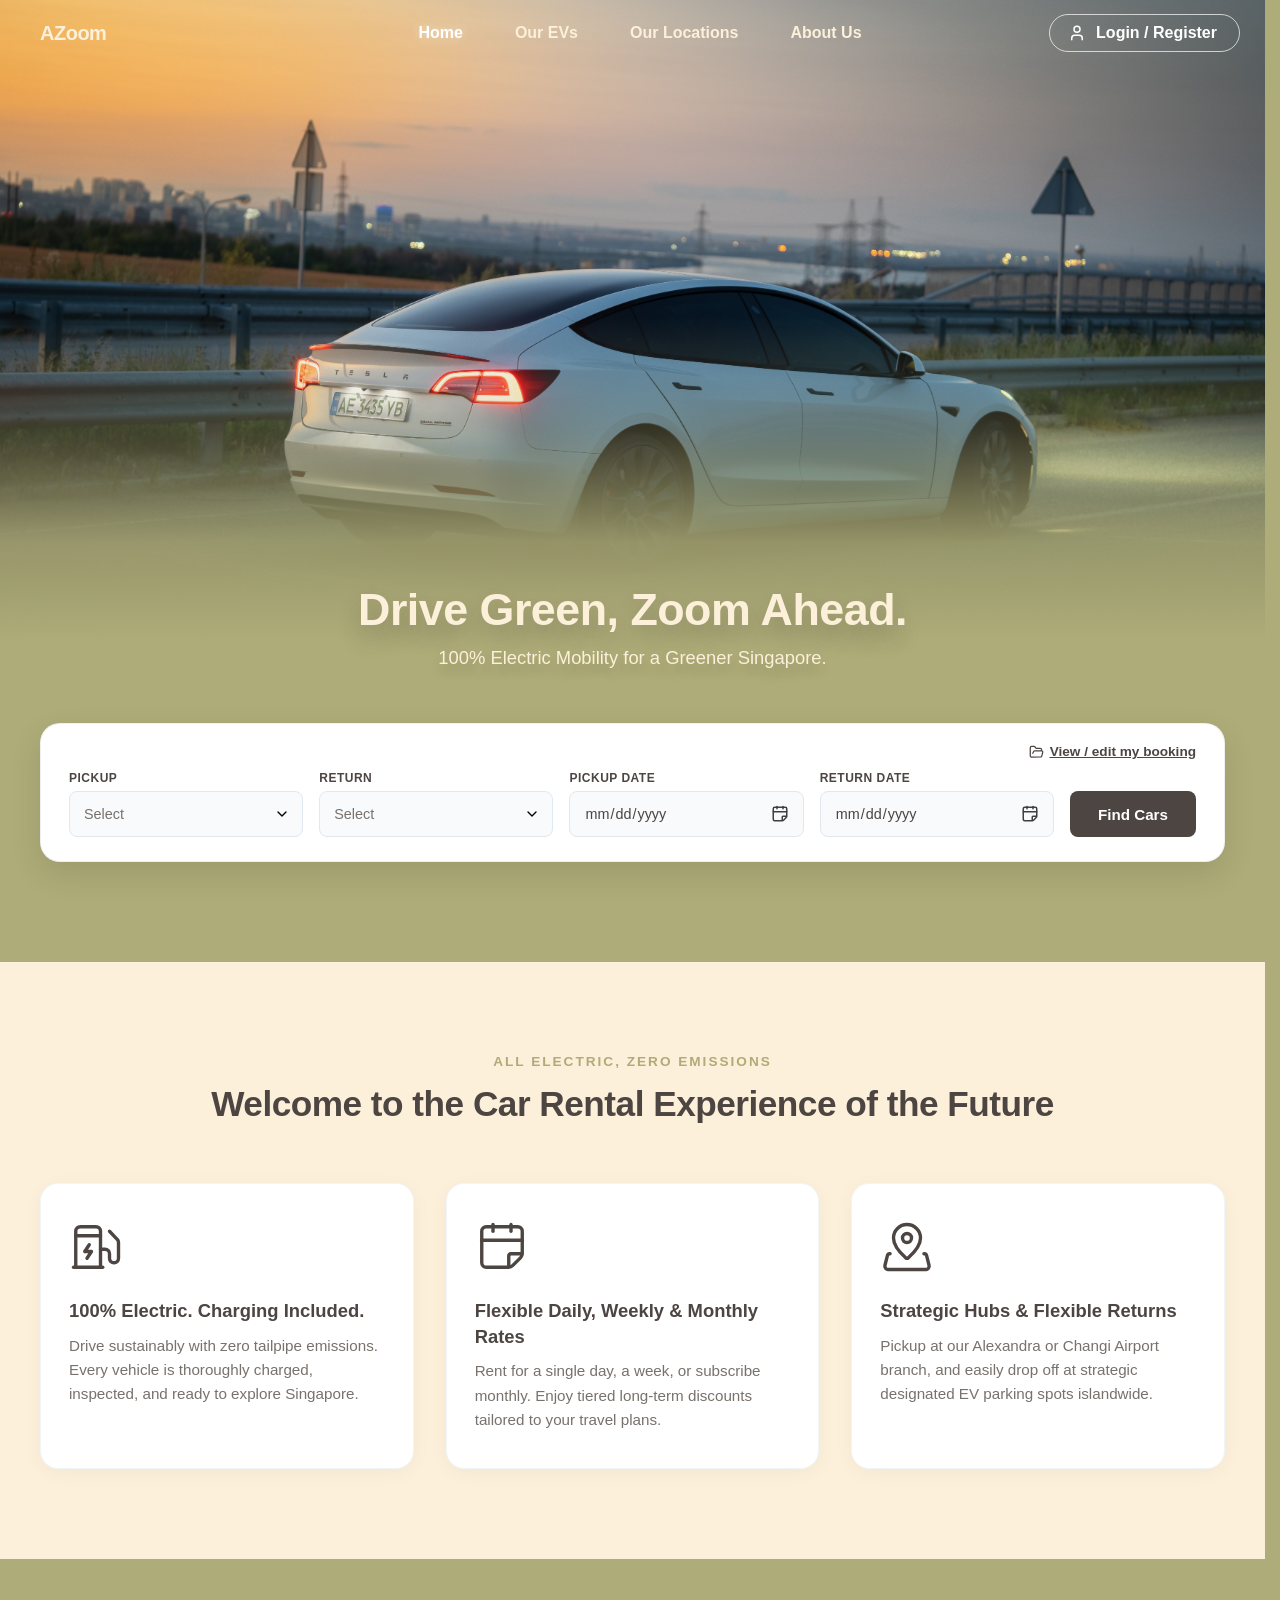
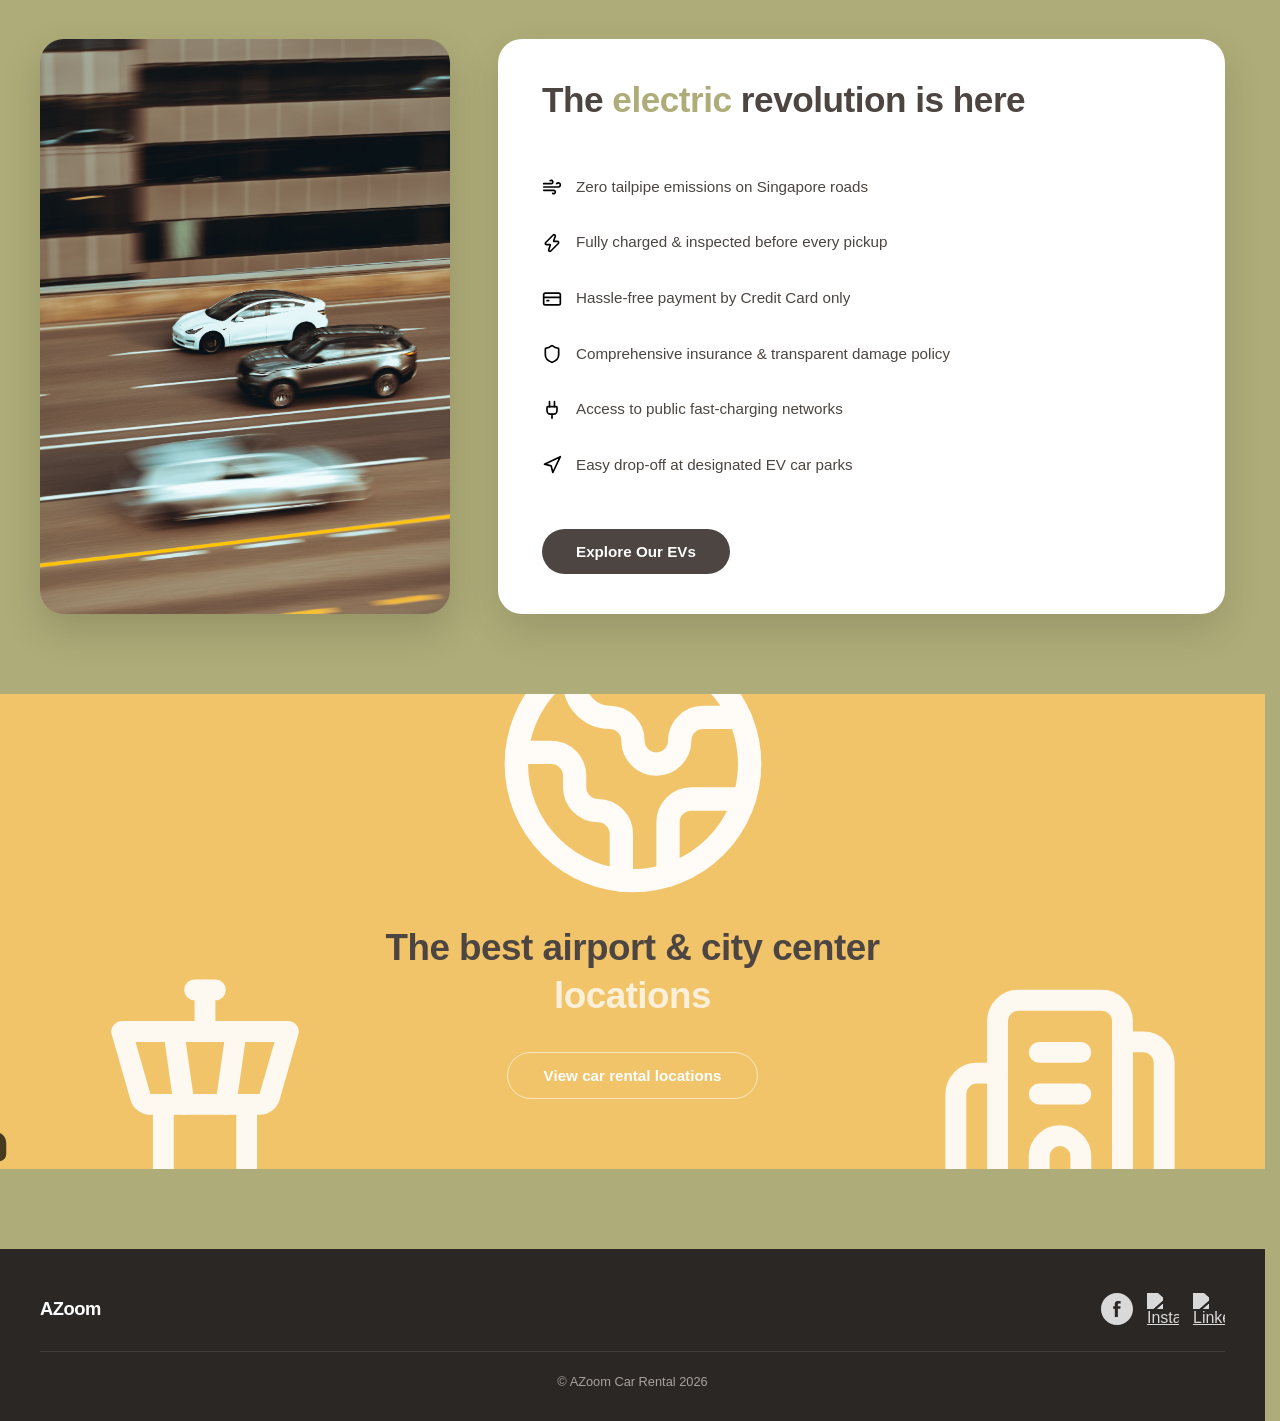
==== index.html @ ab2c68e0 "Add files via upload" ====
<!DOCTYPE html>
<html lang="en">
<head>
    <meta charset="UTF-8">
    <meta name="viewport" content="width=device-width, initial-scale=1.0">
    <title>AZoom Car Rental</title>
    <link rel="stylesheet" href="css/style.css?v=70">
</head>
<body>

    <header class="navbar">
        <div class="logo">
            <span>AZoom</span>
        </div>
        <nav class="nav-links">
            <button class="nav-btn active" data-target="home">Home</button>
            <button class="nav-btn" data-target="evs">Our EVs</button>
            <button class="nav-btn" data-target="locations">Our Locations</button>
            <button class="nav-btn" data-target="about">About Us</button>
        </nav>
        <div class="nav-auth">
            <button id="auth-btn" class="auth-btn">
                <img src="images/user.svg" alt="Auth Icon" id="auth-icon" class="auth-icon">
                <span id="auth-btn-text">Login / Register</span>
            </button>
        </div>
    </header>



    <section id="page-home" class="page-view active">

        <div class="hero-visual">
            <div class="hero-slogan">
            <h1>Drive Green, Zoom Ahead.</h1>
            <p>100% Electric Mobility for a Greener Singapore.</p>
            </div>
            <div class="hero-car-image">
            <img src="images/pexels-nazar-kharin-2813332-39414339.jpg" alt="AZoom Electric Car">
            </div>
        </div>
        
        <div class="reservation-widget">
            <div class="reservation-card">
                <div class="widget-top-bar">
                    <button type="button" id="view-booking-btn" class="link-btn">
                            <svg xmlns="http://www.w3.org/2000/svg" viewBox="0 0 24 24" fill="none" stroke="currentColor" stroke-width="2" stroke-linecap="round" stroke-linejoin="round" class="booking-link-icon">
                                <path d="m6 14 1.5-2.9A2 2 0 0 1 9.24 10H20a2 2 0 0 1 1.94 2.5l-1.54 6a2 2 0 0 1-1.95 1.5H4a2 2 0 0 1-2-2V5a2 2 0 0 1 2-2h3.9a2 2 0 0 1 1.69.9l.81 1.2a2 2 0 0 0 1.67.9H18a2 2 0 0 1 2 2v2"/>
                            </svg>
                        <span>View / edit my booking</span>
                    </button>
                </div>
                
                <div class="widget-inputs-row">
                    <div class="widget-field">
                        <label for="pickup-location">Pickup</label>
                        <select id="pickup-location" required>
                            <option value="" disabled selected hidden>Select</option>
                            <option value="alexandra">Alexandra Main Branch</option>
                            <option value="airport">Changi Airport Branch</option>
                        </select>
                    </div>
                
                    <div class="widget-field">
                        <label for="return-location">Return</label>
                        <select id="return-location" required>
                            <option value="" disabled selected hidden>Select</option>
                            <optgroup label="AZoom Branches">
                                <option value="alexandra">Alexandra Main Branch</option>
                                <option value="airport">Changi Airport Branch</option>
                            </optgroup>
                            <optgroup label="Designated Car Parks">
                                <option value="orchard">Orchard Car Park</option>
                                <option value="jurong">Jurong East Car Park</option>
                                <option value="woodlands">Woodlands Car Park</option>
                            </optgroup>
                        </select>
                    </div>

                    <div class="widget-field">
                        <label for="pickup-date">Pickup Date</label>
                        <input type="date" id="pickup-date" required>
                    </div>
                    <div class="widget-field">
                        <label for="return-date">Return Date</label>
                        <input type="date" id="return-date" required>
                    </div>

                    <div class="widget-btn-box">
                        <button type="button" id="home-search-btn" class="search-cars-btn">Find Cars</button>
                    </div>
                </div>
            </div>
        </div>



        <div class="features-section">
            <div class="features-header">
                <span class="features-tag">ALL ELECTRIC, ZERO EMISSIONS</span>
                <h2>Welcome to the Car Rental Experience of the Future</h2>
            </div>

            <div class="features-grid">
                <div class="feature-card">
                    <div class="feature-icon">
                        <svg xmlns="http://www.w3.org/2000/svg" viewBox="0 0 24 24" fill="none" stroke="currentColor" stroke-width="2" stroke-linecap="round" stroke-linejoin="round" class="feature-svg-icon">
                            <path d="M14 13h2a2 2 0 0 1 2 2v2a2 2 0 0 0 4 0v-6.998a2 2 0 0 0-.59-1.42L18 5"/>
                            <path d="M14 21V5a2 2 0 0 0-2-2H5a2 2 0 0 0-2 2v16"/>
                            <path d="M2 21h13"/>
                            <path d="M3 7h11"/>
                            <path d="m9 11-2 3h3l-2 3"/>
                        </svg>
                    </div>
                    <div class="feature-info">
                        <h3>100% Electric. Charging Included.</h3>
                        <p>Drive sustainably with zero tailpipe emissions. Every vehicle is thoroughly charged, inspected, and ready to explore Singapore.</p>
                    </div>
                </div>
                
                <div class="feature-card">
                    <div class="feature-icon">
                        <svg xmlns="http://www.w3.org/2000/svg" viewBox="0 0 24 24" fill="none" stroke="currentColor" stroke-width="2" stroke-linecap="round" stroke-linejoin="round" class="feature-svg-icon">
                            <path d="M16 2v3"/>
                            <path d="M21 15V5a2 2 0 00-2-2H5a2 2 0 00-2 2v14a2 2 0 002 2h10v-5a1 1 0 011-1za2.4 2.4 0 01-.706 1.706l-3.588 3.588A2.4 2.4 0 0115 21"/>
                            <path d="M3 9h18"/>
                            <path d="M8 2v3"/>
                        </svg>
                    </div>
                    <div class="feature-info">
                        <h3>Flexible Daily, Weekly & Monthly Rates</h3>
                        <p>Rent for a single day, a week, or subscribe monthly. Enjoy tiered long-term discounts tailored to your travel plans.</p>
                    </div>
                </div>
                
                <div class="feature-card">
                    <div class="feature-icon">
                        <svg xmlns="http://www.w3.org/2000/svg" viewBox="0 0 24 24" fill="none" stroke="currentColor" stroke-width="2" stroke-linecap="round" stroke-linejoin="round" class="feature-svg-icon">
                            <path d="M18 8c0 3.613-3.869 7.429-5.393 8.795a1 1 0 01-1.214 0C9.87 15.429 6 11.613 6 8a6 6 0 0112 0"/>
                            <path d="M4.474 15h-.197a1 1 0 00-.969.753l-1.097 4.35a1.5 1.5 0 001.444 1.898L20.344 22a1.5 1.5 0 001.446-1.897l-1.098-4.35a1 1 0 00-.969-.753h-.197"/>
                            <circle cx="12" cy="8" r="2"/>
                        </svg>
                    </div>
                    <div class="feature-info">
                        <h3>Strategic Hubs & Flexible Returns</h3>
                        <p>Pickup at our Alexandra or Changi Airport branch, and easily drop off at strategic designated EV parking spots islandwide.</p>
                    </div>
                </div>
            </div>
        </div>



        <div class="showcase-section">
            <div class="showcase-image">
                <img src="images/pexels-incusion-24566649-7521902.jpg" alt="Electric Car on Road">
            </div>
            
            <div class="showcase-content">
                <h2>The <span class="highlight-text">electric</span> revolution is here</h2>
                <div class="benefits-grid">
                    <div class="benefit-item">
                        <img src="images/wind.svg" alt="Zero emissions" class="benefit-icon">
                        <p>Zero tailpipe emissions on Singapore roads</p>
                    </div>
                    <div class="benefit-item">
                        <img src="images/zap.svg" alt="Fully charged" class="benefit-icon">
                        <p>Fully charged & inspected before every pickup</p>
                    </div>
                    <div class="benefit-item">
                        <img src="images/credit-card.svg" alt="Credit Card" class="benefit-icon">
                        <p>Hassle-free payment by Credit Card only</p>
                    </div>
                    <div class="benefit-item">
                        <img src="images/shield.svg" alt="Insurance" class="benefit-icon">
                        <p>Comprehensive insurance & transparent damage policy</p>
                    </div>
                    <div class="benefit-item">
                        <img src="images/plug.svg" alt="Fast charging" class="benefit-icon">
                        <p>Access to public fast-charging networks</p>
                    </div>
                    <div class="benefit-item">
                        <img src="images/navigation.svg" alt="Designated car parks" class="benefit-icon">
                        <p>Easy drop-off at designated EV car parks</p>
                    </div>
                </div>

                <button type="button" class="explore-btn" data-target="evs">
                    Explore Our EVs
                </button>
            </div>
        </div>
        


        <div class="locations-banner">
            <div class="banner-tower">
                <img src="images/tower-control.svg" alt="Airport Tower" class="tower-icon">
            </div>
            <div class="banner-city">
                <img src="images/building-complex.svg" alt="City Center" class="city-icon">
            </div>
            <div class="banner-car">
                <img src="images/car.svg" alt="Driving Car" class="car-icon">
            </div>
            
            <div class="locations-banner-content">
                <div class="earth-badge">
                    <img src="images/earth.svg" alt="Rotating Earth" class="rotating-earth">
                </div>
                <h2>The best airport & city center <span class="highlight-text">locations</span></h2>
                <button type="button" class="banner-btn" data-target="locations">
                    View car rental locations
                </button>
            </div>
        </div>
    </section>



            <section id="page-evs" class="page-view">
        <!-- 1. Top Intro Hero Banner (Concise SIXT-inspired intro) -->
        <div class="evs-hero">
            <div class="evs-hero-container">
                <h1 class="evs-hero-title">DISCOVER SINGAPORE'S FINEST ELECTRIC FLEET</h1>
                <p class="evs-hero-desc">Drive the future with AZoom's 100% electric rental lineup. From agile city runabouts to long-range executive cruisers and spacious family 7-seaters, every vehicle comes fully charged, COE-inclusive, and backed by complimentary islandwide fast-charging network access.</p>
            </div>
        </div>

        <!-- 2. Middle Filter Bar (Filter button placed between intro and fleet grid) -->
        <div class="ev-filter-section">
            <div class="ev-filter-container">
                <div class="ev-filter-info">
                    <span class="ev-filter-count">All EVs</span>
                </div>
                <div class="ev-filter-action">
                    <div class="ev-sort-group" role="group" aria-label="Sort options">
                        <button type="button" class="ev-sort-btn" id="ev-sort-price" data-sort="price" aria-label="Sort by Price: Low to High" title="Sort by Price">
                            <span class="ev-sort-label">Price</span>
                            <svg class="ev-sort-icon" width="13" height="13" viewBox="0 0 24 24" fill="none" stroke="currentColor" stroke-width="2.4" stroke-linecap="round" stroke-linejoin="round" aria-hidden="true">
                                <path class="sort-arr-up" d="m7 9 5-5 5 5"/>
                                <path class="sort-arr-down" d="m7 15 5 5 5-5"/>
                            </svg>
                        </button>
                        <button type="button" class="ev-sort-btn" id="ev-sort-name" data-sort="name" aria-label="Sort alphabetically: A to Z" title="Sort by Name (A-Z)">
                            <span class="ev-sort-label">A-Z</span>
                            <svg class="ev-sort-icon" width="13" height="13" viewBox="0 0 24 24" fill="none" stroke="currentColor" stroke-width="2.4" stroke-linecap="round" stroke-linejoin="round" aria-hidden="true">
                                <path class="sort-arr-up" d="m7 9 5-5 5 5"/>
                                <path class="sort-arr-down" d="m7 15 5 5 5-5"/>
                            </svg>
                        </button>
                    </div>
                    <button type="button" class="ev-filter-btn" id="ev-filter-trigger" aria-label="Filter Vehicles">
                        <img src="images/sliders-horizontal.svg" alt="Filter" class="ev-filter-icon">
                        <span>Filter</span>
                    </button>
                </div>
            </div>
        </div>

        <!-- 3. EV Vehicle Grid (9 curated Singapore market & high ROI EV models) -->
        <div class="ev-fleet-section">
            <div class="ev-fleet-container">
                
                <!-- Card 1: BYD Atto 3 -->
                <div class="ev-card" data-brand="byd" data-type="suv" data-seats="5" data-price="108">
                    <div class="ev-card-image-box">
                        <img src="images/cars/BYD-Atto_3-2023-HD-c6d412e81c7fb2f19f29fc71c801a09828a964d3f.jpg?v=4" alt="BYD Atto 3" class="ev-real-image ev-img-atto3" loading="lazy">
                    </div>
                    <div class="ev-card-body">
                        <div class="ev-card-header">
                            <img src="images/byd-seeklogo.svg?v=6" alt="BYD Logo" class="ev-card-brand-logo ev-logo-byd">
                            <h3 class="ev-card-title">BYD Atto 3</h3>
                        </div>
                        <div class="ev-card-specs">
                            <div class="ev-spec-item">
                                <img src="images/steering-wheel.svg?v=3" alt="Body Type" class="ev-spec-icon">
                                <span class="ev-spec-text">SUV</span>
                            </div>
                            <div class="ev-spec-item">
                                <img src="images/transmission.svg?v=3" alt="Transmission" class="ev-spec-icon">
                                <span class="ev-spec-text">Automatic</span>
                            </div>
                            <div class="ev-spec-item">
                                <img src="images/seat.svg?v=3" alt="Seats" class="ev-spec-icon">
                                <span class="ev-spec-text">5 seats</span>
                            </div>
                            <div class="ev-spec-item">
                                <img src="images/battery.svg?v=3" alt="Battery" class="ev-spec-icon">
                                <span class="ev-spec-text">60.5 kWh</span>
                            </div>
                        </div>
                        <div class="ev-card-footer">
                            <div class="ev-price-box">
                                <span class="ev-price-from">From</span>
                                <span class="ev-price-amount">S$108</span>
                                <span class="ev-price-period">/ day</span>
                            </div>
                            <button type="button" class="ev-card-details-btn" data-model="BYD Atto 3">
                                View Details
                            </button>
                            <button type="button" class="ev-card-btn" data-model="BYD Atto 3">
                                Rent Now
                            </button>
                        </div>
                    </div>
                </div>

                <!-- Card 2: Tesla Model 3 -->
                <div class="ev-card" data-brand="tesla" data-type="sedan" data-seats="5" data-price="138">
                    <div class="ev-card-image-box">
                        <img src="images/cars/Tesla-Model_3-2018-Front_Three-Quarter.669d31aa.jpg?v=4" alt="Tesla Model 3" class="ev-real-image ev-img-model3" loading="lazy">
                    </div>
                    <div class="ev-card-body">
                        <div class="ev-card-header">
                            <img src="images/tesla.svg" alt="Tesla Logo" class="ev-card-brand-logo">
                            <h3 class="ev-card-title">Tesla Model 3</h3>
                        </div>
                        <div class="ev-card-specs">
                            <div class="ev-spec-item">
                                <img src="images/steering-wheel.svg?v=3" alt="Body Type" class="ev-spec-icon">
                                <span class="ev-spec-text">Sedan</span>
                            </div>
                            <div class="ev-spec-item">
                                <img src="images/transmission.svg?v=3" alt="Transmission" class="ev-spec-icon">
                                <span class="ev-spec-text">Automatic</span>
                            </div>
                            <div class="ev-spec-item">
                                <img src="images/seat.svg?v=3" alt="Seats" class="ev-spec-icon">
                                <span class="ev-spec-text">5 seats</span>
                            </div>
                            <div class="ev-spec-item">
                                <img src="images/battery.svg?v=3" alt="Battery" class="ev-spec-icon">
                                <span class="ev-spec-text">60.0 kWh</span>
                            </div>
                        </div>
                        <div class="ev-card-footer">
                            <div class="ev-price-box">
                                <span class="ev-price-from">From</span>
                                <span class="ev-price-amount">S$138</span>
                                <span class="ev-price-period">/ day</span>
                            </div>
                            <button type="button" class="ev-card-details-btn" data-model="Tesla Model 3">
                                View Details
                            </button>
                            <button type="button" class="ev-card-btn" data-model="Tesla Model 3">
                                Rent Now
                            </button>
                        </div>
                    </div>
                </div>

                <!-- Card 3: BYD Dolphin -->
                <div class="ev-card" data-brand="byd" data-type="hatchback" data-seats="5" data-price="88">
                    <div class="ev-card-image-box">
                        <img src="images/cars/BYD-Dolphin-2024-HD-f6bb09f91c7f1266a9e34d3b3cecb14c4556f7d42.jpg?v=4" alt="BYD Dolphin" class="ev-real-image ev-img-dolphin" loading="lazy">
                    </div>
                    <div class="ev-card-body">
                        <div class="ev-card-header">
                            <img src="images/byd-seeklogo.svg?v=6" alt="BYD Logo" class="ev-card-brand-logo ev-logo-byd">
                            <h3 class="ev-card-title">BYD Dolphin</h3>
                        </div>
                        <div class="ev-card-specs">
                            <div class="ev-spec-item">
                                <img src="images/steering-wheel.svg?v=3" alt="Body Type" class="ev-spec-icon">
                                <span class="ev-spec-text">Hatchback</span>
                            </div>
                            <div class="ev-spec-item">
                                <img src="images/transmission.svg?v=3" alt="Transmission" class="ev-spec-icon">
                                <span class="ev-spec-text">Automatic</span>
                            </div>
                            <div class="ev-spec-item">
                                <img src="images/seat.svg?v=3" alt="Seats" class="ev-spec-icon">
                                <span class="ev-spec-text">5 seats</span>
                            </div>
                            <div class="ev-spec-item">
                                <img src="images/battery.svg?v=3" alt="Battery" class="ev-spec-icon">
                                <span class="ev-spec-text">44.9 kWh</span>
                            </div>
                        </div>
                        <div class="ev-card-footer">
                            <div class="ev-price-box">
                                <span class="ev-price-from">From</span>
                                <span class="ev-price-amount">S$88</span>
                                <span class="ev-price-period">/ day</span>
                            </div>
                            <button type="button" class="ev-card-details-btn" data-model="BYD Dolphin">
                                View Details
                            </button>
                            <button type="button" class="ev-card-btn" data-model="BYD Dolphin">
                                Rent Now
                            </button>
                        </div>
                    </div>
                </div>

                <!-- Card 4: Hyundai Ioniq 5 -->
                <div class="ev-card" data-brand="hyundai" data-type="suv" data-seats="5" data-price="118">
                    <div class="ev-card-image-box">
                        <img src="images/cars/Hyundai-Ioniq_5-2022-HD-f85146b11c7f96772e83d82bd50100b71d44c0d42.jpg?v=4" alt="Hyundai Ioniq 5" class="ev-real-image ev-img-ioniq5" loading="lazy">
                    </div>
                    <div class="ev-card-body">
                        <div class="ev-card-header">
                            <img src="images/hyundai.svg" alt="Hyundai Logo" class="ev-card-brand-logo">
                            <h3 class="ev-card-title">Hyundai Ioniq 5</h3>
                        </div>
                        <div class="ev-card-specs">
                            <div class="ev-spec-item">
                                <img src="images/steering-wheel.svg?v=3" alt="Body Type" class="ev-spec-icon">
                                <span class="ev-spec-text">SUV</span>
                            </div>
                            <div class="ev-spec-item">
                                <img src="images/transmission.svg?v=3" alt="Transmission" class="ev-spec-icon">
                                <span class="ev-spec-text">Automatic</span>
                            </div>
                            <div class="ev-spec-item">
                                <img src="images/seat.svg?v=3" alt="Seats" class="ev-spec-icon">
                                <span class="ev-spec-text">5 seats</span>
                            </div>
                            <div class="ev-spec-item">
                                <img src="images/battery.svg?v=3" alt="Battery" class="ev-spec-icon">
                                <span class="ev-spec-text">58.0 kWh</span>
                            </div>
                        </div>
                        <div class="ev-card-footer">
                            <div class="ev-price-box">
                                <span class="ev-price-from">From</span>
                                <span class="ev-price-amount">S$118</span>
                                <span class="ev-price-period">/ day</span>
                            </div>
                            <button type="button" class="ev-card-details-btn" data-model="Hyundai Ioniq 5">
                                View Details
                            </button>
                            <button type="button" class="ev-card-btn" data-model="Hyundai Ioniq 5">
                                Rent Now
                            </button>
                        </div>
                    </div>
                </div>

                <!-- Card 5: Tesla Model Y -->
                <div class="ev-card" data-brand="tesla" data-type="suv" data-seats="5" data-price="158">
                    <div class="ev-card-image-box">
                        <img src="images/cars/Tesla-Model_Y-2025-HD-523e3c931c7f5d0a4f418b05a89600ac1ce5d0d44.jpg?v=4" alt="Tesla Model Y" class="ev-real-image ev-img-modely" loading="lazy">
                    </div>
                    <div class="ev-card-body">
                        <div class="ev-card-header">
                            <img src="images/tesla.svg" alt="Tesla Logo" class="ev-card-brand-logo">
                            <h3 class="ev-card-title">Tesla Model Y</h3>
                        </div>
                        <div class="ev-card-specs">
                            <div class="ev-spec-item">
                                <img src="images/steering-wheel.svg?v=3" alt="Body Type" class="ev-spec-icon">
                                <span class="ev-spec-text">SUV</span>
                            </div>
                            <div class="ev-spec-item">
                                <img src="images/transmission.svg?v=3" alt="Transmission" class="ev-spec-icon">
                                <span class="ev-spec-text">Automatic</span>
                            </div>
                            <div class="ev-spec-item">
                                <img src="images/seat.svg?v=3" alt="Seats" class="ev-spec-icon">
                                <span class="ev-spec-text">5 seats</span>
                            </div>
                            <div class="ev-spec-item">
                                <img src="images/battery.svg?v=3" alt="Battery" class="ev-spec-icon">
                                <span class="ev-spec-text">60.0 kWh</span>
                            </div>
                        </div>
                        <div class="ev-card-footer">
                            <div class="ev-price-box">
                                <span class="ev-price-from">From</span>
                                <span class="ev-price-amount">S$158</span>
                                <span class="ev-price-period">/ day</span>
                            </div>
                            <button type="button" class="ev-card-details-btn" data-model="Tesla Model Y">
                                View Details
                            </button>
                            <button type="button" class="ev-card-btn" data-model="Tesla Model Y">
                                Rent Now
                            </button>
                        </div>
                    </div>
                </div>

                <!-- Card 6: BYD Seal -->
                <div class="ev-card" data-brand="byd" data-type="sedan" data-seats="5" data-price="128">
                    <div class="ev-card-image-box">
                        <img src="images/cars/BYD-Seal-2024-HD-00ff09881c7f376045ab7597d957e100f5eb9fd47.jpg?v=4" alt="BYD Seal" class="ev-real-image ev-img-seal" loading="lazy">
                    </div>
                    <div class="ev-card-body">
                        <div class="ev-card-header">
                            <img src="images/byd-seeklogo.svg?v=6" alt="BYD Logo" class="ev-card-brand-logo ev-logo-byd">
                            <h3 class="ev-card-title">BYD Seal</h3>
                        </div>
                        <div class="ev-card-specs">
                            <div class="ev-spec-item">
                                <img src="images/steering-wheel.svg?v=3" alt="Body Type" class="ev-spec-icon">
                                <span class="ev-spec-text">Sedan</span>
                            </div>
                            <div class="ev-spec-item">
                                <img src="images/transmission.svg?v=3" alt="Transmission" class="ev-spec-icon">
                                <span class="ev-spec-text">Automatic</span>
                            </div>
                            <div class="ev-spec-item">
                                <img src="images/seat.svg?v=3" alt="Seats" class="ev-spec-icon">
                                <span class="ev-spec-text">5 seats</span>
                            </div>
                            <div class="ev-spec-item">
                                <img src="images/battery.svg?v=3" alt="Battery" class="ev-spec-icon">
                                <span class="ev-spec-text">61.4 kWh</span>
                            </div>
                        </div>
                        <div class="ev-card-footer">
                            <div class="ev-price-box">
                                <span class="ev-price-from">From</span>
                                <span class="ev-price-amount">S$128</span>
                                <span class="ev-price-period">/ day</span>
                            </div>
                            <button type="button" class="ev-card-details-btn" data-model="BYD Seal">
                                View Details
                            </button>
                            <button type="button" class="ev-card-btn" data-model="BYD Seal">
                                Rent Now
                            </button>
                        </div>
                    </div>
                </div>

                <!-- Card 7: Polestar 2 -->
                <div class="ev-card" data-brand="polestar" data-type="sedan" data-seats="5" data-price="148">
                    <div class="ev-card-image-box">
                        <img src="images/cars/Polestar-2-2020-HD-c03bca271c7f8e347b951d849a45802675023dd47.jpg?v=4" alt="Polestar 2" class="ev-real-image ev-img-polestar2" loading="lazy">
                    </div>
                    <div class="ev-card-body">
                        <div class="ev-card-header">
                            <img src="images/polestar.svg" alt="Polestar Logo" class="ev-card-brand-logo">
                            <h3 class="ev-card-title">Polestar 2</h3>
                        </div>
                        <div class="ev-card-specs">
                            <div class="ev-spec-item">
                                <img src="images/steering-wheel.svg?v=3" alt="Body Type" class="ev-spec-icon">
                                <span class="ev-spec-text">Sedan</span>
                            </div>
                            <div class="ev-spec-item">
                                <img src="images/transmission.svg?v=3" alt="Transmission" class="ev-spec-icon">
                                <span class="ev-spec-text">Automatic</span>
                            </div>
                            <div class="ev-spec-item">
                                <img src="images/seat.svg?v=3" alt="Seats" class="ev-spec-icon">
                                <span class="ev-spec-text">5 seats</span>
                            </div>
                            <div class="ev-spec-item">
                                <img src="images/battery.svg?v=3" alt="Battery" class="ev-spec-icon">
                                <span class="ev-spec-text">69.0 kWh</span>
                            </div>
                        </div>
                        <div class="ev-card-footer">
                            <div class="ev-price-box">
                                <span class="ev-price-from">From</span>
                                <span class="ev-price-amount">S$148</span>
                                <span class="ev-price-period">/ day</span>
                            </div>
                            <button type="button" class="ev-card-details-btn" data-model="Polestar 2">
                                View Details
                            </button>
                            <button type="button" class="ev-card-btn" data-model="Polestar 2">
                                Rent Now
                            </button>
                        </div>
                    </div>
                </div>

                <!-- Card 8: Mercedes-Benz EQB -->
                <div class="ev-card" data-brand="mercedes-benz" data-type="suv" data-seats="7" data-price="188">
                    <div class="ev-card-image-box">
                        <img src="images/cars/Mercedes-Benz-EQB-2022-HD-3704759d1c7fcdc6a9716c21cacb91296b6934d48.jpg?v=4" alt="Mercedes-Benz EQB" class="ev-real-image ev-img-eqb" loading="lazy">
                    </div>
                    <div class="ev-card-body">
                        <div class="ev-card-header">
                            <img src="images/mercedes-benz.svg" alt="Mercedes-Benz Logo" class="ev-card-brand-logo">
                            <h3 class="ev-card-title">Mercedes-Benz EQB</h3>
                        </div>
                        <div class="ev-card-specs">
                            <div class="ev-spec-item">
                                <img src="images/steering-wheel.svg?v=3" alt="Body Type" class="ev-spec-icon">
                                <span class="ev-spec-text">SUV</span>
                            </div>
                            <div class="ev-spec-item">
                                <img src="images/transmission.svg?v=3" alt="Transmission" class="ev-spec-icon">
                                <span class="ev-spec-text">Automatic</span>
                            </div>
                            <div class="ev-spec-item">
                                <img src="images/seat.svg?v=3" alt="Seats" class="ev-spec-icon">
                                <span class="ev-spec-text">7 seats</span>
                            </div>
                            <div class="ev-spec-item">
                                <img src="images/battery.svg?v=3" alt="Battery" class="ev-spec-icon">
                                <span class="ev-spec-text">70.5 kWh</span>
                            </div>
                        </div>
                        <div class="ev-card-footer">
                            <div class="ev-price-box">
                                <span class="ev-price-from">From</span>
                                <span class="ev-price-amount">S$188</span>
                                <span class="ev-price-period">/ day</span>
                            </div>
                            <button type="button" class="ev-card-details-btn" data-model="Mercedes-Benz EQB">
                                View Details
                            </button>
                            <button type="button" class="ev-card-btn" data-model="Mercedes-Benz EQB">
                                Rent Now
                            </button>
                        </div>
                    </div>
                </div>

                <!-- Card 9: BMW i4 -->
                <div class="ev-card" data-brand="bmw" data-type="sedan" data-seats="5" data-price="178">
                    <div class="ev-card-image-box">
                        <img src="images/cars/BMW-i4-2022-HD-5d92bb5b1c7fd1d8f1e1dd85b83d01944cec19d4b.jpg?v=4" alt="BMW i4" class="ev-real-image ev-img-bmwi4" loading="lazy">
                    </div>
                    <div class="ev-card-body">
                        <div class="ev-card-header">
                            <img src="images/bmw.svg" alt="BMW Logo" class="ev-card-brand-logo">
                            <h3 class="ev-card-title">BMW i4</h3>
                        </div>
                        <div class="ev-card-specs">
                            <div class="ev-spec-item">
                                <img src="images/steering-wheel.svg?v=3" alt="Body Type" class="ev-spec-icon">
                                <span class="ev-spec-text">Sedan</span>
                            </div>
                            <div class="ev-spec-item">
                                <img src="images/transmission.svg?v=3" alt="Transmission" class="ev-spec-icon">
                                <span class="ev-spec-text">Automatic</span>
                            </div>
                            <div class="ev-spec-item">
                                <img src="images/seat.svg?v=3" alt="Seats" class="ev-spec-icon">
                                <span class="ev-spec-text">5 seats</span>
                            </div>
                            <div class="ev-spec-item">
                                <img src="images/battery.svg?v=3" alt="Battery" class="ev-spec-icon">
                                <span class="ev-spec-text">67.1 kWh</span>
                            </div>
                        </div>
                        <div class="ev-card-footer">
                            <div class="ev-price-box">
                                <span class="ev-price-from">From</span>
                                <span class="ev-price-amount">S$178</span>
                                <span class="ev-price-period">/ day</span>
                            </div>
                            <button type="button" class="ev-card-details-btn" data-model="BMW i4">
                                View Details
                            </button>
                            <button type="button" class="ev-card-btn" data-model="BMW i4">
                                Rent Now
                            </button>
                        </div>
                    </div>
                </div>

                <!-- Empty State (Shown when 0 vehicles match filters) -->
                <div class="ev-empty-state" id="ev-empty-state" style="display: none;">
                    <div class="ev-empty-icon-box">
                        <img src="images/car.svg" alt="No vehicles found" class="ev-empty-icon">
                    </div>
                    <h3 class="ev-empty-title">No matching electric vehicles</h3>
                    <p class="ev-empty-desc">We couldn't find any vehicles matching your filter criteria. Try adjusting or resetting your filters to explore our full fleet.</p>
                    <button type="button" class="ev-empty-reset-btn" id="ev-empty-reset-btn">Reset All Filters</button>
                </div>

            </div>
        </div>
    </section>



        <section id="page-locations" class="page-view">
        <!-- 1. Locations Hero Banner -->
        <div class="locations-hero">
            <div class="locations-hero-container">
                <div class="locations-hero-text">
                    <h1>Our Locations</h1>
                    <p>Pick up your electric vehicle from our premier full-service showrooms,<br>or drop off 24/7 at automated smart charging return bays across Singapore.</p>
                </div>
                <div class="locations-hero-icon-box">
                    <img src="images/map.svg" alt="Map Location Icon" class="locations-hero-map-icon">
                </div>
            </div>
        </div>

                                <!-- 2. Locations Main Content Wrapper (Unified 1200px Content Grid) -->
        <div class="locations-content-wrapper">
            <div class="locations-container">
                
                <!-- Row 1: Branches (2 Cards) -->
                <div class="locations-row branches-row">
                    <!-- Branch Card 1: Alexandra Main Branch -->
                    <div class="location-card" data-loc-id="alexandra">
                        <div class="loc-img-wrapper">
                            <img src="images/image-asset.jpg" alt="Alexandra Main Branch">
                        </div>
                        <div class="loc-card-body">
                            <h3>Alexandra Main Branch</h3>
                            <button type="button" class="loc-details-btn" data-location="alexandra">View Details</button>
                        </div>
                    </div>

                    <!-- Branch Card 2: Changi Airport Branch -->
                    <div class="location-card" data-loc-id="airport">
                        <div class="loc-img-wrapper">
                            <img src="images/shawn-lWFw6fGkadw-unsplash.jpg" alt="Changi Airport Branch">
                        </div>
                        <div class="loc-card-body">
                            <h3>Changi Airport Branch</h3>
                            <button type="button" class="loc-details-btn" data-location="airport">View Details</button>
                        </div>
                    </div>
                </div>

                <!-- Row 2: Car Parks (3 Cards) -->
                <div class="locations-row carparks-row">
                    <!-- Card 3: Orchard Car Park -->
                    <div class="location-card" data-loc-id="orchard">
                        <div class="loc-img-wrapper">
                            <img src="images/jie-yeu-teoh-dYjkroR6Mi4-unsplash.jpg" alt="Orchard Car Park">
                        </div>
                        <div class="loc-card-body">
                            <h3>Orchard Car Park</h3>
                            <button type="button" class="loc-details-btn" data-location="orchard">View Details</button>
                        </div>
                    </div>

                    <!-- Card 4: Jurong East Car Park -->
                    <div class="location-card" data-loc-id="jurong">
                        <div class="loc-img-wrapper">
                            <img src="images/shawn-31J1gazL5ro-unsplash.jpg" alt="Jurong East Car Park">
                        </div>
                        <div class="loc-card-body">
                            <h3>Jurong East Car Park</h3>
                            <button type="button" class="loc-details-btn" data-location="jurong">View Details</button>
                        </div>
                    </div>

                    <!-- Card 5: Woodlands Car Park -->
                    <div class="location-card" data-loc-id="woodlands">
                        <div class="loc-img-wrapper">
                            <img src="images/WoodsSquare_Masthead-20240515-min.jpg" alt="Woodlands Car Park">
                        </div>
                        <div class="loc-card-body">
                            <h3>Woodlands Car Park</h3>
                            <button type="button" class="loc-details-btn" data-location="woodlands">View Details</button>
                        </div>
                    </div>
                </div>

            </div>
        </div>
    </section>

    

    <section id="page-about" class="page-view">
        <div class="about-hero-wrapper">
        
        <!-- 1. About Hero: 扎根狮城，绿色启�?-->
        <div class="about-hero">
            <div class="about-hero-media">
                <img src="images/jeremy-kwok-nI7ClYyc4cY-unsplash.jpg" alt="Singapore Clean Mobility Streetscape">
            </div>
            <div class="about-hero-container">
            <div class="about-hero-content">
                <span class="about-tag">THE STORY BEHIND AZOOM</span>
                <h1>Pioneering Singapore’s <span class="highlight-text">Clean</span> Mobility Revolution</h1>
                <p>
                    AZoom was born from a singular conviction: renting a car in Singapore should be whisper-quiet, entirely effortless, and 100% tailpipe-emission-free. Frustrated by outdated paper contracts, confusing fuel return policies, and noisy engines, we set out to build the island's first all-electric, zero-carbon rental experience.
                </p>
            </div>
        </div>
        </div>
        <!-- 2. 生态背书栏 (Credentials Bar) -->
        <div class="about-creds-bar">
            <div class="about-creds-container">
            <div class="cred-item">
                <span class="cred-title">SG Green Plan 2030</span>
                <span class="cred-sub">Aligned with National EV Goals</span>
            </div>
            <img src="images/award.svg" alt="Award" class="cred-divider-icon">
            <div class="cred-item">
                <span class="cred-title">SP Mobility Partner</span>
                <span class="cred-sub">Complimentary Fast-Charging</span>
            </div>
            <img src="images/award.svg" alt="Award" class="cred-divider-icon">
            <div class="cred-item">
                <span class="cred-title">100% Zero Emissions</span>
                <span class="cred-sub">Pure Electric Fleet Guarantee</span>
            </div>
            <img src="images/award.svg" alt="Award" class="cred-divider-icon">
            <div class="cred-item">
                <span class="cred-title">LTA Compliant</span>
                <span class="cred-sub">Certified Green Rental Fleet</span>
            </div>
            </div>
        </div>
        </div>
        <!-- 3. 故事第一�? 驱动未来 (Driving the Future - �?Zaptec 充电桩实�? -->
        <div class="about-story-section">
            <div class="story-grid">
                <div class="story-text-col">
                    <span class="section-kicker">DRIVING THE FUTURE</span>
                    <div class="headline-zero-lockup">
                        <span class="giant-zero">0</span>
                        <h2 class="zero-headline-text">
                            <span>Tailpipe Exhaust.</span>
                            <span>Noise Pollution.</span>
                        </h2>
                    </div>
                    <p>
                        Singapore’s urban density demands a smarter, cleaner approach to road transportation. Internal combustion engines produce toxic tailpipe pollutants and mechanical racket that disrupt our living spaces.
                    </p>
                    <p>
                        At AZoom, every vehicle we deploy is powered purely by electrons. By partnering with leading charging networks across the island, we ensure seamless energy access from Changi to Tuas, allowing you to travel sustainably without range anxiety.
                    </p>
                    <div class="story-highlight-box">
                        <p class="highlight-quote">&ldquo;The transition to electric is not a distant vision&mdash;it is happening right now on Singapore's expressways.&rdquo;</p>
                    </div>
                </div>
                <div class="story-image-col">
                    <div class="story-img-card">
                        <img src="images/zaptec-hKDUWDQTZMw-unsplash.jpg" alt="AZoom Clean EV Smart Charging">
                    </div>
                </div>
            </div>
        </div>
        <!-- 4. 故事第二�? 数字化无缝体�?(Drive With Us - �?Polestar 2 数字化中控特�? -->
        <div class="about-story-section">
            <div class="story-grid reverse">
                <div class="story-image-col">
                    <div class="story-img-card">
                        <img src="images/patrick-langwallner-ebd97HAQbMI-unsplash.jpg" alt="AZoom Digital Smart Cockpit">
                    </div>
                </div>
                <div class="story-text-col">
                    <span class="section-kicker">FRICTIONLESS EXPERIENCE</span>
                    <h2>No key fobs.<br>No counter queues.<br>Just seamless drive.</h2>
                    <p>
                        We dismantled the traditional car rental playbook. With AZoom, there are no hidden airport surcharges, no predatory fuel penalty fees, and zero lengthy paperwork.
                    </p>
                    <p>
                        Book online in minutes, unlock your authenticated profile, and pick up your vehicle from our <strong>Alexandra flagship showroom</strong> or <strong>Changi Airport Terminal 3 hub</strong>. Drop off at any of our designated smart return bays in Orchard, Jurong East, or Woodlands at your convenience.
                    </p>
                    <button type="button" class="story-cta-btn" data-target="locations">View All Pickup Hubs</button>
                </div>
            </div>
        </div>
        <!-- 5. 绿色战绩量化�?(Impact Metrics Bar) -->
        <div class="about-metrics-bar">
            <div class="about-metrics-container">
            <div class="metrics-header">
                <span class="metrics-kicker">MEASURABLE SUSTAINABILITY</span>
                <h3>Our Collective Singapore Impact</h3>
            </div>
            <div class="metrics-grid">
                <div class="metric-card">
                    <div class="metric-num">100<span class="accent-symbol">%</span></div>
                    <div class="metric-label">Electric Fleet</div>
                    <p class="metric-desc">Zero internal combustion or hybrid compromises.</p>
                </div>
                <div class="metric-card">
                    <div class="metric-num">1.2<span class="accent-symbol">M+</span></div>
                    <div class="metric-label">Clean Kilometers</div>
                    <p class="metric-desc">Driven smoothly across Singapore’s road network.</p>
                </div>
                <div class="metric-card">
                    <div class="metric-num">3,800<span class="accent-symbol">+</span></div>
                    <div class="metric-label">Islandwide Chargers</div>
                    <p class="metric-desc">Integrated through our SP & Shell partner network.</p>
                </div>
                <div class="metric-card">
                    <div class="metric-num">280<span class="accent-symbol">T+</span></div>
                    <div class="metric-label">CO<sub>2</sub> Prevented</div>
                    <p class="metric-desc">Direct tailpipe carbon diverted from the urban air.</p>
                </div>
            </div>
            </div>
        </div>
        <!-- 6. 联络与留言枢纽 (Get In Touch Today) -->
        <div class="about-contact-section" id="about-contact-anchor">
            <div class="contact-container">
                <div class="contact-info-col">
                    <span class="section-kicker">CONTACT US</span>
                    <h2>Get in touch with our team</h2>
                    <p>Have questions regarding fleet availability, corporate partnerships, or custom rental terms? Our support team is on standby 7 days a week.</p>
                    
                    <div class="contact-details-list">
                        <div class="contact-item">
                            <img src="images/mail.svg" alt="Email" class="contact-icon">
                            <a href="mailto:contact@azoom.com.sg" class="contact-link">contact@azoom.com.sg</a>
                        </div>
                        <div class="contact-item">
                            <img src="images/phone.svg" alt="Phone" class="contact-icon">
                            <span class="contact-val">+65 6789 0000 (08:00 - 22:00 Daily)</span>
                        </div>
                    </div>
                </div>
                <div class="contact-form-col">
                    <div class="contact-form-card">
                        <form id="about-contact-form">
                            <div class="form-row">
                                <div class="form-group">
                                    <input type="text" id="contact-first-name" placeholder="First Name" required>
                                </div>
                                <div class="form-group">
                                    <input type="text" id="contact-last-name" placeholder="Last Name" required>
                                </div>
                            </div>
                            <div class="form-group">
                                <input type="tel" id="contact-phone" placeholder="Phone">
                            </div>
                            <div class="form-group">
                                <input type="email" id="contact-email" placeholder="Email" required>
                            </div>
                            <div class="form-group">
                                <select id="contact-subject" required>
                                    <option value="" disabled selected hidden>How can we help you?</option>
                                    <option value="rental">General EV Rental Inquiry</option>
                                    <option value="corporate">Corporate & Fleet Subscription</option>
                                    <option value="partnership">Charging & Location Partnership</option>
                                    <option value="feedback">Customer Feedback / Support</option>
                                </select>
                            </div>
                            <div class="form-group">
                                <textarea id="contact-message" rows="4" placeholder="What’s your message?" required></textarea>
                            </div>
                            <div class="form-btn-row">
                                <button type="submit" class="contact-submit-btn">Send message</button>
                                <div class="form-toast-msg" id="form-toast-msg">
                                    <svg xmlns="http://www.w3.org/2000/svg" width="18" height="18" viewBox="0 0 24 24" fill="none" stroke="currentColor" stroke-width="2.5" stroke-linecap="round" stroke-linejoin="round" class="toast-check-icon">
                                        <polyline points="20 6 9 17 4 12"></polyline>
                                    </svg>
                                    <span>Message sent!</span>
                                </div>
                            </div>
                        </form>
                    </div>
                </div>
            </div>
        </div>
    </section>

    <!-- 5. Dedicated Search Results Page -->
    <section id="page-search" class="page-view">
        <div class="search-page-header">
            <div class="search-page-container">
                <div class="search-page-top-bar">
                    <button type="button" id="search-back-btn" class="search-back-btn" data-target="home" aria-label="Back to Home">
                        <svg xmlns="http://www.w3.org/2000/svg" width="16" height="16" viewBox="0 0 24 24" fill="none" stroke="currentColor" stroke-width="2.2" stroke-linecap="round" stroke-linejoin="round" class="search-back-icon">
                            <path d="m12 19-7-7 7-7"/>
                            <path d="M19 12H5"/>
                        </svg>
                        <span>Back to Home</span>
                    </button>
                </div>
                <div class="search-widget-card">
                    <div class="widget-top-bar">
                        <button type="button" id="search-view-booking-btn" class="link-btn">
                            <svg xmlns="http://www.w3.org/2000/svg" viewBox="0 0 24 24" fill="none" stroke="currentColor" stroke-width="2" stroke-linecap="round" stroke-linejoin="round" class="booking-link-icon">
                                <path d="m6 14 1.5-2.9A2 2 0 0 1 9.24 10H20a2 2 0 0 1 1.94 2.5l-1.54 6a2 2 0 0 1-1.95 1.5H4a2 2 0 0 1-2-2V5a2 2 0 0 1 2-2h3.9a2 2 0 0 1 1.69.9l.81 1.2a2 2 0 0 0 1.67.9H18a2 2 0 0 1 2 2v2"/>
                            </svg>
                            <span>View / edit my booking</span>
                        </button>
                    </div>
                    <form id="search-page-form" class="search-page-form" onsubmit="return false;">
                        <div class="widget-inputs-row search-widget-inputs-row">
                            <div class="widget-field">
                                <label for="search-pickup-location">Pickup</label>
                                <select id="search-pickup-location" required>
                                    <option value="" disabled selected hidden>Select</option>
                                    <option value="alexandra">Alexandra Main Branch</option>
                                    <option value="airport">Changi Airport Branch</option>
                                </select>
                            </div>
                        
                            <div class="widget-field">
                                <label for="search-return-location">Return</label>
                                <select id="search-return-location" required>
                                    <option value="" disabled selected hidden>Select</option>
                                    <optgroup label="AZoom Branches">
                                        <option value="alexandra">Alexandra Main Branch</option>
                                        <option value="airport">Changi Airport Branch</option>
                                    </optgroup>
                                    <optgroup label="Designated Car Parks">
                                        <option value="orchard">Orchard Car Park</option>
                                        <option value="jurong">Jurong East Car Park</option>
                                        <option value="woodlands">Woodlands Car Park</option>
                                    </optgroup>
                                </select>
                            </div>

                            <div class="widget-field">
                                <label for="search-pickup-date">Pickup Date</label>
                                <input type="date" id="search-pickup-date" required>
                            </div>
                            <div class="widget-field">
                                <label for="search-return-date">Return Date</label>
                                <input type="date" id="search-return-date" required>
                            </div>

                            <div class="widget-btn-box">
                                <button type="button" id="search-page-submit-btn" class="search-cars-btn">Find Cars</button>
                            </div>
                        </div>
                    </form>
                </div>
            </div>
        </div>

        <div class="search-results-section">
            <div class="search-results-container">
                <!-- Initial Empty State (Direct visit or no criteria submitted: pure white circle, no outer box) -->
                <div id="search-empty-state" class="search-empty-circle-wrap">
                    <div class="search-empty-circle">
                        <img src="images/search.svg" alt="Search" class="search-empty-icon-img">
                    </div>
                </div>

                <!-- Skeleton Loading State (Shown while querying available vehicles) -->
                <div id="search-loading-state" class="search-skeleton-wrapper" style="display: none;" aria-live="polite">
                    <div class="search-results-header search-skeleton-header">
                        <div class="skeleton-bone skeleton-header-title"></div>
                        <div class="search-filter-action search-skeleton-actions">
                            <div class="ev-sort-group skeleton-sort-group">
                                <div class="skeleton-bone skeleton-header-sort skeleton-sort-price" aria-hidden="true"></div>
                                <div class="skeleton-bone skeleton-header-sort skeleton-sort-name" aria-hidden="true"></div>
                            </div>
                            <div class="skeleton-bone skeleton-header-filter" aria-hidden="true"></div>
                        </div>
                    </div>
                    <div class="ev-fleet-container search-fleet-container search-skeleton-fleet">
                        <!-- Skeleton Card 1 -->
                        <div class="search-skeleton-card">
                            <div class="skeleton-bone skeleton-img-box"></div>
                            <div class="skeleton-card-body">
                                <div class="skeleton-card-header">
                                    <div class="skeleton-bone skeleton-brand-logo"></div>
                                    <div class="skeleton-bone skeleton-title skeleton-title-w1"></div>
                                </div>
                                <div class="skeleton-card-specs">
                                    <div class="skeleton-bone skeleton-spec-pill skeleton-pill-1"></div>
                                    <div class="skeleton-bone skeleton-spec-pill skeleton-pill-2"></div>
                                    <div class="skeleton-bone skeleton-spec-pill skeleton-pill-3"></div>
                                    <div class="skeleton-bone skeleton-spec-pill skeleton-pill-4"></div>
                                </div>
                                <div class="skeleton-card-footer">
                                    <div class="skeleton-price-group">
                                        <div class="skeleton-bone skeleton-price-small"></div>
                                        <div class="skeleton-bone skeleton-price-large"></div>
                                    </div>
                                    <div class="skeleton-bone skeleton-btn"></div>
                                </div>
                            </div>
                        </div>

                        <!-- Skeleton Card 2 -->
                        <div class="search-skeleton-card">
                            <div class="skeleton-bone skeleton-img-box"></div>
                            <div class="skeleton-card-body">
                                <div class="skeleton-card-header">
                                    <div class="skeleton-bone skeleton-brand-logo"></div>
                                    <div class="skeleton-bone skeleton-title skeleton-title-w2"></div>
                                </div>
                                <div class="skeleton-card-specs">
                                    <div class="skeleton-bone skeleton-spec-pill skeleton-pill-1"></div>
                                    <div class="skeleton-bone skeleton-spec-pill skeleton-pill-2"></div>
                                    <div class="skeleton-bone skeleton-spec-pill skeleton-pill-3"></div>
                                    <div class="skeleton-bone skeleton-spec-pill skeleton-pill-4"></div>
                                </div>
                                <div class="skeleton-card-footer">
                                    <div class="skeleton-price-group">
                                        <div class="skeleton-bone skeleton-price-small"></div>
                                        <div class="skeleton-bone skeleton-price-large"></div>
                                    </div>
                                    <div class="skeleton-bone skeleton-btn"></div>
                                </div>
                            </div>
                        </div>
                    </div>
                </div>

                <!-- Active Search Results (Hidden until search is triggered) -->
                <div id="search-results-content" class="search-results-content" style="display: none;">
                    <div class="search-results-header">
                        <h2 class="search-results-title"><span id="search-available-count">9</span> Available Vehicles</h2>
                        <div class="search-filter-action">
                            <div class="ev-sort-group" role="group" aria-label="Sort options">
                                <button type="button" class="ev-sort-btn" id="search-sort-price" data-sort="price" aria-label="Sort by Price: Low to High" title="Sort by Price">
                                    <span class="ev-sort-label">Price</span>
                                    <svg class="ev-sort-icon" width="13" height="13" viewBox="0 0 24 24" fill="none" stroke="currentColor" stroke-width="2.4" stroke-linecap="round" stroke-linejoin="round" aria-hidden="true">
                                        <path class="sort-arr-up" d="m7 9 5-5 5 5"/>
                                        <path class="sort-arr-down" d="m7 15 5 5 5-5"/>
                                    </svg>
                                </button>
                                <button type="button" class="ev-sort-btn" id="search-sort-name" data-sort="name" aria-label="Sort alphabetically: A to Z" title="Sort by Name (A-Z)">
                                    <span class="ev-sort-label">A-Z</span>
                                    <svg class="ev-sort-icon" width="13" height="13" viewBox="0 0 24 24" fill="none" stroke="currentColor" stroke-width="2.4" stroke-linecap="round" stroke-linejoin="round" aria-hidden="true">
                                        <path class="sort-arr-up" d="m7 9 5-5 5 5"/>
                                        <path class="sort-arr-down" d="m7 15 5 5 5-5"/>
                                    </svg>
                                </button>
                            </div>
                            <button type="button" class="ev-filter-btn search-filter-btn" id="search-filter-trigger" aria-label="Filter Vehicles">
                                <img src="images/sliders-horizontal.svg" alt="Filter" class="ev-filter-icon">
                                <span>Filter</span>
                            </button>
                        </div>
                    </div>

                    <div class="ev-fleet-container search-fleet-container" id="search-fleet-grid">
                        <!-- Cloned 9 curated electric vehicles -->
                    </div>

                    <!-- Empty State for Search Filter (when 0 vehicles match filter criteria) -->
                    <div class="ev-empty-state search-filter-empty-state" id="search-filter-empty-state" style="display: none;">
                        <div class="ev-empty-icon-box">
                            <img src="images/car.svg" alt="No vehicles found" class="ev-empty-icon">
                        </div>
                        <h3 class="ev-empty-title">No matching electric vehicles</h3>
                        <p class="ev-empty-desc">We couldn't find any vehicles matching your filter criteria. Try adjusting or resetting your filters to explore our full fleet.</p>
                        <button type="button" class="ev-empty-reset-btn" id="search-empty-reset-btn">Reset All Filters</button>
                    </div>
                </div>
            </div>
        </div>
    </section>

    <footer class="site-footer">
        <div class="footer-container">
            
            <div class="footer-top">
                <div class="footer-logo">
                    <span>AZoom</span>
                </div>
                
                <div class="footer-socials">
                    <a href="https://www.facebook.com/" target="_blank" rel="noopener noreferrer" class="social-link" aria-label="Facebook">
                        <img src="images/facebook-round-svgrepo-com.svg" alt="Facebook" class="social-icon">
                    </a>
                    <a href="https://www.instagram.com/" target="_blank" rel="noopener noreferrer" class="social-link" aria-label="Instagram">
                        <img src="images/instagram-round-svgrepo-com.svg" alt="Instagram" class="social-icon">
                    </a>
                    <a href="https://www.linkedin.com/" target="_blank" rel="noopener noreferrer" class="social-link" aria-label="LinkedIn">
                        <img src="images/linkedin-round-svgrepo-com.svg" alt="LinkedIn" class="social-icon">
                    </a>
                </div>
            </div>
            
            <div class="footer-divider"></div>
            
            <div class="footer-bottom">
                <p class="copyright">&copy; AZoom Car Rental 2026</p>
            </div>
        </div>
    </footer>

    <!-- EV Filter Modal (Floating centered dialog with blurred backdrop) -->
    <div id="ev-filter-modal" class="ev-modal-overlay" aria-hidden="true" role="dialog" aria-modal="true" aria-label="Filter Vehicles">
        <div class="ev-modal-dialog">
            <button type="button" class="ev-modal-close" id="ev-filter-close" aria-label="Close Filter">
                <img src="images/x.svg" alt="Close" class="ev-modal-close-icon">
            </button>
            
            <div class="ev-modal-body">
                <!-- 1. Body Type -->
                <div class="filter-group">
                    <div class="filter-group-header">
                        <span class="filter-group-label">Body Type</span>
                    </div>
                    <div class="filter-chips" data-filter-category="type">
                        <button type="button" class="filter-chip active" data-filter-val="all">All Types</button>
                        <button type="button" class="filter-chip" data-filter-val="suv">SUV</button>
                        <button type="button" class="filter-chip" data-filter-val="sedan">Sedan</button>
                        <button type="button" class="filter-chip" data-filter-val="hatchback">Hatchback</button>
                    </div>
                </div>

                <!-- 2. Brand -->
                <div class="filter-group">
                    <div class="filter-group-header">
                        <span class="filter-group-label">Brand</span>
                    </div>
                    <div class="filter-chips" data-filter-category="brand">
                        <button type="button" class="filter-chip active" data-filter-val="all">All Brands</button>
                        <button type="button" class="filter-chip" data-filter-val="byd">BYD</button>
                        <button type="button" class="filter-chip" data-filter-val="tesla">Tesla</button>
                        <button type="button" class="filter-chip" data-filter-val="hyundai">Hyundai</button>
                        <button type="button" class="filter-chip" data-filter-val="polestar">Polestar</button>
                        <button type="button" class="filter-chip" data-filter-val="mercedes-benz">Mercedes-Benz</button>
                        <button type="button" class="filter-chip" data-filter-val="bmw">BMW</button>
                    </div>
                </div>

                <!-- 3. Seating Capacity -->
                <div class="filter-group">
                    <div class="filter-group-header">
                        <span class="filter-group-label">Seating Capacity</span>
                    </div>
                    <div class="filter-chips" data-filter-category="seats">
                        <button type="button" class="filter-chip active" data-filter-val="all">All Seats</button>
                        <button type="button" class="filter-chip" data-filter-val="5">5 Seats</button>
                        <button type="button" class="filter-chip" data-filter-val="7">7 Seats</button>
                    </div>
                </div>

                <!-- 4. Max Daily Rate -->
                <div class="filter-group">
                    <div class="filter-group-header">
                        <span class="filter-group-label">Max Daily Rate</span>
                    </div>
                    <div class="filter-slider-wrap">
                        <div class="filter-slider-range-labels">
                            <span>S$88</span>
                            <span>S$138</span>
                            <span>S$188</span>
                        </div>
                        <input type="range" id="filter-price-slider" class="filter-slider" min="88" max="188" step="10" value="188" aria-label="Maximum Daily Rate">
                        <div class="filter-price-tooltip" id="filter-price-tooltip" aria-hidden="true" data-align="right">Up to S$188 / day (All)</div>
                    </div>
                </div>
            </div>

            <div class="ev-modal-footer">
                <button type="button" class="ev-modal-reset-btn" id="ev-filter-reset">Reset All</button>
                <button type="button" class="ev-modal-apply-btn" id="ev-filter-apply">Show 9 Vehicles</button>
            </div>
        </div>
    </div>
    <script src="js/app.js"></script>
</body>
</html>
---- css/style.css ----
html {
    overflow-y: scroll;
    scrollbar-gutter: stable;
}

* {
    margin: 0;
    padding: 0;
    box-sizing: border-box;
    font-family: -apple-system, BlinkMacSystemFont, "Segoe UI", Roboto, sans-serif;
}

body {
    background-color: #AEAC78;
}

.navbar {
    position: fixed;
    top: 0;
    left: 0;
    width: 100%;
    z-index: 1000;
    padding: 14px 40px;
    display: flex;
    justify-content: space-between;
    align-items: center;

    background-color: transparent;
    border-bottom: 10px solid transparent; 
    box-shadow: none;

    transition: background-color 0.3s ease, border-color 0.3s ease, box-shadow 0.3s ease;
}

.navbar.scrolled {
    background-color: #FCF0DA;
    border-bottom: 10px solid #AEAC78;
    box-shadow: 0 6px 25px rgba(0, 0, 0, 0.2);
    padding: 14px 40px;
}

.logo {
    font-size: 1.25rem;
    font-weight: 800;
    color: #FCF0DA;
    letter-spacing: -0.5px;
    cursor: pointer;
}

.navbar.scrolled .logo {
    color: #4C4541;
}

.nav-links {
    position: absolute;
    left: 50%;
    transform: translateX(-50%);
    display: flex;
    gap: 28px;
}

.nav-btn {
    background: transparent;
    border: none;
    font-size: 1rem;
    font-weight: 600;
    color: #FCF0DA;
    cursor: pointer;
    padding: 6px 12px;
    border-radius: 6px;
    transition: color 0.2s ease, text-shadow 0.2s ease;
}

.navbar.scrolled .nav-btn {
    color: #4C4541;
}

.nav-btn:hover {
    color: #ffffff;
    text-shadow: 0 0 12px rgba(255, 255, 255, 0.8);
}

.navbar.scrolled .nav-btn:hover {
    color: #AEAC78;
}

.nav-btn.active {
    color: #ffffff;
    font-weight: 600;
    text-shadow: 0 0 10px rgba(255, 255, 255, 0.5);
}

.navbar.scrolled .nav-btn.active {
    color: #AEAC78;
    text-shadow: none;
}

.nav-auth {
    display: flex;
    align-items: center;
}

.auth-btn {
    background: transparent;
    color: #ffffff;
    border: 1.5px solid rgba(255, 255, 255, 0.7);
    padding: 9px 22px 9px 18px;
    font-size: 1rem;
    font-weight: 600;
    border-radius: 999px;
    cursor: pointer;
    transition: all 0.3s ease;
    display: inline-flex;
    align-items: center;
    gap: 10px;
    line-height: 1;  
}
.navbar.scrolled .auth-btn {
    background-color: #4C4541;
    border-color: #4C4541;
    color: #ffffff;
}

.auth-icon {
    width: 18px;
    height: 18px;
    display: block;
    filter: brightness(0) invert(1);
    transition: filter 0.3s ease;
}

.navbar.scrolled .auth-btn .auth-icon {
    filter: brightness(0) invert(1);
}

.auth-btn:hover {
    background-color: #FCF0DA;
    border-color: #FCF0DA;
    color: #4C4541;
}

.auth-btn:hover .auth-icon {
    filter: brightness(0);
}

.navbar.scrolled .auth-btn:hover {
    background-color: #AEAC78;
    border-color: #AEAC78;
    color: #ffffff;
}

.navbar.scrolled .auth-btn:hover .auth-icon {
    filter: brightness(0) invert(1);
}



.hero-visual {
    position: relative;
    width: 100%;
    background-color: #AEAC78;
    overflow: hidden;
}

.hero-slogan {
    position: absolute;
    bottom: 60px;
    left: 0;
    width: 100%;
    text-align: center;
    z-index: 2;
}

.hero-slogan h1 {
    font-size: 2.8rem;
    font-weight: 800;
    color: #FCF0DA;
    letter-spacing: -0.5px;
    margin-bottom: 12px;
    text-shadow: 0 14px 22px rgba(43, 39, 37, 0.24);
}

.hero-slogan p {
    font-size: 1.15rem;
    color: #FCF0DA;
    margin-bottom: 36px;
    text-shadow: 0 8px 14px rgba(43, 39, 37, 0.20);
}

.hero-car-image {
    width: 100%;
    height: 85vh;
    position: relative;
}

.hero-car-image img {
    width: 100%;
    height: 100%;
    object-fit: cover;
    object-position: center 55%;
    display: block;
}

.hero-car-image::after {
    content: '';
    position: absolute;
    bottom: -2px;
    left: 0;
    width: 100%;
    height: 450px;
    background: linear-gradient(
        to bottom, 
        rgba(174, 172, 120, 0) 0%, 
        rgba(174, 172, 120, 0.3) 25%, 
        rgba(174, 172, 120, 0.85) 50%,
        #AEAC78 72%,
        #AEAC78 100%
    );
    z-index: 1;
    pointer-events: none;
}



.reservation-widget {
    background-color: #AEAC78;
    padding: 20px 40px 100px;
    position: relative;
    z-index: 10;
    margin-top: -2px;
}

.reservation-card {
    max-width: 1200px;
    margin: -60px auto 0;
    background-color: #ffffff;
    border-radius: 20px;
    padding: 20px 28px 24px;
    box-shadow: 0 12px 32px rgba(0, 0, 0, 0.10);
    border: 1px solid rgba(76, 69, 65, 0.08);
    position: relative;
}

.widget-top-bar {
    display: flex;
    justify-content: flex-end;
    margin-bottom: 12px;
}

.link-btn {
    background: transparent;
    border: none;
    color: #4C4541;
    font-size: 0.85rem;
    font-weight: 600;
    text-decoration: underline;
    cursor: pointer;
    padding: 0;

    display: inline-flex;
    align-items: center;
    gap: 6px;
    line-height: 1;
    transition: color 0.2s ease;
}

.link-btn span {
    text-decoration: underline;
}

.link-btn:hover {
    color: #AEAC78;
}

.booking-link-icon {
    width: 15px;
    height: 15px;
    display: block;
    transform: translateY(0.5px);
}

.widget-inputs-row {
    display: flex;
    align-items: flex-end;
    gap: 16px;
}

.widget-field {
    flex: 1;
    display: flex;
    flex-direction: column;
    gap: 6px;
}

.widget-field label {
    font-size: 0.75rem;
    font-weight: 700;
    color: #4C4541;
    text-transform: uppercase;
    letter-spacing: 0.5px;
}

.widget-field select,
.widget-field input {
    width: 100%;
    height: 46px;
    padding: 0 14px;
    border: 1px solid #e2e8f0;
    border-radius: 8px;
    font-size: 0.9rem;
    color: #4C4541;
    background-color: #f8fafc;
    outline: none;
    cursor: pointer;
    box-sizing: border-box;
    transition: all 0.2s ease;
}

.widget-field select {
    appearance: none;
    -webkit-appearance: none;
    -moz-appearance: none;
    background-image: url('../images/chevron-down.svg');
    background-repeat: no-repeat;
    background-position: right 12px center;
    background-size: 16px;
    padding-right: 36px;
}

.widget-field select:invalid {
    color: #78716c;
}

.widget-field select option {
    color: #4C4541;
}

.widget-field input[type="date"] {
    position: relative;
    cursor: pointer;
}

.widget-field input[type="date"]::-webkit-calendar-picker-indicator {
    position: absolute;
    top: 0;
    left: 0;
    width: 100%;
    height: 100%;
    margin: 0;
    padding: 0;
    background-image: url('../images/calendar-fold.svg');
    background-position: right 14px center;
    background-size: 18px 18px;
    background-repeat: no-repeat;
    cursor: pointer;
    opacity: 0.75;
    transition: opacity 0.2s ease;
    z-index: 1;
}

.widget-field input[type="date"]::-webkit-datetime-edit {
    pointer-events: none;
}

.widget-field input[type="date"]::-webkit-datetime-edit-fields-wrapper,
.widget-field input[type="date"]::-webkit-datetime-edit-text,
.widget-field input[type="date"]::-webkit-datetime-edit-month-field,
.widget-field input[type="date"]::-webkit-datetime-edit-day-field,
.widget-field input[type="date"]::-webkit-datetime-edit-year-field {
    outline: none;
    user-select: none;
    -webkit-user-select: none;
}

.widget-field input[type="date"]::-webkit-datetime-edit-month-field:focus,
.widget-field input[type="date"]::-webkit-datetime-edit-day-field:focus,
.widget-field input[type="date"]::-webkit-datetime-edit-year-field:focus {
    background-color: transparent !important;
    color: inherit !important;
    outline: none !important;
}

.widget-field input[type="date"]::selection,
.widget-field input[type="date"]::-webkit-datetime-edit-month-field::selection,
.widget-field input[type="date"]::-webkit-datetime-edit-day-field::selection,
.widget-field input[type="date"]::-webkit-datetime-edit-year-field::selection {
    background-color: transparent !important;
}

.widget-field select:focus,
.widget-field input:focus,
.widget-field input:active,
.widget-field input.is-focused {
    border-color: #AEAC78;
}


/* Input Validation Error State */
.widget-field input.input-error,
.widget-field select.input-error {
    border-color: #E0564C !important;
    background-color: #FFF6F5 !important;
    box-shadow: 0 0 0 3px rgba(224, 86, 76, 0.15) !important;
}

@keyframes inputShake {
    0%, 100% { transform: translateX(0); }
    20%, 60% { transform: translateX(-4px); }
    40%, 80% { transform: translateX(4px); }
}

.widget-field.shake {
    animation: inputShake 0.38s ease-in-out;
}

.widget-btn-box {
    flex-shrink: 0;
}

.search-cars-btn {
    height: 46px;
    display: inline-flex; 
    align-items: center;
    justify-content: center;
    background-color: #4C4541;
    color: #ffffff;
    border: none;
    padding: 0 28px;
    font-size: 0.95rem;
    font-weight: 700;
    border-radius: 8px;
    cursor: pointer;
    transition: all 0.2s ease;
    white-space: nowrap;
}

.search-cars-btn:hover {
    background-color: #AEAC78;
}



.features-section {
    background-color: #FCF0DA;
    padding: 90px 40px;
}

.features-header {
    text-align: center;
    max-width: 1000px;
    margin: 0 auto 56px;
}

.features-tag {
    font-size: 0.85rem;
    font-weight: 700;
    color: #AEAC78;
    letter-spacing: 2px;
    text-transform: uppercase;
    display: inline-block;
    margin-bottom: 12px;
}

.features-header h2 {
    font-size: 2.2rem;
    font-weight: 800;
    color: #4C4541;
    letter-spacing: -0.5px;
    line-height: 1.3;
}

.features-grid {
    max-width: 1200px;
    margin: 0 auto;
    display: grid;
    grid-template-columns: repeat(3, 1fr);
    gap: 32px;
}

.feature-card {
    background-color: #ffffff;
    border: 1px solid #f1f5f9;
    border-radius: 18px;
    padding: 36px 28px;
    box-shadow: 0 4px 20px rgba(0, 0, 0, 0.04);
    transition: all 0.3s ease;
}

.feature-card:hover {
    box-shadow: 0 16px 36px rgba(0, 0, 0, 0.08);
}

.feature-icon {
    width: 54px;
    height: 54px;
    display: flex;
    align-items: center;
    justify-content: center;
    margin-bottom: 24px;
    
    color: #4C4541;
    transition: all 0.3s ease;
}

.feature-icon svg {
    display: block;
    stroke-width: 1.5;
}

.feature-info h3 {
    font-size: 1.15rem;
    font-weight: 700;
    color: #4C4541;
    margin-bottom: 10px;
    line-height: 1.4;
}

.feature-info p {
    font-size: 0.95rem;
    color: #78716c;
    line-height: 1.6;
}



.showcase-section {
    max-width: 1280px;
    margin: 80px auto;
    padding: 0 40px;
    display: flex;
    align-items: stretch;
    gap: 48px;
}

.showcase-image {
    flex: 0 0 410px;
    border-radius: 24px;
    overflow: hidden;
    box-shadow: 0 16px 40px rgba(0, 0, 0, 0.15);
}

.showcase-image img {
    width: 100%;
    height: 100%;
    object-fit: cover;
    display: block;
    transition: transform 0.4s ease;
}

.showcase-image:hover img {
    transform: scale(1.03);
}

.showcase-content {
    flex: 1;
    background-color: #ffffff;
    border-radius: 24px;
    padding: 40px 44px;
    box-shadow: 0 16px 40px rgba(0, 0, 0, 0.12);
    
    display: flex;
    flex-direction: column;
    justify-content: space-between;
    align-items: flex-start;
}

.showcase-content h2 {
    font-size: 2.2rem;
    font-weight: 800;
    color: #4C4541;
    letter-spacing: -0.5px;
    line-height: 1.2;
    margin: 0;
}

.showcase-content .highlight-text {
    color: #AEAC78;
}

.benefits-grid {
    width: 100%;
    flex: 1;
    display: flex;
    flex-direction: column;
    justify-content: space-evenly;
    margin: 20px 0;
}

.benefit-item {
    display: flex;
    align-items: center;
    gap: 14px;
}

.benefit-icon {
    width: 20px;
    height: 20px;
    display: block;
    flex-shrink: 0;
    transform: translateY(1px);
}

.benefit-item p {
    font-size: 0.95rem;
    color: #4C4541;
    font-weight: 500;
    line-height: 1.4;
}

.explore-btn {
    background-color: #4C4541;
    color: #ffffff;
    border: none;
    padding: 14px 34px;
    font-size: 0.95rem;
    font-weight: 700;
    border-radius: 999px;
    cursor: pointer;
    transition: all 0.25s ease;
}

.explore-btn:hover {
    background-color: #AEAC78;
}



.locations-banner {
    margin: 80px auto;
    background-color: #F2C46A;
    padding: 70px 40px;
    text-align: center;
    position: relative;
    z-index: 2;
    
    overflow: hidden;
}

.banner-tower {
    position: absolute;
    left: 80px;                         
    bottom: -50px;
    width: 250px;
    height: 250px;
    pointer-events: none;
    z-index: 1;
}

.banner-city {
    position: absolute;
    right: 80px;
    bottom: -50px;
    width: 250px;
    height: 250px;
    pointer-events: none;
    z-index: 1;
}

.tower-icon,
.city-icon {
    width: 100%;
    height: 100%;
    display: block;
    filter: brightness(0) invert(1);
    opacity: 0.9;
}

.banner-car {
    position: absolute;
    left: -80px;
    bottom: -15px;                  
    width: 90px;
    height: 90px;
    z-index: 10;
    pointer-events: none;
    animation: drive-across 12s linear infinite;
    will-change: transform;
}

.car-icon {
    width: 100%;
    height: 100%;
    display: block;
    filter: brightness(0);
    opacity: 0.7;
}

@keyframes drive-across {
    0% {
        transform: translateX(0);
    }
    100% {
        transform: translateX(calc(100vw + 120px));
    }
}

.earth-badge {
    width: 280px;
    height: 280px;
    
    margin: -140px auto 20px;
    
    display: flex;
    align-items: center;
    justify-content: center;
}

.rotating-earth {
    width: 100%;
    height: 100%;
    display: block;
    
    filter: brightness(0) invert(1);
    opacity: 0.95;
    animation: spin-earth 24s linear infinite;
    will-change: transform;
}

@keyframes spin-earth {
    from {
        transform: rotate(0deg);
    }
    to {
        transform: rotate(360deg);
    }
}

.locations-banner-content {
    max-width: 650px;
    margin: 0 auto;
}

.locations-banner-content h2 {
    font-size: 2.3rem;
    font-weight: 800;
    color: #4C4541;
    letter-spacing: -0.5px;
    line-height: 1.3;
    margin-bottom: 32px;
}

.highlight-text {
    color: #FCF0DA;
}

.banner-btn {
    background: transparent;
    color: #ffffff;
    border: 1.5px solid rgba(255, 255, 255, 0.6);
    border-radius: 999px;
    padding: 14px 36px;
    font-size: 0.95rem;
    font-weight: 600;
    cursor: pointer;
    transition: all 0.25s ease;
}

.banner-btn:hover {
    background-color: #FCF0DA;
    color: #4C4541;
    border-color: #FCF0DA;
}



.site-footer {
    background-color: #2b2725;
    padding: 44px 0 32px;
}
.footer-container {
    max-width: 1280px;
    margin: 0 auto;
    padding: 0 40px;
    display: flex;
    flex-direction: column;
}

.footer-top {
    display: flex;
    justify-content: space-between;
    align-items: center;
    margin-bottom: 26px;
}
.footer-logo {
    font-size: 1.15rem;
    font-weight: 800;
    color: #ffffff;
    letter-spacing: -0.5px;
}
.footer-socials {
    display: flex;
    gap: 14px;
    align-items: center;
}
.social-link {
    width: 32px;
    height: 32px;
    display: flex;
    align-items: center;
    justify-content: center;
    transition: all 0.25s ease;
    border: none;
    background: transparent;
}
.social-icon {
    width: 100%;
    height: 100%;
    display: block;
    filter: brightness(0) invert(0.85); 
    transition: all 0.25s ease;
}
.social-link:hover .social-icon {
    filter: brightness(0) invert(1);
}

.footer-divider {
    width: 100%;
    height: 1px;
    background-color: rgba(255, 255, 255, 0.1);
    margin-bottom: 22px;
}

.footer-bottom {
    text-align: center;
}
.copyright {
    font-size: 0.8rem;
    color: #a8a29e;
    margin: 0;
}

.page-view {
    display: none;
}
.page-view.active {
    display: block;
    animation: fadeInPage 0.25s ease-out;
}
@keyframes fadeInPage {
    from {
        opacity: 0;
    }
    to {
        opacity: 1;
    }
}




/* 1. About Hero 区域（新加坡街景大背景 + 深岩灰遮罩 + 统一1200px网格对齐） */
.about-hero-wrapper {
    min-height: 100vh;
    display: flex;
    flex-direction: column;
}

.about-hero {
    position: relative;
    flex: 1;
    background-color: #4C4541;
    display: flex;
    align-items: center;
    padding: 90px 0 30px;
    overflow: hidden;
}

/* 右半区专属展示视口：严格贴住中轴线(50%)至屏幕右边缘(100%) */
.about-hero-media {
    position: absolute;
    top: 0;
    right: 0;
    width: 50%;
    height: 100%;
    overflow: hidden;
    z-index: 1;
}

.about-hero-media img {
    width: 100%;
    height: 100%;
    object-fit: cover; /* 左右两侧完美贴满可视边缘 */
    object-position: center 32%; /* 垂直居中偏上，展示最完整的狮城街景全貌 */
    display: block;
}

.about-hero-container {
    position: relative;
    z-index: 2;
    max-width: 1280px;
    width: 100%;
    margin: 0 auto;
    padding: 0 40px;
}

.about-hero-content {
    /* 严格控制宽度不超过左半区（中轴线前），留出右侧视觉呼吸空间 */
    max-width: 480px;
    width: 100%;
    color: #FCF0DA;
}

.about-tag {
    display: inline-block;
    font-size: 0.85rem;
    font-weight: 700;
    letter-spacing: 2.5px;
    color: #F2C46A;
    margin-bottom: 14px;
    text-transform: uppercase;
}

.about-hero-content h1 {
    font-size: 3rem;
    line-height: 1.15;
    font-weight: 800;
    letter-spacing: -1px;
    margin-bottom: 20px;
    color: #FCF0DA;
}

.about-hero-content .highlight-text {
    color: #AEAC78;
}

.about-hero-content p {
    font-size: 1.12rem;
    line-height: 1.7;
    color: rgba(252, 240, 218, 0.9);
    margin-bottom: 0;
}

/* 2. 生态背书栏 (Credentials Bar - 统一1200px网格对齐) */
.about-creds-bar {
    flex-shrink: 0;
    background-color: #2b2725;
    border-bottom: 1px solid rgba(255, 255, 255, 0.08);
    padding: 24px 0;
}

.about-creds-container {
    max-width: 1280px;
    width: 100%;
    margin: 0 auto;
    padding: 0 40px;
    display: grid;
    grid-template-columns: 1fr auto 1fr auto 1fr auto 1fr;
    align-items: center;
    gap: 16px;
}

.cred-item {
    display: flex;
    flex-direction: column;
    align-items: center;
    text-align: center;
}

.cred-title {
    font-size: 1.05rem;
    font-weight: 800;
    color: #FCF0DA;
    margin-bottom: 4px;
}

.cred-sub {
    font-size: 0.85rem;
    color: #AEAC78;
    font-weight: 500;
}

.cred-divider-icon {
    width: 24px;
    height: 24px;
    display: block;
    flex-shrink: 0;
    filter: invert(76%) sepia(19%) saturate(530%) hue-rotate(34deg) brightness(92%) contrast(87%);
    opacity: 0.8;
    transition: opacity 0.25s ease;
}

.cred-divider-icon:hover {
    opacity: 1;
}

/* 3 & 4. 故事板块 (Story Sections - 统一1200px网格对齐) */
.about-story-section {
    padding: 90px 0;
    background-color: #ffffff;
}

/* 两个连续白底故事板块之间平滑衔接，避免上下间距叠加过大 */
.about-story-section + .about-story-section {
    padding-top: 20px;
}

.story-grid {
    max-width: 1280px;
    width: 100%;
    margin: 0 auto;
    padding: 0 40px;
    display: grid;
    grid-template-columns: 1fr 1fr;
    gap: 48px;
    align-items: stretch;
}

.story-grid.reverse {
    grid-template-columns: 1fr 1fr;
}

.story-text-col {
    display: flex;
    flex-direction: column;
    justify-content: center;
}

.story-image-col {
    display: flex;
    height: 100%;
}

.section-kicker {
    font-size: 0.85rem;
    font-weight: 800;
    letter-spacing: 2px;
    color: #AEAC78;
    display: block;
    margin-bottom: 12px;
}

.headline-zero-lockup {
    display: flex;
    align-items: flex-start;
    gap: 16px;
    margin-bottom: 24px;
}

.giant-zero {
    font-size: 5.2rem;
    font-weight: 900;
    line-height: 0.8;
    color: #AEAC78;
    letter-spacing: -3px;
    flex-shrink: 0;
    user-select: none;
    margin-top: 0px;
}

.zero-headline-text {
    font-size: 2.1rem;
    line-height: 1.15;
    font-weight: 800;
    color: #4C4541;
    letter-spacing: -0.5px;
    margin: 0;
}

.zero-headline-text span {
    display: block;
    white-space: nowrap;
}

.story-text-col h2 {
    font-size: 2.3rem;
    line-height: 1.25;
    font-weight: 800;
    color: #4C4541;
    letter-spacing: -0.5px;
    margin-bottom: 20px;
}

.story-text-col p {
    font-size: 1.05rem;
    line-height: 1.75;
    color: #55504c;
    margin-bottom: 18px;
}

.story-highlight-box {
    margin-top: 24px;
    padding: 18px 24px;
    background-color: #FCF0DA;
    border-left: 4px solid #AEAC78;
    border-radius: 0 12px 12px 0;
}

.highlight-quote {
    font-style: italic;
    color: #4C4541;
    font-weight: 600;
    margin-bottom: 0 !important;
}

.story-cta-btn {
    align-self: flex-start;
    margin-top: 16px;
    background-color: #4C4541;
    color: #FCF0DA;
    border: none;
    padding: 12px 28px;
    font-size: 0.98rem;
    font-weight: 600;
    border-radius: 999px;
    cursor: pointer;
    transition: all 0.25s ease;
}

.story-cta-btn:hover {
    background-color: #AEAC78;
    color: #ffffff;
}

.story-img-card {
    width: 100%;
    height: 100%;
    border-radius: 24px 0 0 24px; /* 右侧两角改为直角，左侧保持大圆角 */
    border-right: 5px solid #AEAC78; /* 右侧专属生态绿竖线，呼应左侧引用框 */
    overflow: hidden;
    box-shadow: 0 16px 40px rgba(0, 0, 0, 0.12);
}

.story-grid.reverse .story-img-card {
    border-radius: 0 24px 24px 0; /* 左侧两角改为直角，右侧保持圆角 */
    border-right: none;
    border-left: 5px solid #4C4541; /* 左侧专属竖线，与旁边按钮深炭灰色完全一致 */
}

.story-img-card img {
    width: 100%;
    height: 100%;
    object-fit: cover;
    display: block;
    transition: transform 0.5s ease;
}

.story-img-card:hover img {
    transform: scale(1.03);
}

/* 5. 绿色战绩量化条 (Metrics Bar - 统一1200px网格对齐) */
.about-metrics-bar {
    background-color: #FCF0DA;
    padding: 80px 0;
    text-align: center;
    border-top: 1px solid rgba(174, 172, 120, 0.3);
}

.about-metrics-container {
    max-width: 1280px;
    width: 100%;
    margin: 0 auto;
    padding: 0 40px;
}

.metrics-kicker {
    font-size: 0.85rem;
    font-weight: 800;
    letter-spacing: 2.5px;
    color: #AEAC78;
    display: block;
    margin-bottom: 8px;
}

.metrics-header h3 {
    font-size: 2.2rem;
    font-weight: 800;
    color: #4C4541;
    letter-spacing: -0.5px;
    margin-bottom: 48px;
}

.metrics-grid {
    display: grid;
    grid-template-columns: repeat(4, 1fr);
    gap: 24px;
}

.metric-card {
    background: #ffffff;
    padding: 32px 20px;
    border-radius: 18px;
    box-shadow: 0 8px 24px rgba(76, 69, 65, 0.06);
    border: 1px solid rgba(174, 172, 120, 0.25);
    transition: transform 0.3s ease;
}

.metric-card:hover {
    box-shadow: 0 12px 30px rgba(76, 69, 65, 0.12);
}

.metric-num {
    font-size: 2.8rem;
    font-weight: 900;
    color: #4C4541;
    line-height: 1;
    margin-bottom: 8px;
    letter-spacing: -1px;
}

.accent-symbol {
    color: #AEAC78;
}

.metric-label {
    font-size: 1.05rem;
    font-weight: 700;
    color: #4C4541;
    margin-bottom: 8px;
}

.metric-label sub {
    font-size: 0.75em;
    line-height: 0;
    vertical-align: -0.2em;
}

.metric-desc {
    font-size: 0.88rem;
    color: #726b67;
    line-height: 1.45;
}

/* 6. 联络与留言枢纽 (Contact Section - 中轴线左侧米黄/右侧深炭灰双拼，统一1200px网格对齐) */
.about-contact-section {
    background: linear-gradient(90deg, #FCF0DA 0%, #FCF0DA 50%, #4C4541 50%, #4C4541 100%);
    padding: 90px 0;
}

.contact-container {
    max-width: 1280px;
    width: 100%;
    margin: 0 auto;
    padding: 0 40px;
    display: grid;
    grid-template-columns: 1fr 1.35fr;
    gap: 56px;
    align-items: flex-start;
}

.contact-info-col h2 {
    font-size: 2.5rem;
    font-weight: 800;
    line-height: 1.2;
    margin-bottom: 20px;
    color: #4C4541;
}

.contact-info-col p {
    font-size: 1.05rem;
    line-height: 1.7;
    color: #55504c;
    margin-bottom: 36px;
}

.contact-details-list {
    display: flex;
    flex-direction: column;
    gap: 20px;
}

.contact-item {
    display: flex;
    align-items: center;
    gap: 14px;
}

.contact-icon {
    width: 20px;
    height: 20px;
    display: block;
    flex-shrink: 0;
    opacity: 0.85;
    transform: translateY(2.5px);
}

.contact-label {
    font-size: 0.82rem;
    font-weight: 700;
    letter-spacing: 1.5px;
    text-transform: uppercase;
    color: #7a784d;
}

.contact-val {
    font-size: 1.05rem;
    font-weight: 600;
    color: #4C4541;
}

.contact-link {
    font-size: 1.05rem;
    font-weight: 700;
    color: #4C4541;
    text-decoration: underline;
    text-underline-offset: 3px;
    transition: color 0.2s;
}

.contact-link:hover {
    color: #AEAC78;
}
.contact-form-card {
    background-color: #ffffff;
    border-radius: 24px;
    padding: 42px 44px;
    box-shadow: 0 20px 45px rgba(0, 0, 0, 0.2), 0 4px 12px rgba(0, 0, 0, 0.08);
    color: #4C4541;
}

.form-row {
    display: grid;
    grid-template-columns: 1fr 1fr;
    gap: 16px;
}

.form-group {
    margin-bottom: 16px;
}

.form-group input,
.form-group select,
.form-group textarea {
    width: 100%;
    padding: 15px 18px;
    border: 1.5px solid #d8d3cb;
    border-radius: 14px;
    font-size: 0.98rem;
    font-family: inherit;
    color: #4C4541;
    background-color: #ffffff;
    outline: none;
    transition: border-color 0.2s ease, box-shadow 0.2s ease;
}

.form-group input::placeholder,
.form-group textarea::placeholder {
    color: #78716c;
    opacity: 0.9;
}

.form-group select:invalid {
    color: #78716c;
}

.form-group select option {
    color: #4C4541;
}

.form-group select {
    appearance: none;
    -webkit-appearance: none;
    -moz-appearance: none;
    background-image: url('../images/chevron-down.svg');
    background-repeat: no-repeat;
    background-position: right 16px center;
    background-size: 16px;
    padding-right: 42px;
    cursor: pointer;
}

.form-group textarea {
    resize: vertical;
    min-height: 120px;
}

.form-group input:focus,
.form-group select:focus,
.form-group textarea:focus {
    border-color: #AEAC78;
    background-color: #ffffff;
    box-shadow: 0 0 0 3px rgba(174, 172, 120, 0.25);
}

.form-btn-row {
    margin-top: 8px;
    display: flex;
    align-items: center;
    gap: 16px;
    flex-wrap: wrap;
}

.contact-submit-btn {
    display: inline-flex;
    align-items: center;
    justify-content: center;
    width: auto;
    background-color: #F2C46A;
    color: #4C4541;
    border: none;
    padding: 14px 34px;
    font-size: 1rem;
    font-weight: 700;
    border-radius: 999px;
    cursor: pointer;
    transition: background-color 0.25s ease, color 0.25s ease;
}

.contact-submit-btn:hover {
    background-color: #4C4541;
    color: #F2C46A;
}
/* 提交成功提示文本（放置于按钮右侧，无边框纯文本对勾提示） */
.form-toast-msg {
    display: none;
    align-items: center;
    gap: 7px;
    color: #2e6936;
    font-size: 0.95rem;
    font-weight: 600;
    animation: fadeInPage 0.25s ease;
}

.form-toast-msg.show {
    display: inline-flex;
}

.toast-check-icon {
    width: 18px;
    height: 18px;
    stroke: #2e6936;
    flex-shrink: 0;
}

/* ==========================================================================
   6. OUR LOCATIONS PAGE (#page-locations)
   - Branches: 2 Cards (Alexandra HQ & Changi Airport)
   - Car Parks: 3 Cards (Orchard, Jurong East, Woodlands)
   - Unified 1200px Content Grid & Brand System
   ========================================================================== */

.locations-hero {
    background-color: #F2C46A;
    padding: 130px 0 50px;
    color: #4C4541;
}

.locations-hero-container {
    max-width: 1280px;
    width: 100%;
    margin: 0 auto;
    padding: 0 40px;
    display: flex;
    justify-content: space-between;
    align-items: flex-start;
    gap: 40px;
}

.locations-hero-text {
    max-width: 820px;
}

.locations-hero-text h1 {
    font-size: 2.8rem;
    font-weight: 800;
    color: #4C4541;
    letter-spacing: -0.5px;
    margin-top: 0;
    margin-bottom: 14px;
    line-height: 1.15;
}

.locations-hero-text p {
    font-size: 1.12rem;
    line-height: 1.7;
    color: #4C4541;
    max-width: 820px;
    margin: 0;
}

.locations-hero-icon-box {
    flex-shrink: 0;
    display: flex;
    align-items: flex-start;
}

.locations-hero-map-icon {
    width: 125px;
    height: 125px;
    margin-top: -9px; /* 精确抵消字体内边距与SVG内部留白，使地图最高点与Our Locations大字严格水平平齐 */
    opacity: 0.95;
    display: block;
    transition: transform 0.3s ease;
}

.locations-hero-map-icon:hover {
    transform: scale(1.05);
}

.locations-content-wrapper {
    background-color: #FCF0DA;
    padding: 60px 0 100px;
}

.locations-container {
    max-width: 1280px;
    width: 100%;
    margin: 0 auto;
    padding: 0 40px;
}

.locations-section-header {
    margin-bottom: 34px;
}

.loc-section-kicker {
    font-size: 0.82rem;
    font-weight: 800;
    letter-spacing: 2px;
    color: #AEAC78;
    text-transform: uppercase;
    margin-bottom: 8px;
    display: block;
}

.locations-section-header h2 {
    font-size: 2.2rem;
    font-weight: 800;
    color: #4C4541;
    letter-spacing: -0.5px;
    margin-bottom: 8px;
}

.locations-section-header p {
    font-size: 1.05rem;
    color: #6e6763;
    margin: 0;
    max-width: 720px;
    line-height: 1.6;
}

/* Locations Rows Layout (Row 1: Branches, Row 2: Car Parks) */
.branches-row {
    display: grid;
    grid-template-columns: repeat(2, 1fr);
    gap: 32px;
}

.carparks-row {
    display: grid;
    grid-template-columns: repeat(3, 1fr);
    gap: 32px;
    margin-top: 36px;
}

.location-card {
    background-color: #ffffff;
    border-radius: 20px;
    overflow: hidden;
    border: 1px solid rgba(76, 69, 65, 0.08);
    box-shadow: 0 10px 30px rgba(0, 0, 0, 0.05);
    display: flex;
    flex-direction: column;
    transition: box-shadow 0.3s ease;
}

.location-card:hover {
    box-shadow: 0 18px 42px rgba(0, 0, 0, 0.12);
}

/* Card Image Wrapper */
.loc-img-wrapper {
    border-radius: 20px 20px 0 0;
    position: relative;
    width: 100%;
    overflow: hidden;
    background-color: #2b2725;
}

.branches-row .loc-img-wrapper {
    height: 260px;
}

.carparks-row .loc-img-wrapper {
    height: 215px;
}

.loc-img-wrapper img {
    width: 100%;
    height: 100%;
    object-fit: cover;
    display: block;
    transition: transform 0.5s ease;
}

.location-card:hover .loc-img-wrapper img {
    transform: scale(1.05);
}

/* Corner tags removed per user request */
/* Card Body (四角全圆角，顶部向上弧形覆盖于图片下方，与底部圆角呼应形成独立圆框) */
.loc-card-body {
    position: relative;
    z-index: 2;
    margin-top: -24px;
    background-color: #ffffff;
    border-radius: 20px;
    box-shadow: 0 -4px 18px rgba(0, 0, 0, 0.06);
    padding: 24px 26px 24px;
    display: flex;
    flex-direction: column;
    justify-content: space-between;
    align-items: flex-start;
    gap: 16px;
    flex: 1;
}

.loc-card-body h3 {
    font-size: 1.3rem;
    font-weight: 800;
    color: #4C4541;
    letter-spacing: -0.3px;
    margin: 0;
    line-height: 1.25;
}

.loc-details-btn {
    background: transparent;
    border: none;
    color: #78706A;
    font-family: inherit;
    font-size: 0.95rem;
    font-weight: 600;
    cursor: pointer;
    padding: 0;
    text-decoration: underline;
    text-underline-offset: 3px;
    transition: color 0.2s ease;
    display: inline-block;
    line-height: 1.2;
}

.loc-details-btn:hover {
    color: #F2C46A;
    background-color: transparent;
}

/* Responsive Media Queries */
@media (max-width: 992px) {
    .branches-row {
        grid-template-columns: 1fr;
    }
    .carparks-row {
        grid-template-columns: repeat(2, 1fr);
    }
}

@media (max-width: 640px) {
    .carparks-row {
        grid-template-columns: 1fr;
    }
    .locations-hero h1 {
        font-size: 2.2rem;
    }
    .locations-hero-map-icon {
        width: 80px;
        height: 80px;
        margin-top: -6px;
    }
    .locations-hero-container,
    .locations-container {
        padding: 0 20px;
    }
}


/* ==========================================================================
   7. OUR EVS FLEET PAGE (#page-evs)
   - Top Intro Hero (SIXT-inspired layout with concise copy)
   - Middle Filter Bar (Filter trigger & fleet metadata)
   - 9-Vehicle Responsive Grid (Singapore EV market selection)
   - Image placeholder container & card layout
   ========================================================================== */

/* 7.1 Hero Section */
.evs-hero {
    background-color: #FF7F50;
    padding: 130px 0 54px;
    color: #2b2725;
}

.evs-hero-container {
    max-width: 1280px;
    width: 100%;
    margin: 0 auto;
    padding: 0 40px;
    text-align: center;
}

.evs-hero-title {
    font-size: 2.6rem;
    font-weight: 800;
    color: #2b2725;
    letter-spacing: -0.5px;
    margin-top: 0;
    margin-bottom: 16px;
    line-height: 1.2;
    text-transform: uppercase;
}

.evs-hero-desc {
    font-size: 1.12rem;
    line-height: 1.7;
    color: #383430;
    max-width: 860px;
    margin: 0 auto;
}

/* 7.2 Middle Filter Bar */
.ev-filter-section {
    background-color: #FAF7F0;
    border-bottom: 1px solid rgba(76, 69, 65, 0.12);
    padding: 22px 0;
}

.ev-filter-container {
    max-width: 1280px;
    width: 100%;
    margin: 0 auto;
    padding: 0 40px;
    display: flex;
    justify-content: space-between;
    align-items: center;
    gap: 20px;
}

.ev-filter-info {
    display: flex;
    align-items: baseline;
    gap: 16px;
    flex-wrap: wrap;
}

.ev-filter-count {
    font-size: 1.35rem;
    font-weight: 800;
    color: #4C4541;
    letter-spacing: -0.3px;
}

.ev-filter-subtext {
    font-size: 0.92rem;
    color: #78706a;
}

.ev-filter-action {
    display: flex;
    align-items: center;
}


/* ==========================================================================
   Sort Controls (Placed to the left of Filter button on Our EVs)
   ========================================================================== */
.ev-filter-action {
    display: flex;
    align-items: center;
    gap: 12px;
}

.ev-sort-group {
    display: inline-flex;
    align-items: center;
    gap: 10px;
}

.ev-sort-btn {
    display: inline-flex;
    align-items: center;
    gap: 7px;
    background-color: transparent;
    color: #4C4541;
    border: 1.5px solid #4C4541;
    border-radius: 24px;
    padding: 10px 20px;
    font-size: 0.95rem;
    font-weight: 600;
    line-height: 1;
    font-family: inherit;
    cursor: pointer;
    transition: background-color 0.25s ease, border-color 0.25s ease, color 0.25s ease, transform 0.15s ease;
    user-select: none;
    -webkit-tap-highlight-color: transparent;
}

.ev-sort-btn:hover {
    background-color: #4C4541;
    border-color: #4C4541;
    color: #FCF0DA;
}

.ev-sort-btn:active {
    transform: scale(0.97);
}

.ev-sort-btn.is-active {
    background-color: #4C4541;
    border-color: #4C4541;
    color: #FCF0DA;
}

.ev-sort-icon {
    width: 13px;
    height: 13px;
    display: block;
    transform: translateY(0.5px);
}

.ev-sort-icon path {
    stroke: currentColor;
    transition: opacity 0.2s ease, stroke 0.2s ease;
}

/* Neutral state */
.ev-sort-btn .sort-arr-up,
.ev-sort-btn .sort-arr-down {
    opacity: 0.45;
}

/* Hover on neutral */
.ev-sort-btn:hover:not(.is-active) .sort-arr-up,
.ev-sort-btn:hover:not(.is-active) .sort-arr-down {
    opacity: 0.85;
}

/* Ascending state (Low to High / A to Z) */
.ev-sort-btn.is-asc .sort-arr-up {
    opacity: 1;
}
.ev-sort-btn.is-asc .sort-arr-down {
    opacity: 0;
}

/* Descending state (High to Low / Z to A) */
.ev-sort-btn.is-desc .sort-arr-up {
    opacity: 0;
}
.ev-sort-btn.is-desc .sort-arr-down {
    opacity: 1;
}

/* Smooth card reordering animation */
@keyframes cardReorderIn {
    0% {
        opacity: 0.55;
        transform: translateY(6px);
    }
    100% {
        opacity: 1;
        transform: translateY(0);
    }
}

.ev-card.is-reordered {
    animation: cardReorderIn 0.28s cubic-bezier(0.16, 1, 0.3, 1) forwards;
}

@media (max-width: 640px) {
    .ev-filter-container {
        flex-direction: column;
        align-items: flex-start;
        gap: 14px;
    }
    .ev-filter-action {
        width: 100%;
        justify-content: space-between;
        flex-wrap: wrap;
        gap: 8px;
    }
    .ev-sort-group {
        gap: 8px;
    }
    .ev-sort-btn {
        padding: 8px 14px;
        font-size: 0.88rem;
    }
}

.ev-filter-btn {
    display: inline-flex;
    align-items: center;
    gap: 8px;
    background-color: transparent;
    color: #4C4541;
    border: 1.5px solid #4C4541;
    border-radius: 24px;
    padding: 10px 24px;
    font-size: 0.95rem;
    font-weight: 600;
    line-height: 1;
    font-family: inherit;
    cursor: pointer;
    transition: background-color 0.25s ease, border-color 0.25s ease, color 0.25s ease;
}

.ev-filter-btn span {
    line-height: 1;
    display: inline-block;
}

.ev-filter-btn:hover {
    background-color: #4C4541;
    border-color: #4C4541;
    color: #FCF0DA;
}

.ev-filter-btn.is-filtered {
    background-color: #4C4541;
    border-color: #4C4541;
    color: #FCF0DA;
}

.ev-filter-icon {
    width: 15px;
    height: 15px;
    display: block;
    flex-shrink: 0;
    transition: filter 0.25s ease;
}

.ev-filter-btn:hover .ev-filter-icon,
.ev-filter-btn.is-filtered .ev-filter-icon {
    filter: brightness(0) invert(1);
}

/* 7.3 EV Fleet Grid Section */
.ev-fleet-section {
    background-color: #FCF0DA;
    padding: 50px 0 90px;
}

.ev-fleet-container {
    max-width: 1280px;
    width: 100%;
    margin: 0 auto;
    padding: 0 40px;
    display: grid;
    grid-template-columns: repeat(3, 1fr);
    gap: 32px;
}

/* 7.4 EV Card */
.ev-card {
    background-color: #ffffff;
    border-radius: 20px;
    overflow: hidden;
    position: relative;
    display: flex;
    flex-direction: column;
    box-shadow: 0 4px 18px rgba(0, 0, 0, 0.05);
    border: 1px solid rgba(76, 69, 65, 0.08);
    transition: box-shadow 0.3s ease;
    /* Hardware accelerated smooth antialiased clipping for rounded corners */
    -webkit-mask-image: -webkit-radial-gradient(white, black);
    mask-image: radial-gradient(white, black);
    transform: translateZ(0);
}

.ev-card:hover {
    box-shadow: 0 12px 30px rgba(0, 0, 0, 0.12);
}

/* Image Box (Photo Frame) */
.ev-card-image-box {
    height: 225px;
    background-color: #F7F5F0;
    position: relative;
    overflow: hidden;
    display: flex;
    align-items: center;
    justify-content: center;
    border-radius: 20px 20px 0 0;
}

.ev-card-placeholder {
    display: flex;
    flex-direction: column;
    align-items: center;
    gap: 8px;
    user-select: none;
}

.ev-placeholder-icon {
    width: 48px;
    height: 48px;
    opacity: 0.35;
    display: block;
    filter: invert(30%) sepia(8%) saturate(500%) hue-rotate(345deg);
}

.ev-placeholder-text {
    font-size: 0.8rem;
    font-weight: 600;
    letter-spacing: 0.8px;
    color: #988f88;
    text-transform: uppercase;
}

/* Real Image Support */
.ev-card-image-box img.ev-real-image {
    width: 100%;
    height: 100%;
    object-fit: cover;
    object-position: center center;
    display: block;
    image-rendering: auto;
    -webkit-backface-visibility: hidden;
    backface-visibility: hidden;
    transform: translateZ(0);
    transition: transform 0.4s ease;
}

.ev-card:hover img.ev-real-image {
    transform: scale(1.04) translateZ(0);
}

/* Individual Optical Alignments per Vehicle (Centered with Environmental Breathing Room) */
.ev-img-atto3 {
    object-position: 50% 48%;
}

.ev-img-model3 {
    object-position: 50% 58%;
}

.ev-img-dolphin {
    object-position: 46% 54%;
}

.ev-img-ioniq5 {
    object-position: 50% 64%;
}

.ev-img-modely {
    object-position: 50% 58%;
}

.ev-img-seal {
    object-position: 50% 62%;
}

.ev-img-polestar2 {
    object-position: 50% 64%;
}

.ev-img-eqb {
    object-position: 50% 54%;
}

.ev-img-bmwi4 {
    object-position: 50% 64%;
}

/* Card Body (Rounded Independent Container) */
.ev-card-body {
    background-color: #ffffff;
    border-radius: 20px;
    margin-top: -16px;
    position: relative;
    z-index: 2;
    padding: 24px 24px 22px;
    box-shadow: 0 -4px 16px rgba(0, 0, 0, 0.04);
    display: flex;
    flex-direction: column;
    justify-content: space-between;
    flex-grow: 1;
}

.ev-card-header {
    margin-bottom: 16px;
    display: flex;
    flex-direction: column;
    align-items: flex-start;
}

.ev-card-brand-logo {
    height: 22px;
    max-width: 45px;
    width: auto;
    object-fit: contain;
    object-position: left center;
    margin-bottom: 12px;
    display: block;
    opacity: 0.88;
    transition: opacity 0.2s ease;
}

.ev-card-brand-logo.ev-logo-byd {
    height: 12px;
    max-width: 65px;
    margin-left: 0;
    margin-top: 3px;
    margin-bottom: 16px;
}

.ev-card:hover .ev-card-brand-logo {
    opacity: 1;
}

.ev-card-title {
    font-size: 1.35rem;
    font-weight: 700;
    color: #4C4541;
    margin: 0;
    line-height: 1.25;
}

/* Specifications Grid (2x2 with Icon Slots) */
.ev-card-specs {
    display: grid;
    grid-template-columns: repeat(2, 1fr);
    gap: 12px 14px;
    margin-bottom: 20px;
    padding: 13px 16px;
    background-color: #FAF8F4;
    border-radius: 12px;
    border: 1px solid rgba(76, 69, 65, 0.05);
}

.ev-spec-item {
    display: flex;
    align-items: center;
    gap: 8px;
}

.ev-spec-icon {
    width: 20px;
    height: 20px;
    display: block;
    flex-shrink: 0;
    object-fit: contain;
    background: transparent;
    image-rendering: -webkit-optimize-contrast;
    transform: translateZ(0);
}

.ev-spec-text {
    font-size: 0.88rem;
    font-weight: 600;
    color: #4C4541;
    line-height: 1.2;
    white-space: nowrap;
}

/* Card Footer & Pricing */
.ev-card-footer {
    display: flex;
    justify-content: space-between;
    align-items: center;
    padding-top: 16px;
    border-top: 1px solid rgba(76, 69, 65, 0.08);
}

.ev-price-box {
    display: flex;
    align-items: baseline;
    gap: 3px;
}

.ev-price-from {
    font-size: 0.8rem;
    color: #8c837c;
}

.ev-price-amount {
    font-size: 1.45rem;
    font-weight: 800;
    color: #4C4541;
    letter-spacing: -0.5px;
}

.ev-price-period {
    font-size: 0.82rem;
    color: #8c837c;
}

.ev-card-btn {
    background-color: #4C4541;
    color: #FCF0DA;
    border: 1.5px solid #4C4541;
    padding: 9px 18px;
    border-radius: 10px;
    font-size: 0.92rem;
    font-weight: 600;
    font-family: inherit;
    cursor: pointer;
    transition: background-color 0.25s ease, border-color 0.25s ease, color 0.25s ease;
}

.ev-card-btn:hover {
    background-color: #AEAC78;
    border-color: #AEAC78;
    color: #ffffff;
}

/* Card Details Button (Underlined link-button matching modal Reset All style) */
.ev-card-details-btn {
    background: transparent;
    border: none;
    color: #78706A;
    font-family: inherit;
    font-size: 0.92rem;
    font-weight: 600;
    cursor: pointer;
    padding: 6px 10px;
    border-radius: 8px;
    text-decoration: underline;
    text-underline-offset: 3px;
    transition: color 0.2s ease, background-color 0.2s ease;
    display: inline-block;
    line-height: 1.2;
}

.ev-card-details-btn:hover {
    color: #FF7F50;
    background-color: rgba(76, 69, 65, 0.06);
}

/* On Our EVs showcase page: show View Details in place of Rent Now */
#page-evs .ev-card-btn {
    display: none !important;
}

#page-evs .ev-card-details-btn {
    display: inline-block !important;
}

/* On Search results page: hide View Details, keep primary Rent Now action */
.search-fleet-container .ev-card-details-btn {
    display: none !important;
}

.search-fleet-container .ev-card-btn {
    display: inline-flex !important;
}

/* Modal Open Body Lock */
body.modal-open {
    overflow: hidden;
}

/* 7.4 EV Filter Floating Modal & Backdrop Blur */
.ev-modal-overlay {
    position: fixed;
    top: 0;
    left: 0;
    width: 100vw;
    height: 100vh;
    background-color: rgba(40, 36, 34, 0.52);
    backdrop-filter: blur(8px);
    -webkit-backdrop-filter: blur(8px);
    z-index: 2500;
    display: flex;
    align-items: center;
    justify-content: center;
    padding: 24px;
    opacity: 0;
    visibility: hidden;
    pointer-events: none;
    transition: opacity 0.28s cubic-bezier(0.16, 1, 0.3, 1),
                visibility 0.28s cubic-bezier(0.16, 1, 0.3, 1);
}

.ev-modal-overlay.active {
    opacity: 1;
    visibility: visible;
    pointer-events: auto;
}

.ev-modal-dialog {
    position: relative;
    background-color: #FFFFFF;
    width: 100%;
    max-width: 540px;
    max-height: calc(100vh - 48px);
    border-radius: 24px;
    border: 1px solid rgba(76, 69, 65, 0.12);
    box-shadow: 0 24px 64px rgba(0, 0, 0, 0.22), 0 4px 16px rgba(0, 0, 0, 0.06);
    display: flex;
    flex-direction: column;
    overflow: hidden;
    transform: scale(0.96);
    transition: transform 0.28s cubic-bezier(0.16, 1, 0.3, 1);
}

.ev-modal-overlay.active .ev-modal-dialog {
    transform: scale(1);
}

.ev-modal-close {
    position: absolute;
    top: 18px;
    right: 20px;
    z-index: 10;
    background: rgba(76, 69, 65, 0.06);
    border: none;
    cursor: pointer;
    width: 32px;
    height: 32px;
    border-radius: 50%;
    display: flex;
    align-items: center;
    justify-content: center;
    transition: background-color 0.2s ease;
}

.ev-modal-close:hover {
    background-color: rgba(76, 69, 65, 0.14);
}

.ev-modal-close-icon {
    width: 16px;
    height: 16px;
    display: block;
    opacity: 0.65;
    transition: opacity 0.2s ease;
}

.ev-modal-close:hover .ev-modal-close-icon {
    opacity: 0.95;
}

.ev-modal-body {
    padding: 30px 28px 24px;
    overflow-y: auto;
    overscroll-behavior: contain;
    display: flex;
    flex-direction: column;
    gap: 22px;
}

.ev-modal-body::-webkit-scrollbar {
    width: 6px;
}
.ev-modal-body::-webkit-scrollbar-track {
    background: transparent;
}
.ev-modal-body::-webkit-scrollbar-thumb {
    background: rgba(76, 69, 65, 0.18);
    border-radius: 4px;
}
.ev-modal-body::-webkit-scrollbar-thumb:hover {
    background: rgba(76, 69, 65, 0.32);
}

.filter-group {
    display: flex;
    flex-direction: column;
    gap: 10px;
}

.filter-group-header {
    display: flex;
    align-items: center;
    justify-content: space-between;
}

.filter-group-label {
    font-size: 0.85rem;
    font-weight: 700;
    text-transform: uppercase;
    letter-spacing: 0.6px;
    color: #4C4541;
}

.filter-chips {
    display: flex;
    flex-wrap: wrap;
    gap: 8px;
}

.filter-chip {
    padding: 8px 16px;
    border-radius: 999px;
    border: 1.5px solid rgba(76, 69, 65, 0.18);
    background-color: #FFFFFF;
    color: #4C4541;
    font-family: inherit;
    font-size: 0.88rem;
    font-weight: 600;
    cursor: pointer;
    transition: all 0.2s cubic-bezier(0.16, 1, 0.3, 1);
    line-height: 1.2;
}

.filter-chip:hover {
    border-color: #4C4541;
    background-color: #FAF7F0;
}

.filter-chip.active {
    background-color: #4C4541;
    border-color: #4C4541;
    color: #FCF0DA;
    box-shadow: 0 2px 8px rgba(76, 69, 65, 0.18);
}

.filter-slider-wrap {
    position: relative;
    display: flex;
    flex-direction: column;
    gap: 8px;
    padding: 2px 0 44px;
}

.filter-slider-range-labels {
    display: flex;
    justify-content: space-between;
    font-size: 0.78rem;
    color: #8C847E;
    font-weight: 600;
    margin-bottom: 2px;
    padding: 0 11px;
}

.filter-price-tooltip {
    position: absolute;
    top: 48px;
    left: 0;
    opacity: 0;
    visibility: hidden;
    pointer-events: none;
    background-color: #FAF7F0;
    color: #4C4541;
    border: 1px solid rgba(76, 69, 65, 0.16);
    border-radius: 999px;
    padding: 5px 14px;
    font-size: 0.82rem;
    font-weight: 700;
    white-space: nowrap;
    box-shadow: 0 4px 14px rgba(76, 69, 65, 0.12);
    transform: translateY(-4px) scale(0.94);
    transition: opacity 0.22s cubic-bezier(0.16, 1, 0.3, 1),
                transform 0.22s cubic-bezier(0.16, 1, 0.3, 1),
                visibility 0.22s cubic-bezier(0.16, 1, 0.3, 1);
    z-index: 5;
    user-select: none;
}

.filter-price-tooltip.is-visible {
    opacity: 1;
    visibility: visible;
    transform: translateY(0) scale(1);
}

.filter-slider {
    -webkit-appearance: none;
    appearance: none;
    width: 100%;
    height: 6px;
    margin: 0;
    padding: 0;
    border: none;
    box-sizing: border-box;
    border-radius: 3px;
    background: #E8E4DB;
    outline: none;
    accent-color: #4C4541;
    cursor: pointer;
}

.filter-slider::-webkit-slider-thumb {
    -webkit-appearance: none;
    appearance: none;
    width: 22px;
    height: 22px;
    box-sizing: border-box;
    border-radius: 50%;
    background-color: #4C4541;
    border: 2.5px solid #FFFFFF;
    box-shadow: 0 2px 6px rgba(0, 0, 0, 0.25);
    cursor: pointer;
    transition: background-color 0.15s ease;
}

.filter-slider::-webkit-slider-thumb:hover {
    background-color: #2D2926;
}

.filter-slider::-moz-range-thumb {
    width: 22px;
    height: 22px;
    box-sizing: border-box;
    border-radius: 50%;
    background-color: #4C4541;
    border: 2.5px solid #FFFFFF;
    box-shadow: 0 2px 6px rgba(0, 0, 0, 0.25);
    cursor: pointer;
}

.ev-modal-footer {
    padding: 18px 28px;
    border-top: 1px solid rgba(76, 69, 65, 0.08);
    display: flex;
    align-items: center;
    justify-content: space-between;
    gap: 16px;
    background-color: #FAF7F0;
}

.ev-modal-reset-btn {
    background: transparent;
    border: none;
    color: #78706A;
    font-family: inherit;
    font-size: 0.92rem;
    font-weight: 600;
    cursor: pointer;
    padding: 8px 12px;
    border-radius: 8px;
    text-decoration: underline;
    text-underline-offset: 3px;
    transition: color 0.2s ease, background-color 0.2s ease;
}

.ev-modal-reset-btn:hover {
    color: #FF7F50;
    background-color: rgba(76, 69, 65, 0.06);
}

.ev-modal-apply-btn {
    background-color: #4C4541;
    color: #FCF0DA;
    border: none;
    border-radius: 999px;
    padding: 12px 28px;
    font-family: inherit;
    font-size: 0.95rem;
    font-weight: 700;
    cursor: pointer;
    transition: background-color 0.25s ease, color 0.25s ease;
    display: inline-flex;
    align-items: center;
    justify-content: center;
}

.ev-modal-apply-btn:hover {
    background-color: #AEAC78;
    color: #ffffff;
}

.ev-modal-apply-btn:disabled {
    opacity: 0.5;
    cursor: not-allowed;
    background-color: #4C4541;
    color: #FCF0DA;
}

/* Fleet Empty State & Card Transitions */
.ev-card.is-hidden {
    display: none !important;
}

@keyframes evCardFade {
    from {
        opacity: 0;
        transform: translateY(12px);
    }
    to {
        opacity: 1;
        transform: translateY(0);
    }
}

.ev-card.animate-in {
    animation: evCardFade 0.35s cubic-bezier(0.16, 1, 0.3, 1) forwards;
}

.ev-empty-state {
    grid-column: 1 / -1;
    display: flex;
    flex-direction: column;
    align-items: center;
    justify-content: center;
    text-align: center;
    padding: 60px 24px;
    background: #FAF7F0;
    border-radius: 20px;
    border: 1.5px dashed rgba(76, 69, 65, 0.25);
    margin: 10px 0;
}

.ev-empty-icon-box {
    width: 64px;
    height: 64px;
    border-radius: 50%;
    background-color: #FFFFFF;
    border: 1px solid rgba(76, 69, 65, 0.12);
    display: flex;
    align-items: center;
    justify-content: center;
    margin-bottom: 18px;
    box-shadow: 0 6px 18px rgba(0, 0, 0, 0.05);
}

.ev-empty-icon {
    width: 30px;
    height: 30px;
    opacity: 0.65;
}

.ev-empty-title {
    font-size: 1.35rem;
    font-weight: 700;
    color: #4C4541;
    margin: 0 0 10px;
}

.ev-empty-desc {
    font-size: 0.95rem;
    color: #78706A;
    max-width: 440px;
    margin: 0 0 22px;
    line-height: 1.5;
}

.ev-empty-reset-btn {
    background-color: #4C4541;
    color: #FCF0DA;
    border: none;
    border-radius: 999px;
    padding: 12px 28px;
    font-family: inherit;
    font-size: 0.92rem;
    font-weight: 600;
    cursor: pointer;
    transition: background-color 0.25s ease, color 0.25s ease;
}

.ev-empty-reset-btn:hover {
    background-color: #AEAC78;
    color: #ffffff;
}

/* Responsive Breakpoints */
@media (max-width: 1024px) {
    .ev-fleet-container {
        grid-template-columns: repeat(2, 1fr);
        gap: 24px;
    }
}

@media (max-width: 680px) {
    .evs-hero h1,
    .evs-hero-title {
        font-size: 2.1rem;
    }
    .evs-hero-container,
    .ev-filter-container,
    .ev-fleet-container {
        padding: 0 20px;
    }
    .ev-filter-container {
        flex-direction: column;
        align-items: flex-start;
        gap: 14px;
    }
    .ev-fleet-container {
        grid-template-columns: 1fr;
    }
    .ev-modal-overlay {
        padding: 16px;
    }
    .ev-modal-dialog {
        max-height: 88vh;
        border-radius: 20px;
    }
    .ev-modal-close {
        top: 14px;
        right: 16px;
    }
    .ev-modal-body {
        padding: 24px 20px 18px;
        gap: 18px;
    }
    .ev-modal-footer {
        padding: 16px 20px;
    }
}

/* ==========================================================================
   11. 独立搜索页面 (Dedicated Search Results Page)
   ========================================================================== */
#page-search {
    background-color: #FCF0DA;
}

#page-search.active {
    display: flex;
    flex-direction: column;
    min-height: 100vh;
}

.search-page-header {
    background-color: #F2C46A;
    padding: 110px 0 36px;
    border-bottom: 1px solid rgba(76, 69, 65, 0.08);
}

.search-page-container {
    max-width: 1280px;
    margin: 0 auto;
    padding: 0 40px;
    box-sizing: border-box;
}

/* Top-left Back to Home Action */
.search-page-top-bar {
    display: flex;
    align-items: center;
    margin-bottom: 16px;
}

.search-back-btn {
    display: inline-flex;
    align-items: center;
    gap: 8px;
    padding: 9px 20px;
    background: transparent;
    color: #ffffff;
    border: 1.5px solid rgba(255, 255, 255, 0.75);
    border-radius: 9999px;
    font-size: 0.9rem;
    font-weight: 600;
    cursor: pointer;
    outline: none;
    transition: all 0.25s ease;
}

.search-back-btn:hover {
    background-color: #FCF0DA;
    color: #4C4541;
    border-color: #FCF0DA;
    transform: translateX(-3px);
    box-shadow: 0 4px 14px rgba(0, 0, 0, 0.08);
}

.search-back-icon {
    width: 16px;
    height: 16px;
    display: block;
    transform: translateY(0.5px);
    transition: transform 0.2s ease;
}

.search-back-btn:hover .search-back-icon {
    transform: translateX(-2px) translateY(0.5px);
}

.search-widget-card {
    max-width: 1200px;
    width: 100%;
    margin: 0 auto;
    background-color: #ffffff;
    border-radius: 20px;
    padding: 20px 28px 24px;
    box-shadow: 0 12px 32px rgba(0, 0, 0, 0.10);
    border: 1px solid rgba(76, 69, 65, 0.08);
    position: relative;
}

.search-results-section {
    background-color: #FCF0DA;
    padding: 0;
    scroll-margin-top: 85px;
    min-height: 480px;
    flex: 1;
    display: flex;
    flex-direction: column;
}

.search-results-container {
    max-width: 1280px;
    width: 100%;
    margin: 0 auto;
    padding: 0 40px;
    flex: 1;
    display: flex;
    flex-direction: column;
}

/* Empty Initial State: Vertically & Horizontally centered in the space between search bar & footer */
#search-empty-state,
.search-empty-circle-wrap {
    display: flex;
    justify-content: center;
    align-items: center;
    flex: 1;
    min-height: 380px;
    margin: auto 0;
    padding: 40px 0;
    width: 100%;
    background: transparent;
    border: none;
    box-shadow: none;
    position: relative;
    overflow: visible;
}

.search-empty-circle {
    width: 96px;
    height: 96px;
    background-color: #ffffff;
    border-radius: 50%;
    display: flex;
    align-items: center;
    justify-content: center;
    box-shadow: 0 6px 24px rgba(0, 0, 0, 0.06);
    border: 1px solid rgba(76, 69, 65, 0.06);
    margin: 0 auto;
    position: relative;
    user-select: none;
    pointer-events: none;
}

.search-empty-icon-img {
    width: 44px;
    height: 44px;
    display: block;
    object-fit: contain;
    pointer-events: none;
}

/* When active results or skeleton are shown, restore top/bottom padding */
.search-results-content,
.search-skeleton-wrapper {
    padding: 40px 0 90px;
}

/* Active Results Header (Title + Filter on the Same Row) */
.search-results-header {
    display: flex;
    justify-content: space-between;
    align-items: center;
    margin-bottom: 28px;
    padding-bottom: 18px;
    border-bottom: 1px solid rgba(76, 69, 65, 0.15);
    gap: 20px;
}

.search-results-title {
    font-size: 1.85rem;
    font-weight: 800;
    color: #4C4541;
    margin: 0;
    letter-spacing: -0.5px;
    line-height: 1.2;
}

#search-available-count {
    display: inline-block;
    color: #4C4541;
}

.search-filter-action {
    display: flex;
    align-items: center;
    gap: 12px;
    flex-shrink: 0;
}

.search-results-header .ev-sort-btn {
    background-color: transparent;
    border: 1.5px solid #4C4541;
    box-shadow: none;
    backdrop-filter: none;
    -webkit-backdrop-filter: none;
}

.search-results-header .ev-sort-btn:hover {
    background-color: #4C4541;
    color: #FCF0DA;
    border-color: #4C4541;
}

.search-results-header .ev-sort-btn.is-active {
    background-color: #4C4541;
    color: #FCF0DA;
    border-color: #4C4541;
}

.search-results-header .search-filter-btn {
    background-color: transparent;
    border: 1.5px solid #4C4541;
    box-shadow: none;
    backdrop-filter: none;
    -webkit-backdrop-filter: none;
}

.search-results-header .search-filter-btn:hover {
    background-color: #4C4541;
    color: #FCF0DA;
    border-color: #4C4541;
}

.search-results-header .search-filter-btn.is-filtered {
    background-color: #4C4541;
    color: #FCF0DA;
    border-color: #4C4541;
}

.search-filter-empty-state {
    background-color: #ffffff;
    border-radius: 20px;
    border: 1.5px dashed rgba(76, 69, 65, 0.25);
    box-shadow: 0 6px 20px rgba(0, 0, 0, 0.05);
    margin: 20px 0 40px;
    width: 100%;
}

/* Skeleton Loading State (Two Car Cards Placeholder with Shimmer & Pulse) */
.search-skeleton-wrapper {
    width: 100%;
    margin-bottom: 30px;
    animation: searchFadeIn 0.3s ease-out;
}

.search-skeleton-header {
    display: flex;
    justify-content: space-between;
    align-items: center;
    margin-bottom: 24px;
}

.skeleton-bone {
    background-color: #E2E2E2;
    background-image: linear-gradient(
        90deg,
        #DFDFDF 0%,
        #DFDFDF 20%,
        #F2F2F2 50%,
        #DFDFDF 80%,
        #DFDFDF 100%
    );
    background-size: 200% 100%;
    animation: skeletonShimmer 1.35s ease-in-out infinite, skeletonPulse 1.35s ease-in-out infinite;
    border-radius: 8px;
}

@keyframes skeletonShimmer {
    0% {
        background-position: 200% 0;
    }
    100% {
        background-position: -200% 0;
    }
}

@keyframes skeletonPulse {
    0%, 100% {
        opacity: 1;
    }
    50% {
        opacity: 0.52;
    }
}

/* Skeleton Header */
.skeleton-header-title {
    width: 210px;
    height: 32px;
    border-radius: 10px;
}

.search-skeleton-actions {
    display: flex;
    align-items: center;
    gap: 12px;
    flex-shrink: 0;
}

.search-skeleton-header .skeleton-header-sort,
.search-skeleton-header .skeleton-header-filter {
    background-color: transparent;
    background-image: none;
    animation: none;
    border: 1.5px solid rgba(76, 69, 65, 0.35);
    border-radius: 24px;
    box-shadow: none;
    backdrop-filter: none;
    -webkit-backdrop-filter: none;
    height: 38px;
    box-sizing: border-box;
}

.search-skeleton-header .skeleton-header-sort.skeleton-sort-price {
    width: 84px;
}

.search-skeleton-header .skeleton-header-sort.skeleton-sort-name {
    width: 78px;
}

.search-skeleton-header .skeleton-header-filter {
    width: 92px;
}

/* Skeleton Fleet Container (Matches .search-fleet-container) */
.search-skeleton-fleet {
    display: flex;
    flex-direction: column;
    gap: 22px;
    width: 100%;
    max-width: 100%;
    margin: 0;
}

/* Skeleton Card (Matches .search-fleet-container .ev-card) */
.search-skeleton-card {
    display: flex;
    flex-direction: row;
    align-items: stretch;
    min-height: 200px;
    background-color: #ffffff;
    border-radius: 20px;
    overflow: hidden;
    box-shadow: 0 10px 30px rgba(0, 0, 0, 0.06), 0 2px 8px rgba(0, 0, 0, 0.04);
    border: 1px solid rgba(76, 69, 65, 0.08);
    -webkit-mask-image: -webkit-radial-gradient(white, black);
    mask-image: radial-gradient(white, black);
    transform: translateZ(0);
    pointer-events: none;
    user-select: none;
}

/* Left Image Box Skeleton */
.search-skeleton-card .skeleton-img-box {
    width: 330px;
    min-width: 300px;
    max-width: 350px;
    min-height: 200px;
    border-radius: 20px 0 0 20px;
    flex-shrink: 0;
}

/* Right Body Skeleton */
.search-skeleton-card .skeleton-card-body {
    flex: 1;
    display: grid;
    grid-template-columns: 1fr 220px;
    grid-template-areas:
        "header footer"
        "specs  footer";
    column-gap: 32px;
    row-gap: 14px;
    padding: 24px 32px;
    align-items: center;
}

.search-skeleton-card .skeleton-card-header {
    grid-area: header;
    display: flex;
    flex-direction: row;
    align-items: center;
    gap: 14px;
}

.skeleton-brand-logo {
    width: 44px;
    height: 20px;
    border-radius: 4px;
}

.skeleton-title {
    height: 26px;
    border-radius: 6px;
}
.skeleton-title-w1 {
    width: 175px;
}
.skeleton-title-w2 {
    width: 145px;
}

/* Specs Bar */
.search-skeleton-card .skeleton-card-specs {
    grid-area: specs;
    display: flex;
    flex-wrap: wrap;
    align-items: center;
    gap: 12px 22px;
    padding: 12px 20px;
    background-color: #FAF8F4;
    border-radius: 12px;
    border: 1px solid rgba(76, 69, 65, 0.05);
}

.skeleton-spec-pill {
    height: 16px;
    border-radius: 4px;
}
.skeleton-pill-1 { width: 55px; }
.skeleton-pill-2 { width: 75px; }
.skeleton-pill-3 { width: 60px; }
.skeleton-pill-4 { width: 70px; }

/* Footer */
.search-skeleton-card .skeleton-card-footer {
    grid-area: footer;
    display: flex;
    flex-direction: column;
    align-items: flex-end;
    justify-content: center;
    gap: 14px;
    border-left: 1px solid rgba(76, 69, 65, 0.08);
    padding: 0 0 0 28px;
    height: 100%;
}

.skeleton-price-group {
    display: flex;
    flex-direction: column;
    align-items: flex-end;
    gap: 6px;
}

.skeleton-price-small {
    width: 36px;
    height: 12px;
    border-radius: 3px;
}

.skeleton-price-large {
    width: 82px;
    height: 26px;
    border-radius: 6px;
}

.skeleton-btn {
    width: 140px;
    height: 44px;
    border-radius: 12px;
}

/* Responsive (Matching .search-fleet-container media queries) */
@media (max-width: 992px) {
    .search-skeleton-card {
        flex-direction: column;
    }
    .search-skeleton-card .skeleton-img-box {
        width: 100%;
        max-width: none;
        height: 220px;
        border-radius: 20px 20px 0 0;
    }
    .search-skeleton-card .skeleton-card-body {
        grid-template-columns: 1fr;
        grid-template-areas:
            "header"
            "specs"
            "footer";
        gap: 18px;
        padding: 20px 24px;
    }
    .search-skeleton-card .skeleton-card-footer {
        border-left: none;
        border-top: 1px solid rgba(76, 69, 65, 0.08);
        padding: 16px 0 0;
        flex-direction: row;
        justify-content: space-between;
        align-items: center;
        height: auto;
    }
    .skeleton-price-group {
        align-items: flex-start;
    }
}

/* Results Content Fade-In Animation */
.search-results-content {
    animation: searchFadeIn 0.35s ease-out forwards;
    scroll-margin-top: 85px;
}

@keyframes searchFadeIn {
    from {
        opacity: 0;
        transform: translateY(8px);
    }
    to {
        opacity: 1;
        transform: translateY(0);
    }
}

/* ==========================================================================
   Horizontal Vehicle List Layout (One vehicle per row)
   ========================================================================== */
.search-fleet-container {
    display: flex;
    flex-direction: column;
    gap: 22px;
    width: 100%;
    max-width: 100%;
    margin: 0;
    padding: 0;
    box-sizing: border-box;
}

.search-fleet-container .ev-card {
    display: flex;
    flex-direction: row;
    align-items: stretch;
    min-height: 200px;
    background-color: #ffffff;
    border-radius: 20px;
    overflow: hidden;
    box-shadow: 0 4px 18px rgba(0, 0, 0, 0.04);
    border: 1px solid rgba(76, 69, 65, 0.08);
    transition: transform 0.25s ease, box-shadow 0.25s ease, border-color 0.25s ease;
}

.search-fleet-container .ev-card:hover {
    transform: translateY(-2px);
    box-shadow: 0 12px 32px rgba(0, 0, 0, 0.09);
    border-color: rgba(174, 172, 120, 0.45);
}

/* Left: Vehicle Image Frame */
.search-fleet-container .ev-card-image-box {
    width: 330px;
    min-width: 300px;
    max-width: 350px;
    height: auto;
    border-radius: 20px 0 0 20px;
    background-color: #F7F5F0;
    position: relative;
    overflow: hidden;
    flex-shrink: 0;
}

.search-fleet-container .ev-card-image-box img.ev-real-image {
    width: 100%;
    height: 100%;
    object-fit: cover;
    object-position: center 60%;
}

/* Right: Card Body with 2-Column Grid (Info Left + Pricing Right) */
.search-fleet-container .ev-card-body {
    flex: 1;
    display: grid;
    grid-template-columns: 1fr 220px;
    grid-template-areas:
        "header footer"
        "specs  footer";
    column-gap: 32px;
    row-gap: 14px;
    padding: 24px 32px;
    align-items: center;
}

.search-fleet-container .ev-card-header {
    grid-area: header;
    display: flex;
    flex-direction: row;
    align-items: center;
    gap: 14px;
    margin-bottom: 0;
}

.search-fleet-container .ev-card-brand-logo {
    height: 20px;
    max-width: 48px;
    margin-bottom: 0;
    margin-top: 0;
    transform: translateY(2px);
}

.search-fleet-container .ev-card-brand-logo.ev-logo-byd {
    height: 13px;
    max-width: 60px;
    margin-bottom: 0;
    margin-top: 0;
    transform: translateY(1px);
}

.search-fleet-container .ev-card-title {
    font-size: 1.4rem;
    font-weight: 700;
    color: #4C4541;
    line-height: 1.2;
    margin: 0;
}

/* Middle-Bottom: Specs in horizontal pills */
.search-fleet-container .ev-card-specs {
    grid-area: specs;
    display: flex;
    flex-wrap: wrap;
    align-items: center;
    gap: 12px 22px;
    margin-bottom: 0;
    padding: 12px 20px;
    background-color: #FAF8F4;
    border-radius: 12px;
    border: 1px solid rgba(76, 69, 65, 0.05);
}

.search-fleet-container .ev-spec-item {
    display: flex;
    align-items: center;
    gap: 8px;
}

.search-fleet-container .ev-spec-icon {
    width: 15px;
    height: 15px;
    display: block;
    flex-shrink: 0;
    object-fit: contain;
    transform: none;
}

.search-fleet-container .ev-spec-text {
    font-size: 0.88rem;
    font-weight: 600;
    color: #4C4541;
    line-height: 1.2;
    white-space: nowrap;
}

/* Right Column: Pricing & Booking Action */
.search-fleet-container .ev-card-footer {
    grid-area: footer;
    display: flex;
    flex-direction: column;
    align-items: flex-end;
    justify-content: center;
    gap: 14px;
    border-top: none;
    border-left: 1px solid rgba(76, 69, 65, 0.08);
    padding: 0 0 0 28px;
    height: 100%;
}

.search-fleet-container .ev-price-box {
    display: flex;
    flex-direction: column;
    align-items: flex-end;
    gap: 2px;
}

.search-fleet-container .ev-price-from {
    font-size: 0.8rem;
    color: #8c837c;
}

.search-fleet-container .ev-price-amount {
    font-size: 1.75rem;
    font-weight: 800;
    color: #4C4541;
    letter-spacing: -0.5px;
    line-height: 1.1;
}

.search-fleet-container .ev-price-period {
    font-size: 0.85rem;
    color: #8c837c;
}

.search-fleet-container .ev-card-btn {
    width: 100%;
    min-width: 140px;
    height: 44px;
    display: inline-flex;
    align-items: center;
    justify-content: center;
    padding: 0 24px;
    font-size: 0.95rem;
    font-weight: 600;
    background-color: #4C4541;
    color: #ffffff;
    border: none;
    border-radius: 8px;
    cursor: pointer;
    transition: background-color 0.2s ease, transform 0.1s ease;
}

.search-fleet-container .ev-card-btn:hover {
    background-color: #AEAC78;
}

/* ==========================================================================
   Responsive Adjustments
   ========================================================================== */
@media (max-width: 992px) {
    .search-page-header {
        padding: 95px 0 28px;
    }
    .search-page-container,
    .search-results-container {
        padding: 0 20px;
    }
    .search-widget-inputs-row {
        flex-direction: column;
        align-items: stretch;
    }
    .search-widget-inputs-row .widget-btn-box {
        margin-top: 8px;
    }
    .search-widget-inputs-row .search-cars-btn {
        width: 100%;
    }
}

@media (max-width: 860px) {
    .search-fleet-container .ev-card {
        flex-direction: column;
    }
    .search-fleet-container .ev-card-image-box {
        width: 100%;
        max-width: none;
        height: 220px;
        border-radius: 20px 20px 0 0;
    }
    .search-fleet-container .ev-card-body {
        grid-template-columns: 1fr;
        grid-template-areas:
            "header"
            "specs"
            "footer";
        gap: 18px;
        padding: 20px 24px;
    }
    .search-fleet-container .ev-card-footer {
        border-left: none;
        border-top: 1px solid rgba(76, 69, 65, 0.08);
        padding: 16px 0 0;
        flex-direction: row;
        justify-content: space-between;
        align-items: center;
        height: auto;
    }
    .search-fleet-container .ev-price-box {
        align-items: flex-start;
    }
    .search-fleet-container .ev-card-btn {
        width: auto;
    }
}

/* ==========================================================================
   12. 页面与搜索卡片平滑过渡动画 (Shared Element Card Flight & Page Fade)
   ========================================================================== */
.search-card-flying {
    z-index: 100 !important;
    will-change: transform;
    pointer-events: none;
}

/* 1. Forward Transition: Entering Search Page */
.page-search-transition-in {
    animation: searchPageFadeIn 0.45s cubic-bezier(0.16, 1, 0.3, 1) forwards;
}

@keyframes searchPageFadeIn {
    from {
        opacity: 0;
    }
    to {
        opacity: 1;
    }
}

.page-search-transition-in .search-page-top-bar,
.page-search-transition-in .search-results-section {
    animation: searchContentStagger 0.45s cubic-bezier(0.16, 1, 0.3, 1) 0.08s both;
}

@keyframes searchContentStagger {
    from {
        opacity: 0;
        transform: translateY(28px);
    }
    to {
        opacity: 1;
        transform: translateY(0);
    }
}

/* 2. Reverse Transition: Entering Home Page from Search */
.page-home-transition-in {
    animation: homePageFadeIn 0.48s cubic-bezier(0.16, 1, 0.3, 1) forwards;
}

@keyframes homePageFadeIn {
    from {
        opacity: 0;
    }
    to {
        opacity: 1;
    }
}

.page-home-transition-in .hero-content,
.page-home-transition-in .hero-car-image {
    animation: homeContentStagger 0.48s cubic-bezier(0.16, 1, 0.3, 1) both;
}

.page-home-transition-in .features-section {
    animation: homeFeaturesStagger 0.48s cubic-bezier(0.16, 1, 0.3, 1) 0.08s both;
}

@keyframes homeContentStagger {
    from {
        opacity: 0;
        transform: translateY(-22px);
    }
    to {
        opacity: 1;
        transform: translateY(0);
    }
}

@keyframes homeFeaturesStagger {
    from {
        opacity: 0;
        transform: translateY(22px);
    }
    to {
        opacity: 1;
        transform: translateY(0);
    }
}
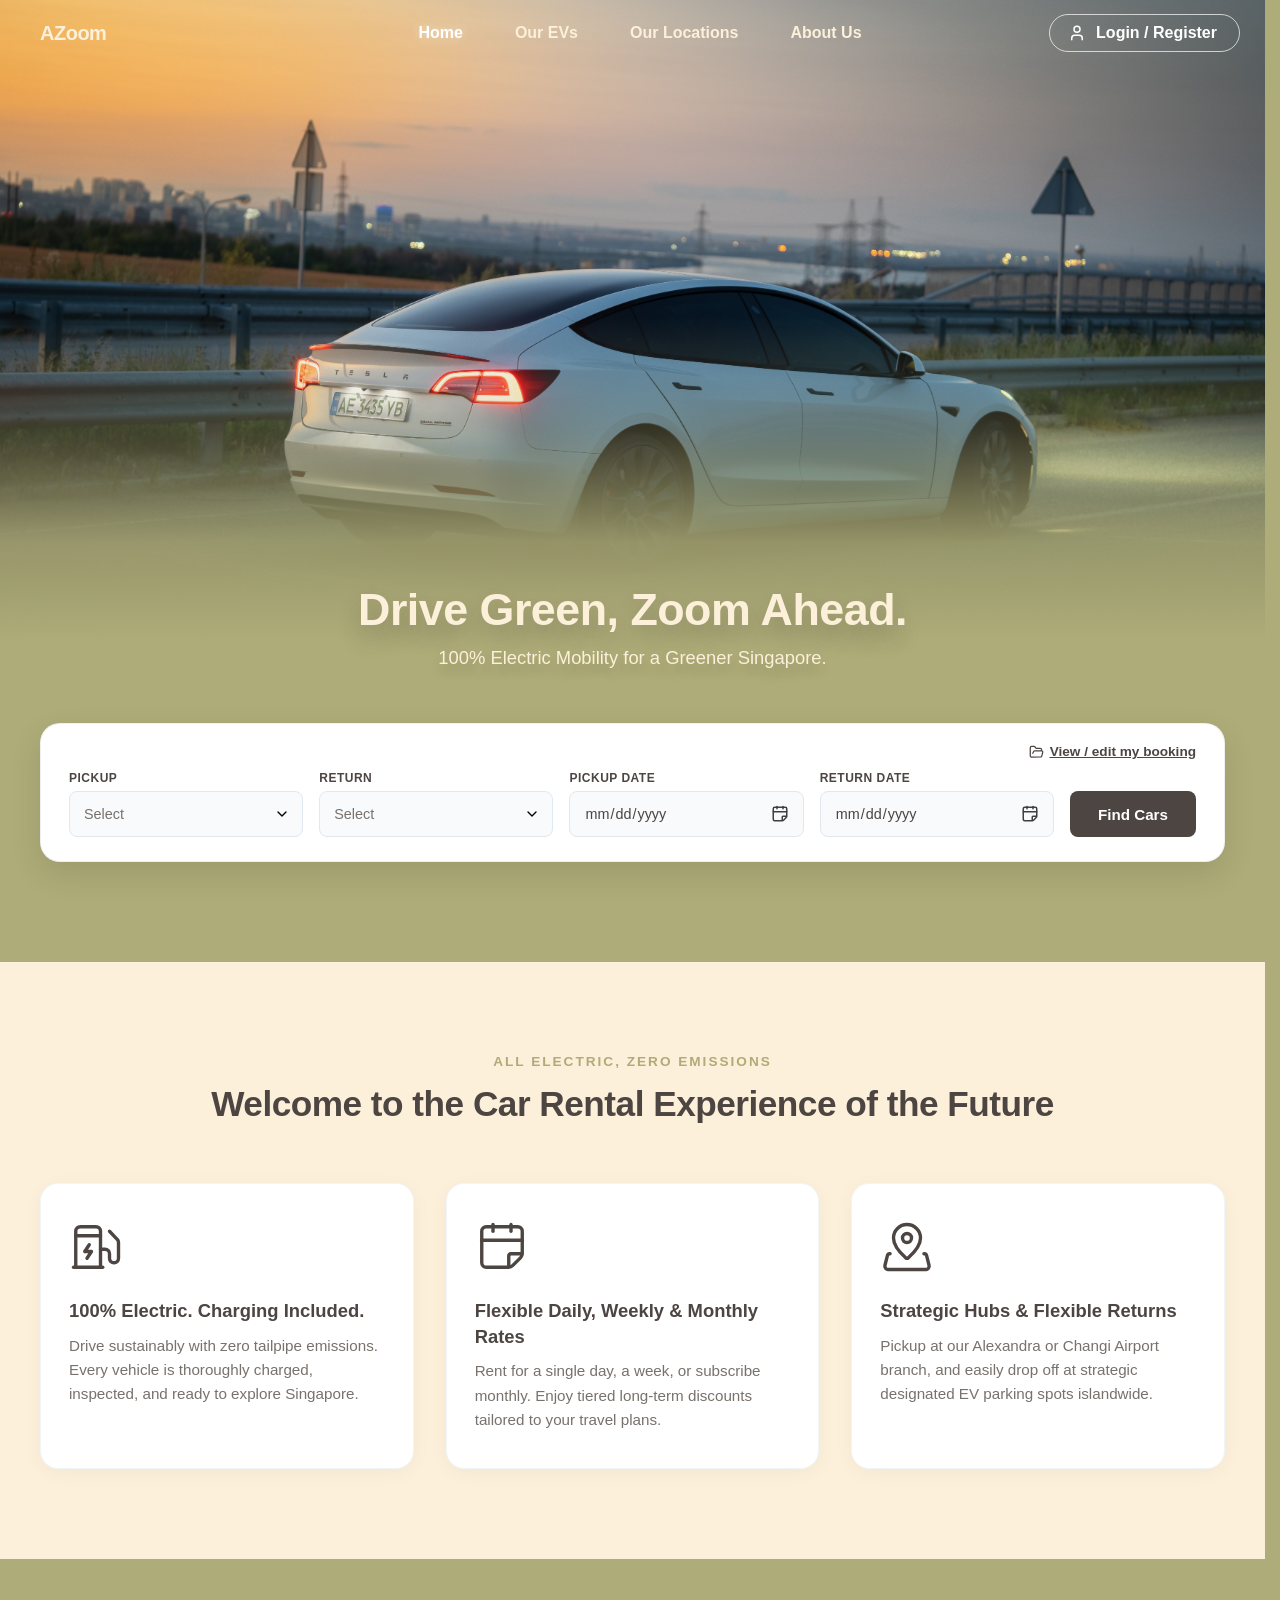
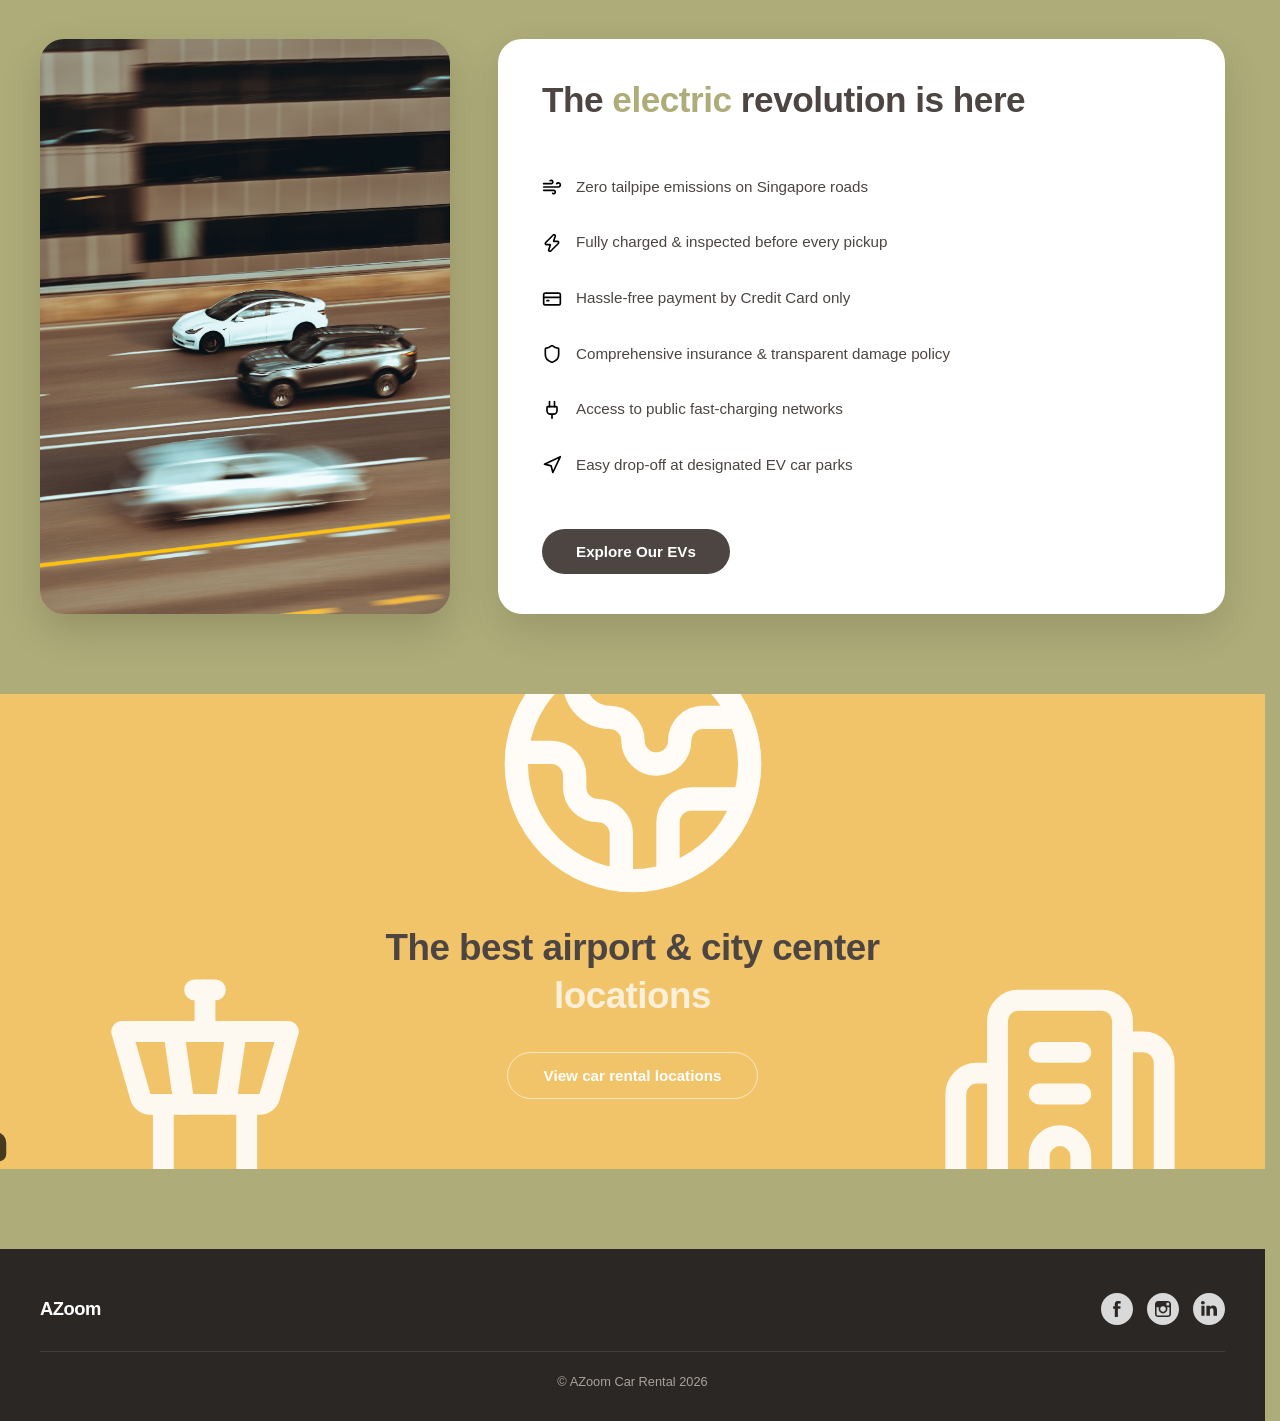
==== commit e56ffe27: "update reservation page" ====
--- a/index.html
+++ b/index.html
@@ -1,1021 +1,1037 @@
-<!DOCTYPE html>
-<html lang="en">
-<head>
-    <meta charset="UTF-8">
-    <meta name="viewport" content="width=device-width, initial-scale=1.0">
-    <title>AZoom Car Rental</title>
-    <link rel="stylesheet" href="css/style.css?v=70">
-</head>
-<body>
-
-    <header class="navbar">
-        <div class="logo">
-            <span>AZoom</span>
-        </div>
-        <nav class="nav-links">
-            <button class="nav-btn active" data-target="home">Home</button>
-            <button class="nav-btn" data-target="evs">Our EVs</button>
-            <button class="nav-btn" data-target="locations">Our Locations</button>
-            <button class="nav-btn" data-target="about">About Us</button>
-        </nav>
-        <div class="nav-auth">
-            <button id="auth-btn" class="auth-btn">
-                <img src="images/user.svg" alt="Auth Icon" id="auth-icon" class="auth-icon">
-                <span id="auth-btn-text">Login / Register</span>
-            </button>
-        </div>
-    </header>
-
-
-
-    <section id="page-home" class="page-view active">
-
-        <div class="hero-visual">
-            <div class="hero-slogan">
-            <h1>Drive Green, Zoom Ahead.</h1>
-            <p>100% Electric Mobility for a Greener Singapore.</p>
-            </div>
-            <div class="hero-car-image">
-            <img src="images/pexels-nazar-kharin-2813332-39414339.jpg" alt="AZoom Electric Car">
-            </div>
-        </div>
-        
-        <div class="reservation-widget">
-            <div class="reservation-card">
-                <div class="widget-top-bar">
-                    <button type="button" id="view-booking-btn" class="link-btn">
-                            <svg xmlns="http://www.w3.org/2000/svg" viewBox="0 0 24 24" fill="none" stroke="currentColor" stroke-width="2" stroke-linecap="round" stroke-linejoin="round" class="booking-link-icon">
-                                <path d="m6 14 1.5-2.9A2 2 0 0 1 9.24 10H20a2 2 0 0 1 1.94 2.5l-1.54 6a2 2 0 0 1-1.95 1.5H4a2 2 0 0 1-2-2V5a2 2 0 0 1 2-2h3.9a2 2 0 0 1 1.69.9l.81 1.2a2 2 0 0 0 1.67.9H18a2 2 0 0 1 2 2v2"/>
-                            </svg>
-                        <span>View / edit my booking</span>
-                    </button>
-                </div>
-                
-                <div class="widget-inputs-row">
-                    <div class="widget-field">
-                        <label for="pickup-location">Pickup</label>
-                        <select id="pickup-location" required>
-                            <option value="" disabled selected hidden>Select</option>
-                            <option value="alexandra">Alexandra Main Branch</option>
-                            <option value="airport">Changi Airport Branch</option>
-                        </select>
-                    </div>
-                
-                    <div class="widget-field">
-                        <label for="return-location">Return</label>
-                        <select id="return-location" required>
-                            <option value="" disabled selected hidden>Select</option>
-                            <optgroup label="AZoom Branches">
-                                <option value="alexandra">Alexandra Main Branch</option>
-                                <option value="airport">Changi Airport Branch</option>
-                            </optgroup>
-                            <optgroup label="Designated Car Parks">
-                                <option value="orchard">Orchard Car Park</option>
-                                <option value="jurong">Jurong East Car Park</option>
-                                <option value="woodlands">Woodlands Car Park</option>
-                            </optgroup>
-                        </select>
-                    </div>
-
-                    <div class="widget-field">
-                        <label for="pickup-date">Pickup Date</label>
-                        <input type="date" id="pickup-date" required>
-                    </div>
-                    <div class="widget-field">
-                        <label for="return-date">Return Date</label>
-                        <input type="date" id="return-date" required>
-                    </div>
-
-                    <div class="widget-btn-box">
-                        <button type="button" id="home-search-btn" class="search-cars-btn">Find Cars</button>
-                    </div>
-                </div>
-            </div>
-        </div>
-
-
-
-        <div class="features-section">
-            <div class="features-header">
-                <span class="features-tag">ALL ELECTRIC, ZERO EMISSIONS</span>
-                <h2>Welcome to the Car Rental Experience of the Future</h2>
-            </div>
-
-            <div class="features-grid">
-                <div class="feature-card">
-                    <div class="feature-icon">
-                        <svg xmlns="http://www.w3.org/2000/svg" viewBox="0 0 24 24" fill="none" stroke="currentColor" stroke-width="2" stroke-linecap="round" stroke-linejoin="round" class="feature-svg-icon">
-                            <path d="M14 13h2a2 2 0 0 1 2 2v2a2 2 0 0 0 4 0v-6.998a2 2 0 0 0-.59-1.42L18 5"/>
-                            <path d="M14 21V5a2 2 0 0 0-2-2H5a2 2 0 0 0-2 2v16"/>
-                            <path d="M2 21h13"/>
-                            <path d="M3 7h11"/>
-                            <path d="m9 11-2 3h3l-2 3"/>
-                        </svg>
-                    </div>
-                    <div class="feature-info">
-                        <h3>100% Electric. Charging Included.</h3>
-                        <p>Drive sustainably with zero tailpipe emissions. Every vehicle is thoroughly charged, inspected, and ready to explore Singapore.</p>
-                    </div>
-                </div>
-                
-                <div class="feature-card">
-                    <div class="feature-icon">
-                        <svg xmlns="http://www.w3.org/2000/svg" viewBox="0 0 24 24" fill="none" stroke="currentColor" stroke-width="2" stroke-linecap="round" stroke-linejoin="round" class="feature-svg-icon">
-                            <path d="M16 2v3"/>
-                            <path d="M21 15V5a2 2 0 00-2-2H5a2 2 0 00-2 2v14a2 2 0 002 2h10v-5a1 1 0 011-1za2.4 2.4 0 01-.706 1.706l-3.588 3.588A2.4 2.4 0 0115 21"/>
-                            <path d="M3 9h18"/>
-                            <path d="M8 2v3"/>
-                        </svg>
-                    </div>
-                    <div class="feature-info">
-                        <h3>Flexible Daily, Weekly & Monthly Rates</h3>
-                        <p>Rent for a single day, a week, or subscribe monthly. Enjoy tiered long-term discounts tailored to your travel plans.</p>
-                    </div>
-                </div>
-                
-                <div class="feature-card">
-                    <div class="feature-icon">
-                        <svg xmlns="http://www.w3.org/2000/svg" viewBox="0 0 24 24" fill="none" stroke="currentColor" stroke-width="2" stroke-linecap="round" stroke-linejoin="round" class="feature-svg-icon">
-                            <path d="M18 8c0 3.613-3.869 7.429-5.393 8.795a1 1 0 01-1.214 0C9.87 15.429 6 11.613 6 8a6 6 0 0112 0"/>
-                            <path d="M4.474 15h-.197a1 1 0 00-.969.753l-1.097 4.35a1.5 1.5 0 001.444 1.898L20.344 22a1.5 1.5 0 001.446-1.897l-1.098-4.35a1 1 0 00-.969-.753h-.197"/>
-                            <circle cx="12" cy="8" r="2"/>
-                        </svg>
-                    </div>
-                    <div class="feature-info">
-                        <h3>Strategic Hubs & Flexible Returns</h3>
-                        <p>Pickup at our Alexandra or Changi Airport branch, and easily drop off at strategic designated EV parking spots islandwide.</p>
-                    </div>
-                </div>
-            </div>
-        </div>
-
-
-
-        <div class="showcase-section">
-            <div class="showcase-image">
-                <img src="images/pexels-incusion-24566649-7521902.jpg" alt="Electric Car on Road">
-            </div>
-            
-            <div class="showcase-content">
-                <h2>The <span class="highlight-text">electric</span> revolution is here</h2>
-                <div class="benefits-grid">
-                    <div class="benefit-item">
-                        <img src="images/wind.svg" alt="Zero emissions" class="benefit-icon">
-                        <p>Zero tailpipe emissions on Singapore roads</p>
-                    </div>
-                    <div class="benefit-item">
-                        <img src="images/zap.svg" alt="Fully charged" class="benefit-icon">
-                        <p>Fully charged & inspected before every pickup</p>
-                    </div>
-                    <div class="benefit-item">
-                        <img src="images/credit-card.svg" alt="Credit Card" class="benefit-icon">
-                        <p>Hassle-free payment by Credit Card only</p>
-                    </div>
-                    <div class="benefit-item">
-                        <img src="images/shield.svg" alt="Insurance" class="benefit-icon">
-                        <p>Comprehensive insurance & transparent damage policy</p>
-                    </div>
-                    <div class="benefit-item">
-                        <img src="images/plug.svg" alt="Fast charging" class="benefit-icon">
-                        <p>Access to public fast-charging networks</p>
-                    </div>
-                    <div class="benefit-item">
-                        <img src="images/navigation.svg" alt="Designated car parks" class="benefit-icon">
-                        <p>Easy drop-off at designated EV car parks</p>
-                    </div>
-                </div>
-
-                <button type="button" class="explore-btn" data-target="evs">
-                    Explore Our EVs
-                </button>
-            </div>
-        </div>
-        
-
-
-        <div class="locations-banner">
-            <div class="banner-tower">
-                <img src="images/tower-control.svg" alt="Airport Tower" class="tower-icon">
-            </div>
-            <div class="banner-city">
-                <img src="images/building-complex.svg" alt="City Center" class="city-icon">
-            </div>
-            <div class="banner-car">
-                <img src="images/car.svg" alt="Driving Car" class="car-icon">
-            </div>
-            
-            <div class="locations-banner-content">
-                <div class="earth-badge">
-                    <img src="images/earth.svg" alt="Rotating Earth" class="rotating-earth">
-                </div>
-                <h2>The best airport & city center <span class="highlight-text">locations</span></h2>
-                <button type="button" class="banner-btn" data-target="locations">
-                    View car rental locations
-                </button>
-            </div>
-        </div>
-    </section>
-
-
-
-            <section id="page-evs" class="page-view">
-        <!-- 1. Top Intro Hero Banner (Concise SIXT-inspired intro) -->
-        <div class="evs-hero">
-            <div class="evs-hero-container">
-                <h1 class="evs-hero-title">DISCOVER SINGAPORE'S FINEST ELECTRIC FLEET</h1>
-                <p class="evs-hero-desc">Drive the future with AZoom's 100% electric rental lineup. From agile city runabouts to long-range executive cruisers and spacious family 7-seaters, every vehicle comes fully charged, COE-inclusive, and backed by complimentary islandwide fast-charging network access.</p>
-            </div>
-        </div>
-
-        <!-- 2. Middle Filter Bar (Filter button placed between intro and fleet grid) -->
-        <div class="ev-filter-section">
-            <div class="ev-filter-container">
-                <div class="ev-filter-info">
-                    <span class="ev-filter-count">All EVs</span>
-                </div>
-                <div class="ev-filter-action">
-                    <div class="ev-sort-group" role="group" aria-label="Sort options">
-                        <button type="button" class="ev-sort-btn" id="ev-sort-price" data-sort="price" aria-label="Sort by Price: Low to High" title="Sort by Price">
-                            <span class="ev-sort-label">Price</span>
-                            <svg class="ev-sort-icon" width="13" height="13" viewBox="0 0 24 24" fill="none" stroke="currentColor" stroke-width="2.4" stroke-linecap="round" stroke-linejoin="round" aria-hidden="true">
-                                <path class="sort-arr-up" d="m7 9 5-5 5 5"/>
-                                <path class="sort-arr-down" d="m7 15 5 5 5-5"/>
-                            </svg>
-                        </button>
-                        <button type="button" class="ev-sort-btn" id="ev-sort-name" data-sort="name" aria-label="Sort alphabetically: A to Z" title="Sort by Name (A-Z)">
-                            <span class="ev-sort-label">A-Z</span>
-                            <svg class="ev-sort-icon" width="13" height="13" viewBox="0 0 24 24" fill="none" stroke="currentColor" stroke-width="2.4" stroke-linecap="round" stroke-linejoin="round" aria-hidden="true">
-                                <path class="sort-arr-up" d="m7 9 5-5 5 5"/>
-                                <path class="sort-arr-down" d="m7 15 5 5 5-5"/>
-                            </svg>
-                        </button>
-                    </div>
-                    <button type="button" class="ev-filter-btn" id="ev-filter-trigger" aria-label="Filter Vehicles">
-                        <img src="images/sliders-horizontal.svg" alt="Filter" class="ev-filter-icon">
-                        <span>Filter</span>
-                    </button>
-                </div>
-            </div>
-        </div>
-
-        <!-- 3. EV Vehicle Grid (9 curated Singapore market & high ROI EV models) -->
-        <div class="ev-fleet-section">
-            <div class="ev-fleet-container">
-                
-                <!-- Card 1: BYD Atto 3 -->
-                <div class="ev-card" data-brand="byd" data-type="suv" data-seats="5" data-price="108">
-                    <div class="ev-card-image-box">
-                        <img src="images/cars/BYD-Atto_3-2023-HD-c6d412e81c7fb2f19f29fc71c801a09828a964d3f.jpg?v=4" alt="BYD Atto 3" class="ev-real-image ev-img-atto3" loading="lazy">
-                    </div>
-                    <div class="ev-card-body">
-                        <div class="ev-card-header">
-                            <img src="images/byd-seeklogo.svg?v=6" alt="BYD Logo" class="ev-card-brand-logo ev-logo-byd">
-                            <h3 class="ev-card-title">BYD Atto 3</h3>
-                        </div>
-                        <div class="ev-card-specs">
-                            <div class="ev-spec-item">
-                                <img src="images/steering-wheel.svg?v=3" alt="Body Type" class="ev-spec-icon">
-                                <span class="ev-spec-text">SUV</span>
-                            </div>
-                            <div class="ev-spec-item">
-                                <img src="images/transmission.svg?v=3" alt="Transmission" class="ev-spec-icon">
-                                <span class="ev-spec-text">Automatic</span>
-                            </div>
-                            <div class="ev-spec-item">
-                                <img src="images/seat.svg?v=3" alt="Seats" class="ev-spec-icon">
-                                <span class="ev-spec-text">5 seats</span>
-                            </div>
-                            <div class="ev-spec-item">
-                                <img src="images/battery.svg?v=3" alt="Battery" class="ev-spec-icon">
-                                <span class="ev-spec-text">60.5 kWh</span>
-                            </div>
-                        </div>
-                        <div class="ev-card-footer">
-                            <div class="ev-price-box">
-                                <span class="ev-price-from">From</span>
-                                <span class="ev-price-amount">S$108</span>
-                                <span class="ev-price-period">/ day</span>
-                            </div>
+<!DOCTYPE html>
+<html lang="en">
+<head>
+    <meta charset="UTF-8">
+    <meta name="viewport" content="width=device-width, initial-scale=1.0">
+    <title>AZoom Car Rental</title>
+    <link rel="stylesheet" href="css/style.css?v=87">
+</head>
+<body>
+
+    <header class="navbar">
+        <div class="logo">
+            <span>AZoom</span>
+        </div>
+        <nav class="nav-links">
+            <button class="nav-btn active" data-target="home">Home</button>
+            <button class="nav-btn" data-target="evs">Our EVs</button>
+            <button class="nav-btn" data-target="locations">Our Locations</button>
+            <button class="nav-btn" data-target="about">About Us</button>
+        </nav>
+        <div class="nav-auth">
+            <button id="auth-btn" class="auth-btn" aria-haspopup="true" aria-expanded="false" title="Account Login or Registration">
+                <img src="images/user.svg" alt="Auth Icon" id="auth-icon" class="auth-icon">
+                <span id="auth-btn-text">Login / Register</span>
+            </button>
+            <!-- User Profile Dropdown (Toggled when logged in) -->
+            <div id="auth-user-dropdown" class="auth-user-dropdown" style="display: none;">
+                <div class="auth-dropdown-user-info">
+                    <span class="dropdown-user-name" id="dropdown-user-name">Alex Tan</span>
+                    <span class="dropdown-user-email" id="dropdown-user-email">demo@azoom.sg</span>
+                </div>
+                <div class="auth-dropdown-divider"></div>
+                <button type="button" class="auth-dropdown-logout-btn" id="auth-logout-btn">
+                    <svg width="15" height="15" viewBox="0 0 24 24" fill="none" stroke="currentColor" stroke-width="2.2" stroke-linecap="round" stroke-linejoin="round" aria-hidden="true">
+                        <path d="M9 21H5a2 2 0 0 1-2-2V5a2 2 0 0 1 2-2h4"/>
+                        <polyline points="16 17 21 12 16 7"/>
+                        <line x1="21" y1="12" x2="9" y2="12"/>
+                    </svg>
+                    <span>Log Out</span>
+                </button>
+            </div>
+        </div>
+    </header>
+
+
+
+    <section id="page-home" class="page-view active">
+
+        <div class="hero-visual">
+            <div class="hero-slogan">
+            <h1>Drive Green, Zoom Ahead.</h1>
+            <p>100% Electric Mobility for a Greener Singapore.</p>
+            </div>
+            <div class="hero-car-image">
+            <img src="images/pexels-nazar-kharin-2813332-39414339.jpg" alt="AZoom Electric Car">
+            </div>
+        </div>
+        
+        <div class="reservation-widget">
+            <div class="reservation-card">
+                <div class="widget-top-bar">
+                    <button type="button" id="view-booking-btn" class="link-btn">
+                            <svg xmlns="http://www.w3.org/2000/svg" viewBox="0 0 24 24" fill="none" stroke="currentColor" stroke-width="2" stroke-linecap="round" stroke-linejoin="round" class="booking-link-icon">
+                                <path d="m6 14 1.5-2.9A2 2 0 0 1 9.24 10H20a2 2 0 0 1 1.94 2.5l-1.54 6a2 2 0 0 1-1.95 1.5H4a2 2 0 0 1-2-2V5a2 2 0 0 1 2-2h3.9a2 2 0 0 1 1.69.9l.81 1.2a2 2 0 0 0 1.67.9H18a2 2 0 0 1 2 2v2"/>
+                            </svg>
+                        <span>View / edit my booking</span>
+                    </button>
+                </div>
+                
+                <div class="widget-inputs-row">
+                    <div class="widget-field">
+                        <label for="pickup-location">Pickup</label>
+                        <select id="pickup-location" required>
+                            <option value="" disabled selected hidden>Select</option>
+                            <option value="alexandra">Alexandra Main Branch</option>
+                            <option value="airport">Changi Airport Branch</option>
+                        </select>
+                    </div>
+                
+                    <div class="widget-field">
+                        <label for="return-location">Return</label>
+                        <select id="return-location" required>
+                            <option value="" disabled selected hidden>Select</option>
+                            <optgroup label="AZoom Branches">
+                                <option value="alexandra">Alexandra Main Branch</option>
+                                <option value="airport">Changi Airport Branch</option>
+                            </optgroup>
+                            <optgroup label="Designated Car Parks">
+                                <option value="orchard">Orchard Car Park</option>
+                                <option value="jurong">Jurong East Car Park</option>
+                                <option value="woodlands">Woodlands Car Park</option>
+                            </optgroup>
+                        </select>
+                    </div>
+
+                    <div class="widget-field">
+                        <label for="pickup-date">Pickup Date</label>
+                        <input type="date" id="pickup-date" required>
+                    </div>
+                    <div class="widget-field">
+                        <label for="return-date">Return Date</label>
+                        <input type="date" id="return-date" required>
+                    </div>
+
+                    <div class="widget-btn-box">
+                        <button type="button" id="home-search-btn" class="search-cars-btn">Find Cars</button>
+                    </div>
+                </div>
+            </div>
+        </div>
+
+
+
+        <div class="features-section">
+            <div class="features-header">
+                <span class="features-tag">ALL ELECTRIC, ZERO EMISSIONS</span>
+                <h2>Welcome to the Car Rental Experience of the Future</h2>
+            </div>
+
+            <div class="features-grid">
+                <div class="feature-card">
+                    <div class="feature-icon">
+                        <svg xmlns="http://www.w3.org/2000/svg" viewBox="0 0 24 24" fill="none" stroke="currentColor" stroke-width="2" stroke-linecap="round" stroke-linejoin="round" class="feature-svg-icon">
+                            <path d="M14 13h2a2 2 0 0 1 2 2v2a2 2 0 0 0 4 0v-6.998a2 2 0 0 0-.59-1.42L18 5"/>
+                            <path d="M14 21V5a2 2 0 0 0-2-2H5a2 2 0 0 0-2 2v16"/>
+                            <path d="M2 21h13"/>
+                            <path d="M3 7h11"/>
+                            <path d="m9 11-2 3h3l-2 3"/>
+                        </svg>
+                    </div>
+                    <div class="feature-info">
+                        <h3>100% Electric. Charging Included.</h3>
+                        <p>Drive sustainably with zero tailpipe emissions. Every vehicle is thoroughly charged, inspected, and ready to explore Singapore.</p>
+                    </div>
+                </div>
+                
+                <div class="feature-card">
+                    <div class="feature-icon">
+                        <svg xmlns="http://www.w3.org/2000/svg" viewBox="0 0 24 24" fill="none" stroke="currentColor" stroke-width="2" stroke-linecap="round" stroke-linejoin="round" class="feature-svg-icon">
+                            <path d="M16 2v3"/>
+                            <path d="M21 15V5a2 2 0 00-2-2H5a2 2 0 00-2 2v14a2 2 0 002 2h10v-5a1 1 0 011-1za2.4 2.4 0 01-.706 1.706l-3.588 3.588A2.4 2.4 0 0115 21"/>
+                            <path d="M3 9h18"/>
+                            <path d="M8 2v3"/>
+                        </svg>
+                    </div>
+                    <div class="feature-info">
+                        <h3>Flexible Daily, Weekly & Monthly Rates</h3>
+                        <p>Rent for a single day, a week, or subscribe monthly. Enjoy tiered long-term discounts tailored to your travel plans.</p>
+                    </div>
+                </div>
+                
+                <div class="feature-card">
+                    <div class="feature-icon">
+                        <svg xmlns="http://www.w3.org/2000/svg" viewBox="0 0 24 24" fill="none" stroke="currentColor" stroke-width="2" stroke-linecap="round" stroke-linejoin="round" class="feature-svg-icon">
+                            <path d="M18 8c0 3.613-3.869 7.429-5.393 8.795a1 1 0 01-1.214 0C9.87 15.429 6 11.613 6 8a6 6 0 0112 0"/>
+                            <path d="M4.474 15h-.197a1 1 0 00-.969.753l-1.097 4.35a1.5 1.5 0 001.444 1.898L20.344 22a1.5 1.5 0 001.446-1.897l-1.098-4.35a1 1 0 00-.969-.753h-.197"/>
+                            <circle cx="12" cy="8" r="2"/>
+                        </svg>
+                    </div>
+                    <div class="feature-info">
+                        <h3>Strategic Hubs & Flexible Returns</h3>
+                        <p>Pickup at our Alexandra or Changi Airport branch, and easily drop off at strategic designated EV parking spots islandwide.</p>
+                    </div>
+                </div>
+            </div>
+        </div>
+
+
+
+        <div class="showcase-section">
+            <div class="showcase-image">
+                <img src="images/pexels-incusion-24566649-7521902.jpg" alt="Electric Car on Road">
+            </div>
+            
+            <div class="showcase-content">
+                <h2>The <span class="highlight-text">electric</span> revolution is here</h2>
+                <div class="benefits-grid">
+                    <div class="benefit-item">
+                        <img src="images/wind.svg" alt="Zero emissions" class="benefit-icon">
+                        <p>Zero tailpipe emissions on Singapore roads</p>
+                    </div>
+                    <div class="benefit-item">
+                        <img src="images/zap.svg" alt="Fully charged" class="benefit-icon">
+                        <p>Fully charged & inspected before every pickup</p>
+                    </div>
+                    <div class="benefit-item">
+                        <img src="images/credit-card.svg" alt="Credit Card" class="benefit-icon">
+                        <p>Hassle-free payment by Credit Card only</p>
+                    </div>
+                    <div class="benefit-item">
+                        <img src="images/shield.svg" alt="Insurance" class="benefit-icon">
+                        <p>Comprehensive insurance & transparent damage policy</p>
+                    </div>
+                    <div class="benefit-item">
+                        <img src="images/plug.svg" alt="Fast charging" class="benefit-icon">
+                        <p>Access to public fast-charging networks</p>
+                    </div>
+                    <div class="benefit-item">
+                        <img src="images/navigation.svg" alt="Designated car parks" class="benefit-icon">
+                        <p>Easy drop-off at designated EV car parks</p>
+                    </div>
+                </div>
+
+                <button type="button" class="explore-btn" data-target="evs">
+                    Explore Our EVs
+                </button>
+            </div>
+        </div>
+        
+
+
+        <div class="locations-banner">
+            <div class="banner-tower">
+                <img src="images/tower-control.svg" alt="Airport Tower" class="tower-icon">
+            </div>
+            <div class="banner-city">
+                <img src="images/building-complex.svg" alt="City Center" class="city-icon">
+            </div>
+            <div class="banner-car">
+                <img src="images/car.svg" alt="Driving Car" class="car-icon">
+            </div>
+            
+            <div class="locations-banner-content">
+                <div class="earth-badge">
+                    <img src="images/earth.svg" alt="Rotating Earth" class="rotating-earth">
+                </div>
+                <h2>The best airport & city center <span class="highlight-text">locations</span></h2>
+                <button type="button" class="banner-btn" data-target="locations">
+                    View car rental locations
+                </button>
+            </div>
+        </div>
+    </section>
+
+
+
+            <section id="page-evs" class="page-view">
+        <!-- 1. Top Intro Hero Banner (Concise SIXT-inspired intro) -->
+        <div class="evs-hero">
+            <div class="evs-hero-container">
+                <h1 class="evs-hero-title">DISCOVER SINGAPORE'S FINEST ELECTRIC FLEET</h1>
+                <p class="evs-hero-desc">Drive the future with AZoom's 100% electric rental lineup. From agile city runabouts to long-range executive cruisers and spacious family 7-seaters, every vehicle comes fully charged, COE-inclusive, and backed by complimentary islandwide fast-charging network access.</p>
+            </div>
+        </div>
+
+        <!-- 2. Middle Filter Bar (Filter button placed between intro and fleet grid) -->
+        <div class="ev-filter-section">
+            <div class="ev-filter-container">
+                <div class="ev-filter-info">
+                    <span class="ev-filter-count">All EVs</span>
+                </div>
+                <div class="ev-filter-action">
+                    <div class="ev-sort-group" role="group" aria-label="Sort options">
+                        <button type="button" class="ev-sort-btn" id="ev-sort-price" data-sort="price" aria-label="Sort by Price: Low to High" title="Sort by Price">
+                            <span class="ev-sort-label">Price</span>
+                            <svg class="ev-sort-icon" width="13" height="13" viewBox="0 0 24 24" fill="none" stroke="currentColor" stroke-width="2.4" stroke-linecap="round" stroke-linejoin="round" aria-hidden="true">
+                                <path class="sort-arr-up" d="m7 9 5-5 5 5"/>
+                                <path class="sort-arr-down" d="m7 15 5 5 5-5"/>
+                            </svg>
+                        </button>
+                        <button type="button" class="ev-sort-btn" id="ev-sort-name" data-sort="name" aria-label="Sort alphabetically: A to Z" title="Sort by Name (A-Z)">
+                            <span class="ev-sort-label">A-Z</span>
+                            <svg class="ev-sort-icon" width="13" height="13" viewBox="0 0 24 24" fill="none" stroke="currentColor" stroke-width="2.4" stroke-linecap="round" stroke-linejoin="round" aria-hidden="true">
+                                <path class="sort-arr-up" d="m7 9 5-5 5 5"/>
+                                <path class="sort-arr-down" d="m7 15 5 5 5-5"/>
+                            </svg>
+                        </button>
+                    </div>
+                    <button type="button" class="ev-filter-btn" id="ev-filter-trigger" aria-label="Filter Vehicles">
+                        <img src="images/sliders-horizontal.svg" alt="Filter" class="ev-filter-icon">
+                        <span>Filter</span>
+                    </button>
+                </div>
+            </div>
+        </div>
+
+        <!-- 3. EV Vehicle Grid (9 curated Singapore market & high ROI EV models) -->
+        <div class="ev-fleet-section">
+            <div class="ev-fleet-container">
+                
+                <!-- Card 1: BYD Atto 3 -->
+                <div class="ev-card" data-brand="byd" data-type="suv" data-seats="5" data-price="108">
+                    <div class="ev-card-image-box">
+                        <img src="images/cars/BYD-Atto_3-2023-HD-c6d412e81c7fb2f19f29fc71c801a09828a964d3f.jpg?v=4" alt="BYD Atto 3" class="ev-real-image ev-img-atto3" loading="lazy">
+                    </div>
+                    <div class="ev-card-body">
+                        <div class="ev-card-header">
+                            <img src="images/byd-seeklogo.svg?v=6" alt="BYD Logo" class="ev-card-brand-logo ev-logo-byd">
+                            <h3 class="ev-card-title">BYD Atto 3</h3>
+                        </div>
+                        <div class="ev-card-specs">
+                            <div class="ev-spec-item">
+                                <img src="images/steering-wheel.svg?v=3" alt="Body Type" class="ev-spec-icon">
+                                <span class="ev-spec-text">SUV</span>
+                            </div>
+                            <div class="ev-spec-item">
+                                <img src="images/transmission.svg?v=3" alt="Transmission" class="ev-spec-icon">
+                                <span class="ev-spec-text">Automatic</span>
+                            </div>
+                            <div class="ev-spec-item">
+                                <img src="images/seat.svg?v=3" alt="Seats" class="ev-spec-icon">
+                                <span class="ev-spec-text">5 seats</span>
+                            </div>
+                            <div class="ev-spec-item">
+                                <img src="images/battery.svg?v=3" alt="Battery" class="ev-spec-icon">
+                                <span class="ev-spec-text">60.5 kWh</span>
+                            </div>
+                        </div>
+                        <div class="ev-card-footer">
+                            <div class="ev-price-box">
+                                <span class="ev-price-from">From</span>
+                                <span class="ev-price-amount">S$108</span>
+                                <span class="ev-price-period">/ day</span>
+                            </div>
                             <button type="button" class="ev-card-details-btn" data-model="BYD Atto 3">
                                 View Details
                             </button>
                             <button type="button" class="ev-card-btn" data-model="BYD Atto 3">
                                 Rent Now
-                            </button>
-                        </div>
-                    </div>
-                </div>
-
-                <!-- Card 2: Tesla Model 3 -->
-                <div class="ev-card" data-brand="tesla" data-type="sedan" data-seats="5" data-price="138">
-                    <div class="ev-card-image-box">
-                        <img src="images/cars/Tesla-Model_3-2018-Front_Three-Quarter.669d31aa.jpg?v=4" alt="Tesla Model 3" class="ev-real-image ev-img-model3" loading="lazy">
-                    </div>
-                    <div class="ev-card-body">
-                        <div class="ev-card-header">
-                            <img src="images/tesla.svg" alt="Tesla Logo" class="ev-card-brand-logo">
-                            <h3 class="ev-card-title">Tesla Model 3</h3>
-                        </div>
-                        <div class="ev-card-specs">
-                            <div class="ev-spec-item">
-                                <img src="images/steering-wheel.svg?v=3" alt="Body Type" class="ev-spec-icon">
-                                <span class="ev-spec-text">Sedan</span>
-                            </div>
-                            <div class="ev-spec-item">
-                                <img src="images/transmission.svg?v=3" alt="Transmission" class="ev-spec-icon">
-                                <span class="ev-spec-text">Automatic</span>
-                            </div>
-                            <div class="ev-spec-item">
-                                <img src="images/seat.svg?v=3" alt="Seats" class="ev-spec-icon">
-                                <span class="ev-spec-text">5 seats</span>
-                            </div>
-                            <div class="ev-spec-item">
-                                <img src="images/battery.svg?v=3" alt="Battery" class="ev-spec-icon">
-                                <span class="ev-spec-text">60.0 kWh</span>
-                            </div>
-                        </div>
-                        <div class="ev-card-footer">
-                            <div class="ev-price-box">
-                                <span class="ev-price-from">From</span>
-                                <span class="ev-price-amount">S$138</span>
-                                <span class="ev-price-period">/ day</span>
-                            </div>
+                            </button>
+                        </div>
+                    </div>
+                </div>
+
+                <!-- Card 2: Tesla Model 3 -->
+                <div class="ev-card" data-brand="tesla" data-type="sedan" data-seats="5" data-price="138">
+                    <div class="ev-card-image-box">
+                        <img src="images/cars/Tesla-Model_3-2018-Front_Three-Quarter.669d31aa.jpg?v=4" alt="Tesla Model 3" class="ev-real-image ev-img-model3" loading="lazy">
+                    </div>
+                    <div class="ev-card-body">
+                        <div class="ev-card-header">
+                            <img src="images/tesla.svg" alt="Tesla Logo" class="ev-card-brand-logo">
+                            <h3 class="ev-card-title">Tesla Model 3</h3>
+                        </div>
+                        <div class="ev-card-specs">
+                            <div class="ev-spec-item">
+                                <img src="images/steering-wheel.svg?v=3" alt="Body Type" class="ev-spec-icon">
+                                <span class="ev-spec-text">Sedan</span>
+                            </div>
+                            <div class="ev-spec-item">
+                                <img src="images/transmission.svg?v=3" alt="Transmission" class="ev-spec-icon">
+                                <span class="ev-spec-text">Automatic</span>
+                            </div>
+                            <div class="ev-spec-item">
+                                <img src="images/seat.svg?v=3" alt="Seats" class="ev-spec-icon">
+                                <span class="ev-spec-text">5 seats</span>
+                            </div>
+                            <div class="ev-spec-item">
+                                <img src="images/battery.svg?v=3" alt="Battery" class="ev-spec-icon">
+                                <span class="ev-spec-text">60.0 kWh</span>
+                            </div>
+                        </div>
+                        <div class="ev-card-footer">
+                            <div class="ev-price-box">
+                                <span class="ev-price-from">From</span>
+                                <span class="ev-price-amount">S$138</span>
+                                <span class="ev-price-period">/ day</span>
+                            </div>
                             <button type="button" class="ev-card-details-btn" data-model="Tesla Model 3">
                                 View Details
                             </button>
                             <button type="button" class="ev-card-btn" data-model="Tesla Model 3">
                                 Rent Now
-                            </button>
-                        </div>
-                    </div>
-                </div>
-
-                <!-- Card 3: BYD Dolphin -->
-                <div class="ev-card" data-brand="byd" data-type="hatchback" data-seats="5" data-price="88">
-                    <div class="ev-card-image-box">
-                        <img src="images/cars/BYD-Dolphin-2024-HD-f6bb09f91c7f1266a9e34d3b3cecb14c4556f7d42.jpg?v=4" alt="BYD Dolphin" class="ev-real-image ev-img-dolphin" loading="lazy">
-                    </div>
-                    <div class="ev-card-body">
-                        <div class="ev-card-header">
-                            <img src="images/byd-seeklogo.svg?v=6" alt="BYD Logo" class="ev-card-brand-logo ev-logo-byd">
-                            <h3 class="ev-card-title">BYD Dolphin</h3>
-                        </div>
-                        <div class="ev-card-specs">
-                            <div class="ev-spec-item">
-                                <img src="images/steering-wheel.svg?v=3" alt="Body Type" class="ev-spec-icon">
-                                <span class="ev-spec-text">Hatchback</span>
-                            </div>
-                            <div class="ev-spec-item">
-                                <img src="images/transmission.svg?v=3" alt="Transmission" class="ev-spec-icon">
-                                <span class="ev-spec-text">Automatic</span>
-                            </div>
-                            <div class="ev-spec-item">
-                                <img src="images/seat.svg?v=3" alt="Seats" class="ev-spec-icon">
-                                <span class="ev-spec-text">5 seats</span>
-                            </div>
-                            <div class="ev-spec-item">
-                                <img src="images/battery.svg?v=3" alt="Battery" class="ev-spec-icon">
-                                <span class="ev-spec-text">44.9 kWh</span>
-                            </div>
-                        </div>
-                        <div class="ev-card-footer">
-                            <div class="ev-price-box">
-                                <span class="ev-price-from">From</span>
-                                <span class="ev-price-amount">S$88</span>
-                                <span class="ev-price-period">/ day</span>
-                            </div>
+                            </button>
+                        </div>
+                    </div>
+                </div>
+
+                <!-- Card 3: BYD Dolphin -->
+                <div class="ev-card" data-brand="byd" data-type="hatchback" data-seats="5" data-price="88">
+                    <div class="ev-card-image-box">
+                        <img src="images/cars/BYD-Dolphin-2024-HD-f6bb09f91c7f1266a9e34d3b3cecb14c4556f7d42.jpg?v=4" alt="BYD Dolphin" class="ev-real-image ev-img-dolphin" loading="lazy">
+                    </div>
+                    <div class="ev-card-body">
+                        <div class="ev-card-header">
+                            <img src="images/byd-seeklogo.svg?v=6" alt="BYD Logo" class="ev-card-brand-logo ev-logo-byd">
+                            <h3 class="ev-card-title">BYD Dolphin</h3>
+                        </div>
+                        <div class="ev-card-specs">
+                            <div class="ev-spec-item">
+                                <img src="images/steering-wheel.svg?v=3" alt="Body Type" class="ev-spec-icon">
+                                <span class="ev-spec-text">Hatchback</span>
+                            </div>
+                            <div class="ev-spec-item">
+                                <img src="images/transmission.svg?v=3" alt="Transmission" class="ev-spec-icon">
+                                <span class="ev-spec-text">Automatic</span>
+                            </div>
+                            <div class="ev-spec-item">
+                                <img src="images/seat.svg?v=3" alt="Seats" class="ev-spec-icon">
+                                <span class="ev-spec-text">5 seats</span>
+                            </div>
+                            <div class="ev-spec-item">
+                                <img src="images/battery.svg?v=3" alt="Battery" class="ev-spec-icon">
+                                <span class="ev-spec-text">44.9 kWh</span>
+                            </div>
+                        </div>
+                        <div class="ev-card-footer">
+                            <div class="ev-price-box">
+                                <span class="ev-price-from">From</span>
+                                <span class="ev-price-amount">S$88</span>
+                                <span class="ev-price-period">/ day</span>
+                            </div>
                             <button type="button" class="ev-card-details-btn" data-model="BYD Dolphin">
                                 View Details
                             </button>
                             <button type="button" class="ev-card-btn" data-model="BYD Dolphin">
                                 Rent Now
-                            </button>
-                        </div>
-                    </div>
-                </div>
-
-                <!-- Card 4: Hyundai Ioniq 5 -->
-                <div class="ev-card" data-brand="hyundai" data-type="suv" data-seats="5" data-price="118">
-                    <div class="ev-card-image-box">
-                        <img src="images/cars/Hyundai-Ioniq_5-2022-HD-f85146b11c7f96772e83d82bd50100b71d44c0d42.jpg?v=4" alt="Hyundai Ioniq 5" class="ev-real-image ev-img-ioniq5" loading="lazy">
-                    </div>
-                    <div class="ev-card-body">
-                        <div class="ev-card-header">
-                            <img src="images/hyundai.svg" alt="Hyundai Logo" class="ev-card-brand-logo">
-                            <h3 class="ev-card-title">Hyundai Ioniq 5</h3>
-                        </div>
-                        <div class="ev-card-specs">
-                            <div class="ev-spec-item">
-                                <img src="images/steering-wheel.svg?v=3" alt="Body Type" class="ev-spec-icon">
-                                <span class="ev-spec-text">SUV</span>
-                            </div>
-                            <div class="ev-spec-item">
-                                <img src="images/transmission.svg?v=3" alt="Transmission" class="ev-spec-icon">
-                                <span class="ev-spec-text">Automatic</span>
-                            </div>
-                            <div class="ev-spec-item">
-                                <img src="images/seat.svg?v=3" alt="Seats" class="ev-spec-icon">
-                                <span class="ev-spec-text">5 seats</span>
-                            </div>
-                            <div class="ev-spec-item">
-                                <img src="images/battery.svg?v=3" alt="Battery" class="ev-spec-icon">
-                                <span class="ev-spec-text">58.0 kWh</span>
-                            </div>
-                        </div>
-                        <div class="ev-card-footer">
-                            <div class="ev-price-box">
-                                <span class="ev-price-from">From</span>
-                                <span class="ev-price-amount">S$118</span>
-                                <span class="ev-price-period">/ day</span>
-                            </div>
+                            </button>
+                        </div>
+                    </div>
+                </div>
+
+                <!-- Card 4: Hyundai Ioniq 5 -->
+                <div class="ev-card" data-brand="hyundai" data-type="suv" data-seats="5" data-price="118">
+                    <div class="ev-card-image-box">
+                        <img src="images/cars/Hyundai-Ioniq_5-2022-HD-f85146b11c7f96772e83d82bd50100b71d44c0d42.jpg?v=4" alt="Hyundai Ioniq 5" class="ev-real-image ev-img-ioniq5" loading="lazy">
+                    </div>
+                    <div class="ev-card-body">
+                        <div class="ev-card-header">
+                            <img src="images/hyundai.svg" alt="Hyundai Logo" class="ev-card-brand-logo">
+                            <h3 class="ev-card-title">Hyundai Ioniq 5</h3>
+                        </div>
+                        <div class="ev-card-specs">
+                            <div class="ev-spec-item">
+                                <img src="images/steering-wheel.svg?v=3" alt="Body Type" class="ev-spec-icon">
+                                <span class="ev-spec-text">SUV</span>
+                            </div>
+                            <div class="ev-spec-item">
+                                <img src="images/transmission.svg?v=3" alt="Transmission" class="ev-spec-icon">
+                                <span class="ev-spec-text">Automatic</span>
+                            </div>
+                            <div class="ev-spec-item">
+                                <img src="images/seat.svg?v=3" alt="Seats" class="ev-spec-icon">
+                                <span class="ev-spec-text">5 seats</span>
+                            </div>
+                            <div class="ev-spec-item">
+                                <img src="images/battery.svg?v=3" alt="Battery" class="ev-spec-icon">
+                                <span class="ev-spec-text">58.0 kWh</span>
+                            </div>
+                        </div>
+                        <div class="ev-card-footer">
+                            <div class="ev-price-box">
+                                <span class="ev-price-from">From</span>
+                                <span class="ev-price-amount">S$118</span>
+                                <span class="ev-price-period">/ day</span>
+                            </div>
                             <button type="button" class="ev-card-details-btn" data-model="Hyundai Ioniq 5">
                                 View Details
                             </button>
                             <button type="button" class="ev-card-btn" data-model="Hyundai Ioniq 5">
                                 Rent Now
-                            </button>
-                        </div>
-                    </div>
-                </div>
-
-                <!-- Card 5: Tesla Model Y -->
-                <div class="ev-card" data-brand="tesla" data-type="suv" data-seats="5" data-price="158">
-                    <div class="ev-card-image-box">
-                        <img src="images/cars/Tesla-Model_Y-2025-HD-523e3c931c7f5d0a4f418b05a89600ac1ce5d0d44.jpg?v=4" alt="Tesla Model Y" class="ev-real-image ev-img-modely" loading="lazy">
-                    </div>
-                    <div class="ev-card-body">
-                        <div class="ev-card-header">
-                            <img src="images/tesla.svg" alt="Tesla Logo" class="ev-card-brand-logo">
-                            <h3 class="ev-card-title">Tesla Model Y</h3>
-                        </div>
-                        <div class="ev-card-specs">
-                            <div class="ev-spec-item">
-                                <img src="images/steering-wheel.svg?v=3" alt="Body Type" class="ev-spec-icon">
-                                <span class="ev-spec-text">SUV</span>
-                            </div>
-                            <div class="ev-spec-item">
-                                <img src="images/transmission.svg?v=3" alt="Transmission" class="ev-spec-icon">
-                                <span class="ev-spec-text">Automatic</span>
-                            </div>
-                            <div class="ev-spec-item">
-                                <img src="images/seat.svg?v=3" alt="Seats" class="ev-spec-icon">
-                                <span class="ev-spec-text">5 seats</span>
-                            </div>
-                            <div class="ev-spec-item">
-                                <img src="images/battery.svg?v=3" alt="Battery" class="ev-spec-icon">
-                                <span class="ev-spec-text">60.0 kWh</span>
-                            </div>
-                        </div>
-                        <div class="ev-card-footer">
-                            <div class="ev-price-box">
-                                <span class="ev-price-from">From</span>
-                                <span class="ev-price-amount">S$158</span>
-                                <span class="ev-price-period">/ day</span>
-                            </div>
+                            </button>
+                        </div>
+                    </div>
+                </div>
+
+                <!-- Card 5: Tesla Model Y -->
+                <div class="ev-card" data-brand="tesla" data-type="suv" data-seats="5" data-price="158">
+                    <div class="ev-card-image-box">
+                        <img src="images/cars/Tesla-Model_Y-2025-HD-523e3c931c7f5d0a4f418b05a89600ac1ce5d0d44.jpg?v=4" alt="Tesla Model Y" class="ev-real-image ev-img-modely" loading="lazy">
+                    </div>
+                    <div class="ev-card-body">
+                        <div class="ev-card-header">
+                            <img src="images/tesla.svg" alt="Tesla Logo" class="ev-card-brand-logo">
+                            <h3 class="ev-card-title">Tesla Model Y</h3>
+                        </div>
+                        <div class="ev-card-specs">
+                            <div class="ev-spec-item">
+                                <img src="images/steering-wheel.svg?v=3" alt="Body Type" class="ev-spec-icon">
+                                <span class="ev-spec-text">SUV</span>
+                            </div>
+                            <div class="ev-spec-item">
+                                <img src="images/transmission.svg?v=3" alt="Transmission" class="ev-spec-icon">
+                                <span class="ev-spec-text">Automatic</span>
+                            </div>
+                            <div class="ev-spec-item">
+                                <img src="images/seat.svg?v=3" alt="Seats" class="ev-spec-icon">
+                                <span class="ev-spec-text">5 seats</span>
+                            </div>
+                            <div class="ev-spec-item">
+                                <img src="images/battery.svg?v=3" alt="Battery" class="ev-spec-icon">
+                                <span class="ev-spec-text">60.0 kWh</span>
+                            </div>
+                        </div>
+                        <div class="ev-card-footer">
+                            <div class="ev-price-box">
+                                <span class="ev-price-from">From</span>
+                                <span class="ev-price-amount">S$158</span>
+                                <span class="ev-price-period">/ day</span>
+                            </div>
                             <button type="button" class="ev-card-details-btn" data-model="Tesla Model Y">
                                 View Details
                             </button>
                             <button type="button" class="ev-card-btn" data-model="Tesla Model Y">
                                 Rent Now
-                            </button>
-                        </div>
-                    </div>
-                </div>
-
-                <!-- Card 6: BYD Seal -->
-                <div class="ev-card" data-brand="byd" data-type="sedan" data-seats="5" data-price="128">
-                    <div class="ev-card-image-box">
-                        <img src="images/cars/BYD-Seal-2024-HD-00ff09881c7f376045ab7597d957e100f5eb9fd47.jpg?v=4" alt="BYD Seal" class="ev-real-image ev-img-seal" loading="lazy">
-                    </div>
-                    <div class="ev-card-body">
-                        <div class="ev-card-header">
-                            <img src="images/byd-seeklogo.svg?v=6" alt="BYD Logo" class="ev-card-brand-logo ev-logo-byd">
-                            <h3 class="ev-card-title">BYD Seal</h3>
-                        </div>
-                        <div class="ev-card-specs">
-                            <div class="ev-spec-item">
-                                <img src="images/steering-wheel.svg?v=3" alt="Body Type" class="ev-spec-icon">
-                                <span class="ev-spec-text">Sedan</span>
-                            </div>
-                            <div class="ev-spec-item">
-                                <img src="images/transmission.svg?v=3" alt="Transmission" class="ev-spec-icon">
-                                <span class="ev-spec-text">Automatic</span>
-                            </div>
-                            <div class="ev-spec-item">
-                                <img src="images/seat.svg?v=3" alt="Seats" class="ev-spec-icon">
-                                <span class="ev-spec-text">5 seats</span>
-                            </div>
-                            <div class="ev-spec-item">
-                                <img src="images/battery.svg?v=3" alt="Battery" class="ev-spec-icon">
-                                <span class="ev-spec-text">61.4 kWh</span>
-                            </div>
-                        </div>
-                        <div class="ev-card-footer">
-                            <div class="ev-price-box">
-                                <span class="ev-price-from">From</span>
-                                <span class="ev-price-amount">S$128</span>
-                                <span class="ev-price-period">/ day</span>
-                            </div>
+                            </button>
+                        </div>
+                    </div>
+                </div>
+
+                <!-- Card 6: BYD Seal -->
+                <div class="ev-card" data-brand="byd" data-type="sedan" data-seats="5" data-price="128">
+                    <div class="ev-card-image-box">
+                        <img src="images/cars/BYD-Seal-2024-HD-00ff09881c7f376045ab7597d957e100f5eb9fd47.jpg?v=4" alt="BYD Seal" class="ev-real-image ev-img-seal" loading="lazy">
+                    </div>
+                    <div class="ev-card-body">
+                        <div class="ev-card-header">
+                            <img src="images/byd-seeklogo.svg?v=6" alt="BYD Logo" class="ev-card-brand-logo ev-logo-byd">
+                            <h3 class="ev-card-title">BYD Seal</h3>
+                        </div>
+                        <div class="ev-card-specs">
+                            <div class="ev-spec-item">
+                                <img src="images/steering-wheel.svg?v=3" alt="Body Type" class="ev-spec-icon">
+                                <span class="ev-spec-text">Sedan</span>
+                            </div>
+                            <div class="ev-spec-item">
+                                <img src="images/transmission.svg?v=3" alt="Transmission" class="ev-spec-icon">
+                                <span class="ev-spec-text">Automatic</span>
+                            </div>
+                            <div class="ev-spec-item">
+                                <img src="images/seat.svg?v=3" alt="Seats" class="ev-spec-icon">
+                                <span class="ev-spec-text">5 seats</span>
+                            </div>
+                            <div class="ev-spec-item">
+                                <img src="images/battery.svg?v=3" alt="Battery" class="ev-spec-icon">
+                                <span class="ev-spec-text">61.4 kWh</span>
+                            </div>
+                        </div>
+                        <div class="ev-card-footer">
+                            <div class="ev-price-box">
+                                <span class="ev-price-from">From</span>
+                                <span class="ev-price-amount">S$128</span>
+                                <span class="ev-price-period">/ day</span>
+                            </div>
                             <button type="button" class="ev-card-details-btn" data-model="BYD Seal">
                                 View Details
                             </button>
                             <button type="button" class="ev-card-btn" data-model="BYD Seal">
                                 Rent Now
-                            </button>
-                        </div>
-                    </div>
-                </div>
-
-                <!-- Card 7: Polestar 2 -->
-                <div class="ev-card" data-brand="polestar" data-type="sedan" data-seats="5" data-price="148">
-                    <div class="ev-card-image-box">
-                        <img src="images/cars/Polestar-2-2020-HD-c03bca271c7f8e347b951d849a45802675023dd47.jpg?v=4" alt="Polestar 2" class="ev-real-image ev-img-polestar2" loading="lazy">
-                    </div>
-                    <div class="ev-card-body">
-                        <div class="ev-card-header">
-                            <img src="images/polestar.svg" alt="Polestar Logo" class="ev-card-brand-logo">
-                            <h3 class="ev-card-title">Polestar 2</h3>
-                        </div>
-                        <div class="ev-card-specs">
-                            <div class="ev-spec-item">
-                                <img src="images/steering-wheel.svg?v=3" alt="Body Type" class="ev-spec-icon">
-                                <span class="ev-spec-text">Sedan</span>
-                            </div>
-                            <div class="ev-spec-item">
-                                <img src="images/transmission.svg?v=3" alt="Transmission" class="ev-spec-icon">
-                                <span class="ev-spec-text">Automatic</span>
-                            </div>
-                            <div class="ev-spec-item">
-                                <img src="images/seat.svg?v=3" alt="Seats" class="ev-spec-icon">
-                                <span class="ev-spec-text">5 seats</span>
-                            </div>
-                            <div class="ev-spec-item">
-                                <img src="images/battery.svg?v=3" alt="Battery" class="ev-spec-icon">
-                                <span class="ev-spec-text">69.0 kWh</span>
-                            </div>
-                        </div>
-                        <div class="ev-card-footer">
-                            <div class="ev-price-box">
-                                <span class="ev-price-from">From</span>
-                                <span class="ev-price-amount">S$148</span>
-                                <span class="ev-price-period">/ day</span>
-                            </div>
+                            </button>
+                        </div>
+                    </div>
+                </div>
+
+                <!-- Card 7: Polestar 2 -->
+                <div class="ev-card" data-brand="polestar" data-type="sedan" data-seats="5" data-price="148">
+                    <div class="ev-card-image-box">
+                        <img src="images/cars/Polestar-2-2020-HD-c03bca271c7f8e347b951d849a45802675023dd47.jpg?v=4" alt="Polestar 2" class="ev-real-image ev-img-polestar2" loading="lazy">
+                    </div>
+                    <div class="ev-card-body">
+                        <div class="ev-card-header">
+                            <img src="images/polestar.svg" alt="Polestar Logo" class="ev-card-brand-logo">
+                            <h3 class="ev-card-title">Polestar 2</h3>
+                        </div>
+                        <div class="ev-card-specs">
+                            <div class="ev-spec-item">
+                                <img src="images/steering-wheel.svg?v=3" alt="Body Type" class="ev-spec-icon">
+                                <span class="ev-spec-text">Sedan</span>
+                            </div>
+                            <div class="ev-spec-item">
+                                <img src="images/transmission.svg?v=3" alt="Transmission" class="ev-spec-icon">
+                                <span class="ev-spec-text">Automatic</span>
+                            </div>
+                            <div class="ev-spec-item">
+                                <img src="images/seat.svg?v=3" alt="Seats" class="ev-spec-icon">
+                                <span class="ev-spec-text">5 seats</span>
+                            </div>
+                            <div class="ev-spec-item">
+                                <img src="images/battery.svg?v=3" alt="Battery" class="ev-spec-icon">
+                                <span class="ev-spec-text">69.0 kWh</span>
+                            </div>
+                        </div>
+                        <div class="ev-card-footer">
+                            <div class="ev-price-box">
+                                <span class="ev-price-from">From</span>
+                                <span class="ev-price-amount">S$148</span>
+                                <span class="ev-price-period">/ day</span>
+                            </div>
                             <button type="button" class="ev-card-details-btn" data-model="Polestar 2">
                                 View Details
                             </button>
                             <button type="button" class="ev-card-btn" data-model="Polestar 2">
                                 Rent Now
-                            </button>
-                        </div>
-                    </div>
-                </div>
-
-                <!-- Card 8: Mercedes-Benz EQB -->
-                <div class="ev-card" data-brand="mercedes-benz" data-type="suv" data-seats="7" data-price="188">
-                    <div class="ev-card-image-box">
-                        <img src="images/cars/Mercedes-Benz-EQB-2022-HD-3704759d1c7fcdc6a9716c21cacb91296b6934d48.jpg?v=4" alt="Mercedes-Benz EQB" class="ev-real-image ev-img-eqb" loading="lazy">
-                    </div>
-                    <div class="ev-card-body">
-                        <div class="ev-card-header">
-                            <img src="images/mercedes-benz.svg" alt="Mercedes-Benz Logo" class="ev-card-brand-logo">
-                            <h3 class="ev-card-title">Mercedes-Benz EQB</h3>
-                        </div>
-                        <div class="ev-card-specs">
-                            <div class="ev-spec-item">
-                                <img src="images/steering-wheel.svg?v=3" alt="Body Type" class="ev-spec-icon">
-                                <span class="ev-spec-text">SUV</span>
-                            </div>
-                            <div class="ev-spec-item">
-                                <img src="images/transmission.svg?v=3" alt="Transmission" class="ev-spec-icon">
-                                <span class="ev-spec-text">Automatic</span>
-                            </div>
-                            <div class="ev-spec-item">
-                                <img src="images/seat.svg?v=3" alt="Seats" class="ev-spec-icon">
-                                <span class="ev-spec-text">7 seats</span>
-                            </div>
-                            <div class="ev-spec-item">
-                                <img src="images/battery.svg?v=3" alt="Battery" class="ev-spec-icon">
-                                <span class="ev-spec-text">70.5 kWh</span>
-                            </div>
-                        </div>
-                        <div class="ev-card-footer">
-                            <div class="ev-price-box">
-                                <span class="ev-price-from">From</span>
-                                <span class="ev-price-amount">S$188</span>
-                                <span class="ev-price-period">/ day</span>
-                            </div>
+                            </button>
+                        </div>
+                    </div>
+                </div>
+
+                <!-- Card 8: Mercedes-Benz EQB -->
+                <div class="ev-card" data-brand="mercedes-benz" data-type="suv" data-seats="7" data-price="188">
+                    <div class="ev-card-image-box">
+                        <img src="images/cars/Mercedes-Benz-EQB-2022-HD-3704759d1c7fcdc6a9716c21cacb91296b6934d48.jpg?v=4" alt="Mercedes-Benz EQB" class="ev-real-image ev-img-eqb" loading="lazy">
+                    </div>
+                    <div class="ev-card-body">
+                        <div class="ev-card-header">
+                            <img src="images/mercedes-benz.svg" alt="Mercedes-Benz Logo" class="ev-card-brand-logo">
+                            <h3 class="ev-card-title">Mercedes-Benz EQB</h3>
+                        </div>
+                        <div class="ev-card-specs">
+                            <div class="ev-spec-item">
+                                <img src="images/steering-wheel.svg?v=3" alt="Body Type" class="ev-spec-icon">
+                                <span class="ev-spec-text">SUV</span>
+                            </div>
+                            <div class="ev-spec-item">
+                                <img src="images/transmission.svg?v=3" alt="Transmission" class="ev-spec-icon">
+                                <span class="ev-spec-text">Automatic</span>
+                            </div>
+                            <div class="ev-spec-item">
+                                <img src="images/seat.svg?v=3" alt="Seats" class="ev-spec-icon">
+                                <span class="ev-spec-text">7 seats</span>
+                            </div>
+                            <div class="ev-spec-item">
+                                <img src="images/battery.svg?v=3" alt="Battery" class="ev-spec-icon">
+                                <span class="ev-spec-text">70.5 kWh</span>
+                            </div>
+                        </div>
+                        <div class="ev-card-footer">
+                            <div class="ev-price-box">
+                                <span class="ev-price-from">From</span>
+                                <span class="ev-price-amount">S$188</span>
+                                <span class="ev-price-period">/ day</span>
+                            </div>
                             <button type="button" class="ev-card-details-btn" data-model="Mercedes-Benz EQB">
                                 View Details
                             </button>
                             <button type="button" class="ev-card-btn" data-model="Mercedes-Benz EQB">
                                 Rent Now
-                            </button>
-                        </div>
-                    </div>
-                </div>
-
-                <!-- Card 9: BMW i4 -->
-                <div class="ev-card" data-brand="bmw" data-type="sedan" data-seats="5" data-price="178">
-                    <div class="ev-card-image-box">
-                        <img src="images/cars/BMW-i4-2022-HD-5d92bb5b1c7fd1d8f1e1dd85b83d01944cec19d4b.jpg?v=4" alt="BMW i4" class="ev-real-image ev-img-bmwi4" loading="lazy">
-                    </div>
-                    <div class="ev-card-body">
-                        <div class="ev-card-header">
-                            <img src="images/bmw.svg" alt="BMW Logo" class="ev-card-brand-logo">
-                            <h3 class="ev-card-title">BMW i4</h3>
-                        </div>
-                        <div class="ev-card-specs">
-                            <div class="ev-spec-item">
-                                <img src="images/steering-wheel.svg?v=3" alt="Body Type" class="ev-spec-icon">
-                                <span class="ev-spec-text">Sedan</span>
-                            </div>
-                            <div class="ev-spec-item">
-                                <img src="images/transmission.svg?v=3" alt="Transmission" class="ev-spec-icon">
-                                <span class="ev-spec-text">Automatic</span>
-                            </div>
-                            <div class="ev-spec-item">
-                                <img src="images/seat.svg?v=3" alt="Seats" class="ev-spec-icon">
-                                <span class="ev-spec-text">5 seats</span>
-                            </div>
-                            <div class="ev-spec-item">
-                                <img src="images/battery.svg?v=3" alt="Battery" class="ev-spec-icon">
-                                <span class="ev-spec-text">67.1 kWh</span>
-                            </div>
-                        </div>
-                        <div class="ev-card-footer">
-                            <div class="ev-price-box">
-                                <span class="ev-price-from">From</span>
-                                <span class="ev-price-amount">S$178</span>
-                                <span class="ev-price-period">/ day</span>
-                            </div>
+                            </button>
+                        </div>
+                    </div>
+                </div>
+
+                <!-- Card 9: BMW i4 -->
+                <div class="ev-card" data-brand="bmw" data-type="sedan" data-seats="5" data-price="178">
+                    <div class="ev-card-image-box">
+                        <img src="images/cars/BMW-i4-2022-HD-5d92bb5b1c7fd1d8f1e1dd85b83d01944cec19d4b.jpg?v=4" alt="BMW i4" class="ev-real-image ev-img-bmwi4" loading="lazy">
+                    </div>
+                    <div class="ev-card-body">
+                        <div class="ev-card-header">
+                            <img src="images/bmw.svg" alt="BMW Logo" class="ev-card-brand-logo">
+                            <h3 class="ev-card-title">BMW i4</h3>
+                        </div>
+                        <div class="ev-card-specs">
+                            <div class="ev-spec-item">
+                                <img src="images/steering-wheel.svg?v=3" alt="Body Type" class="ev-spec-icon">
+                                <span class="ev-spec-text">Sedan</span>
+                            </div>
+                            <div class="ev-spec-item">
+                                <img src="images/transmission.svg?v=3" alt="Transmission" class="ev-spec-icon">
+                                <span class="ev-spec-text">Automatic</span>
+                            </div>
+                            <div class="ev-spec-item">
+                                <img src="images/seat.svg?v=3" alt="Seats" class="ev-spec-icon">
+                                <span class="ev-spec-text">5 seats</span>
+                            </div>
+                            <div class="ev-spec-item">
+                                <img src="images/battery.svg?v=3" alt="Battery" class="ev-spec-icon">
+                                <span class="ev-spec-text">67.1 kWh</span>
+                            </div>
+                        </div>
+                        <div class="ev-card-footer">
+                            <div class="ev-price-box">
+                                <span class="ev-price-from">From</span>
+                                <span class="ev-price-amount">S$178</span>
+                                <span class="ev-price-period">/ day</span>
+                            </div>
                             <button type="button" class="ev-card-details-btn" data-model="BMW i4">
                                 View Details
                             </button>
                             <button type="button" class="ev-card-btn" data-model="BMW i4">
                                 Rent Now
-                            </button>
-                        </div>
-                    </div>
-                </div>
-
-                <!-- Empty State (Shown when 0 vehicles match filters) -->
-                <div class="ev-empty-state" id="ev-empty-state" style="display: none;">
-                    <div class="ev-empty-icon-box">
-                        <img src="images/car.svg" alt="No vehicles found" class="ev-empty-icon">
-                    </div>
-                    <h3 class="ev-empty-title">No matching electric vehicles</h3>
-                    <p class="ev-empty-desc">We couldn't find any vehicles matching your filter criteria. Try adjusting or resetting your filters to explore our full fleet.</p>
-                    <button type="button" class="ev-empty-reset-btn" id="ev-empty-reset-btn">Reset All Filters</button>
-                </div>
-
-            </div>
-        </div>
-    </section>
-
-
-
-        <section id="page-locations" class="page-view">
-        <!-- 1. Locations Hero Banner -->
-        <div class="locations-hero">
-            <div class="locations-hero-container">
-                <div class="locations-hero-text">
-                    <h1>Our Locations</h1>
-                    <p>Pick up your electric vehicle from our premier full-service showrooms,<br>or drop off 24/7 at automated smart charging return bays across Singapore.</p>
-                </div>
-                <div class="locations-hero-icon-box">
-                    <img src="images/map.svg" alt="Map Location Icon" class="locations-hero-map-icon">
-                </div>
-            </div>
-        </div>
-
-                                <!-- 2. Locations Main Content Wrapper (Unified 1200px Content Grid) -->
-        <div class="locations-content-wrapper">
-            <div class="locations-container">
-                
-                <!-- Row 1: Branches (2 Cards) -->
-                <div class="locations-row branches-row">
-                    <!-- Branch Card 1: Alexandra Main Branch -->
-                    <div class="location-card" data-loc-id="alexandra">
+                            </button>
+                        </div>
+                    </div>
+                </div>
+
+                <!-- Empty State (Shown when 0 vehicles match filters) -->
+                <div class="ev-empty-state" id="ev-empty-state" style="display: none;">
+                    <div class="ev-empty-icon-box">
+                        <img src="images/car.svg" alt="No vehicles found" class="ev-empty-icon">
+                    </div>
+                    <h3 class="ev-empty-title">No matching electric vehicles</h3>
+                    <p class="ev-empty-desc">We couldn't find any vehicles matching your filter criteria. Try adjusting or resetting your filters to explore our full fleet.</p>
+                    <button type="button" class="ev-empty-reset-btn" id="ev-empty-reset-btn">Reset All Filters</button>
+                </div>
+
+            </div>
+        </div>
+    </section>
+
+
+
+        <section id="page-locations" class="page-view">
+        <!-- 1. Locations Hero Banner -->
+        <div class="locations-hero">
+            <div class="locations-hero-container">
+                <div class="locations-hero-text">
+                    <h1>Our Locations</h1>
+                    <p>Pick up your electric vehicle from our premier full-service showrooms,<br>or drop off 24/7 at automated smart charging return bays across Singapore.</p>
+                </div>
+                <div class="locations-hero-icon-box">
+                    <img src="images/map.svg" alt="Map Location Icon" class="locations-hero-map-icon">
+                </div>
+            </div>
+        </div>
+
+                                <!-- 2. Locations Main Content Wrapper (Unified 1200px Content Grid) -->
+        <div class="locations-content-wrapper">
+            <div class="locations-container">
+                
+                <!-- Row 1: Branches (2 Cards) -->
+                <div class="locations-row branches-row">
+                    <!-- Branch Card 1: Alexandra Main Branch -->
+                    <div class="location-card" data-loc-id="alexandra">
                         <div class="loc-img-wrapper">
-                            <img src="images/image-asset.jpg" alt="Alexandra Main Branch">
-                        </div>
-                        <div class="loc-card-body">
-                            <h3>Alexandra Main Branch</h3>
-                            <button type="button" class="loc-details-btn" data-location="alexandra">View Details</button>
-                        </div>
-                    </div>
-
-                    <!-- Branch Card 2: Changi Airport Branch -->
-                    <div class="location-card" data-loc-id="airport">
+                            <img src="images/image-asset.jpg" alt="Alexandra Main Branch">
+                        </div>
+                        <div class="loc-card-body">
+                            <h3>Alexandra Main Branch</h3>
+                            <button type="button" class="loc-details-btn" data-location="alexandra">View Details</button>
+                        </div>
+                    </div>
+
+                    <!-- Branch Card 2: Changi Airport Branch -->
+                    <div class="location-card" data-loc-id="airport">
                         <div class="loc-img-wrapper">
-                            <img src="images/shawn-lWFw6fGkadw-unsplash.jpg" alt="Changi Airport Branch">
-                        </div>
-                        <div class="loc-card-body">
-                            <h3>Changi Airport Branch</h3>
-                            <button type="button" class="loc-details-btn" data-location="airport">View Details</button>
-                        </div>
-                    </div>
-                </div>
-
-                <!-- Row 2: Car Parks (3 Cards) -->
-                <div class="locations-row carparks-row">
-                    <!-- Card 3: Orchard Car Park -->
-                    <div class="location-card" data-loc-id="orchard">
+                            <img src="images/shawn-lWFw6fGkadw-unsplash.jpg" alt="Changi Airport Branch">
+                        </div>
+                        <div class="loc-card-body">
+                            <h3>Changi Airport Branch</h3>
+                            <button type="button" class="loc-details-btn" data-location="airport">View Details</button>
+                        </div>
+                    </div>
+                </div>
+
+                <!-- Row 2: Car Parks (3 Cards) -->
+                <div class="locations-row carparks-row">
+                    <!-- Card 3: Orchard Car Park -->
+                    <div class="location-card" data-loc-id="orchard">
                         <div class="loc-img-wrapper">
-                            <img src="images/jie-yeu-teoh-dYjkroR6Mi4-unsplash.jpg" alt="Orchard Car Park">
-                        </div>
-                        <div class="loc-card-body">
-                            <h3>Orchard Car Park</h3>
-                            <button type="button" class="loc-details-btn" data-location="orchard">View Details</button>
-                        </div>
-                    </div>
-
-                    <!-- Card 4: Jurong East Car Park -->
-                    <div class="location-card" data-loc-id="jurong">
+                            <img src="images/jie-yeu-teoh-dYjkroR6Mi4-unsplash.jpg" alt="Orchard Car Park">
+                        </div>
+                        <div class="loc-card-body">
+                            <h3>Orchard Car Park</h3>
+                            <button type="button" class="loc-details-btn" data-location="orchard">View Details</button>
+                        </div>
+                    </div>
+
+                    <!-- Card 4: Jurong East Car Park -->
+                    <div class="location-card" data-loc-id="jurong">
                         <div class="loc-img-wrapper">
-                            <img src="images/shawn-31J1gazL5ro-unsplash.jpg" alt="Jurong East Car Park">
-                        </div>
-                        <div class="loc-card-body">
-                            <h3>Jurong East Car Park</h3>
-                            <button type="button" class="loc-details-btn" data-location="jurong">View Details</button>
-                        </div>
-                    </div>
-
-                    <!-- Card 5: Woodlands Car Park -->
-                    <div class="location-card" data-loc-id="woodlands">
+                            <img src="images/shawn-31J1gazL5ro-unsplash.jpg" alt="Jurong East Car Park">
+                        </div>
+                        <div class="loc-card-body">
+                            <h3>Jurong East Car Park</h3>
+                            <button type="button" class="loc-details-btn" data-location="jurong">View Details</button>
+                        </div>
+                    </div>
+
+                    <!-- Card 5: Woodlands Car Park -->
+                    <div class="location-card" data-loc-id="woodlands">
                         <div class="loc-img-wrapper">
-                            <img src="images/WoodsSquare_Masthead-20240515-min.jpg" alt="Woodlands Car Park">
-                        </div>
-                        <div class="loc-card-body">
-                            <h3>Woodlands Car Park</h3>
-                            <button type="button" class="loc-details-btn" data-location="woodlands">View Details</button>
-                        </div>
-                    </div>
-                </div>
-
-            </div>
-        </div>
-    </section>
-
-    
-
-    <section id="page-about" class="page-view">
-        <div class="about-hero-wrapper">
-        
-        <!-- 1. About Hero: 扎根狮城，绿色启�?-->
-        <div class="about-hero">
-            <div class="about-hero-media">
-                <img src="images/jeremy-kwok-nI7ClYyc4cY-unsplash.jpg" alt="Singapore Clean Mobility Streetscape">
-            </div>
-            <div class="about-hero-container">
-            <div class="about-hero-content">
-                <span class="about-tag">THE STORY BEHIND AZOOM</span>
-                <h1>Pioneering Singapore’s <span class="highlight-text">Clean</span> Mobility Revolution</h1>
-                <p>
-                    AZoom was born from a singular conviction: renting a car in Singapore should be whisper-quiet, entirely effortless, and 100% tailpipe-emission-free. Frustrated by outdated paper contracts, confusing fuel return policies, and noisy engines, we set out to build the island's first all-electric, zero-carbon rental experience.
-                </p>
-            </div>
-        </div>
-        </div>
-        <!-- 2. 生态背书栏 (Credentials Bar) -->
-        <div class="about-creds-bar">
-            <div class="about-creds-container">
-            <div class="cred-item">
-                <span class="cred-title">SG Green Plan 2030</span>
-                <span class="cred-sub">Aligned with National EV Goals</span>
-            </div>
-            <img src="images/award.svg" alt="Award" class="cred-divider-icon">
-            <div class="cred-item">
-                <span class="cred-title">SP Mobility Partner</span>
-                <span class="cred-sub">Complimentary Fast-Charging</span>
-            </div>
-            <img src="images/award.svg" alt="Award" class="cred-divider-icon">
-            <div class="cred-item">
-                <span class="cred-title">100% Zero Emissions</span>
-                <span class="cred-sub">Pure Electric Fleet Guarantee</span>
-            </div>
-            <img src="images/award.svg" alt="Award" class="cred-divider-icon">
-            <div class="cred-item">
-                <span class="cred-title">LTA Compliant</span>
-                <span class="cred-sub">Certified Green Rental Fleet</span>
-            </div>
-            </div>
-        </div>
-        </div>
-        <!-- 3. 故事第一�? 驱动未来 (Driving the Future - �?Zaptec 充电桩实�? -->
-        <div class="about-story-section">
-            <div class="story-grid">
-                <div class="story-text-col">
-                    <span class="section-kicker">DRIVING THE FUTURE</span>
-                    <div class="headline-zero-lockup">
-                        <span class="giant-zero">0</span>
-                        <h2 class="zero-headline-text">
-                            <span>Tailpipe Exhaust.</span>
-                            <span>Noise Pollution.</span>
-                        </h2>
-                    </div>
-                    <p>
-                        Singapore’s urban density demands a smarter, cleaner approach to road transportation. Internal combustion engines produce toxic tailpipe pollutants and mechanical racket that disrupt our living spaces.
-                    </p>
-                    <p>
-                        At AZoom, every vehicle we deploy is powered purely by electrons. By partnering with leading charging networks across the island, we ensure seamless energy access from Changi to Tuas, allowing you to travel sustainably without range anxiety.
-                    </p>
-                    <div class="story-highlight-box">
-                        <p class="highlight-quote">&ldquo;The transition to electric is not a distant vision&mdash;it is happening right now on Singapore's expressways.&rdquo;</p>
-                    </div>
-                </div>
-                <div class="story-image-col">
-                    <div class="story-img-card">
-                        <img src="images/zaptec-hKDUWDQTZMw-unsplash.jpg" alt="AZoom Clean EV Smart Charging">
-                    </div>
-                </div>
-            </div>
-        </div>
-        <!-- 4. 故事第二�? 数字化无缝体�?(Drive With Us - �?Polestar 2 数字化中控特�? -->
-        <div class="about-story-section">
-            <div class="story-grid reverse">
-                <div class="story-image-col">
-                    <div class="story-img-card">
-                        <img src="images/patrick-langwallner-ebd97HAQbMI-unsplash.jpg" alt="AZoom Digital Smart Cockpit">
-                    </div>
-                </div>
-                <div class="story-text-col">
-                    <span class="section-kicker">FRICTIONLESS EXPERIENCE</span>
-                    <h2>No key fobs.<br>No counter queues.<br>Just seamless drive.</h2>
-                    <p>
-                        We dismantled the traditional car rental playbook. With AZoom, there are no hidden airport surcharges, no predatory fuel penalty fees, and zero lengthy paperwork.
-                    </p>
-                    <p>
-                        Book online in minutes, unlock your authenticated profile, and pick up your vehicle from our <strong>Alexandra flagship showroom</strong> or <strong>Changi Airport Terminal 3 hub</strong>. Drop off at any of our designated smart return bays in Orchard, Jurong East, or Woodlands at your convenience.
-                    </p>
-                    <button type="button" class="story-cta-btn" data-target="locations">View All Pickup Hubs</button>
-                </div>
-            </div>
-        </div>
-        <!-- 5. 绿色战绩量化�?(Impact Metrics Bar) -->
-        <div class="about-metrics-bar">
-            <div class="about-metrics-container">
-            <div class="metrics-header">
-                <span class="metrics-kicker">MEASURABLE SUSTAINABILITY</span>
-                <h3>Our Collective Singapore Impact</h3>
-            </div>
-            <div class="metrics-grid">
-                <div class="metric-card">
-                    <div class="metric-num">100<span class="accent-symbol">%</span></div>
-                    <div class="metric-label">Electric Fleet</div>
-                    <p class="metric-desc">Zero internal combustion or hybrid compromises.</p>
-                </div>
-                <div class="metric-card">
-                    <div class="metric-num">1.2<span class="accent-symbol">M+</span></div>
-                    <div class="metric-label">Clean Kilometers</div>
-                    <p class="metric-desc">Driven smoothly across Singapore’s road network.</p>
-                </div>
-                <div class="metric-card">
-                    <div class="metric-num">3,800<span class="accent-symbol">+</span></div>
-                    <div class="metric-label">Islandwide Chargers</div>
-                    <p class="metric-desc">Integrated through our SP & Shell partner network.</p>
-                </div>
-                <div class="metric-card">
-                    <div class="metric-num">280<span class="accent-symbol">T+</span></div>
-                    <div class="metric-label">CO<sub>2</sub> Prevented</div>
-                    <p class="metric-desc">Direct tailpipe carbon diverted from the urban air.</p>
-                </div>
-            </div>
-            </div>
-        </div>
-        <!-- 6. 联络与留言枢纽 (Get In Touch Today) -->
-        <div class="about-contact-section" id="about-contact-anchor">
-            <div class="contact-container">
-                <div class="contact-info-col">
-                    <span class="section-kicker">CONTACT US</span>
-                    <h2>Get in touch with our team</h2>
-                    <p>Have questions regarding fleet availability, corporate partnerships, or custom rental terms? Our support team is on standby 7 days a week.</p>
-                    
-                    <div class="contact-details-list">
-                        <div class="contact-item">
-                            <img src="images/mail.svg" alt="Email" class="contact-icon">
-                            <a href="mailto:contact@azoom.com.sg" class="contact-link">contact@azoom.com.sg</a>
-                        </div>
-                        <div class="contact-item">
-                            <img src="images/phone.svg" alt="Phone" class="contact-icon">
-                            <span class="contact-val">+65 6789 0000 (08:00 - 22:00 Daily)</span>
-                        </div>
-                    </div>
-                </div>
-                <div class="contact-form-col">
-                    <div class="contact-form-card">
-                        <form id="about-contact-form">
-                            <div class="form-row">
-                                <div class="form-group">
-                                    <input type="text" id="contact-first-name" placeholder="First Name" required>
-                                </div>
-                                <div class="form-group">
-                                    <input type="text" id="contact-last-name" placeholder="Last Name" required>
-                                </div>
-                            </div>
-                            <div class="form-group">
-                                <input type="tel" id="contact-phone" placeholder="Phone">
-                            </div>
-                            <div class="form-group">
-                                <input type="email" id="contact-email" placeholder="Email" required>
-                            </div>
-                            <div class="form-group">
-                                <select id="contact-subject" required>
-                                    <option value="" disabled selected hidden>How can we help you?</option>
-                                    <option value="rental">General EV Rental Inquiry</option>
-                                    <option value="corporate">Corporate & Fleet Subscription</option>
-                                    <option value="partnership">Charging & Location Partnership</option>
-                                    <option value="feedback">Customer Feedback / Support</option>
-                                </select>
-                            </div>
-                            <div class="form-group">
-                                <textarea id="contact-message" rows="4" placeholder="What’s your message?" required></textarea>
-                            </div>
-                            <div class="form-btn-row">
-                                <button type="submit" class="contact-submit-btn">Send message</button>
-                                <div class="form-toast-msg" id="form-toast-msg">
-                                    <svg xmlns="http://www.w3.org/2000/svg" width="18" height="18" viewBox="0 0 24 24" fill="none" stroke="currentColor" stroke-width="2.5" stroke-linecap="round" stroke-linejoin="round" class="toast-check-icon">
-                                        <polyline points="20 6 9 17 4 12"></polyline>
-                                    </svg>
-                                    <span>Message sent!</span>
-                                </div>
-                            </div>
-                        </form>
-                    </div>
-                </div>
-            </div>
-        </div>
-    </section>
-
-    <!-- 5. Dedicated Search Results Page -->
-    <section id="page-search" class="page-view">
-        <div class="search-page-header">
-            <div class="search-page-container">
-                <div class="search-page-top-bar">
-                    <button type="button" id="search-back-btn" class="search-back-btn" data-target="home" aria-label="Back to Home">
-                        <svg xmlns="http://www.w3.org/2000/svg" width="16" height="16" viewBox="0 0 24 24" fill="none" stroke="currentColor" stroke-width="2.2" stroke-linecap="round" stroke-linejoin="round" class="search-back-icon">
-                            <path d="m12 19-7-7 7-7"/>
-                            <path d="M19 12H5"/>
-                        </svg>
-                        <span>Back to Home</span>
-                    </button>
-                </div>
-                <div class="search-widget-card">
-                    <div class="widget-top-bar">
-                        <button type="button" id="search-view-booking-btn" class="link-btn">
-                            <svg xmlns="http://www.w3.org/2000/svg" viewBox="0 0 24 24" fill="none" stroke="currentColor" stroke-width="2" stroke-linecap="round" stroke-linejoin="round" class="booking-link-icon">
-                                <path d="m6 14 1.5-2.9A2 2 0 0 1 9.24 10H20a2 2 0 0 1 1.94 2.5l-1.54 6a2 2 0 0 1-1.95 1.5H4a2 2 0 0 1-2-2V5a2 2 0 0 1 2-2h3.9a2 2 0 0 1 1.69.9l.81 1.2a2 2 0 0 0 1.67.9H18a2 2 0 0 1 2 2v2"/>
-                            </svg>
-                            <span>View / edit my booking</span>
-                        </button>
-                    </div>
-                    <form id="search-page-form" class="search-page-form" onsubmit="return false;">
-                        <div class="widget-inputs-row search-widget-inputs-row">
-                            <div class="widget-field">
-                                <label for="search-pickup-location">Pickup</label>
-                                <select id="search-pickup-location" required>
-                                    <option value="" disabled selected hidden>Select</option>
-                                    <option value="alexandra">Alexandra Main Branch</option>
-                                    <option value="airport">Changi Airport Branch</option>
-                                </select>
-                            </div>
-                        
-                            <div class="widget-field">
-                                <label for="search-return-location">Return</label>
-                                <select id="search-return-location" required>
-                                    <option value="" disabled selected hidden>Select</option>
-                                    <optgroup label="AZoom Branches">
-                                        <option value="alexandra">Alexandra Main Branch</option>
-                                        <option value="airport">Changi Airport Branch</option>
-                                    </optgroup>
-                                    <optgroup label="Designated Car Parks">
-                                        <option value="orchard">Orchard Car Park</option>
-                                        <option value="jurong">Jurong East Car Park</option>
-                                        <option value="woodlands">Woodlands Car Park</option>
-                                    </optgroup>
-                                </select>
-                            </div>
-
-                            <div class="widget-field">
-                                <label for="search-pickup-date">Pickup Date</label>
-                                <input type="date" id="search-pickup-date" required>
-                            </div>
-                            <div class="widget-field">
-                                <label for="search-return-date">Return Date</label>
-                                <input type="date" id="search-return-date" required>
-                            </div>
-
-                            <div class="widget-btn-box">
-                                <button type="button" id="search-page-submit-btn" class="search-cars-btn">Find Cars</button>
-                            </div>
-                        </div>
-                    </form>
-                </div>
-            </div>
-        </div>
-
-        <div class="search-results-section">
-            <div class="search-results-container">
+                            <img src="images/WoodsSquare_Masthead-20240515-min.jpg" alt="Woodlands Car Park">
+                        </div>
+                        <div class="loc-card-body">
+                            <h3>Woodlands Car Park</h3>
+                            <button type="button" class="loc-details-btn" data-location="woodlands">View Details</button>
+                        </div>
+                    </div>
+                </div>
+
+            </div>
+        </div>
+    </section>
+
+    
+
+    <section id="page-about" class="page-view">
+        <div class="about-hero-wrapper">
+        
+        <!-- 1. About Hero: 扎根狮城，绿色启�?-->
+        <div class="about-hero">
+            <div class="about-hero-media">
+                <img src="images/jeremy-kwok-nI7ClYyc4cY-unsplash.jpg" alt="Singapore Clean Mobility Streetscape">
+            </div>
+            <div class="about-hero-container">
+            <div class="about-hero-content">
+                <span class="about-tag">THE STORY BEHIND AZOOM</span>
+                <h1>Pioneering Singapore’s <span class="highlight-text">Clean</span> Mobility Revolution</h1>
+                <p>
+                    AZoom was born from a singular conviction: renting a car in Singapore should be whisper-quiet, entirely effortless, and 100% tailpipe-emission-free. Frustrated by outdated paper contracts, confusing fuel return policies, and noisy engines, we set out to build the island's first all-electric, zero-carbon rental experience.
+                </p>
+            </div>
+        </div>
+        </div>
+        <!-- 2. 生态背书栏 (Credentials Bar) -->
+        <div class="about-creds-bar">
+            <div class="about-creds-container">
+            <div class="cred-item">
+                <span class="cred-title">SG Green Plan 2030</span>
+                <span class="cred-sub">Aligned with National EV Goals</span>
+            </div>
+            <img src="images/award.svg" alt="Award" class="cred-divider-icon">
+            <div class="cred-item">
+                <span class="cred-title">SP Mobility Partner</span>
+                <span class="cred-sub">Complimentary Fast-Charging</span>
+            </div>
+            <img src="images/award.svg" alt="Award" class="cred-divider-icon">
+            <div class="cred-item">
+                <span class="cred-title">100% Zero Emissions</span>
+                <span class="cred-sub">Pure Electric Fleet Guarantee</span>
+            </div>
+            <img src="images/award.svg" alt="Award" class="cred-divider-icon">
+            <div class="cred-item">
+                <span class="cred-title">LTA Compliant</span>
+                <span class="cred-sub">Certified Green Rental Fleet</span>
+            </div>
+            </div>
+        </div>
+        </div>
+        <!-- 3. 故事第一�? 驱动未来 (Driving the Future - �?Zaptec 充电桩实�? -->
+        <div class="about-story-section">
+            <div class="story-grid">
+                <div class="story-text-col">
+                    <span class="section-kicker">DRIVING THE FUTURE</span>
+                    <div class="headline-zero-lockup">
+                        <span class="giant-zero">0</span>
+                        <h2 class="zero-headline-text">
+                            <span>Tailpipe Exhaust.</span>
+                            <span>Noise Pollution.</span>
+                        </h2>
+                    </div>
+                    <p>
+                        Singapore’s urban density demands a smarter, cleaner approach to road transportation. Internal combustion engines produce toxic tailpipe pollutants and mechanical racket that disrupt our living spaces.
+                    </p>
+                    <p>
+                        At AZoom, every vehicle we deploy is powered purely by electrons. By partnering with leading charging networks across the island, we ensure seamless energy access from Changi to Tuas, allowing you to travel sustainably without range anxiety.
+                    </p>
+                    <div class="story-highlight-box">
+                        <p class="highlight-quote">&ldquo;The transition to electric is not a distant vision&mdash;it is happening right now on Singapore's expressways.&rdquo;</p>
+                    </div>
+                </div>
+                <div class="story-image-col">
+                    <div class="story-img-card">
+                        <img src="images/zaptec-hKDUWDQTZMw-unsplash.jpg" alt="AZoom Clean EV Smart Charging">
+                    </div>
+                </div>
+            </div>
+        </div>
+        <!-- 4. 故事第二�? 数字化无缝体�?(Drive With Us - �?Polestar 2 数字化中控特�? -->
+        <div class="about-story-section">
+            <div class="story-grid reverse">
+                <div class="story-image-col">
+                    <div class="story-img-card">
+                        <img src="images/patrick-langwallner-ebd97HAQbMI-unsplash.jpg" alt="AZoom Digital Smart Cockpit">
+                    </div>
+                </div>
+                <div class="story-text-col">
+                    <span class="section-kicker">FRICTIONLESS EXPERIENCE</span>
+                    <h2>No key fobs.<br>No counter queues.<br>Just seamless drive.</h2>
+                    <p>
+                        We dismantled the traditional car rental playbook. With AZoom, there are no hidden airport surcharges, no predatory fuel penalty fees, and zero lengthy paperwork.
+                    </p>
+                    <p>
+                        Book online in minutes, unlock your authenticated profile, and pick up your vehicle from our <strong>Alexandra flagship showroom</strong> or <strong>Changi Airport Terminal 3 hub</strong>. Drop off at any of our designated smart return bays in Orchard, Jurong East, or Woodlands at your convenience.
+                    </p>
+                    <button type="button" class="story-cta-btn" data-target="locations">View All Pickup Hubs</button>
+                </div>
+            </div>
+        </div>
+        <!-- 5. 绿色战绩量化�?(Impact Metrics Bar) -->
+        <div class="about-metrics-bar">
+            <div class="about-metrics-container">
+            <div class="metrics-header">
+                <span class="metrics-kicker">MEASURABLE SUSTAINABILITY</span>
+                <h3>Our Collective Singapore Impact</h3>
+            </div>
+            <div class="metrics-grid">
+                <div class="metric-card">
+                    <div class="metric-num">100<span class="accent-symbol">%</span></div>
+                    <div class="metric-label">Electric Fleet</div>
+                    <p class="metric-desc">Zero internal combustion or hybrid compromises.</p>
+                </div>
+                <div class="metric-card">
+                    <div class="metric-num">1.2<span class="accent-symbol">M+</span></div>
+                    <div class="metric-label">Clean Kilometers</div>
+                    <p class="metric-desc">Driven smoothly across Singapore’s road network.</p>
+                </div>
+                <div class="metric-card">
+                    <div class="metric-num">3,800<span class="accent-symbol">+</span></div>
+                    <div class="metric-label">Islandwide Chargers</div>
+                    <p class="metric-desc">Integrated through our SP & Shell partner network.</p>
+                </div>
+                <div class="metric-card">
+                    <div class="metric-num">280<span class="accent-symbol">T+</span></div>
+                    <div class="metric-label">CO<sub>2</sub> Prevented</div>
+                    <p class="metric-desc">Direct tailpipe carbon diverted from the urban air.</p>
+                </div>
+            </div>
+            </div>
+        </div>
+        <!-- 6. 联络与留言枢纽 (Get In Touch Today) -->
+        <div class="about-contact-section" id="about-contact-anchor">
+            <div class="contact-container">
+                <div class="contact-info-col">
+                    <span class="section-kicker">CONTACT US</span>
+                    <h2>Get in touch with our team</h2>
+                    <p>Have questions regarding fleet availability, corporate partnerships, or custom rental terms? Our support team is on standby 7 days a week.</p>
+                    
+                    <div class="contact-details-list">
+                        <div class="contact-item">
+                            <img src="images/mail.svg" alt="Email" class="contact-icon">
+                            <a href="mailto:contact@azoom.com.sg" class="contact-link">contact@azoom.com.sg</a>
+                        </div>
+                        <div class="contact-item">
+                            <img src="images/phone.svg" alt="Phone" class="contact-icon">
+                            <span class="contact-val">+65 6789 0000 (08:00 - 22:00 Daily)</span>
+                        </div>
+                    </div>
+                </div>
+                <div class="contact-form-col">
+                    <div class="contact-form-card">
+                        <form id="about-contact-form">
+                            <div class="form-row">
+                                <div class="form-group">
+                                    <input type="text" id="contact-first-name" placeholder="First Name" required>
+                                </div>
+                                <div class="form-group">
+                                    <input type="text" id="contact-last-name" placeholder="Last Name" required>
+                                </div>
+                            </div>
+                            <div class="form-group">
+                                <input type="tel" id="contact-phone" placeholder="Phone">
+                            </div>
+                            <div class="form-group">
+                                <input type="email" id="contact-email" placeholder="Email" required>
+                            </div>
+                            <div class="form-group">
+                                <select id="contact-subject" required>
+                                    <option value="" disabled selected hidden>How can we help you?</option>
+                                    <option value="rental">General EV Rental Inquiry</option>
+                                    <option value="corporate">Corporate & Fleet Subscription</option>
+                                    <option value="partnership">Charging & Location Partnership</option>
+                                    <option value="feedback">Customer Feedback / Support</option>
+                                </select>
+                            </div>
+                            <div class="form-group">
+                                <textarea id="contact-message" rows="4" placeholder="What’s your message?" required></textarea>
+                            </div>
+                            <div class="form-btn-row">
+                                <button type="submit" class="contact-submit-btn">Send message</button>
+                                <div class="form-toast-msg" id="form-toast-msg">
+                                    <svg xmlns="http://www.w3.org/2000/svg" width="18" height="18" viewBox="0 0 24 24" fill="none" stroke="currentColor" stroke-width="2.5" stroke-linecap="round" stroke-linejoin="round" class="toast-check-icon">
+                                        <polyline points="20 6 9 17 4 12"></polyline>
+                                    </svg>
+                                    <span>Message sent!</span>
+                                </div>
+                            </div>
+                        </form>
+                    </div>
+                </div>
+            </div>
+        </div>
+    </section>
+
+    <!-- 5. Dedicated Search Results Page -->
+    <section id="page-search" class="page-view">
+        <div class="search-page-header">
+            <div class="search-page-container">
+                <div class="search-page-top-bar">
+                    <button type="button" id="search-back-btn" class="search-back-btn" data-target="home" aria-label="Back to Home">
+                        <svg xmlns="http://www.w3.org/2000/svg" width="16" height="16" viewBox="0 0 24 24" fill="none" stroke="currentColor" stroke-width="2.2" stroke-linecap="round" stroke-linejoin="round" class="search-back-icon">
+                            <path d="m12 19-7-7 7-7"/>
+                            <path d="M19 12H5"/>
+                        </svg>
+                        <span>Back to Home</span>
+                    </button>
+                </div>
+                <div class="search-widget-card">
+                    <div class="widget-top-bar">
+                        <button type="button" id="search-view-booking-btn" class="link-btn">
+                            <svg xmlns="http://www.w3.org/2000/svg" viewBox="0 0 24 24" fill="none" stroke="currentColor" stroke-width="2" stroke-linecap="round" stroke-linejoin="round" class="booking-link-icon">
+                                <path d="m6 14 1.5-2.9A2 2 0 0 1 9.24 10H20a2 2 0 0 1 1.94 2.5l-1.54 6a2 2 0 0 1-1.95 1.5H4a2 2 0 0 1-2-2V5a2 2 0 0 1 2-2h3.9a2 2 0 0 1 1.69.9l.81 1.2a2 2 0 0 0 1.67.9H18a2 2 0 0 1 2 2v2"/>
+                            </svg>
+                            <span>View / edit my booking</span>
+                        </button>
+                    </div>
+                    <form id="search-page-form" class="search-page-form" onsubmit="return false;">
+                        <div class="widget-inputs-row search-widget-inputs-row">
+                            <div class="widget-field">
+                                <label for="search-pickup-location">Pickup</label>
+                                <select id="search-pickup-location" required>
+                                    <option value="" disabled selected hidden>Select</option>
+                                    <option value="alexandra">Alexandra Main Branch</option>
+                                    <option value="airport">Changi Airport Branch</option>
+                                </select>
+                            </div>
+                        
+                            <div class="widget-field">
+                                <label for="search-return-location">Return</label>
+                                <select id="search-return-location" required>
+                                    <option value="" disabled selected hidden>Select</option>
+                                    <optgroup label="AZoom Branches">
+                                        <option value="alexandra">Alexandra Main Branch</option>
+                                        <option value="airport">Changi Airport Branch</option>
+                                    </optgroup>
+                                    <optgroup label="Designated Car Parks">
+                                        <option value="orchard">Orchard Car Park</option>
+                                        <option value="jurong">Jurong East Car Park</option>
+                                        <option value="woodlands">Woodlands Car Park</option>
+                                    </optgroup>
+                                </select>
+                            </div>
+
+                            <div class="widget-field">
+                                <label for="search-pickup-date">Pickup Date</label>
+                                <input type="date" id="search-pickup-date" required>
+                            </div>
+                            <div class="widget-field">
+                                <label for="search-return-date">Return Date</label>
+                                <input type="date" id="search-return-date" required>
+                            </div>
+
+                            <div class="widget-btn-box">
+                                <button type="button" id="search-page-submit-btn" class="search-cars-btn">Find Cars</button>
+                            </div>
+                        </div>
+                    </form>
+                </div>
+            </div>
+        </div>
+
+        <div class="search-results-section">
+            <div class="search-results-container">
                 <!-- Initial Empty State (Direct visit or no criteria submitted: pure white circle, no outer box) -->
                 <div id="search-empty-state" class="search-empty-circle-wrap">
                     <div class="search-empty-circle">
@@ -1086,153 +1102,536 @@
                     </div>
                 </div>
 
-                <!-- Active Search Results (Hidden until search is triggered) -->
-                <div id="search-results-content" class="search-results-content" style="display: none;">
-                    <div class="search-results-header">
-                        <h2 class="search-results-title"><span id="search-available-count">9</span> Available Vehicles</h2>
-                        <div class="search-filter-action">
-                            <div class="ev-sort-group" role="group" aria-label="Sort options">
-                                <button type="button" class="ev-sort-btn" id="search-sort-price" data-sort="price" aria-label="Sort by Price: Low to High" title="Sort by Price">
-                                    <span class="ev-sort-label">Price</span>
-                                    <svg class="ev-sort-icon" width="13" height="13" viewBox="0 0 24 24" fill="none" stroke="currentColor" stroke-width="2.4" stroke-linecap="round" stroke-linejoin="round" aria-hidden="true">
-                                        <path class="sort-arr-up" d="m7 9 5-5 5 5"/>
-                                        <path class="sort-arr-down" d="m7 15 5 5 5-5"/>
-                                    </svg>
-                                </button>
-                                <button type="button" class="ev-sort-btn" id="search-sort-name" data-sort="name" aria-label="Sort alphabetically: A to Z" title="Sort by Name (A-Z)">
-                                    <span class="ev-sort-label">A-Z</span>
-                                    <svg class="ev-sort-icon" width="13" height="13" viewBox="0 0 24 24" fill="none" stroke="currentColor" stroke-width="2.4" stroke-linecap="round" stroke-linejoin="round" aria-hidden="true">
-                                        <path class="sort-arr-up" d="m7 9 5-5 5 5"/>
-                                        <path class="sort-arr-down" d="m7 15 5 5 5-5"/>
-                                    </svg>
-                                </button>
-                            </div>
-                            <button type="button" class="ev-filter-btn search-filter-btn" id="search-filter-trigger" aria-label="Filter Vehicles">
-                                <img src="images/sliders-horizontal.svg" alt="Filter" class="ev-filter-icon">
-                                <span>Filter</span>
-                            </button>
-                        </div>
-                    </div>
-
-                    <div class="ev-fleet-container search-fleet-container" id="search-fleet-grid">
-                        <!-- Cloned 9 curated electric vehicles -->
-                    </div>
-
-                    <!-- Empty State for Search Filter (when 0 vehicles match filter criteria) -->
-                    <div class="ev-empty-state search-filter-empty-state" id="search-filter-empty-state" style="display: none;">
-                        <div class="ev-empty-icon-box">
-                            <img src="images/car.svg" alt="No vehicles found" class="ev-empty-icon">
-                        </div>
-                        <h3 class="ev-empty-title">No matching electric vehicles</h3>
-                        <p class="ev-empty-desc">We couldn't find any vehicles matching your filter criteria. Try adjusting or resetting your filters to explore our full fleet.</p>
-                        <button type="button" class="ev-empty-reset-btn" id="search-empty-reset-btn">Reset All Filters</button>
-                    </div>
-                </div>
-            </div>
-        </div>
-    </section>
-
-    <footer class="site-footer">
-        <div class="footer-container">
-            
-            <div class="footer-top">
-                <div class="footer-logo">
-                    <span>AZoom</span>
-                </div>
-                
-                <div class="footer-socials">
-                    <a href="https://www.facebook.com/" target="_blank" rel="noopener noreferrer" class="social-link" aria-label="Facebook">
-                        <img src="images/facebook-round-svgrepo-com.svg" alt="Facebook" class="social-icon">
-                    </a>
-                    <a href="https://www.instagram.com/" target="_blank" rel="noopener noreferrer" class="social-link" aria-label="Instagram">
-                        <img src="images/instagram-round-svgrepo-com.svg" alt="Instagram" class="social-icon">
-                    </a>
-                    <a href="https://www.linkedin.com/" target="_blank" rel="noopener noreferrer" class="social-link" aria-label="LinkedIn">
-                        <img src="images/linkedin-round-svgrepo-com.svg" alt="LinkedIn" class="social-icon">
-                    </a>
-                </div>
-            </div>
-            
-            <div class="footer-divider"></div>
-            
-            <div class="footer-bottom">
-                <p class="copyright">&copy; AZoom Car Rental 2026</p>
-            </div>
-        </div>
-    </footer>
-
-    <!-- EV Filter Modal (Floating centered dialog with blurred backdrop) -->
-    <div id="ev-filter-modal" class="ev-modal-overlay" aria-hidden="true" role="dialog" aria-modal="true" aria-label="Filter Vehicles">
-        <div class="ev-modal-dialog">
-            <button type="button" class="ev-modal-close" id="ev-filter-close" aria-label="Close Filter">
-                <img src="images/x.svg" alt="Close" class="ev-modal-close-icon">
-            </button>
-            
-            <div class="ev-modal-body">
-                <!-- 1. Body Type -->
-                <div class="filter-group">
-                    <div class="filter-group-header">
-                        <span class="filter-group-label">Body Type</span>
-                    </div>
-                    <div class="filter-chips" data-filter-category="type">
-                        <button type="button" class="filter-chip active" data-filter-val="all">All Types</button>
-                        <button type="button" class="filter-chip" data-filter-val="suv">SUV</button>
-                        <button type="button" class="filter-chip" data-filter-val="sedan">Sedan</button>
-                        <button type="button" class="filter-chip" data-filter-val="hatchback">Hatchback</button>
-                    </div>
-                </div>
-
-                <!-- 2. Brand -->
-                <div class="filter-group">
-                    <div class="filter-group-header">
-                        <span class="filter-group-label">Brand</span>
-                    </div>
-                    <div class="filter-chips" data-filter-category="brand">
-                        <button type="button" class="filter-chip active" data-filter-val="all">All Brands</button>
-                        <button type="button" class="filter-chip" data-filter-val="byd">BYD</button>
-                        <button type="button" class="filter-chip" data-filter-val="tesla">Tesla</button>
-                        <button type="button" class="filter-chip" data-filter-val="hyundai">Hyundai</button>
-                        <button type="button" class="filter-chip" data-filter-val="polestar">Polestar</button>
-                        <button type="button" class="filter-chip" data-filter-val="mercedes-benz">Mercedes-Benz</button>
-                        <button type="button" class="filter-chip" data-filter-val="bmw">BMW</button>
-                    </div>
-                </div>
-
-                <!-- 3. Seating Capacity -->
-                <div class="filter-group">
-                    <div class="filter-group-header">
-                        <span class="filter-group-label">Seating Capacity</span>
-                    </div>
-                    <div class="filter-chips" data-filter-category="seats">
-                        <button type="button" class="filter-chip active" data-filter-val="all">All Seats</button>
-                        <button type="button" class="filter-chip" data-filter-val="5">5 Seats</button>
-                        <button type="button" class="filter-chip" data-filter-val="7">7 Seats</button>
-                    </div>
-                </div>
-
-                <!-- 4. Max Daily Rate -->
-                <div class="filter-group">
-                    <div class="filter-group-header">
-                        <span class="filter-group-label">Max Daily Rate</span>
-                    </div>
-                    <div class="filter-slider-wrap">
-                        <div class="filter-slider-range-labels">
-                            <span>S$88</span>
-                            <span>S$138</span>
-                            <span>S$188</span>
-                        </div>
-                        <input type="range" id="filter-price-slider" class="filter-slider" min="88" max="188" step="10" value="188" aria-label="Maximum Daily Rate">
-                        <div class="filter-price-tooltip" id="filter-price-tooltip" aria-hidden="true" data-align="right">Up to S$188 / day (All)</div>
-                    </div>
-                </div>
-            </div>
-
-            <div class="ev-modal-footer">
-                <button type="button" class="ev-modal-reset-btn" id="ev-filter-reset">Reset All</button>
-                <button type="button" class="ev-modal-apply-btn" id="ev-filter-apply">Show 9 Vehicles</button>
-            </div>
-        </div>
-    </div>
-    <script src="js/app.js"></script>
-</body>
+                <!-- Active Search Results (Hidden until search is triggered) -->
+                <div id="search-results-content" class="search-results-content" style="display: none;">
+                    <div class="search-results-header">
+                        <h2 class="search-results-title"><span id="search-available-count">9</span> Available Vehicles</h2>
+                        <div class="search-filter-action">
+                            <div class="ev-sort-group" role="group" aria-label="Sort options">
+                                <button type="button" class="ev-sort-btn" id="search-sort-price" data-sort="price" aria-label="Sort by Price: Low to High" title="Sort by Price">
+                                    <span class="ev-sort-label">Price</span>
+                                    <svg class="ev-sort-icon" width="13" height="13" viewBox="0 0 24 24" fill="none" stroke="currentColor" stroke-width="2.4" stroke-linecap="round" stroke-linejoin="round" aria-hidden="true">
+                                        <path class="sort-arr-up" d="m7 9 5-5 5 5"/>
+                                        <path class="sort-arr-down" d="m7 15 5 5 5-5"/>
+                                    </svg>
+                                </button>
+                                <button type="button" class="ev-sort-btn" id="search-sort-name" data-sort="name" aria-label="Sort alphabetically: A to Z" title="Sort by Name (A-Z)">
+                                    <span class="ev-sort-label">A-Z</span>
+                                    <svg class="ev-sort-icon" width="13" height="13" viewBox="0 0 24 24" fill="none" stroke="currentColor" stroke-width="2.4" stroke-linecap="round" stroke-linejoin="round" aria-hidden="true">
+                                        <path class="sort-arr-up" d="m7 9 5-5 5 5"/>
+                                        <path class="sort-arr-down" d="m7 15 5 5 5-5"/>
+                                    </svg>
+                                </button>
+                            </div>
+                            <button type="button" class="ev-filter-btn search-filter-btn" id="search-filter-trigger" aria-label="Filter Vehicles">
+                                <img src="images/sliders-horizontal.svg" alt="Filter" class="ev-filter-icon">
+                                <span>Filter</span>
+                            </button>
+                        </div>
+                    </div>
+
+                    <div class="ev-fleet-container search-fleet-container" id="search-fleet-grid">
+                        <!-- Cloned 9 curated electric vehicles -->
+                    </div>
+
+                    <!-- Empty State for Search Filter (when 0 vehicles match filter criteria) -->
+                    <div class="ev-empty-state search-filter-empty-state" id="search-filter-empty-state" style="display: none;">
+                        <div class="ev-empty-icon-box">
+                            <img src="images/car.svg" alt="No vehicles found" class="ev-empty-icon">
+                        </div>
+                        <h3 class="ev-empty-title">No matching electric vehicles</h3>
+                        <p class="ev-empty-desc">We couldn't find any vehicles matching your filter criteria. Try adjusting or resetting your filters to explore our full fleet.</p>
+                        <button type="button" class="ev-empty-reset-btn" id="search-empty-reset-btn">Reset All Filters</button>
+                    </div>
+                </div>
+            </div>
+        </div>
+    </section>
+
+    <!-- 6. Dedicated Reservation Confirmation & Time Selection Page (#page-reserve) -->
+    <section id="page-reserve" class="page-view">
+        <div class="search-page-header reserve-yellow-header" id="reserve-yellow-header">
+            <div class="search-page-container">
+                <div class="search-page-top-bar">
+                    <button type="button" id="reserve-back-btn" class="search-back-btn" aria-label="Back to Search Results">
+                        <svg xmlns="http://www.w3.org/2000/svg" width="16" height="16" viewBox="0 0 24 24" fill="none" stroke="currentColor" stroke-width="2.2" stroke-linecap="round" stroke-linejoin="round" class="search-back-icon">
+                            <path d="m12 19-7-7 7-7"/>
+                            <path d="M19 12H5"/>
+                        </svg>
+                        <span>Back to Vehicle Selection</span>
+                    </button>
+                </div>
+                <div class="reserve-header-hero-slot">
+                    <h1 class="reserve-page-title">Complete Your Reservation</h1>
+                </div>
+            </div>
+        </div>
+
+        <div class="reserve-page-wrapper">
+            <div class="reserve-page-container">
+
+                <div class="reserve-workspace">
+                    <!-- Left Column: Selected Vehicle Information Only -->
+                    <div class="reserve-summary-col">
+                        <div class="reserve-card reserve-vehicle-card">
+                            <div class="reserve-card-topbar">
+                                <span class="reserve-card-tag">SELECTED VEHICLE</span>
+                            </div>
+                            <div class="reserve-vehicle-body">
+                                <div class="reserve-vehicle-img-box">
+                                    <img id="reserve-car-img" src="images/cars/BYD-Atto_3-2023-HD-c6d412e81c7fb2f19f29fc71c801a09828a964d3f.jpg?v=4" alt="Selected EV">
+                                </div>
+                                <div class="reserve-vehicle-info">
+                                    <div class="reserve-vehicle-title-row">
+                                        <img id="reserve-car-logo" src="images/byd-seeklogo.svg?v=6" alt="Brand" class="reserve-brand-logo">
+                                        <h2 id="reserve-car-name">BYD Atto 3</h2>
+                                        <strong class="rate-val" id="reserve-car-rate">S$108 / day</strong>
+                                    </div>
+                                </div>
+                            </div>
+                        </div>
+                    </div>
+
+                    <!-- Right Column: All Other Rental Details (Itinerary, Dates, Time Selection & Total) -->
+                    <div class="reserve-action-col">
+                        <div class="reserve-card reserve-details-card">
+                            <div class="reserve-card-topbar">
+                                <span class="reserve-card-tag">YOUR RESERVATION DETAILS</span>
+                            </div>
+
+                            <div class="reserve-details-body">
+                                <!-- Read-Only Itinerary & Date Range -->
+                                <div class="reserve-locked-grid">
+                                    <div class="reserve-locked-field">
+                                        <span class="locked-field-label">Pickup Location</span>
+                                        <div class="locked-field-box">
+                                            <img src="images/map-pinned.svg" alt="" class="locked-field-icon">
+                                            <span id="reserve-locked-pickup-loc">Alexandra Main Branch</span>
+                                        </div>
+                                    </div>
+
+                                    <div class="reserve-locked-field">
+                                        <span class="locked-field-label">Return Location</span>
+                                        <div class="locked-field-box">
+                                            <img src="images/navigation.svg" alt="" class="locked-field-icon">
+                                            <span id="reserve-locked-return-loc">Changi Airport Branch</span>
+                                        </div>
+                                    </div>
+
+                                    <div class="reserve-locked-field reserve-locked-field-full">
+                                        <div class="locked-date-header">
+                                            <span class="locked-field-label">Pickup Date</span>
+                                            <span class="locked-field-label">Return Date</span>
+                                        </div>
+                                        <div class="locked-field-box locked-date-range-box">
+                                            <strong class="locked-date-val" id="reserve-locked-pickup-date">2026-10-28</strong>
+                                            <div class="locked-date-center">
+                                                <span class="reserve-duration-badge" id="reserve-duration-badge">2 Days</span>
+                                                <span class="locked-date-arrow" aria-hidden="true">&rarr;</span>
+                                            </div>
+                                            <strong class="locked-date-val" id="reserve-locked-return-date">2026-10-29</strong>
+                                        </div>
+                                    </div>
+                                </div>
+
+                                <form id="reserve-time-form" class="reserve-time-form" onsubmit="return false;" novalidate>
+                                    <div class="reserve-time-grid">
+                                        <div class="reserve-time-field" id="field-reserve-pickup-time">
+                                            <label for="reserve-pickup-time" class="locked-field-label">Pickup Time</label>
+                                            <select id="reserve-pickup-time" class="reserve-time-select" required>
+                                                <option value="" disabled selected hidden>Select</option>
+                                            </select>
+                                            <span class="reserve-field-error" id="reserve-pickup-time-error"></span>
+                                        </div>
+
+                                        <div class="reserve-time-field" id="field-reserve-return-time">
+                                            <label for="reserve-return-time" class="locked-field-label">Return Time</label>
+                                            <select id="reserve-return-time" class="reserve-time-select" required>
+                                                <option value="" disabled selected hidden>Select</option>
+                                            </select>
+                                            <span class="reserve-field-error" id="reserve-return-time-error"></span>
+                                        </div>
+                                    </div>
+
+                                    <div class="reserve-cost-summary">
+                                        <div class="cost-row">
+                                            <span id="reserve-cost-calc">S$108 &times; 2 days</span>
+                                            <span id="reserve-cost-subtotal">S$216</span>
+                                        </div>
+                                        <div class="cost-row">
+                                            <span>EV Charging &amp; Basic Insurance</span>
+                                            <span class="cost-free-tag">Included</span>
+                                        </div>
+                                        <div class="cost-divider"></div>
+                                        <div class="cost-row cost-total-row">
+                                            <span>Total Amount</span>
+                                            <strong id="reserve-cost-total">S$216</strong>
+                                        </div>
+                                    </div>
+
+                                    <button type="submit" id="reserve-confirm-btn" class="reserve-confirm-btn">
+                                        <span>Confirm Reservation</span>
+                                    </button>
+                                </form>
+                            </div>
+                        </div>
+                    </div>
+                </div>            </div>
+        </div>
+    </section>
+
+    <footer class="site-footer">
+        <div class="footer-container">
+            
+            <div class="footer-top">
+                <div class="footer-logo">
+                    <span>AZoom</span>
+                </div>
+                
+                <div class="footer-socials">
+                    <a href="https://www.facebook.com/" target="_blank" rel="noopener noreferrer" class="social-link" aria-label="Facebook">
+                        <img src="images/facebook-round-svgrepo-com.svg" alt="Facebook" class="social-icon">
+                    </a>
+                    <a href="https://www.instagram.com/" target="_blank" rel="noopener noreferrer" class="social-link" aria-label="Instagram">
+                        <img src="images/instagram-round-svgrepo-com.svg" alt="Instagram" class="social-icon">
+                    </a>
+                    <a href="https://www.linkedin.com/" target="_blank" rel="noopener noreferrer" class="social-link" aria-label="LinkedIn">
+                        <img src="images/linkedin-round-svgrepo-com.svg" alt="LinkedIn" class="social-icon">
+                    </a>
+                </div>
+            </div>
+            
+            <div class="footer-divider"></div>
+            
+            <div class="footer-bottom">
+                <p class="copyright">&copy; AZoom Car Rental 2026</p>
+            </div>
+        </div>
+    </footer>
+
+    <!-- EV Filter Modal (Floating centered dialog with blurred backdrop) -->
+    <div id="ev-filter-modal" class="ev-modal-overlay" aria-hidden="true" role="dialog" aria-modal="true" aria-label="Filter Vehicles">
+        <div class="ev-modal-dialog">
+            <button type="button" class="ev-modal-close" id="ev-filter-close" aria-label="Close Filter">
+                <img src="images/x.svg" alt="Close" class="ev-modal-close-icon">
+            </button>
+            
+            <div class="ev-modal-body">
+                <!-- 1. Body Type -->
+                <div class="filter-group">
+                    <div class="filter-group-header">
+                        <span class="filter-group-label">Body Type</span>
+                    </div>
+                    <div class="filter-chips" data-filter-category="type">
+                        <button type="button" class="filter-chip active" data-filter-val="all">All Types</button>
+                        <button type="button" class="filter-chip" data-filter-val="suv">SUV</button>
+                        <button type="button" class="filter-chip" data-filter-val="sedan">Sedan</button>
+                        <button type="button" class="filter-chip" data-filter-val="hatchback">Hatchback</button>
+                    </div>
+                </div>
+
+                <!-- 2. Brand -->
+                <div class="filter-group">
+                    <div class="filter-group-header">
+                        <span class="filter-group-label">Brand</span>
+                    </div>
+                    <div class="filter-chips" data-filter-category="brand">
+                        <button type="button" class="filter-chip active" data-filter-val="all">All Brands</button>
+                        <button type="button" class="filter-chip" data-filter-val="byd">BYD</button>
+                        <button type="button" class="filter-chip" data-filter-val="tesla">Tesla</button>
+                        <button type="button" class="filter-chip" data-filter-val="hyundai">Hyundai</button>
+                        <button type="button" class="filter-chip" data-filter-val="polestar">Polestar</button>
+                        <button type="button" class="filter-chip" data-filter-val="mercedes-benz">Mercedes-Benz</button>
+                        <button type="button" class="filter-chip" data-filter-val="bmw">BMW</button>
+                    </div>
+                </div>
+
+                <!-- 3. Seating Capacity -->
+                <div class="filter-group">
+                    <div class="filter-group-header">
+                        <span class="filter-group-label">Seating Capacity</span>
+                    </div>
+                    <div class="filter-chips" data-filter-category="seats">
+                        <button type="button" class="filter-chip active" data-filter-val="all">All Seats</button>
+                        <button type="button" class="filter-chip" data-filter-val="5">5 Seats</button>
+                        <button type="button" class="filter-chip" data-filter-val="7">7 Seats</button>
+                    </div>
+                </div>
+
+                <!-- 4. Max Daily Rate -->
+                <div class="filter-group">
+                    <div class="filter-group-header">
+                        <span class="filter-group-label">Max Daily Rate</span>
+                    </div>
+                    <div class="filter-slider-wrap">
+                        <div class="filter-slider-range-labels">
+                            <span>S$88</span>
+                            <span>S$138</span>
+                            <span>S$188</span>
+                        </div>
+                        <input type="range" id="filter-price-slider" class="filter-slider" min="88" max="188" step="10" value="188" aria-label="Maximum Daily Rate">
+                        <div class="filter-price-tooltip" id="filter-price-tooltip" aria-hidden="true" data-align="right">Up to S$188 / day (All)</div>
+                    </div>
+                </div>
+            </div>
+
+            <div class="ev-modal-footer">
+                <button type="button" class="ev-modal-reset-btn" id="ev-filter-reset">Reset All</button>
+                <button type="button" class="ev-modal-apply-btn" id="ev-filter-apply">Show 9 Vehicles</button>
+            </div>
+        </div>
+    </div>
+
+    <!-- Account Auth Modal (Floating Login & Register Modal with Blurred Backdrop) -->
+    <div id="auth-modal" class="ev-modal-overlay auth-modal-overlay" aria-hidden="true" role="dialog" aria-modal="true" aria-label="Account Login and Registration">
+        <div class="ev-modal-dialog auth-modal-dialog">
+            <button type="button" class="ev-modal-close" id="auth-modal-close" aria-label="Close Authentication Dialog">
+                <img src="images/x.svg" alt="Close" class="ev-modal-close-icon">
+            </button>
+
+            <!-- Auth Modal Tabs Header -->
+            <div class="auth-tabs-header" role="tablist">
+                <button type="button" class="auth-tab-btn active" id="auth-tab-login" data-tab="login" role="tab" aria-selected="true" aria-controls="auth-panel-login">
+                    <span>Log In</span>
+                </button>
+                <button type="button" class="auth-tab-btn" id="auth-tab-register" data-tab="register" role="tab" aria-selected="false" aria-controls="auth-panel-register">
+                    <span>Register</span>
+                </button>
+            </div>
+
+            <div class="auth-modal-body">
+                <!-- 1. Log In Panel (Default View) -->
+                <div id="auth-panel-login" class="auth-panel active" role="tabpanel" aria-labelledby="auth-tab-login">
+                    <div class="auth-panel-intro">
+                        <h3 class="auth-title">Welcome Back</h3>
+                        <p class="auth-subtitle">Log in to manage your electric car rentals and bookings.</p>
+                    </div>
+
+                    <form id="auth-login-form" class="auth-form" onsubmit="return false;" novalidate>
+                        <div class="auth-field" id="field-login-email">
+                            <label for="login-email">Email Address</label>
+                            <input type="email" id="login-email" class="auth-input" placeholder="e.g. alex@example.com" autocomplete="email" required>
+                            <span class="auth-field-error" id="login-email-error"></span>
+                        </div>
+                        <div class="auth-field" id="field-login-password">
+                            <label for="login-password">Password</label>
+                            <div class="auth-pwd-wrap">
+                                <input type="password" id="login-password" class="auth-input" placeholder="Enter your password" autocomplete="current-password" required>
+                                <button type="button" class="auth-pwd-toggle" data-pwd-target="login-password" aria-label="Toggle password visibility">
+                                    <img src="images/eye-closed.svg" alt="" class="pwd-eye-icon" aria-hidden="true">
+                                </button>
+                            </div>
+                            <span class="auth-field-error" id="login-password-error"></span>
+                        </div>
+
+                        <div class="auth-feedback" id="login-feedback" style="display: none;"></div>
+
+                        <button type="submit" class="auth-submit-btn" id="login-submit-btn">
+                            <span>Log In</span>
+                        </button>
+
+                        <div class="auth-switch-prompt">
+                            <span>Don't have an account?</span>
+                            <button type="button" class="auth-switch-link" id="switch-to-register">Register now</button>
+                        </div>
+                    </form>
+                </div>
+
+                <!-- 2. Register Panel -->
+                <div id="auth-panel-register" class="auth-panel" role="tabpanel" aria-labelledby="auth-tab-register" style="display: none;">
+                    <div class="auth-panel-intro">
+                        <h3 class="auth-title">Create an Account</h3>
+                        <p class="auth-subtitle">Join AZoom to unlock instant Singapore EV reservations.</p>
+                    </div>
+
+                    <form id="auth-register-form" class="auth-form" onsubmit="return false;" novalidate>
+                        <div class="auth-field-row">
+                            <div class="auth-field" id="field-register-firstname">
+                                <label for="register-firstname">First Name</label>
+                                <input type="text" id="register-firstname" class="auth-input" placeholder="e.g. Alex" autocomplete="given-name" required>
+                                <span class="auth-field-error" id="register-firstname-error"></span>
+                            </div>
+                            <div class="auth-field" id="field-register-lastname">
+                                <label for="register-lastname">Last Name</label>
+                                <input type="text" id="register-lastname" class="auth-input" placeholder="e.g. Tan" autocomplete="family-name" required>
+                                <span class="auth-field-error" id="register-lastname-error"></span>
+                            </div>
+                        </div>
+                        <div class="auth-field" id="field-register-email">
+                            <label for="register-email">Email Address</label>
+                            <input type="email" id="register-email" class="auth-input" placeholder="e.g. alex@example.com" autocomplete="email" required>
+                            <span class="auth-field-error" id="register-email-error"></span>
+                        </div>
+                        <div class="auth-field" id="field-register-password">
+                            <label for="register-password">Password</label>
+                            <div class="auth-pwd-wrap">
+                                <input type="password" id="register-password" class="auth-input" placeholder="Minimum 6 characters" autocomplete="new-password" required>
+                                <button type="button" class="auth-pwd-toggle" data-pwd-target="register-password" aria-label="Toggle password visibility">
+                                    <img src="images/eye-closed.svg" alt="" class="pwd-eye-icon" aria-hidden="true">
+                                </button>
+                            </div>
+                            <span class="auth-field-error" id="register-password-error"></span>
+                        </div>
+                        <div class="auth-field" id="field-register-confirm">
+                            <label for="register-confirm-password">Confirm Password</label>
+                            <div class="auth-pwd-wrap">
+                                <input type="password" id="register-confirm-password" class="auth-input" placeholder="Re-enter your password" autocomplete="new-password" required>
+                                <button type="button" class="auth-pwd-toggle" data-pwd-target="register-confirm-password" aria-label="Toggle password visibility">
+                                    <img src="images/eye-closed.svg" alt="" class="pwd-eye-icon" aria-hidden="true">
+                                </button>
+                            </div>
+                            <span class="auth-field-error" id="register-confirm-error"></span>
+                        </div>
+
+                        <div class="auth-feedback" id="register-feedback" style="display: none;"></div>
+
+                        <button type="submit" class="auth-submit-btn" id="register-submit-btn">
+                            <span>Create Account</span>
+                        </button>
+
+                        <div class="auth-switch-prompt">
+                            <span>Already have an account?</span>
+                            <button type="button" class="auth-switch-link" id="switch-to-login">Log in here</button>
+                        </div>
+                    </form>
+                </div>
+            </div>
+        </div>
+    </div>
+    <!-- My Bookings Modal (Large Floating Dialog with Blurred Backdrop) -->
+    <div id="booking-modal" class="ev-modal-overlay booking-modal-overlay" aria-hidden="true" role="dialog" aria-modal="true" aria-label="My Bookings">
+        <div class="ev-modal-dialog booking-modal-dialog">
+            <button type="button" class="ev-modal-close" id="booking-modal-close" aria-label="Close Bookings Dialog">
+                <img src="images/x.svg" alt="Close" class="ev-modal-close-icon">
+            </button>
+
+            <div class="booking-modal-header">
+                <h3 class="booking-modal-title">My Bookings</h3>
+            </div>
+
+            <div class="booking-modal-workspace">
+                <aside class="booking-sidebar" role="tablist" aria-orientation="vertical">
+                    <button type="button" class="booking-nav-item active" id="booking-tab-upcoming" data-booking-tab="upcoming" role="tab" aria-selected="true">
+                        <span>In Progress</span>
+                    </button>
+                    <button type="button" class="booking-nav-item" id="booking-tab-past" data-booking-tab="past" role="tab" aria-selected="false">
+                        <span>Completed</span>
+                    </button>
+                </aside>
+
+                <div class="booking-modal-body">
+                <!-- Panel 1: Upcoming & Active -->
+                <div id="booking-panel-upcoming" class="booking-panel active" role="tabpanel">
+                    <div class="booking-item-card">
+                        <div class="booking-item-topbar">
+                            <div class="booking-ref-group">
+                                <span class="booking-ref-label">BOOKING REF</span>
+                                <span class="booking-ref-code">#AZ-84920</span>
+                            </div>
+                            <span class="booking-status-badge status-confirmed">Confirmed</span>
+                        </div>
+
+                        <div class="booking-item-main">
+                            <div class="booking-car-col">
+                                <div class="booking-car-thumb">
+                                    <img src="images/cars/Tesla-Model_3-2018-Front_Three-Quarter.669d31aa.jpg?v=4" alt="Tesla Model 3">
+                                </div>
+                                <div class="booking-car-meta">
+                                    <h4>Tesla Model 3</h4>
+                                    <p>Sedan &middot; 5 Seats &middot; 60.0 kWh</p>
+                                </div>
+                            </div>
+
+                            <div class="booking-route-col">
+                                <div class="booking-route-point">
+                                    <span class="route-point-tag">PICKUP</span>
+                                    <strong class="route-point-loc">Alexandra Branch (HQ)</strong>
+                                    <span class="route-point-date">15 Nov 2026 &middot; 10:00 AM</span>
+                                </div>
+                                <div class="booking-route-point">
+                                    <span class="route-point-tag">RETURN</span>
+                                    <strong class="route-point-loc">Changi Airport T3</strong>
+                                    <span class="route-point-date">18 Nov 2026 &middot; 10:00 AM</span>
+                                </div>
+                            </div>
+
+                            <div class="booking-price-col">
+                                <span class="booking-duration-tag">3 Days Rental</span>
+                                <span class="booking-total-price">S$414</span>
+                                <span class="booking-rate-note">S$138 / day</span>
+                            </div>
+                        </div>
+
+                        <div class="booking-item-footer">
+                            <button type="button" class="booking-action-btn btn-outline">Cancel Booking</button>
+                            <button type="button" class="booking-action-btn btn-solid">Edit / Modify Booking</button>
+                        </div>
+                    </div>
+                </div>
+
+                <!-- Panel 2: Past Rentals -->
+                <div id="booking-panel-past" class="booking-panel" role="tabpanel" style="display: none;">
+                    <div class="booking-item-card past-card">
+                        <div class="booking-item-topbar">
+                            <div class="booking-ref-group">
+                                <span class="booking-ref-label">BOOKING REF</span>
+                                <span class="booking-ref-code">#AZ-71045</span>
+                            </div>
+                            <span class="booking-status-badge status-completed">Completed</span>
+                        </div>
+
+                        <div class="booking-item-main">
+                            <div class="booking-car-col">
+                                <div class="booking-car-thumb">
+                                    <img src="images/cars/BYD-Atto_3-2023-HD-c6d412e81c7fb2f19f29fc71c801a09828a964d3f.jpg?v=4" alt="BYD Atto 3">
+                                </div>
+                                <div class="booking-car-meta">
+                                    <h4>BYD Atto 3</h4>
+                                    <p>SUV &middot; 5 Seats &middot; 60.5 kWh</p>
+                                </div>
+                            </div>
+
+                            <div class="booking-route-col">
+                                <div class="booking-route-point">
+                                    <span class="route-point-tag">PICKUP</span>
+                                    <strong class="route-point-loc">Orchard Central Car Park</strong>
+                                    <span class="route-point-date">02 Oct 2026 &middot; 09:00 AM</span>
+                                </div>
+                                <div class="booking-route-point">
+                                    <span class="route-point-tag">RETURN</span>
+                                    <strong class="route-point-loc">Orchard Central Car Park</strong>
+                                    <span class="route-point-date">04 Oct 2026 &middot; 06:00 PM</span>
+                                </div>
+                            </div>
+
+                            <div class="booking-price-col">
+                                <span class="booking-duration-tag">2 Days Rental</span>
+                                <span class="booking-total-price">S$216</span>
+                                <span class="booking-rate-note">S$108 / day</span>
+                            </div>
+                        </div>
+
+                        <div class="booking-item-footer">
+                            <button type="button" class="booking-action-btn btn-outline">View Receipt</button>
+                            <button type="button" class="booking-action-btn btn-solid">Rent Again</button>
+                        </div>
+                    </div>
+                </div>
+                </div>
+            </div>
+        </div>
+    </div>
+
+    <!-- Top-Center Floating Toast Notification -->
+    <div id="auth-top-toast" class="auth-top-toast" role="status" aria-live="polite" aria-hidden="true">
+        <span class="auth-top-toast-icon" aria-hidden="true">
+            <svg viewBox="0 0 24 24" fill="none" stroke="currentColor" stroke-width="2.6" stroke-linecap="round" stroke-linejoin="round" width="15" height="15">
+                <polyline points="20 6 9 17 4 12"></polyline>
+            </svg>
+        </span>
+        <span id="auth-top-toast-text">Registration successful! Please log in to your account.</span>
+    </div>
+
+    <script src="js/app.js"></script>
+</body>
 </html>
--- a/css/style.css
+++ b/css/style.css
@@ -1,1619 +1,1619 @@
-html {
-    overflow-y: scroll;
-    scrollbar-gutter: stable;
-}
-
-* {
-    margin: 0;
-    padding: 0;
-    box-sizing: border-box;
-    font-family: -apple-system, BlinkMacSystemFont, "Segoe UI", Roboto, sans-serif;
-}
-
-body {
-    background-color: #AEAC78;
-}
-
-.navbar {
-    position: fixed;
-    top: 0;
-    left: 0;
-    width: 100%;
-    z-index: 1000;
-    padding: 14px 40px;
-    display: flex;
-    justify-content: space-between;
-    align-items: center;
-
-    background-color: transparent;
-    border-bottom: 10px solid transparent; 
-    box-shadow: none;
-
-    transition: background-color 0.3s ease, border-color 0.3s ease, box-shadow 0.3s ease;
-}
-
-.navbar.scrolled {
-    background-color: #FCF0DA;
-    border-bottom: 10px solid #AEAC78;
-    box-shadow: 0 6px 25px rgba(0, 0, 0, 0.2);
-    padding: 14px 40px;
-}
-
-.logo {
-    font-size: 1.25rem;
-    font-weight: 800;
-    color: #FCF0DA;
-    letter-spacing: -0.5px;
-    cursor: pointer;
-}
-
-.navbar.scrolled .logo {
-    color: #4C4541;
-}
-
-.nav-links {
-    position: absolute;
-    left: 50%;
-    transform: translateX(-50%);
-    display: flex;
-    gap: 28px;
-}
-
-.nav-btn {
-    background: transparent;
-    border: none;
-    font-size: 1rem;
-    font-weight: 600;
-    color: #FCF0DA;
-    cursor: pointer;
-    padding: 6px 12px;
-    border-radius: 6px;
-    transition: color 0.2s ease, text-shadow 0.2s ease;
-}
-
-.navbar.scrolled .nav-btn {
-    color: #4C4541;
-}
-
-.nav-btn:hover {
-    color: #ffffff;
-    text-shadow: 0 0 12px rgba(255, 255, 255, 0.8);
-}
-
-.navbar.scrolled .nav-btn:hover {
-    color: #AEAC78;
-}
-
-.nav-btn.active {
-    color: #ffffff;
-    font-weight: 600;
-    text-shadow: 0 0 10px rgba(255, 255, 255, 0.5);
-}
-
-.navbar.scrolled .nav-btn.active {
-    color: #AEAC78;
-    text-shadow: none;
-}
-
-.nav-auth {
-    display: flex;
-    align-items: center;
-}
-
-.auth-btn {
-    background: transparent;
-    color: #ffffff;
-    border: 1.5px solid rgba(255, 255, 255, 0.7);
-    padding: 9px 22px 9px 18px;
-    font-size: 1rem;
-    font-weight: 600;
-    border-radius: 999px;
-    cursor: pointer;
-    transition: all 0.3s ease;
-    display: inline-flex;
-    align-items: center;
-    gap: 10px;
-    line-height: 1;  
-}
-.navbar.scrolled .auth-btn {
-    background-color: #4C4541;
-    border-color: #4C4541;
-    color: #ffffff;
-}
-
-.auth-icon {
-    width: 18px;
-    height: 18px;
-    display: block;
-    filter: brightness(0) invert(1);
-    transition: filter 0.3s ease;
-}
-
-.navbar.scrolled .auth-btn .auth-icon {
-    filter: brightness(0) invert(1);
-}
-
-.auth-btn:hover {
-    background-color: #FCF0DA;
-    border-color: #FCF0DA;
-    color: #4C4541;
-}
-
-.auth-btn:hover .auth-icon {
-    filter: brightness(0);
-}
-
-.navbar.scrolled .auth-btn:hover {
-    background-color: #AEAC78;
-    border-color: #AEAC78;
-    color: #ffffff;
-}
-
-.navbar.scrolled .auth-btn:hover .auth-icon {
-    filter: brightness(0) invert(1);
-}
-
-
-
-.hero-visual {
-    position: relative;
-    width: 100%;
-    background-color: #AEAC78;
-    overflow: hidden;
-}
-
-.hero-slogan {
-    position: absolute;
-    bottom: 60px;
-    left: 0;
-    width: 100%;
-    text-align: center;
-    z-index: 2;
-}
-
-.hero-slogan h1 {
-    font-size: 2.8rem;
-    font-weight: 800;
-    color: #FCF0DA;
-    letter-spacing: -0.5px;
-    margin-bottom: 12px;
-    text-shadow: 0 14px 22px rgba(43, 39, 37, 0.24);
-}
-
-.hero-slogan p {
-    font-size: 1.15rem;
-    color: #FCF0DA;
-    margin-bottom: 36px;
-    text-shadow: 0 8px 14px rgba(43, 39, 37, 0.20);
-}
-
-.hero-car-image {
-    width: 100%;
-    height: 85vh;
-    position: relative;
-}
-
-.hero-car-image img {
-    width: 100%;
-    height: 100%;
-    object-fit: cover;
-    object-position: center 55%;
-    display: block;
-}
-
-.hero-car-image::after {
-    content: '';
-    position: absolute;
-    bottom: -2px;
-    left: 0;
-    width: 100%;
-    height: 450px;
-    background: linear-gradient(
-        to bottom, 
-        rgba(174, 172, 120, 0) 0%, 
-        rgba(174, 172, 120, 0.3) 25%, 
-        rgba(174, 172, 120, 0.85) 50%,
-        #AEAC78 72%,
-        #AEAC78 100%
-    );
-    z-index: 1;
-    pointer-events: none;
-}
-
-
-
-.reservation-widget {
-    background-color: #AEAC78;
-    padding: 20px 40px 100px;
-    position: relative;
-    z-index: 10;
-    margin-top: -2px;
-}
-
-.reservation-card {
-    max-width: 1200px;
-    margin: -60px auto 0;
-    background-color: #ffffff;
-    border-radius: 20px;
-    padding: 20px 28px 24px;
+html {
+    overflow-y: scroll;
+    scrollbar-gutter: stable;
+}
+
+* {
+    margin: 0;
+    padding: 0;
+    box-sizing: border-box;
+    font-family: -apple-system, BlinkMacSystemFont, "Segoe UI", Roboto, sans-serif;
+}
+
+body {
+    background-color: #AEAC78;
+}
+
+.navbar {
+    position: fixed;
+    top: 0;
+    left: 0;
+    width: 100%;
+    z-index: 1000;
+    padding: 14px 40px;
+    display: flex;
+    justify-content: space-between;
+    align-items: center;
+
+    background-color: transparent;
+    border-bottom: 10px solid transparent; 
+    box-shadow: none;
+
+    transition: background-color 0.3s ease, border-color 0.3s ease, box-shadow 0.3s ease;
+}
+
+.navbar.scrolled {
+    background-color: #FCF0DA;
+    border-bottom: 10px solid #AEAC78;
+    box-shadow: 0 6px 25px rgba(0, 0, 0, 0.2);
+    padding: 14px 40px;
+}
+
+.logo {
+    font-size: 1.25rem;
+    font-weight: 800;
+    color: #FCF0DA;
+    letter-spacing: -0.5px;
+    cursor: pointer;
+}
+
+.navbar.scrolled .logo {
+    color: #4C4541;
+}
+
+.nav-links {
+    position: absolute;
+    left: 50%;
+    transform: translateX(-50%);
+    display: flex;
+    gap: 28px;
+}
+
+.nav-btn {
+    background: transparent;
+    border: none;
+    font-size: 1rem;
+    font-weight: 600;
+    color: #FCF0DA;
+    cursor: pointer;
+    padding: 6px 12px;
+    border-radius: 6px;
+    transition: color 0.2s ease, text-shadow 0.2s ease;
+}
+
+.navbar.scrolled .nav-btn {
+    color: #4C4541;
+}
+
+.nav-btn:hover {
+    color: #ffffff;
+    text-shadow: 0 0 12px rgba(255, 255, 255, 0.8);
+}
+
+.navbar.scrolled .nav-btn:hover {
+    color: #AEAC78;
+}
+
+.nav-btn.active {
+    color: #ffffff;
+    font-weight: 600;
+    text-shadow: 0 0 10px rgba(255, 255, 255, 0.5);
+}
+
+.navbar.scrolled .nav-btn.active {
+    color: #AEAC78;
+    text-shadow: none;
+}
+
+.nav-auth {
+    display: flex;
+    align-items: center;
+}
+
+.auth-btn {
+    background: transparent;
+    color: #ffffff;
+    border: 1.5px solid rgba(255, 255, 255, 0.7);
+    padding: 9px 22px 9px 18px;
+    font-size: 1rem;
+    font-weight: 600;
+    border-radius: 999px;
+    cursor: pointer;
+    transition: all 0.3s ease;
+    display: inline-flex;
+    align-items: center;
+    gap: 10px;
+    line-height: 1;  
+}
+.navbar.scrolled .auth-btn {
+    background-color: #4C4541;
+    border-color: #4C4541;
+    color: #ffffff;
+}
+
+.auth-icon {
+    width: 18px;
+    height: 18px;
+    display: block;
+    filter: brightness(0) invert(1);
+    transition: filter 0.3s ease;
+}
+
+.navbar.scrolled .auth-btn .auth-icon {
+    filter: brightness(0) invert(1);
+}
+
+.auth-btn:hover {
+    background-color: #FCF0DA;
+    border-color: #FCF0DA;
+    color: #4C4541;
+}
+
+.auth-btn:hover .auth-icon {
+    filter: brightness(0);
+}
+
+.navbar.scrolled .auth-btn:hover {
+    background-color: #AEAC78;
+    border-color: #AEAC78;
+    color: #ffffff;
+}
+
+.navbar.scrolled .auth-btn:hover .auth-icon {
+    filter: brightness(0) invert(1);
+}
+
+
+
+.hero-visual {
+    position: relative;
+    width: 100%;
+    background-color: #AEAC78;
+    overflow: hidden;
+}
+
+.hero-slogan {
+    position: absolute;
+    bottom: 60px;
+    left: 0;
+    width: 100%;
+    text-align: center;
+    z-index: 2;
+}
+
+.hero-slogan h1 {
+    font-size: 2.8rem;
+    font-weight: 800;
+    color: #FCF0DA;
+    letter-spacing: -0.5px;
+    margin-bottom: 12px;
+    text-shadow: 0 14px 22px rgba(43, 39, 37, 0.24);
+}
+
+.hero-slogan p {
+    font-size: 1.15rem;
+    color: #FCF0DA;
+    margin-bottom: 36px;
+    text-shadow: 0 8px 14px rgba(43, 39, 37, 0.20);
+}
+
+.hero-car-image {
+    width: 100%;
+    height: 85vh;
+    position: relative;
+}
+
+.hero-car-image img {
+    width: 100%;
+    height: 100%;
+    object-fit: cover;
+    object-position: center 55%;
+    display: block;
+}
+
+.hero-car-image::after {
+    content: '';
+    position: absolute;
+    bottom: -2px;
+    left: 0;
+    width: 100%;
+    height: 450px;
+    background: linear-gradient(
+        to bottom, 
+        rgba(174, 172, 120, 0) 0%, 
+        rgba(174, 172, 120, 0.3) 25%, 
+        rgba(174, 172, 120, 0.85) 50%,
+        #AEAC78 72%,
+        #AEAC78 100%
+    );
+    z-index: 1;
+    pointer-events: none;
+}
+
+
+
+.reservation-widget {
+    background-color: #AEAC78;
+    padding: 20px 40px 100px;
+    position: relative;
+    z-index: 10;
+    margin-top: -2px;
+}
+
+.reservation-card {
+    max-width: 1200px;
+    margin: -60px auto 0;
+    background-color: #ffffff;
+    border-radius: 20px;
+    padding: 20px 28px 24px;
     box-shadow: 0 12px 32px rgba(0, 0, 0, 0.10);
-    border: 1px solid rgba(76, 69, 65, 0.08);
-    position: relative;
-}
-
-.widget-top-bar {
-    display: flex;
-    justify-content: flex-end;
-    margin-bottom: 12px;
-}
-
-.link-btn {
-    background: transparent;
-    border: none;
-    color: #4C4541;
-    font-size: 0.85rem;
-    font-weight: 600;
-    text-decoration: underline;
-    cursor: pointer;
-    padding: 0;
-
-    display: inline-flex;
-    align-items: center;
-    gap: 6px;
-    line-height: 1;
-    transition: color 0.2s ease;
-}
-
-.link-btn span {
-    text-decoration: underline;
-}
-
-.link-btn:hover {
-    color: #AEAC78;
-}
-
-.booking-link-icon {
-    width: 15px;
-    height: 15px;
-    display: block;
-    transform: translateY(0.5px);
-}
-
-.widget-inputs-row {
-    display: flex;
-    align-items: flex-end;
-    gap: 16px;
-}
-
-.widget-field {
-    flex: 1;
-    display: flex;
-    flex-direction: column;
-    gap: 6px;
-}
-
-.widget-field label {
-    font-size: 0.75rem;
-    font-weight: 700;
-    color: #4C4541;
-    text-transform: uppercase;
-    letter-spacing: 0.5px;
-}
-
-.widget-field select,
-.widget-field input {
-    width: 100%;
-    height: 46px;
-    padding: 0 14px;
-    border: 1px solid #e2e8f0;
-    border-radius: 8px;
-    font-size: 0.9rem;
-    color: #4C4541;
-    background-color: #f8fafc;
-    outline: none;
-    cursor: pointer;
-    box-sizing: border-box;
-    transition: all 0.2s ease;
-}
-
-.widget-field select {
-    appearance: none;
-    -webkit-appearance: none;
-    -moz-appearance: none;
-    background-image: url('../images/chevron-down.svg');
-    background-repeat: no-repeat;
-    background-position: right 12px center;
-    background-size: 16px;
-    padding-right: 36px;
-}
-
-.widget-field select:invalid {
-    color: #78716c;
-}
-
-.widget-field select option {
-    color: #4C4541;
-}
-
-.widget-field input[type="date"] {
-    position: relative;
-    cursor: pointer;
-}
-
-.widget-field input[type="date"]::-webkit-calendar-picker-indicator {
-    position: absolute;
-    top: 0;
-    left: 0;
-    width: 100%;
-    height: 100%;
-    margin: 0;
-    padding: 0;
-    background-image: url('../images/calendar-fold.svg');
-    background-position: right 14px center;
-    background-size: 18px 18px;
-    background-repeat: no-repeat;
-    cursor: pointer;
-    opacity: 0.75;
-    transition: opacity 0.2s ease;
-    z-index: 1;
-}
-
-.widget-field input[type="date"]::-webkit-datetime-edit {
-    pointer-events: none;
-}
-
-.widget-field input[type="date"]::-webkit-datetime-edit-fields-wrapper,
-.widget-field input[type="date"]::-webkit-datetime-edit-text,
-.widget-field input[type="date"]::-webkit-datetime-edit-month-field,
-.widget-field input[type="date"]::-webkit-datetime-edit-day-field,
-.widget-field input[type="date"]::-webkit-datetime-edit-year-field {
-    outline: none;
-    user-select: none;
-    -webkit-user-select: none;
-}
-
-.widget-field input[type="date"]::-webkit-datetime-edit-month-field:focus,
-.widget-field input[type="date"]::-webkit-datetime-edit-day-field:focus,
-.widget-field input[type="date"]::-webkit-datetime-edit-year-field:focus {
-    background-color: transparent !important;
-    color: inherit !important;
-    outline: none !important;
-}
-
-.widget-field input[type="date"]::selection,
-.widget-field input[type="date"]::-webkit-datetime-edit-month-field::selection,
-.widget-field input[type="date"]::-webkit-datetime-edit-day-field::selection,
-.widget-field input[type="date"]::-webkit-datetime-edit-year-field::selection {
-    background-color: transparent !important;
-}
-
-.widget-field select:focus,
-.widget-field input:focus,
-.widget-field input:active,
-.widget-field input.is-focused {
-    border-color: #AEAC78;
-}
-
-
-/* Input Validation Error State */
-.widget-field input.input-error,
-.widget-field select.input-error {
-    border-color: #E0564C !important;
-    background-color: #FFF6F5 !important;
-    box-shadow: 0 0 0 3px rgba(224, 86, 76, 0.15) !important;
-}
-
-@keyframes inputShake {
-    0%, 100% { transform: translateX(0); }
-    20%, 60% { transform: translateX(-4px); }
-    40%, 80% { transform: translateX(4px); }
-}
-
-.widget-field.shake {
-    animation: inputShake 0.38s ease-in-out;
-}
-
-.widget-btn-box {
-    flex-shrink: 0;
-}
-
-.search-cars-btn {
-    height: 46px;
-    display: inline-flex; 
-    align-items: center;
-    justify-content: center;
-    background-color: #4C4541;
-    color: #ffffff;
-    border: none;
-    padding: 0 28px;
-    font-size: 0.95rem;
-    font-weight: 700;
-    border-radius: 8px;
-    cursor: pointer;
-    transition: all 0.2s ease;
-    white-space: nowrap;
-}
-
-.search-cars-btn:hover {
-    background-color: #AEAC78;
-}
-
-
-
-.features-section {
-    background-color: #FCF0DA;
-    padding: 90px 40px;
-}
-
-.features-header {
-    text-align: center;
-    max-width: 1000px;
-    margin: 0 auto 56px;
-}
-
-.features-tag {
-    font-size: 0.85rem;
-    font-weight: 700;
-    color: #AEAC78;
-    letter-spacing: 2px;
-    text-transform: uppercase;
-    display: inline-block;
-    margin-bottom: 12px;
-}
-
-.features-header h2 {
-    font-size: 2.2rem;
-    font-weight: 800;
-    color: #4C4541;
-    letter-spacing: -0.5px;
-    line-height: 1.3;
-}
-
-.features-grid {
-    max-width: 1200px;
-    margin: 0 auto;
-    display: grid;
-    grid-template-columns: repeat(3, 1fr);
-    gap: 32px;
-}
-
-.feature-card {
-    background-color: #ffffff;
-    border: 1px solid #f1f5f9;
-    border-radius: 18px;
-    padding: 36px 28px;
-    box-shadow: 0 4px 20px rgba(0, 0, 0, 0.04);
-    transition: all 0.3s ease;
-}
-
-.feature-card:hover {
-    box-shadow: 0 16px 36px rgba(0, 0, 0, 0.08);
-}
-
-.feature-icon {
-    width: 54px;
-    height: 54px;
-    display: flex;
-    align-items: center;
-    justify-content: center;
-    margin-bottom: 24px;
-    
-    color: #4C4541;
-    transition: all 0.3s ease;
-}
-
-.feature-icon svg {
-    display: block;
-    stroke-width: 1.5;
-}
-
-.feature-info h3 {
-    font-size: 1.15rem;
-    font-weight: 700;
-    color: #4C4541;
-    margin-bottom: 10px;
-    line-height: 1.4;
-}
-
-.feature-info p {
-    font-size: 0.95rem;
-    color: #78716c;
-    line-height: 1.6;
-}
-
-
-
-.showcase-section {
-    max-width: 1280px;
-    margin: 80px auto;
-    padding: 0 40px;
-    display: flex;
-    align-items: stretch;
-    gap: 48px;
-}
-
-.showcase-image {
-    flex: 0 0 410px;
-    border-radius: 24px;
-    overflow: hidden;
-    box-shadow: 0 16px 40px rgba(0, 0, 0, 0.15);
-}
-
-.showcase-image img {
-    width: 100%;
-    height: 100%;
-    object-fit: cover;
-    display: block;
-    transition: transform 0.4s ease;
-}
-
-.showcase-image:hover img {
-    transform: scale(1.03);
-}
-
-.showcase-content {
-    flex: 1;
-    background-color: #ffffff;
-    border-radius: 24px;
-    padding: 40px 44px;
-    box-shadow: 0 16px 40px rgba(0, 0, 0, 0.12);
-    
-    display: flex;
-    flex-direction: column;
-    justify-content: space-between;
-    align-items: flex-start;
-}
-
-.showcase-content h2 {
-    font-size: 2.2rem;
-    font-weight: 800;
-    color: #4C4541;
-    letter-spacing: -0.5px;
-    line-height: 1.2;
-    margin: 0;
-}
-
-.showcase-content .highlight-text {
-    color: #AEAC78;
-}
-
-.benefits-grid {
-    width: 100%;
-    flex: 1;
-    display: flex;
-    flex-direction: column;
-    justify-content: space-evenly;
-    margin: 20px 0;
-}
-
-.benefit-item {
-    display: flex;
-    align-items: center;
-    gap: 14px;
-}
-
-.benefit-icon {
-    width: 20px;
-    height: 20px;
-    display: block;
-    flex-shrink: 0;
-    transform: translateY(1px);
-}
-
-.benefit-item p {
-    font-size: 0.95rem;
-    color: #4C4541;
-    font-weight: 500;
-    line-height: 1.4;
-}
-
-.explore-btn {
-    background-color: #4C4541;
-    color: #ffffff;
-    border: none;
-    padding: 14px 34px;
-    font-size: 0.95rem;
-    font-weight: 700;
-    border-radius: 999px;
-    cursor: pointer;
-    transition: all 0.25s ease;
-}
-
-.explore-btn:hover {
-    background-color: #AEAC78;
-}
-
-
-
-.locations-banner {
-    margin: 80px auto;
-    background-color: #F2C46A;
-    padding: 70px 40px;
-    text-align: center;
-    position: relative;
-    z-index: 2;
-    
-    overflow: hidden;
-}
-
-.banner-tower {
-    position: absolute;
-    left: 80px;                         
-    bottom: -50px;
-    width: 250px;
-    height: 250px;
-    pointer-events: none;
-    z-index: 1;
-}
-
-.banner-city {
-    position: absolute;
-    right: 80px;
-    bottom: -50px;
-    width: 250px;
-    height: 250px;
-    pointer-events: none;
-    z-index: 1;
-}
-
-.tower-icon,
-.city-icon {
-    width: 100%;
-    height: 100%;
-    display: block;
-    filter: brightness(0) invert(1);
-    opacity: 0.9;
-}
-
-.banner-car {
-    position: absolute;
-    left: -80px;
-    bottom: -15px;                  
-    width: 90px;
-    height: 90px;
-    z-index: 10;
-    pointer-events: none;
-    animation: drive-across 12s linear infinite;
-    will-change: transform;
-}
-
-.car-icon {
-    width: 100%;
-    height: 100%;
-    display: block;
-    filter: brightness(0);
-    opacity: 0.7;
-}
-
-@keyframes drive-across {
-    0% {
-        transform: translateX(0);
-    }
-    100% {
-        transform: translateX(calc(100vw + 120px));
-    }
-}
-
-.earth-badge {
-    width: 280px;
-    height: 280px;
-    
-    margin: -140px auto 20px;
-    
-    display: flex;
-    align-items: center;
-    justify-content: center;
-}
-
-.rotating-earth {
-    width: 100%;
-    height: 100%;
-    display: block;
-    
-    filter: brightness(0) invert(1);
-    opacity: 0.95;
-    animation: spin-earth 24s linear infinite;
-    will-change: transform;
-}
-
-@keyframes spin-earth {
-    from {
-        transform: rotate(0deg);
-    }
-    to {
-        transform: rotate(360deg);
-    }
-}
-
-.locations-banner-content {
-    max-width: 650px;
-    margin: 0 auto;
-}
-
-.locations-banner-content h2 {
-    font-size: 2.3rem;
-    font-weight: 800;
-    color: #4C4541;
-    letter-spacing: -0.5px;
-    line-height: 1.3;
-    margin-bottom: 32px;
-}
-
-.highlight-text {
-    color: #FCF0DA;
-}
-
-.banner-btn {
-    background: transparent;
-    color: #ffffff;
-    border: 1.5px solid rgba(255, 255, 255, 0.6);
-    border-radius: 999px;
-    padding: 14px 36px;
-    font-size: 0.95rem;
-    font-weight: 600;
-    cursor: pointer;
-    transition: all 0.25s ease;
-}
-
-.banner-btn:hover {
-    background-color: #FCF0DA;
-    color: #4C4541;
-    border-color: #FCF0DA;
-}
-
-
-
-.site-footer {
-    background-color: #2b2725;
-    padding: 44px 0 32px;
-}
-.footer-container {
-    max-width: 1280px;
-    margin: 0 auto;
-    padding: 0 40px;
-    display: flex;
-    flex-direction: column;
-}
-
-.footer-top {
-    display: flex;
-    justify-content: space-between;
-    align-items: center;
-    margin-bottom: 26px;
-}
-.footer-logo {
-    font-size: 1.15rem;
-    font-weight: 800;
-    color: #ffffff;
-    letter-spacing: -0.5px;
-}
-.footer-socials {
-    display: flex;
-    gap: 14px;
-    align-items: center;
-}
-.social-link {
-    width: 32px;
-    height: 32px;
-    display: flex;
-    align-items: center;
-    justify-content: center;
-    transition: all 0.25s ease;
-    border: none;
-    background: transparent;
-}
-.social-icon {
-    width: 100%;
-    height: 100%;
-    display: block;
-    filter: brightness(0) invert(0.85); 
-    transition: all 0.25s ease;
-}
-.social-link:hover .social-icon {
-    filter: brightness(0) invert(1);
-}
-
-.footer-divider {
-    width: 100%;
-    height: 1px;
-    background-color: rgba(255, 255, 255, 0.1);
-    margin-bottom: 22px;
-}
-
-.footer-bottom {
-    text-align: center;
-}
-.copyright {
-    font-size: 0.8rem;
-    color: #a8a29e;
-    margin: 0;
-}
-
-.page-view {
-    display: none;
-}
-.page-view.active {
-    display: block;
-    animation: fadeInPage 0.25s ease-out;
-}
-@keyframes fadeInPage {
-    from {
-        opacity: 0;
-    }
-    to {
-        opacity: 1;
-    }
-}
-
-
-
-
-/* 1. About Hero 区域（新加坡街景大背景 + 深岩灰遮罩 + 统一1200px网格对齐） */
-.about-hero-wrapper {
-    min-height: 100vh;
-    display: flex;
-    flex-direction: column;
-}
-
-.about-hero {
-    position: relative;
-    flex: 1;
-    background-color: #4C4541;
-    display: flex;
-    align-items: center;
-    padding: 90px 0 30px;
-    overflow: hidden;
-}
-
-/* 右半区专属展示视口：严格贴住中轴线(50%)至屏幕右边缘(100%) */
-.about-hero-media {
-    position: absolute;
-    top: 0;
-    right: 0;
-    width: 50%;
-    height: 100%;
-    overflow: hidden;
-    z-index: 1;
-}
-
-.about-hero-media img {
-    width: 100%;
-    height: 100%;
-    object-fit: cover; /* 左右两侧完美贴满可视边缘 */
-    object-position: center 32%; /* 垂直居中偏上，展示最完整的狮城街景全貌 */
-    display: block;
-}
-
-.about-hero-container {
-    position: relative;
-    z-index: 2;
-    max-width: 1280px;
-    width: 100%;
-    margin: 0 auto;
-    padding: 0 40px;
-}
-
-.about-hero-content {
-    /* 严格控制宽度不超过左半区（中轴线前），留出右侧视觉呼吸空间 */
-    max-width: 480px;
-    width: 100%;
-    color: #FCF0DA;
-}
-
-.about-tag {
-    display: inline-block;
-    font-size: 0.85rem;
-    font-weight: 700;
-    letter-spacing: 2.5px;
-    color: #F2C46A;
-    margin-bottom: 14px;
-    text-transform: uppercase;
-}
-
-.about-hero-content h1 {
-    font-size: 3rem;
-    line-height: 1.15;
-    font-weight: 800;
-    letter-spacing: -1px;
-    margin-bottom: 20px;
-    color: #FCF0DA;
-}
-
-.about-hero-content .highlight-text {
-    color: #AEAC78;
-}
-
-.about-hero-content p {
-    font-size: 1.12rem;
-    line-height: 1.7;
-    color: rgba(252, 240, 218, 0.9);
-    margin-bottom: 0;
-}
-
-/* 2. 生态背书栏 (Credentials Bar - 统一1200px网格对齐) */
-.about-creds-bar {
-    flex-shrink: 0;
-    background-color: #2b2725;
-    border-bottom: 1px solid rgba(255, 255, 255, 0.08);
-    padding: 24px 0;
-}
-
-.about-creds-container {
-    max-width: 1280px;
-    width: 100%;
-    margin: 0 auto;
-    padding: 0 40px;
-    display: grid;
-    grid-template-columns: 1fr auto 1fr auto 1fr auto 1fr;
-    align-items: center;
-    gap: 16px;
-}
-
-.cred-item {
-    display: flex;
-    flex-direction: column;
-    align-items: center;
-    text-align: center;
-}
-
-.cred-title {
-    font-size: 1.05rem;
-    font-weight: 800;
-    color: #FCF0DA;
-    margin-bottom: 4px;
-}
-
-.cred-sub {
-    font-size: 0.85rem;
-    color: #AEAC78;
-    font-weight: 500;
-}
-
-.cred-divider-icon {
-    width: 24px;
-    height: 24px;
-    display: block;
-    flex-shrink: 0;
-    filter: invert(76%) sepia(19%) saturate(530%) hue-rotate(34deg) brightness(92%) contrast(87%);
-    opacity: 0.8;
-    transition: opacity 0.25s ease;
-}
-
-.cred-divider-icon:hover {
-    opacity: 1;
-}
-
-/* 3 & 4. 故事板块 (Story Sections - 统一1200px网格对齐) */
-.about-story-section {
-    padding: 90px 0;
-    background-color: #ffffff;
-}
-
-/* 两个连续白底故事板块之间平滑衔接，避免上下间距叠加过大 */
-.about-story-section + .about-story-section {
-    padding-top: 20px;
-}
-
-.story-grid {
-    max-width: 1280px;
-    width: 100%;
-    margin: 0 auto;
-    padding: 0 40px;
-    display: grid;
-    grid-template-columns: 1fr 1fr;
-    gap: 48px;
-    align-items: stretch;
-}
-
-.story-grid.reverse {
-    grid-template-columns: 1fr 1fr;
-}
-
-.story-text-col {
-    display: flex;
-    flex-direction: column;
-    justify-content: center;
-}
-
-.story-image-col {
-    display: flex;
-    height: 100%;
-}
-
-.section-kicker {
-    font-size: 0.85rem;
-    font-weight: 800;
-    letter-spacing: 2px;
-    color: #AEAC78;
-    display: block;
-    margin-bottom: 12px;
-}
-
-.headline-zero-lockup {
-    display: flex;
-    align-items: flex-start;
-    gap: 16px;
-    margin-bottom: 24px;
-}
-
-.giant-zero {
-    font-size: 5.2rem;
-    font-weight: 900;
-    line-height: 0.8;
-    color: #AEAC78;
-    letter-spacing: -3px;
-    flex-shrink: 0;
-    user-select: none;
-    margin-top: 0px;
-}
-
-.zero-headline-text {
-    font-size: 2.1rem;
-    line-height: 1.15;
-    font-weight: 800;
-    color: #4C4541;
-    letter-spacing: -0.5px;
-    margin: 0;
-}
-
-.zero-headline-text span {
-    display: block;
-    white-space: nowrap;
-}
-
-.story-text-col h2 {
-    font-size: 2.3rem;
-    line-height: 1.25;
-    font-weight: 800;
-    color: #4C4541;
-    letter-spacing: -0.5px;
-    margin-bottom: 20px;
-}
-
-.story-text-col p {
-    font-size: 1.05rem;
-    line-height: 1.75;
-    color: #55504c;
-    margin-bottom: 18px;
-}
-
-.story-highlight-box {
-    margin-top: 24px;
-    padding: 18px 24px;
-    background-color: #FCF0DA;
-    border-left: 4px solid #AEAC78;
-    border-radius: 0 12px 12px 0;
-}
-
-.highlight-quote {
-    font-style: italic;
-    color: #4C4541;
-    font-weight: 600;
-    margin-bottom: 0 !important;
-}
-
-.story-cta-btn {
-    align-self: flex-start;
-    margin-top: 16px;
-    background-color: #4C4541;
-    color: #FCF0DA;
-    border: none;
-    padding: 12px 28px;
-    font-size: 0.98rem;
-    font-weight: 600;
-    border-radius: 999px;
-    cursor: pointer;
-    transition: all 0.25s ease;
-}
-
-.story-cta-btn:hover {
-    background-color: #AEAC78;
-    color: #ffffff;
-}
-
-.story-img-card {
-    width: 100%;
-    height: 100%;
-    border-radius: 24px 0 0 24px; /* 右侧两角改为直角，左侧保持大圆角 */
-    border-right: 5px solid #AEAC78; /* 右侧专属生态绿竖线，呼应左侧引用框 */
-    overflow: hidden;
-    box-shadow: 0 16px 40px rgba(0, 0, 0, 0.12);
-}
-
-.story-grid.reverse .story-img-card {
-    border-radius: 0 24px 24px 0; /* 左侧两角改为直角，右侧保持圆角 */
-    border-right: none;
-    border-left: 5px solid #4C4541; /* 左侧专属竖线，与旁边按钮深炭灰色完全一致 */
-}
-
-.story-img-card img {
-    width: 100%;
-    height: 100%;
-    object-fit: cover;
-    display: block;
-    transition: transform 0.5s ease;
-}
-
-.story-img-card:hover img {
-    transform: scale(1.03);
-}
-
-/* 5. 绿色战绩量化条 (Metrics Bar - 统一1200px网格对齐) */
-.about-metrics-bar {
-    background-color: #FCF0DA;
-    padding: 80px 0;
-    text-align: center;
-    border-top: 1px solid rgba(174, 172, 120, 0.3);
-}
-
-.about-metrics-container {
-    max-width: 1280px;
-    width: 100%;
-    margin: 0 auto;
-    padding: 0 40px;
-}
-
-.metrics-kicker {
-    font-size: 0.85rem;
-    font-weight: 800;
-    letter-spacing: 2.5px;
-    color: #AEAC78;
-    display: block;
-    margin-bottom: 8px;
-}
-
-.metrics-header h3 {
-    font-size: 2.2rem;
-    font-weight: 800;
-    color: #4C4541;
-    letter-spacing: -0.5px;
-    margin-bottom: 48px;
-}
-
-.metrics-grid {
-    display: grid;
-    grid-template-columns: repeat(4, 1fr);
-    gap: 24px;
-}
-
-.metric-card {
-    background: #ffffff;
-    padding: 32px 20px;
-    border-radius: 18px;
-    box-shadow: 0 8px 24px rgba(76, 69, 65, 0.06);
-    border: 1px solid rgba(174, 172, 120, 0.25);
-    transition: transform 0.3s ease;
-}
-
-.metric-card:hover {
-    box-shadow: 0 12px 30px rgba(76, 69, 65, 0.12);
-}
-
-.metric-num {
-    font-size: 2.8rem;
-    font-weight: 900;
-    color: #4C4541;
-    line-height: 1;
-    margin-bottom: 8px;
-    letter-spacing: -1px;
-}
-
-.accent-symbol {
-    color: #AEAC78;
-}
-
-.metric-label {
-    font-size: 1.05rem;
-    font-weight: 700;
-    color: #4C4541;
-    margin-bottom: 8px;
-}
-
-.metric-label sub {
-    font-size: 0.75em;
-    line-height: 0;
-    vertical-align: -0.2em;
-}
-
-.metric-desc {
-    font-size: 0.88rem;
-    color: #726b67;
-    line-height: 1.45;
-}
-
-/* 6. 联络与留言枢纽 (Contact Section - 中轴线左侧米黄/右侧深炭灰双拼，统一1200px网格对齐) */
-.about-contact-section {
-    background: linear-gradient(90deg, #FCF0DA 0%, #FCF0DA 50%, #4C4541 50%, #4C4541 100%);
-    padding: 90px 0;
-}
-
-.contact-container {
-    max-width: 1280px;
-    width: 100%;
-    margin: 0 auto;
-    padding: 0 40px;
-    display: grid;
-    grid-template-columns: 1fr 1.35fr;
-    gap: 56px;
-    align-items: flex-start;
-}
-
-.contact-info-col h2 {
-    font-size: 2.5rem;
-    font-weight: 800;
-    line-height: 1.2;
-    margin-bottom: 20px;
-    color: #4C4541;
-}
-
-.contact-info-col p {
-    font-size: 1.05rem;
-    line-height: 1.7;
-    color: #55504c;
-    margin-bottom: 36px;
-}
-
-.contact-details-list {
-    display: flex;
-    flex-direction: column;
-    gap: 20px;
-}
-
-.contact-item {
-    display: flex;
-    align-items: center;
-    gap: 14px;
-}
-
-.contact-icon {
-    width: 20px;
-    height: 20px;
-    display: block;
-    flex-shrink: 0;
-    opacity: 0.85;
-    transform: translateY(2.5px);
-}
-
-.contact-label {
-    font-size: 0.82rem;
-    font-weight: 700;
-    letter-spacing: 1.5px;
-    text-transform: uppercase;
-    color: #7a784d;
-}
-
-.contact-val {
-    font-size: 1.05rem;
-    font-weight: 600;
-    color: #4C4541;
-}
-
-.contact-link {
-    font-size: 1.05rem;
-    font-weight: 700;
-    color: #4C4541;
-    text-decoration: underline;
-    text-underline-offset: 3px;
-    transition: color 0.2s;
-}
-
-.contact-link:hover {
-    color: #AEAC78;
-}
-.contact-form-card {
-    background-color: #ffffff;
-    border-radius: 24px;
-    padding: 42px 44px;
-    box-shadow: 0 20px 45px rgba(0, 0, 0, 0.2), 0 4px 12px rgba(0, 0, 0, 0.08);
-    color: #4C4541;
-}
-
-.form-row {
-    display: grid;
-    grid-template-columns: 1fr 1fr;
-    gap: 16px;
-}
-
-.form-group {
-    margin-bottom: 16px;
-}
-
-.form-group input,
-.form-group select,
-.form-group textarea {
-    width: 100%;
-    padding: 15px 18px;
-    border: 1.5px solid #d8d3cb;
-    border-radius: 14px;
-    font-size: 0.98rem;
-    font-family: inherit;
-    color: #4C4541;
-    background-color: #ffffff;
-    outline: none;
-    transition: border-color 0.2s ease, box-shadow 0.2s ease;
-}
-
-.form-group input::placeholder,
-.form-group textarea::placeholder {
-    color: #78716c;
-    opacity: 0.9;
-}
-
-.form-group select:invalid {
-    color: #78716c;
-}
-
-.form-group select option {
-    color: #4C4541;
-}
-
-.form-group select {
-    appearance: none;
-    -webkit-appearance: none;
-    -moz-appearance: none;
-    background-image: url('../images/chevron-down.svg');
-    background-repeat: no-repeat;
-    background-position: right 16px center;
-    background-size: 16px;
-    padding-right: 42px;
-    cursor: pointer;
-}
-
-.form-group textarea {
-    resize: vertical;
-    min-height: 120px;
-}
-
-.form-group input:focus,
-.form-group select:focus,
-.form-group textarea:focus {
-    border-color: #AEAC78;
-    background-color: #ffffff;
-    box-shadow: 0 0 0 3px rgba(174, 172, 120, 0.25);
-}
-
-.form-btn-row {
-    margin-top: 8px;
-    display: flex;
-    align-items: center;
-    gap: 16px;
-    flex-wrap: wrap;
-}
-
-.contact-submit-btn {
-    display: inline-flex;
-    align-items: center;
-    justify-content: center;
-    width: auto;
-    background-color: #F2C46A;
-    color: #4C4541;
-    border: none;
-    padding: 14px 34px;
-    font-size: 1rem;
-    font-weight: 700;
-    border-radius: 999px;
-    cursor: pointer;
-    transition: background-color 0.25s ease, color 0.25s ease;
-}
-
-.contact-submit-btn:hover {
-    background-color: #4C4541;
-    color: #F2C46A;
-}
-/* 提交成功提示文本（放置于按钮右侧，无边框纯文本对勾提示） */
-.form-toast-msg {
-    display: none;
-    align-items: center;
-    gap: 7px;
-    color: #2e6936;
-    font-size: 0.95rem;
-    font-weight: 600;
-    animation: fadeInPage 0.25s ease;
-}
-
-.form-toast-msg.show {
-    display: inline-flex;
-}
-
-.toast-check-icon {
-    width: 18px;
-    height: 18px;
-    stroke: #2e6936;
-    flex-shrink: 0;
-}
-
-/* ==========================================================================
-   6. OUR LOCATIONS PAGE (#page-locations)
-   - Branches: 2 Cards (Alexandra HQ & Changi Airport)
-   - Car Parks: 3 Cards (Orchard, Jurong East, Woodlands)
-   - Unified 1200px Content Grid & Brand System
-   ========================================================================== */
-
-.locations-hero {
-    background-color: #F2C46A;
-    padding: 130px 0 50px;
-    color: #4C4541;
-}
-
-.locations-hero-container {
-    max-width: 1280px;
-    width: 100%;
-    margin: 0 auto;
-    padding: 0 40px;
-    display: flex;
-    justify-content: space-between;
-    align-items: flex-start;
-    gap: 40px;
-}
-
-.locations-hero-text {
-    max-width: 820px;
-}
-
-.locations-hero-text h1 {
-    font-size: 2.8rem;
-    font-weight: 800;
-    color: #4C4541;
-    letter-spacing: -0.5px;
-    margin-top: 0;
-    margin-bottom: 14px;
-    line-height: 1.15;
-}
-
-.locations-hero-text p {
-    font-size: 1.12rem;
-    line-height: 1.7;
-    color: #4C4541;
-    max-width: 820px;
-    margin: 0;
-}
-
-.locations-hero-icon-box {
-    flex-shrink: 0;
-    display: flex;
-    align-items: flex-start;
-}
-
-.locations-hero-map-icon {
-    width: 125px;
-    height: 125px;
-    margin-top: -9px; /* 精确抵消字体内边距与SVG内部留白，使地图最高点与Our Locations大字严格水平平齐 */
-    opacity: 0.95;
-    display: block;
-    transition: transform 0.3s ease;
-}
-
-.locations-hero-map-icon:hover {
-    transform: scale(1.05);
-}
-
-.locations-content-wrapper {
-    background-color: #FCF0DA;
-    padding: 60px 0 100px;
-}
-
-.locations-container {
-    max-width: 1280px;
-    width: 100%;
-    margin: 0 auto;
-    padding: 0 40px;
-}
-
-.locations-section-header {
-    margin-bottom: 34px;
-}
-
-.loc-section-kicker {
-    font-size: 0.82rem;
-    font-weight: 800;
-    letter-spacing: 2px;
-    color: #AEAC78;
-    text-transform: uppercase;
-    margin-bottom: 8px;
-    display: block;
-}
-
-.locations-section-header h2 {
-    font-size: 2.2rem;
-    font-weight: 800;
-    color: #4C4541;
-    letter-spacing: -0.5px;
-    margin-bottom: 8px;
-}
-
-.locations-section-header p {
-    font-size: 1.05rem;
-    color: #6e6763;
-    margin: 0;
-    max-width: 720px;
-    line-height: 1.6;
-}
-
-/* Locations Rows Layout (Row 1: Branches, Row 2: Car Parks) */
-.branches-row {
-    display: grid;
-    grid-template-columns: repeat(2, 1fr);
-    gap: 32px;
-}
-
-.carparks-row {
-    display: grid;
-    grid-template-columns: repeat(3, 1fr);
-    gap: 32px;
-    margin-top: 36px;
-}
-
-.location-card {
-    background-color: #ffffff;
-    border-radius: 20px;
-    overflow: hidden;
-    border: 1px solid rgba(76, 69, 65, 0.08);
-    box-shadow: 0 10px 30px rgba(0, 0, 0, 0.05);
-    display: flex;
-    flex-direction: column;
-    transition: box-shadow 0.3s ease;
-}
-
-.location-card:hover {
-    box-shadow: 0 18px 42px rgba(0, 0, 0, 0.12);
-}
-
-/* Card Image Wrapper */
+    border: 1px solid rgba(76, 69, 65, 0.08);
+    position: relative;
+}
+
+.widget-top-bar {
+    display: flex;
+    justify-content: flex-end;
+    margin-bottom: 12px;
+}
+
+.link-btn {
+    background: transparent;
+    border: none;
+    color: #4C4541;
+    font-size: 0.85rem;
+    font-weight: 600;
+    text-decoration: underline;
+    cursor: pointer;
+    padding: 0;
+
+    display: inline-flex;
+    align-items: center;
+    gap: 6px;
+    line-height: 1;
+    transition: color 0.2s ease;
+}
+
+.link-btn span {
+    text-decoration: underline;
+}
+
+.link-btn:hover {
+    color: #AEAC78;
+}
+
+.booking-link-icon {
+    width: 15px;
+    height: 15px;
+    display: block;
+    transform: translateY(0.5px);
+}
+
+.widget-inputs-row {
+    display: flex;
+    align-items: flex-end;
+    gap: 16px;
+}
+
+.widget-field {
+    flex: 1;
+    display: flex;
+    flex-direction: column;
+    gap: 6px;
+}
+
+.widget-field label {
+    font-size: 0.75rem;
+    font-weight: 700;
+    color: #4C4541;
+    text-transform: uppercase;
+    letter-spacing: 0.5px;
+}
+
+.widget-field select,
+.widget-field input {
+    width: 100%;
+    height: 46px;
+    padding: 0 14px;
+    border: 1px solid #e2e8f0;
+    border-radius: 8px;
+    font-size: 0.9rem;
+    color: #4C4541;
+    background-color: #f8fafc;
+    outline: none;
+    cursor: pointer;
+    box-sizing: border-box;
+    transition: all 0.2s ease;
+}
+
+.widget-field select {
+    appearance: none;
+    -webkit-appearance: none;
+    -moz-appearance: none;
+    background-image: url('../images/chevron-down.svg');
+    background-repeat: no-repeat;
+    background-position: right 12px center;
+    background-size: 16px;
+    padding-right: 36px;
+}
+
+.widget-field select:invalid {
+    color: #78716c;
+}
+
+.widget-field select option {
+    color: #4C4541;
+}
+
+.widget-field input[type="date"] {
+    position: relative;
+    cursor: pointer;
+}
+
+.widget-field input[type="date"]::-webkit-calendar-picker-indicator {
+    position: absolute;
+    top: 0;
+    left: 0;
+    width: 100%;
+    height: 100%;
+    margin: 0;
+    padding: 0;
+    background-image: url('../images/calendar-fold.svg');
+    background-position: right 14px center;
+    background-size: 18px 18px;
+    background-repeat: no-repeat;
+    cursor: pointer;
+    opacity: 0.75;
+    transition: opacity 0.2s ease;
+    z-index: 1;
+}
+
+.widget-field input[type="date"]::-webkit-datetime-edit {
+    pointer-events: none;
+}
+
+.widget-field input[type="date"]::-webkit-datetime-edit-fields-wrapper,
+.widget-field input[type="date"]::-webkit-datetime-edit-text,
+.widget-field input[type="date"]::-webkit-datetime-edit-month-field,
+.widget-field input[type="date"]::-webkit-datetime-edit-day-field,
+.widget-field input[type="date"]::-webkit-datetime-edit-year-field {
+    outline: none;
+    user-select: none;
+    -webkit-user-select: none;
+}
+
+.widget-field input[type="date"]::-webkit-datetime-edit-month-field:focus,
+.widget-field input[type="date"]::-webkit-datetime-edit-day-field:focus,
+.widget-field input[type="date"]::-webkit-datetime-edit-year-field:focus {
+    background-color: transparent !important;
+    color: inherit !important;
+    outline: none !important;
+}
+
+.widget-field input[type="date"]::selection,
+.widget-field input[type="date"]::-webkit-datetime-edit-month-field::selection,
+.widget-field input[type="date"]::-webkit-datetime-edit-day-field::selection,
+.widget-field input[type="date"]::-webkit-datetime-edit-year-field::selection {
+    background-color: transparent !important;
+}
+
+.widget-field select:focus,
+.widget-field input:focus,
+.widget-field input:active,
+.widget-field input.is-focused {
+    border-color: #AEAC78;
+}
+
+
+/* Input Validation Error State */
+.widget-field input.input-error,
+.widget-field select.input-error {
+    border-color: #E0564C !important;
+    background-color: #FFF6F5 !important;
+    box-shadow: 0 0 0 3px rgba(224, 86, 76, 0.15) !important;
+}
+
+@keyframes inputShake {
+    0%, 100% { transform: translateX(0); }
+    20%, 60% { transform: translateX(-4px); }
+    40%, 80% { transform: translateX(4px); }
+}
+
+.widget-field.shake {
+    animation: inputShake 0.38s ease-in-out;
+}
+
+.widget-btn-box {
+    flex-shrink: 0;
+}
+
+.search-cars-btn {
+    height: 46px;
+    display: inline-flex; 
+    align-items: center;
+    justify-content: center;
+    background-color: #4C4541;
+    color: #ffffff;
+    border: none;
+    padding: 0 28px;
+    font-size: 0.95rem;
+    font-weight: 700;
+    border-radius: 8px;
+    cursor: pointer;
+    transition: all 0.2s ease;
+    white-space: nowrap;
+}
+
+.search-cars-btn:hover {
+    background-color: #AEAC78;
+}
+
+
+
+.features-section {
+    background-color: #FCF0DA;
+    padding: 90px 40px;
+}
+
+.features-header {
+    text-align: center;
+    max-width: 1000px;
+    margin: 0 auto 56px;
+}
+
+.features-tag {
+    font-size: 0.85rem;
+    font-weight: 700;
+    color: #AEAC78;
+    letter-spacing: 2px;
+    text-transform: uppercase;
+    display: inline-block;
+    margin-bottom: 12px;
+}
+
+.features-header h2 {
+    font-size: 2.2rem;
+    font-weight: 800;
+    color: #4C4541;
+    letter-spacing: -0.5px;
+    line-height: 1.3;
+}
+
+.features-grid {
+    max-width: 1200px;
+    margin: 0 auto;
+    display: grid;
+    grid-template-columns: repeat(3, 1fr);
+    gap: 32px;
+}
+
+.feature-card {
+    background-color: #ffffff;
+    border: 1px solid #f1f5f9;
+    border-radius: 18px;
+    padding: 36px 28px;
+    box-shadow: 0 4px 20px rgba(0, 0, 0, 0.04);
+    transition: all 0.3s ease;
+}
+
+.feature-card:hover {
+    box-shadow: 0 16px 36px rgba(0, 0, 0, 0.08);
+}
+
+.feature-icon {
+    width: 54px;
+    height: 54px;
+    display: flex;
+    align-items: center;
+    justify-content: center;
+    margin-bottom: 24px;
+    
+    color: #4C4541;
+    transition: all 0.3s ease;
+}
+
+.feature-icon svg {
+    display: block;
+    stroke-width: 1.5;
+}
+
+.feature-info h3 {
+    font-size: 1.15rem;
+    font-weight: 700;
+    color: #4C4541;
+    margin-bottom: 10px;
+    line-height: 1.4;
+}
+
+.feature-info p {
+    font-size: 0.95rem;
+    color: #78716c;
+    line-height: 1.6;
+}
+
+
+
+.showcase-section {
+    max-width: 1280px;
+    margin: 80px auto;
+    padding: 0 40px;
+    display: flex;
+    align-items: stretch;
+    gap: 48px;
+}
+
+.showcase-image {
+    flex: 0 0 410px;
+    border-radius: 24px;
+    overflow: hidden;
+    box-shadow: 0 16px 40px rgba(0, 0, 0, 0.15);
+}
+
+.showcase-image img {
+    width: 100%;
+    height: 100%;
+    object-fit: cover;
+    display: block;
+    transition: transform 0.4s ease;
+}
+
+.showcase-image:hover img {
+    transform: scale(1.03);
+}
+
+.showcase-content {
+    flex: 1;
+    background-color: #ffffff;
+    border-radius: 24px;
+    padding: 40px 44px;
+    box-shadow: 0 16px 40px rgba(0, 0, 0, 0.12);
+    
+    display: flex;
+    flex-direction: column;
+    justify-content: space-between;
+    align-items: flex-start;
+}
+
+.showcase-content h2 {
+    font-size: 2.2rem;
+    font-weight: 800;
+    color: #4C4541;
+    letter-spacing: -0.5px;
+    line-height: 1.2;
+    margin: 0;
+}
+
+.showcase-content .highlight-text {
+    color: #AEAC78;
+}
+
+.benefits-grid {
+    width: 100%;
+    flex: 1;
+    display: flex;
+    flex-direction: column;
+    justify-content: space-evenly;
+    margin: 20px 0;
+}
+
+.benefit-item {
+    display: flex;
+    align-items: center;
+    gap: 14px;
+}
+
+.benefit-icon {
+    width: 20px;
+    height: 20px;
+    display: block;
+    flex-shrink: 0;
+    transform: translateY(1px);
+}
+
+.benefit-item p {
+    font-size: 0.95rem;
+    color: #4C4541;
+    font-weight: 500;
+    line-height: 1.4;
+}
+
+.explore-btn {
+    background-color: #4C4541;
+    color: #ffffff;
+    border: none;
+    padding: 14px 34px;
+    font-size: 0.95rem;
+    font-weight: 700;
+    border-radius: 999px;
+    cursor: pointer;
+    transition: all 0.25s ease;
+}
+
+.explore-btn:hover {
+    background-color: #AEAC78;
+}
+
+
+
+.locations-banner {
+    margin: 80px auto;
+    background-color: #F2C46A;
+    padding: 70px 40px;
+    text-align: center;
+    position: relative;
+    z-index: 2;
+    
+    overflow: hidden;
+}
+
+.banner-tower {
+    position: absolute;
+    left: 80px;                         
+    bottom: -50px;
+    width: 250px;
+    height: 250px;
+    pointer-events: none;
+    z-index: 1;
+}
+
+.banner-city {
+    position: absolute;
+    right: 80px;
+    bottom: -50px;
+    width: 250px;
+    height: 250px;
+    pointer-events: none;
+    z-index: 1;
+}
+
+.tower-icon,
+.city-icon {
+    width: 100%;
+    height: 100%;
+    display: block;
+    filter: brightness(0) invert(1);
+    opacity: 0.9;
+}
+
+.banner-car {
+    position: absolute;
+    left: -80px;
+    bottom: -15px;                  
+    width: 90px;
+    height: 90px;
+    z-index: 10;
+    pointer-events: none;
+    animation: drive-across 12s linear infinite;
+    will-change: transform;
+}
+
+.car-icon {
+    width: 100%;
+    height: 100%;
+    display: block;
+    filter: brightness(0);
+    opacity: 0.7;
+}
+
+@keyframes drive-across {
+    0% {
+        transform: translateX(0);
+    }
+    100% {
+        transform: translateX(calc(100vw + 120px));
+    }
+}
+
+.earth-badge {
+    width: 280px;
+    height: 280px;
+    
+    margin: -140px auto 20px;
+    
+    display: flex;
+    align-items: center;
+    justify-content: center;
+}
+
+.rotating-earth {
+    width: 100%;
+    height: 100%;
+    display: block;
+    
+    filter: brightness(0) invert(1);
+    opacity: 0.95;
+    animation: spin-earth 24s linear infinite;
+    will-change: transform;
+}
+
+@keyframes spin-earth {
+    from {
+        transform: rotate(0deg);
+    }
+    to {
+        transform: rotate(360deg);
+    }
+}
+
+.locations-banner-content {
+    max-width: 650px;
+    margin: 0 auto;
+}
+
+.locations-banner-content h2 {
+    font-size: 2.3rem;
+    font-weight: 800;
+    color: #4C4541;
+    letter-spacing: -0.5px;
+    line-height: 1.3;
+    margin-bottom: 32px;
+}
+
+.highlight-text {
+    color: #FCF0DA;
+}
+
+.banner-btn {
+    background: transparent;
+    color: #ffffff;
+    border: 1.5px solid rgba(255, 255, 255, 0.6);
+    border-radius: 999px;
+    padding: 14px 36px;
+    font-size: 0.95rem;
+    font-weight: 600;
+    cursor: pointer;
+    transition: all 0.25s ease;
+}
+
+.banner-btn:hover {
+    background-color: #FCF0DA;
+    color: #4C4541;
+    border-color: #FCF0DA;
+}
+
+
+
+.site-footer {
+    background-color: #2b2725;
+    padding: 44px 0 32px;
+}
+.footer-container {
+    max-width: 1280px;
+    margin: 0 auto;
+    padding: 0 40px;
+    display: flex;
+    flex-direction: column;
+}
+
+.footer-top {
+    display: flex;
+    justify-content: space-between;
+    align-items: center;
+    margin-bottom: 26px;
+}
+.footer-logo {
+    font-size: 1.15rem;
+    font-weight: 800;
+    color: #ffffff;
+    letter-spacing: -0.5px;
+}
+.footer-socials {
+    display: flex;
+    gap: 14px;
+    align-items: center;
+}
+.social-link {
+    width: 32px;
+    height: 32px;
+    display: flex;
+    align-items: center;
+    justify-content: center;
+    transition: all 0.25s ease;
+    border: none;
+    background: transparent;
+}
+.social-icon {
+    width: 100%;
+    height: 100%;
+    display: block;
+    filter: brightness(0) invert(0.85); 
+    transition: all 0.25s ease;
+}
+.social-link:hover .social-icon {
+    filter: brightness(0) invert(1);
+}
+
+.footer-divider {
+    width: 100%;
+    height: 1px;
+    background-color: rgba(255, 255, 255, 0.1);
+    margin-bottom: 22px;
+}
+
+.footer-bottom {
+    text-align: center;
+}
+.copyright {
+    font-size: 0.8rem;
+    color: #a8a29e;
+    margin: 0;
+}
+
+.page-view {
+    display: none;
+}
+.page-view.active {
+    display: block;
+    animation: fadeInPage 0.25s ease-out;
+}
+@keyframes fadeInPage {
+    from {
+        opacity: 0;
+    }
+    to {
+        opacity: 1;
+    }
+}
+
+
+
+
+/* 1. About Hero 区域（新加坡街景大背景 + 深岩灰遮罩 + 统一1200px网格对齐） */
+.about-hero-wrapper {
+    min-height: 100vh;
+    display: flex;
+    flex-direction: column;
+}
+
+.about-hero {
+    position: relative;
+    flex: 1;
+    background-color: #4C4541;
+    display: flex;
+    align-items: center;
+    padding: 90px 0 30px;
+    overflow: hidden;
+}
+
+/* 右半区专属展示视口：严格贴住中轴线(50%)至屏幕右边缘(100%) */
+.about-hero-media {
+    position: absolute;
+    top: 0;
+    right: 0;
+    width: 50%;
+    height: 100%;
+    overflow: hidden;
+    z-index: 1;
+}
+
+.about-hero-media img {
+    width: 100%;
+    height: 100%;
+    object-fit: cover; /* 左右两侧完美贴满可视边缘 */
+    object-position: center 32%; /* 垂直居中偏上，展示最完整的狮城街景全貌 */
+    display: block;
+}
+
+.about-hero-container {
+    position: relative;
+    z-index: 2;
+    max-width: 1280px;
+    width: 100%;
+    margin: 0 auto;
+    padding: 0 40px;
+}
+
+.about-hero-content {
+    /* 严格控制宽度不超过左半区（中轴线前），留出右侧视觉呼吸空间 */
+    max-width: 480px;
+    width: 100%;
+    color: #FCF0DA;
+}
+
+.about-tag {
+    display: inline-block;
+    font-size: 0.85rem;
+    font-weight: 700;
+    letter-spacing: 2.5px;
+    color: #F2C46A;
+    margin-bottom: 14px;
+    text-transform: uppercase;
+}
+
+.about-hero-content h1 {
+    font-size: 3rem;
+    line-height: 1.15;
+    font-weight: 800;
+    letter-spacing: -1px;
+    margin-bottom: 20px;
+    color: #FCF0DA;
+}
+
+.about-hero-content .highlight-text {
+    color: #AEAC78;
+}
+
+.about-hero-content p {
+    font-size: 1.12rem;
+    line-height: 1.7;
+    color: rgba(252, 240, 218, 0.9);
+    margin-bottom: 0;
+}
+
+/* 2. 生态背书栏 (Credentials Bar - 统一1200px网格对齐) */
+.about-creds-bar {
+    flex-shrink: 0;
+    background-color: #2b2725;
+    border-bottom: 1px solid rgba(255, 255, 255, 0.08);
+    padding: 24px 0;
+}
+
+.about-creds-container {
+    max-width: 1280px;
+    width: 100%;
+    margin: 0 auto;
+    padding: 0 40px;
+    display: grid;
+    grid-template-columns: 1fr auto 1fr auto 1fr auto 1fr;
+    align-items: center;
+    gap: 16px;
+}
+
+.cred-item {
+    display: flex;
+    flex-direction: column;
+    align-items: center;
+    text-align: center;
+}
+
+.cred-title {
+    font-size: 1.05rem;
+    font-weight: 800;
+    color: #FCF0DA;
+    margin-bottom: 4px;
+}
+
+.cred-sub {
+    font-size: 0.85rem;
+    color: #AEAC78;
+    font-weight: 500;
+}
+
+.cred-divider-icon {
+    width: 24px;
+    height: 24px;
+    display: block;
+    flex-shrink: 0;
+    filter: invert(76%) sepia(19%) saturate(530%) hue-rotate(34deg) brightness(92%) contrast(87%);
+    opacity: 0.8;
+    transition: opacity 0.25s ease;
+}
+
+.cred-divider-icon:hover {
+    opacity: 1;
+}
+
+/* 3 & 4. 故事板块 (Story Sections - 统一1200px网格对齐) */
+.about-story-section {
+    padding: 90px 0;
+    background-color: #ffffff;
+}
+
+/* 两个连续白底故事板块之间平滑衔接，避免上下间距叠加过大 */
+.about-story-section + .about-story-section {
+    padding-top: 20px;
+}
+
+.story-grid {
+    max-width: 1280px;
+    width: 100%;
+    margin: 0 auto;
+    padding: 0 40px;
+    display: grid;
+    grid-template-columns: 1fr 1fr;
+    gap: 48px;
+    align-items: stretch;
+}
+
+.story-grid.reverse {
+    grid-template-columns: 1fr 1fr;
+}
+
+.story-text-col {
+    display: flex;
+    flex-direction: column;
+    justify-content: center;
+}
+
+.story-image-col {
+    display: flex;
+    height: 100%;
+}
+
+.section-kicker {
+    font-size: 0.85rem;
+    font-weight: 800;
+    letter-spacing: 2px;
+    color: #AEAC78;
+    display: block;
+    margin-bottom: 12px;
+}
+
+.headline-zero-lockup {
+    display: flex;
+    align-items: flex-start;
+    gap: 16px;
+    margin-bottom: 24px;
+}
+
+.giant-zero {
+    font-size: 5.2rem;
+    font-weight: 900;
+    line-height: 0.8;
+    color: #AEAC78;
+    letter-spacing: -3px;
+    flex-shrink: 0;
+    user-select: none;
+    margin-top: 0px;
+}
+
+.zero-headline-text {
+    font-size: 2.1rem;
+    line-height: 1.15;
+    font-weight: 800;
+    color: #4C4541;
+    letter-spacing: -0.5px;
+    margin: 0;
+}
+
+.zero-headline-text span {
+    display: block;
+    white-space: nowrap;
+}
+
+.story-text-col h2 {
+    font-size: 2.3rem;
+    line-height: 1.25;
+    font-weight: 800;
+    color: #4C4541;
+    letter-spacing: -0.5px;
+    margin-bottom: 20px;
+}
+
+.story-text-col p {
+    font-size: 1.05rem;
+    line-height: 1.75;
+    color: #55504c;
+    margin-bottom: 18px;
+}
+
+.story-highlight-box {
+    margin-top: 24px;
+    padding: 18px 24px;
+    background-color: #FCF0DA;
+    border-left: 4px solid #AEAC78;
+    border-radius: 0 12px 12px 0;
+}
+
+.highlight-quote {
+    font-style: italic;
+    color: #4C4541;
+    font-weight: 600;
+    margin-bottom: 0 !important;
+}
+
+.story-cta-btn {
+    align-self: flex-start;
+    margin-top: 16px;
+    background-color: #4C4541;
+    color: #FCF0DA;
+    border: none;
+    padding: 12px 28px;
+    font-size: 0.98rem;
+    font-weight: 600;
+    border-radius: 999px;
+    cursor: pointer;
+    transition: all 0.25s ease;
+}
+
+.story-cta-btn:hover {
+    background-color: #AEAC78;
+    color: #ffffff;
+}
+
+.story-img-card {
+    width: 100%;
+    height: 100%;
+    border-radius: 24px 0 0 24px; /* 右侧两角改为直角，左侧保持大圆角 */
+    border-right: 5px solid #AEAC78; /* 右侧专属生态绿竖线，呼应左侧引用框 */
+    overflow: hidden;
+    box-shadow: 0 16px 40px rgba(0, 0, 0, 0.12);
+}
+
+.story-grid.reverse .story-img-card {
+    border-radius: 0 24px 24px 0; /* 左侧两角改为直角，右侧保持圆角 */
+    border-right: none;
+    border-left: 5px solid #4C4541; /* 左侧专属竖线，与旁边按钮深炭灰色完全一致 */
+}
+
+.story-img-card img {
+    width: 100%;
+    height: 100%;
+    object-fit: cover;
+    display: block;
+    transition: transform 0.5s ease;
+}
+
+.story-img-card:hover img {
+    transform: scale(1.03);
+}
+
+/* 5. 绿色战绩量化条 (Metrics Bar - 统一1200px网格对齐) */
+.about-metrics-bar {
+    background-color: #FCF0DA;
+    padding: 80px 0;
+    text-align: center;
+    border-top: 1px solid rgba(174, 172, 120, 0.3);
+}
+
+.about-metrics-container {
+    max-width: 1280px;
+    width: 100%;
+    margin: 0 auto;
+    padding: 0 40px;
+}
+
+.metrics-kicker {
+    font-size: 0.85rem;
+    font-weight: 800;
+    letter-spacing: 2.5px;
+    color: #AEAC78;
+    display: block;
+    margin-bottom: 8px;
+}
+
+.metrics-header h3 {
+    font-size: 2.2rem;
+    font-weight: 800;
+    color: #4C4541;
+    letter-spacing: -0.5px;
+    margin-bottom: 48px;
+}
+
+.metrics-grid {
+    display: grid;
+    grid-template-columns: repeat(4, 1fr);
+    gap: 24px;
+}
+
+.metric-card {
+    background: #ffffff;
+    padding: 32px 20px;
+    border-radius: 18px;
+    box-shadow: 0 8px 24px rgba(76, 69, 65, 0.06);
+    border: 1px solid rgba(174, 172, 120, 0.25);
+    transition: transform 0.3s ease;
+}
+
+.metric-card:hover {
+    box-shadow: 0 12px 30px rgba(76, 69, 65, 0.12);
+}
+
+.metric-num {
+    font-size: 2.8rem;
+    font-weight: 900;
+    color: #4C4541;
+    line-height: 1;
+    margin-bottom: 8px;
+    letter-spacing: -1px;
+}
+
+.accent-symbol {
+    color: #AEAC78;
+}
+
+.metric-label {
+    font-size: 1.05rem;
+    font-weight: 700;
+    color: #4C4541;
+    margin-bottom: 8px;
+}
+
+.metric-label sub {
+    font-size: 0.75em;
+    line-height: 0;
+    vertical-align: -0.2em;
+}
+
+.metric-desc {
+    font-size: 0.88rem;
+    color: #726b67;
+    line-height: 1.45;
+}
+
+/* 6. 联络与留言枢纽 (Contact Section - 中轴线左侧米黄/右侧深炭灰双拼，统一1200px网格对齐) */
+.about-contact-section {
+    background: linear-gradient(90deg, #FCF0DA 0%, #FCF0DA 50%, #4C4541 50%, #4C4541 100%);
+    padding: 90px 0;
+}
+
+.contact-container {
+    max-width: 1280px;
+    width: 100%;
+    margin: 0 auto;
+    padding: 0 40px;
+    display: grid;
+    grid-template-columns: 1fr 1.35fr;
+    gap: 56px;
+    align-items: flex-start;
+}
+
+.contact-info-col h2 {
+    font-size: 2.5rem;
+    font-weight: 800;
+    line-height: 1.2;
+    margin-bottom: 20px;
+    color: #4C4541;
+}
+
+.contact-info-col p {
+    font-size: 1.05rem;
+    line-height: 1.7;
+    color: #55504c;
+    margin-bottom: 36px;
+}
+
+.contact-details-list {
+    display: flex;
+    flex-direction: column;
+    gap: 20px;
+}
+
+.contact-item {
+    display: flex;
+    align-items: center;
+    gap: 14px;
+}
+
+.contact-icon {
+    width: 20px;
+    height: 20px;
+    display: block;
+    flex-shrink: 0;
+    opacity: 0.85;
+    transform: translateY(2.5px);
+}
+
+.contact-label {
+    font-size: 0.82rem;
+    font-weight: 700;
+    letter-spacing: 1.5px;
+    text-transform: uppercase;
+    color: #7a784d;
+}
+
+.contact-val {
+    font-size: 1.05rem;
+    font-weight: 600;
+    color: #4C4541;
+}
+
+.contact-link {
+    font-size: 1.05rem;
+    font-weight: 700;
+    color: #4C4541;
+    text-decoration: underline;
+    text-underline-offset: 3px;
+    transition: color 0.2s;
+}
+
+.contact-link:hover {
+    color: #AEAC78;
+}
+.contact-form-card {
+    background-color: #ffffff;
+    border-radius: 24px;
+    padding: 42px 44px;
+    box-shadow: 0 20px 45px rgba(0, 0, 0, 0.2), 0 4px 12px rgba(0, 0, 0, 0.08);
+    color: #4C4541;
+}
+
+.form-row {
+    display: grid;
+    grid-template-columns: 1fr 1fr;
+    gap: 16px;
+}
+
+.form-group {
+    margin-bottom: 16px;
+}
+
+.form-group input,
+.form-group select,
+.form-group textarea {
+    width: 100%;
+    padding: 15px 18px;
+    border: 1.5px solid #d8d3cb;
+    border-radius: 14px;
+    font-size: 0.98rem;
+    font-family: inherit;
+    color: #4C4541;
+    background-color: #ffffff;
+    outline: none;
+    transition: border-color 0.2s ease, box-shadow 0.2s ease;
+}
+
+.form-group input::placeholder,
+.form-group textarea::placeholder {
+    color: #78716c;
+    opacity: 0.9;
+}
+
+.form-group select:invalid {
+    color: #78716c;
+}
+
+.form-group select option {
+    color: #4C4541;
+}
+
+.form-group select {
+    appearance: none;
+    -webkit-appearance: none;
+    -moz-appearance: none;
+    background-image: url('../images/chevron-down.svg');
+    background-repeat: no-repeat;
+    background-position: right 16px center;
+    background-size: 16px;
+    padding-right: 42px;
+    cursor: pointer;
+}
+
+.form-group textarea {
+    resize: vertical;
+    min-height: 120px;
+}
+
+.form-group input:focus,
+.form-group select:focus,
+.form-group textarea:focus {
+    border-color: #AEAC78;
+    background-color: #ffffff;
+    box-shadow: 0 0 0 3px rgba(174, 172, 120, 0.25);
+}
+
+.form-btn-row {
+    margin-top: 8px;
+    display: flex;
+    align-items: center;
+    gap: 16px;
+    flex-wrap: wrap;
+}
+
+.contact-submit-btn {
+    display: inline-flex;
+    align-items: center;
+    justify-content: center;
+    width: auto;
+    background-color: #F2C46A;
+    color: #4C4541;
+    border: none;
+    padding: 14px 34px;
+    font-size: 1rem;
+    font-weight: 700;
+    border-radius: 999px;
+    cursor: pointer;
+    transition: background-color 0.25s ease, color 0.25s ease;
+}
+
+.contact-submit-btn:hover {
+    background-color: #4C4541;
+    color: #F2C46A;
+}
+/* 提交成功提示文本（放置于按钮右侧，无边框纯文本对勾提示） */
+.form-toast-msg {
+    display: none;
+    align-items: center;
+    gap: 7px;
+    color: #2e6936;
+    font-size: 0.95rem;
+    font-weight: 600;
+    animation: fadeInPage 0.25s ease;
+}
+
+.form-toast-msg.show {
+    display: inline-flex;
+}
+
+.toast-check-icon {
+    width: 18px;
+    height: 18px;
+    stroke: #2e6936;
+    flex-shrink: 0;
+}
+
+/* ==========================================================================
+   6. OUR LOCATIONS PAGE (#page-locations)
+   - Branches: 2 Cards (Alexandra HQ & Changi Airport)
+   - Car Parks: 3 Cards (Orchard, Jurong East, Woodlands)
+   - Unified 1200px Content Grid & Brand System
+   ========================================================================== */
+
+.locations-hero {
+    background-color: #F2C46A;
+    padding: 130px 0 50px;
+    color: #4C4541;
+}
+
+.locations-hero-container {
+    max-width: 1280px;
+    width: 100%;
+    margin: 0 auto;
+    padding: 0 40px;
+    display: flex;
+    justify-content: space-between;
+    align-items: flex-start;
+    gap: 40px;
+}
+
+.locations-hero-text {
+    max-width: 820px;
+}
+
+.locations-hero-text h1 {
+    font-size: 2.8rem;
+    font-weight: 800;
+    color: #4C4541;
+    letter-spacing: -0.5px;
+    margin-top: 0;
+    margin-bottom: 14px;
+    line-height: 1.15;
+}
+
+.locations-hero-text p {
+    font-size: 1.12rem;
+    line-height: 1.7;
+    color: #4C4541;
+    max-width: 820px;
+    margin: 0;
+}
+
+.locations-hero-icon-box {
+    flex-shrink: 0;
+    display: flex;
+    align-items: flex-start;
+}
+
+.locations-hero-map-icon {
+    width: 125px;
+    height: 125px;
+    margin-top: -9px; /* 精确抵消字体内边距与SVG内部留白，使地图最高点与Our Locations大字严格水平平齐 */
+    opacity: 0.95;
+    display: block;
+    transition: transform 0.3s ease;
+}
+
+.locations-hero-map-icon:hover {
+    transform: scale(1.05);
+}
+
+.locations-content-wrapper {
+    background-color: #FCF0DA;
+    padding: 60px 0 100px;
+}
+
+.locations-container {
+    max-width: 1280px;
+    width: 100%;
+    margin: 0 auto;
+    padding: 0 40px;
+}
+
+.locations-section-header {
+    margin-bottom: 34px;
+}
+
+.loc-section-kicker {
+    font-size: 0.82rem;
+    font-weight: 800;
+    letter-spacing: 2px;
+    color: #AEAC78;
+    text-transform: uppercase;
+    margin-bottom: 8px;
+    display: block;
+}
+
+.locations-section-header h2 {
+    font-size: 2.2rem;
+    font-weight: 800;
+    color: #4C4541;
+    letter-spacing: -0.5px;
+    margin-bottom: 8px;
+}
+
+.locations-section-header p {
+    font-size: 1.05rem;
+    color: #6e6763;
+    margin: 0;
+    max-width: 720px;
+    line-height: 1.6;
+}
+
+/* Locations Rows Layout (Row 1: Branches, Row 2: Car Parks) */
+.branches-row {
+    display: grid;
+    grid-template-columns: repeat(2, 1fr);
+    gap: 32px;
+}
+
+.carparks-row {
+    display: grid;
+    grid-template-columns: repeat(3, 1fr);
+    gap: 32px;
+    margin-top: 36px;
+}
+
+.location-card {
+    background-color: #ffffff;
+    border-radius: 20px;
+    overflow: hidden;
+    border: 1px solid rgba(76, 69, 65, 0.08);
+    box-shadow: 0 10px 30px rgba(0, 0, 0, 0.05);
+    display: flex;
+    flex-direction: column;
+    transition: box-shadow 0.3s ease;
+}
+
+.location-card:hover {
+    box-shadow: 0 18px 42px rgba(0, 0, 0, 0.12);
+}
+
+/* Card Image Wrapper */
 .loc-img-wrapper {
-    border-radius: 20px 20px 0 0;
-    position: relative;
-    width: 100%;
-    overflow: hidden;
-    background-color: #2b2725;
-}
-
-.branches-row .loc-img-wrapper {
-    height: 260px;
-}
-
-.carparks-row .loc-img-wrapper {
-    height: 215px;
-}
-
-.loc-img-wrapper img {
-    width: 100%;
-    height: 100%;
-    object-fit: cover;
-    display: block;
-    transition: transform 0.5s ease;
-}
-
-.location-card:hover .loc-img-wrapper img {
-    transform: scale(1.05);
-}
-
+    border-radius: 20px 20px 0 0;
+    position: relative;
+    width: 100%;
+    overflow: hidden;
+    background-color: #2b2725;
+}
+
+.branches-row .loc-img-wrapper {
+    height: 260px;
+}
+
+.carparks-row .loc-img-wrapper {
+    height: 215px;
+}
+
+.loc-img-wrapper img {
+    width: 100%;
+    height: 100%;
+    object-fit: cover;
+    display: block;
+    transition: transform 0.5s ease;
+}
+
+.location-card:hover .loc-img-wrapper img {
+    transform: scale(1.05);
+}
+
 /* Corner tags removed per user request */
-/* Card Body (四角全圆角，顶部向上弧形覆盖于图片下方，与底部圆角呼应形成独立圆框) */
-.loc-card-body {
-    position: relative;
-    z-index: 2;
-    margin-top: -24px;
-    background-color: #ffffff;
-    border-radius: 20px;
-    box-shadow: 0 -4px 18px rgba(0, 0, 0, 0.06);
-    padding: 24px 26px 24px;
-    display: flex;
-    flex-direction: column;
-    justify-content: space-between;
-    align-items: flex-start;
-    gap: 16px;
-    flex: 1;
-}
-
-.loc-card-body h3 {
-    font-size: 1.3rem;
-    font-weight: 800;
-    color: #4C4541;
-    letter-spacing: -0.3px;
-    margin: 0;
-    line-height: 1.25;
-}
-
+/* Card Body (四角全圆角，顶部向上弧形覆盖于图片下方，与底部圆角呼应形成独立圆框) */
+.loc-card-body {
+    position: relative;
+    z-index: 2;
+    margin-top: -24px;
+    background-color: #ffffff;
+    border-radius: 20px;
+    box-shadow: 0 -4px 18px rgba(0, 0, 0, 0.06);
+    padding: 24px 26px 24px;
+    display: flex;
+    flex-direction: column;
+    justify-content: space-between;
+    align-items: flex-start;
+    gap: 16px;
+    flex: 1;
+}
+
+.loc-card-body h3 {
+    font-size: 1.3rem;
+    font-weight: 800;
+    color: #4C4541;
+    letter-spacing: -0.3px;
+    margin: 0;
+    line-height: 1.25;
+}
+
 .loc-details-btn {
     background: transparent;
     border: none;
@@ -1635,119 +1635,119 @@
     background-color: transparent;
 }
 
-/* Responsive Media Queries */
-@media (max-width: 992px) {
-    .branches-row {
-        grid-template-columns: 1fr;
-    }
-    .carparks-row {
-        grid-template-columns: repeat(2, 1fr);
-    }
-}
-
-@media (max-width: 640px) {
-    .carparks-row {
-        grid-template-columns: 1fr;
-    }
-    .locations-hero h1 {
-        font-size: 2.2rem;
-    }
-    .locations-hero-map-icon {
-        width: 80px;
-        height: 80px;
-        margin-top: -6px;
-    }
-    .locations-hero-container,
-    .locations-container {
-        padding: 0 20px;
-    }
-}
-
-
-/* ==========================================================================
-   7. OUR EVS FLEET PAGE (#page-evs)
-   - Top Intro Hero (SIXT-inspired layout with concise copy)
-   - Middle Filter Bar (Filter trigger & fleet metadata)
-   - 9-Vehicle Responsive Grid (Singapore EV market selection)
-   - Image placeholder container & card layout
-   ========================================================================== */
-
-/* 7.1 Hero Section */
-.evs-hero {
-    background-color: #FF7F50;
-    padding: 130px 0 54px;
-    color: #2b2725;
-}
-
-.evs-hero-container {
-    max-width: 1280px;
-    width: 100%;
-    margin: 0 auto;
-    padding: 0 40px;
-    text-align: center;
-}
-
-.evs-hero-title {
-    font-size: 2.6rem;
-    font-weight: 800;
-    color: #2b2725;
-    letter-spacing: -0.5px;
-    margin-top: 0;
-    margin-bottom: 16px;
-    line-height: 1.2;
-    text-transform: uppercase;
-}
-
-.evs-hero-desc {
-    font-size: 1.12rem;
-    line-height: 1.7;
-    color: #383430;
-    max-width: 860px;
-    margin: 0 auto;
-}
-
-/* 7.2 Middle Filter Bar */
-.ev-filter-section {
-    background-color: #FAF7F0;
-    border-bottom: 1px solid rgba(76, 69, 65, 0.12);
-    padding: 22px 0;
-}
-
-.ev-filter-container {
-    max-width: 1280px;
-    width: 100%;
-    margin: 0 auto;
-    padding: 0 40px;
-    display: flex;
-    justify-content: space-between;
-    align-items: center;
-    gap: 20px;
-}
-
-.ev-filter-info {
-    display: flex;
-    align-items: baseline;
-    gap: 16px;
-    flex-wrap: wrap;
-}
-
-.ev-filter-count {
-    font-size: 1.35rem;
-    font-weight: 800;
-    color: #4C4541;
-    letter-spacing: -0.3px;
-}
-
-.ev-filter-subtext {
-    font-size: 0.92rem;
-    color: #78706a;
-}
-
-.ev-filter-action {
-    display: flex;
-    align-items: center;
-}
-
+/* Responsive Media Queries */
+@media (max-width: 992px) {
+    .branches-row {
+        grid-template-columns: 1fr;
+    }
+    .carparks-row {
+        grid-template-columns: repeat(2, 1fr);
+    }
+}
+
+@media (max-width: 640px) {
+    .carparks-row {
+        grid-template-columns: 1fr;
+    }
+    .locations-hero h1 {
+        font-size: 2.2rem;
+    }
+    .locations-hero-map-icon {
+        width: 80px;
+        height: 80px;
+        margin-top: -6px;
+    }
+    .locations-hero-container,
+    .locations-container {
+        padding: 0 20px;
+    }
+}
+
+
+/* ==========================================================================
+   7. OUR EVS FLEET PAGE (#page-evs)
+   - Top Intro Hero (SIXT-inspired layout with concise copy)
+   - Middle Filter Bar (Filter trigger & fleet metadata)
+   - 9-Vehicle Responsive Grid (Singapore EV market selection)
+   - Image placeholder container & card layout
+   ========================================================================== */
+
+/* 7.1 Hero Section */
+.evs-hero {
+    background-color: #FF7F50;
+    padding: 130px 0 54px;
+    color: #2b2725;
+}
+
+.evs-hero-container {
+    max-width: 1280px;
+    width: 100%;
+    margin: 0 auto;
+    padding: 0 40px;
+    text-align: center;
+}
+
+.evs-hero-title {
+    font-size: 2.6rem;
+    font-weight: 800;
+    color: #2b2725;
+    letter-spacing: -0.5px;
+    margin-top: 0;
+    margin-bottom: 16px;
+    line-height: 1.2;
+    text-transform: uppercase;
+}
+
+.evs-hero-desc {
+    font-size: 1.12rem;
+    line-height: 1.7;
+    color: #383430;
+    max-width: 860px;
+    margin: 0 auto;
+}
+
+/* 7.2 Middle Filter Bar */
+.ev-filter-section {
+    background-color: #FAF7F0;
+    border-bottom: 1px solid rgba(76, 69, 65, 0.12);
+    padding: 22px 0;
+}
+
+.ev-filter-container {
+    max-width: 1280px;
+    width: 100%;
+    margin: 0 auto;
+    padding: 0 40px;
+    display: flex;
+    justify-content: space-between;
+    align-items: center;
+    gap: 20px;
+}
+
+.ev-filter-info {
+    display: flex;
+    align-items: baseline;
+    gap: 16px;
+    flex-wrap: wrap;
+}
+
+.ev-filter-count {
+    font-size: 1.35rem;
+    font-weight: 800;
+    color: #4C4541;
+    letter-spacing: -0.3px;
+}
+
+.ev-filter-subtext {
+    font-size: 0.92rem;
+    color: #78706a;
+}
+
+.ev-filter-action {
+    display: flex;
+    align-items: center;
+}
+
 
 /* ==========================================================================
    Sort Controls (Placed to the left of Filter button on Our EVs)
@@ -1876,321 +1876,321 @@
     }
 }
 
-.ev-filter-btn {
-    display: inline-flex;
-    align-items: center;
-    gap: 8px;
-    background-color: transparent;
-    color: #4C4541;
-    border: 1.5px solid #4C4541;
-    border-radius: 24px;
-    padding: 10px 24px;
-    font-size: 0.95rem;
-    font-weight: 600;
-    line-height: 1;
-    font-family: inherit;
-    cursor: pointer;
-    transition: background-color 0.25s ease, border-color 0.25s ease, color 0.25s ease;
-}
-
-.ev-filter-btn span {
-    line-height: 1;
-    display: inline-block;
-}
-
-.ev-filter-btn:hover {
-    background-color: #4C4541;
-    border-color: #4C4541;
-    color: #FCF0DA;
-}
-
-.ev-filter-btn.is-filtered {
-    background-color: #4C4541;
-    border-color: #4C4541;
-    color: #FCF0DA;
-}
-
-.ev-filter-icon {
-    width: 15px;
-    height: 15px;
-    display: block;
-    flex-shrink: 0;
-    transition: filter 0.25s ease;
-}
-
-.ev-filter-btn:hover .ev-filter-icon,
-.ev-filter-btn.is-filtered .ev-filter-icon {
-    filter: brightness(0) invert(1);
-}
-
-/* 7.3 EV Fleet Grid Section */
-.ev-fleet-section {
-    background-color: #FCF0DA;
-    padding: 50px 0 90px;
-}
-
-.ev-fleet-container {
-    max-width: 1280px;
-    width: 100%;
-    margin: 0 auto;
-    padding: 0 40px;
-    display: grid;
-    grid-template-columns: repeat(3, 1fr);
-    gap: 32px;
-}
-
-/* 7.4 EV Card */
-.ev-card {
-    background-color: #ffffff;
-    border-radius: 20px;
-    overflow: hidden;
-    position: relative;
-    display: flex;
-    flex-direction: column;
-    box-shadow: 0 4px 18px rgba(0, 0, 0, 0.05);
-    border: 1px solid rgba(76, 69, 65, 0.08);
-    transition: box-shadow 0.3s ease;
-    /* Hardware accelerated smooth antialiased clipping for rounded corners */
-    -webkit-mask-image: -webkit-radial-gradient(white, black);
-    mask-image: radial-gradient(white, black);
-    transform: translateZ(0);
-}
-
-.ev-card:hover {
-    box-shadow: 0 12px 30px rgba(0, 0, 0, 0.12);
-}
-
-/* Image Box (Photo Frame) */
-.ev-card-image-box {
-    height: 225px;
-    background-color: #F7F5F0;
-    position: relative;
-    overflow: hidden;
-    display: flex;
-    align-items: center;
-    justify-content: center;
-    border-radius: 20px 20px 0 0;
-}
-
-.ev-card-placeholder {
-    display: flex;
-    flex-direction: column;
-    align-items: center;
-    gap: 8px;
-    user-select: none;
-}
-
-.ev-placeholder-icon {
-    width: 48px;
-    height: 48px;
-    opacity: 0.35;
-    display: block;
-    filter: invert(30%) sepia(8%) saturate(500%) hue-rotate(345deg);
-}
-
-.ev-placeholder-text {
-    font-size: 0.8rem;
-    font-weight: 600;
-    letter-spacing: 0.8px;
-    color: #988f88;
-    text-transform: uppercase;
-}
-
-/* Real Image Support */
-.ev-card-image-box img.ev-real-image {
-    width: 100%;
-    height: 100%;
-    object-fit: cover;
-    object-position: center center;
-    display: block;
-    image-rendering: auto;
-    -webkit-backface-visibility: hidden;
-    backface-visibility: hidden;
-    transform: translateZ(0);
-    transition: transform 0.4s ease;
-}
-
-.ev-card:hover img.ev-real-image {
-    transform: scale(1.04) translateZ(0);
-}
-
-/* Individual Optical Alignments per Vehicle (Centered with Environmental Breathing Room) */
-.ev-img-atto3 {
-    object-position: 50% 48%;
-}
-
-.ev-img-model3 {
-    object-position: 50% 58%;
-}
-
-.ev-img-dolphin {
-    object-position: 46% 54%;
-}
-
-.ev-img-ioniq5 {
-    object-position: 50% 64%;
-}
-
-.ev-img-modely {
-    object-position: 50% 58%;
-}
-
-.ev-img-seal {
-    object-position: 50% 62%;
-}
-
-.ev-img-polestar2 {
-    object-position: 50% 64%;
-}
-
-.ev-img-eqb {
-    object-position: 50% 54%;
-}
-
-.ev-img-bmwi4 {
-    object-position: 50% 64%;
-}
-
-/* Card Body (Rounded Independent Container) */
-.ev-card-body {
-    background-color: #ffffff;
-    border-radius: 20px;
-    margin-top: -16px;
-    position: relative;
-    z-index: 2;
-    padding: 24px 24px 22px;
-    box-shadow: 0 -4px 16px rgba(0, 0, 0, 0.04);
-    display: flex;
-    flex-direction: column;
-    justify-content: space-between;
-    flex-grow: 1;
-}
-
-.ev-card-header {
-    margin-bottom: 16px;
-    display: flex;
-    flex-direction: column;
-    align-items: flex-start;
-}
-
-.ev-card-brand-logo {
-    height: 22px;
-    max-width: 45px;
-    width: auto;
-    object-fit: contain;
-    object-position: left center;
-    margin-bottom: 12px;
-    display: block;
-    opacity: 0.88;
-    transition: opacity 0.2s ease;
-}
-
-.ev-card-brand-logo.ev-logo-byd {
-    height: 12px;
-    max-width: 65px;
-    margin-left: 0;
-    margin-top: 3px;
-    margin-bottom: 16px;
-}
-
-.ev-card:hover .ev-card-brand-logo {
-    opacity: 1;
-}
-
-.ev-card-title {
-    font-size: 1.35rem;
-    font-weight: 700;
-    color: #4C4541;
-    margin: 0;
-    line-height: 1.25;
-}
-
-/* Specifications Grid (2x2 with Icon Slots) */
-.ev-card-specs {
-    display: grid;
-    grid-template-columns: repeat(2, 1fr);
-    gap: 12px 14px;
-    margin-bottom: 20px;
-    padding: 13px 16px;
-    background-color: #FAF8F4;
-    border-radius: 12px;
-    border: 1px solid rgba(76, 69, 65, 0.05);
-}
-
-.ev-spec-item {
-    display: flex;
-    align-items: center;
-    gap: 8px;
-}
-
-.ev-spec-icon {
-    width: 20px;
-    height: 20px;
-    display: block;
-    flex-shrink: 0;
-    object-fit: contain;
-    background: transparent;
-    image-rendering: -webkit-optimize-contrast;
-    transform: translateZ(0);
-}
-
-.ev-spec-text {
-    font-size: 0.88rem;
-    font-weight: 600;
-    color: #4C4541;
-    line-height: 1.2;
-    white-space: nowrap;
-}
-
-/* Card Footer & Pricing */
-.ev-card-footer {
-    display: flex;
-    justify-content: space-between;
-    align-items: center;
-    padding-top: 16px;
-    border-top: 1px solid rgba(76, 69, 65, 0.08);
-}
-
-.ev-price-box {
-    display: flex;
-    align-items: baseline;
-    gap: 3px;
-}
-
-.ev-price-from {
-    font-size: 0.8rem;
-    color: #8c837c;
-}
-
-.ev-price-amount {
-    font-size: 1.45rem;
-    font-weight: 800;
-    color: #4C4541;
-    letter-spacing: -0.5px;
-}
-
-.ev-price-period {
-    font-size: 0.82rem;
-    color: #8c837c;
-}
-
-.ev-card-btn {
-    background-color: #4C4541;
-    color: #FCF0DA;
-    border: 1.5px solid #4C4541;
-    padding: 9px 18px;
-    border-radius: 10px;
-    font-size: 0.92rem;
-    font-weight: 600;
-    font-family: inherit;
-    cursor: pointer;
-    transition: background-color 0.25s ease, border-color 0.25s ease, color 0.25s ease;
-}
-
-.ev-card-btn:hover {
-    background-color: #AEAC78;
-    border-color: #AEAC78;
-    color: #ffffff;
+.ev-filter-btn {
+    display: inline-flex;
+    align-items: center;
+    gap: 8px;
+    background-color: transparent;
+    color: #4C4541;
+    border: 1.5px solid #4C4541;
+    border-radius: 24px;
+    padding: 10px 24px;
+    font-size: 0.95rem;
+    font-weight: 600;
+    line-height: 1;
+    font-family: inherit;
+    cursor: pointer;
+    transition: background-color 0.25s ease, border-color 0.25s ease, color 0.25s ease;
+}
+
+.ev-filter-btn span {
+    line-height: 1;
+    display: inline-block;
+}
+
+.ev-filter-btn:hover {
+    background-color: #4C4541;
+    border-color: #4C4541;
+    color: #FCF0DA;
+}
+
+.ev-filter-btn.is-filtered {
+    background-color: #4C4541;
+    border-color: #4C4541;
+    color: #FCF0DA;
+}
+
+.ev-filter-icon {
+    width: 15px;
+    height: 15px;
+    display: block;
+    flex-shrink: 0;
+    transition: filter 0.25s ease;
+}
+
+.ev-filter-btn:hover .ev-filter-icon,
+.ev-filter-btn.is-filtered .ev-filter-icon {
+    filter: brightness(0) invert(1);
+}
+
+/* 7.3 EV Fleet Grid Section */
+.ev-fleet-section {
+    background-color: #FCF0DA;
+    padding: 50px 0 90px;
+}
+
+.ev-fleet-container {
+    max-width: 1280px;
+    width: 100%;
+    margin: 0 auto;
+    padding: 0 40px;
+    display: grid;
+    grid-template-columns: repeat(3, 1fr);
+    gap: 32px;
+}
+
+/* 7.4 EV Card */
+.ev-card {
+    background-color: #ffffff;
+    border-radius: 20px;
+    overflow: hidden;
+    position: relative;
+    display: flex;
+    flex-direction: column;
+    box-shadow: 0 4px 18px rgba(0, 0, 0, 0.05);
+    border: 1px solid rgba(76, 69, 65, 0.08);
+    transition: box-shadow 0.3s ease;
+    /* Hardware accelerated smooth antialiased clipping for rounded corners */
+    -webkit-mask-image: -webkit-radial-gradient(white, black);
+    mask-image: radial-gradient(white, black);
+    transform: translateZ(0);
+}
+
+.ev-card:hover {
+    box-shadow: 0 12px 30px rgba(0, 0, 0, 0.12);
+}
+
+/* Image Box (Photo Frame) */
+.ev-card-image-box {
+    height: 225px;
+    background-color: #F7F5F0;
+    position: relative;
+    overflow: hidden;
+    display: flex;
+    align-items: center;
+    justify-content: center;
+    border-radius: 20px 20px 0 0;
+}
+
+.ev-card-placeholder {
+    display: flex;
+    flex-direction: column;
+    align-items: center;
+    gap: 8px;
+    user-select: none;
+}
+
+.ev-placeholder-icon {
+    width: 48px;
+    height: 48px;
+    opacity: 0.35;
+    display: block;
+    filter: invert(30%) sepia(8%) saturate(500%) hue-rotate(345deg);
+}
+
+.ev-placeholder-text {
+    font-size: 0.8rem;
+    font-weight: 600;
+    letter-spacing: 0.8px;
+    color: #988f88;
+    text-transform: uppercase;
+}
+
+/* Real Image Support */
+.ev-card-image-box img.ev-real-image {
+    width: 100%;
+    height: 100%;
+    object-fit: cover;
+    object-position: center center;
+    display: block;
+    image-rendering: auto;
+    -webkit-backface-visibility: hidden;
+    backface-visibility: hidden;
+    transform: translateZ(0);
+    transition: transform 0.4s ease;
+}
+
+.ev-card:hover img.ev-real-image {
+    transform: scale(1.04) translateZ(0);
+}
+
+/* Individual Optical Alignments per Vehicle (Centered with Environmental Breathing Room) */
+.ev-img-atto3 {
+    object-position: 50% 48%;
+}
+
+.ev-img-model3 {
+    object-position: 50% 58%;
+}
+
+.ev-img-dolphin {
+    object-position: 46% 54%;
+}
+
+.ev-img-ioniq5 {
+    object-position: 50% 64%;
+}
+
+.ev-img-modely {
+    object-position: 50% 58%;
+}
+
+.ev-img-seal {
+    object-position: 50% 62%;
+}
+
+.ev-img-polestar2 {
+    object-position: 50% 64%;
+}
+
+.ev-img-eqb {
+    object-position: 50% 54%;
+}
+
+.ev-img-bmwi4 {
+    object-position: 50% 64%;
+}
+
+/* Card Body (Rounded Independent Container) */
+.ev-card-body {
+    background-color: #ffffff;
+    border-radius: 20px;
+    margin-top: -16px;
+    position: relative;
+    z-index: 2;
+    padding: 24px 24px 22px;
+    box-shadow: 0 -4px 16px rgba(0, 0, 0, 0.04);
+    display: flex;
+    flex-direction: column;
+    justify-content: space-between;
+    flex-grow: 1;
+}
+
+.ev-card-header {
+    margin-bottom: 16px;
+    display: flex;
+    flex-direction: column;
+    align-items: flex-start;
+}
+
+.ev-card-brand-logo {
+    height: 22px;
+    max-width: 45px;
+    width: auto;
+    object-fit: contain;
+    object-position: left center;
+    margin-bottom: 12px;
+    display: block;
+    opacity: 0.88;
+    transition: opacity 0.2s ease;
+}
+
+.ev-card-brand-logo.ev-logo-byd {
+    height: 12px;
+    max-width: 65px;
+    margin-left: 0;
+    margin-top: 3px;
+    margin-bottom: 16px;
+}
+
+.ev-card:hover .ev-card-brand-logo {
+    opacity: 1;
+}
+
+.ev-card-title {
+    font-size: 1.35rem;
+    font-weight: 700;
+    color: #4C4541;
+    margin: 0;
+    line-height: 1.25;
+}
+
+/* Specifications Grid (2x2 with Icon Slots) */
+.ev-card-specs {
+    display: grid;
+    grid-template-columns: repeat(2, 1fr);
+    gap: 12px 14px;
+    margin-bottom: 20px;
+    padding: 13px 16px;
+    background-color: #FAF8F4;
+    border-radius: 12px;
+    border: 1px solid rgba(76, 69, 65, 0.05);
+}
+
+.ev-spec-item {
+    display: flex;
+    align-items: center;
+    gap: 8px;
+}
+
+.ev-spec-icon {
+    width: 20px;
+    height: 20px;
+    display: block;
+    flex-shrink: 0;
+    object-fit: contain;
+    background: transparent;
+    image-rendering: -webkit-optimize-contrast;
+    transform: translateZ(0);
+}
+
+.ev-spec-text {
+    font-size: 0.88rem;
+    font-weight: 600;
+    color: #4C4541;
+    line-height: 1.2;
+    white-space: nowrap;
+}
+
+/* Card Footer & Pricing */
+.ev-card-footer {
+    display: flex;
+    justify-content: space-between;
+    align-items: center;
+    padding-top: 16px;
+    border-top: 1px solid rgba(76, 69, 65, 0.08);
+}
+
+.ev-price-box {
+    display: flex;
+    align-items: baseline;
+    gap: 3px;
+}
+
+.ev-price-from {
+    font-size: 0.8rem;
+    color: #8c837c;
+}
+
+.ev-price-amount {
+    font-size: 1.45rem;
+    font-weight: 800;
+    color: #4C4541;
+    letter-spacing: -0.5px;
+}
+
+.ev-price-period {
+    font-size: 0.82rem;
+    color: #8c837c;
+}
+
+.ev-card-btn {
+    background-color: #4C4541;
+    color: #FCF0DA;
+    border: 1.5px solid #4C4541;
+    padding: 9px 18px;
+    border-radius: 10px;
+    font-size: 0.92rem;
+    font-weight: 600;
+    font-family: inherit;
+    cursor: pointer;
+    transition: background-color 0.25s ease, border-color 0.25s ease, color 0.25s ease;
+}
+
+.ev-card-btn:hover {
+    background-color: #AEAC78;
+    border-color: #AEAC78;
+    color: #ffffff;
 }
 
 /* Card Details Button (Underlined link-button matching modal Reset All style) */
@@ -2234,531 +2234,531 @@
     display: inline-flex !important;
 }
 
-/* Modal Open Body Lock */
-body.modal-open {
-    overflow: hidden;
-}
-
-/* 7.4 EV Filter Floating Modal & Backdrop Blur */
-.ev-modal-overlay {
-    position: fixed;
-    top: 0;
-    left: 0;
-    width: 100vw;
-    height: 100vh;
-    background-color: rgba(40, 36, 34, 0.52);
-    backdrop-filter: blur(8px);
-    -webkit-backdrop-filter: blur(8px);
-    z-index: 2500;
-    display: flex;
-    align-items: center;
-    justify-content: center;
-    padding: 24px;
-    opacity: 0;
-    visibility: hidden;
-    pointer-events: none;
-    transition: opacity 0.28s cubic-bezier(0.16, 1, 0.3, 1),
-                visibility 0.28s cubic-bezier(0.16, 1, 0.3, 1);
-}
-
-.ev-modal-overlay.active {
-    opacity: 1;
-    visibility: visible;
-    pointer-events: auto;
-}
-
-.ev-modal-dialog {
-    position: relative;
-    background-color: #FFFFFF;
-    width: 100%;
-    max-width: 540px;
-    max-height: calc(100vh - 48px);
-    border-radius: 24px;
-    border: 1px solid rgba(76, 69, 65, 0.12);
-    box-shadow: 0 24px 64px rgba(0, 0, 0, 0.22), 0 4px 16px rgba(0, 0, 0, 0.06);
-    display: flex;
-    flex-direction: column;
-    overflow: hidden;
-    transform: scale(0.96);
-    transition: transform 0.28s cubic-bezier(0.16, 1, 0.3, 1);
-}
-
-.ev-modal-overlay.active .ev-modal-dialog {
-    transform: scale(1);
-}
-
-.ev-modal-close {
-    position: absolute;
-    top: 18px;
-    right: 20px;
-    z-index: 10;
-    background: rgba(76, 69, 65, 0.06);
-    border: none;
-    cursor: pointer;
-    width: 32px;
-    height: 32px;
-    border-radius: 50%;
-    display: flex;
-    align-items: center;
-    justify-content: center;
-    transition: background-color 0.2s ease;
-}
-
-.ev-modal-close:hover {
-    background-color: rgba(76, 69, 65, 0.14);
-}
-
-.ev-modal-close-icon {
-    width: 16px;
-    height: 16px;
-    display: block;
-    opacity: 0.65;
-    transition: opacity 0.2s ease;
-}
-
-.ev-modal-close:hover .ev-modal-close-icon {
-    opacity: 0.95;
-}
-
-.ev-modal-body {
-    padding: 30px 28px 24px;
-    overflow-y: auto;
-    overscroll-behavior: contain;
-    display: flex;
-    flex-direction: column;
-    gap: 22px;
-}
-
-.ev-modal-body::-webkit-scrollbar {
-    width: 6px;
-}
-.ev-modal-body::-webkit-scrollbar-track {
-    background: transparent;
-}
-.ev-modal-body::-webkit-scrollbar-thumb {
-    background: rgba(76, 69, 65, 0.18);
-    border-radius: 4px;
-}
-.ev-modal-body::-webkit-scrollbar-thumb:hover {
-    background: rgba(76, 69, 65, 0.32);
-}
-
-.filter-group {
-    display: flex;
-    flex-direction: column;
-    gap: 10px;
-}
-
-.filter-group-header {
-    display: flex;
-    align-items: center;
-    justify-content: space-between;
-}
-
-.filter-group-label {
-    font-size: 0.85rem;
-    font-weight: 700;
-    text-transform: uppercase;
-    letter-spacing: 0.6px;
-    color: #4C4541;
-}
-
-.filter-chips {
-    display: flex;
-    flex-wrap: wrap;
-    gap: 8px;
-}
-
-.filter-chip {
-    padding: 8px 16px;
-    border-radius: 999px;
-    border: 1.5px solid rgba(76, 69, 65, 0.18);
-    background-color: #FFFFFF;
-    color: #4C4541;
-    font-family: inherit;
-    font-size: 0.88rem;
-    font-weight: 600;
-    cursor: pointer;
-    transition: all 0.2s cubic-bezier(0.16, 1, 0.3, 1);
-    line-height: 1.2;
-}
-
-.filter-chip:hover {
-    border-color: #4C4541;
-    background-color: #FAF7F0;
-}
-
-.filter-chip.active {
-    background-color: #4C4541;
-    border-color: #4C4541;
-    color: #FCF0DA;
-    box-shadow: 0 2px 8px rgba(76, 69, 65, 0.18);
-}
-
-.filter-slider-wrap {
-    position: relative;
-    display: flex;
-    flex-direction: column;
-    gap: 8px;
-    padding: 2px 0 44px;
-}
-
-.filter-slider-range-labels {
-    display: flex;
-    justify-content: space-between;
-    font-size: 0.78rem;
-    color: #8C847E;
-    font-weight: 600;
-    margin-bottom: 2px;
-    padding: 0 11px;
-}
-
-.filter-price-tooltip {
-    position: absolute;
-    top: 48px;
-    left: 0;
-    opacity: 0;
-    visibility: hidden;
-    pointer-events: none;
-    background-color: #FAF7F0;
-    color: #4C4541;
-    border: 1px solid rgba(76, 69, 65, 0.16);
-    border-radius: 999px;
-    padding: 5px 14px;
-    font-size: 0.82rem;
-    font-weight: 700;
-    white-space: nowrap;
-    box-shadow: 0 4px 14px rgba(76, 69, 65, 0.12);
-    transform: translateY(-4px) scale(0.94);
-    transition: opacity 0.22s cubic-bezier(0.16, 1, 0.3, 1),
-                transform 0.22s cubic-bezier(0.16, 1, 0.3, 1),
-                visibility 0.22s cubic-bezier(0.16, 1, 0.3, 1);
-    z-index: 5;
-    user-select: none;
-}
-
-.filter-price-tooltip.is-visible {
-    opacity: 1;
-    visibility: visible;
-    transform: translateY(0) scale(1);
-}
-
-.filter-slider {
-    -webkit-appearance: none;
-    appearance: none;
-    width: 100%;
-    height: 6px;
-    margin: 0;
-    padding: 0;
-    border: none;
-    box-sizing: border-box;
-    border-radius: 3px;
-    background: #E8E4DB;
-    outline: none;
-    accent-color: #4C4541;
-    cursor: pointer;
-}
-
-.filter-slider::-webkit-slider-thumb {
-    -webkit-appearance: none;
-    appearance: none;
-    width: 22px;
-    height: 22px;
-    box-sizing: border-box;
-    border-radius: 50%;
-    background-color: #4C4541;
-    border: 2.5px solid #FFFFFF;
-    box-shadow: 0 2px 6px rgba(0, 0, 0, 0.25);
-    cursor: pointer;
-    transition: background-color 0.15s ease;
-}
-
-.filter-slider::-webkit-slider-thumb:hover {
-    background-color: #2D2926;
-}
-
-.filter-slider::-moz-range-thumb {
-    width: 22px;
-    height: 22px;
-    box-sizing: border-box;
-    border-radius: 50%;
-    background-color: #4C4541;
-    border: 2.5px solid #FFFFFF;
-    box-shadow: 0 2px 6px rgba(0, 0, 0, 0.25);
-    cursor: pointer;
-}
-
-.ev-modal-footer {
-    padding: 18px 28px;
-    border-top: 1px solid rgba(76, 69, 65, 0.08);
-    display: flex;
-    align-items: center;
-    justify-content: space-between;
-    gap: 16px;
-    background-color: #FAF7F0;
-}
-
-.ev-modal-reset-btn {
-    background: transparent;
-    border: none;
-    color: #78706A;
-    font-family: inherit;
-    font-size: 0.92rem;
-    font-weight: 600;
-    cursor: pointer;
-    padding: 8px 12px;
-    border-radius: 8px;
-    text-decoration: underline;
-    text-underline-offset: 3px;
-    transition: color 0.2s ease, background-color 0.2s ease;
-}
-
-.ev-modal-reset-btn:hover {
-    color: #FF7F50;
-    background-color: rgba(76, 69, 65, 0.06);
-}
-
-.ev-modal-apply-btn {
-    background-color: #4C4541;
-    color: #FCF0DA;
-    border: none;
-    border-radius: 999px;
-    padding: 12px 28px;
-    font-family: inherit;
-    font-size: 0.95rem;
-    font-weight: 700;
-    cursor: pointer;
-    transition: background-color 0.25s ease, color 0.25s ease;
-    display: inline-flex;
-    align-items: center;
-    justify-content: center;
-}
-
-.ev-modal-apply-btn:hover {
-    background-color: #AEAC78;
-    color: #ffffff;
-}
-
-.ev-modal-apply-btn:disabled {
-    opacity: 0.5;
-    cursor: not-allowed;
-    background-color: #4C4541;
-    color: #FCF0DA;
-}
-
-/* Fleet Empty State & Card Transitions */
-.ev-card.is-hidden {
-    display: none !important;
-}
-
-@keyframes evCardFade {
-    from {
-        opacity: 0;
-        transform: translateY(12px);
-    }
-    to {
-        opacity: 1;
-        transform: translateY(0);
-    }
-}
-
-.ev-card.animate-in {
-    animation: evCardFade 0.35s cubic-bezier(0.16, 1, 0.3, 1) forwards;
-}
-
-.ev-empty-state {
-    grid-column: 1 / -1;
-    display: flex;
-    flex-direction: column;
-    align-items: center;
-    justify-content: center;
-    text-align: center;
-    padding: 60px 24px;
-    background: #FAF7F0;
-    border-radius: 20px;
-    border: 1.5px dashed rgba(76, 69, 65, 0.25);
-    margin: 10px 0;
-}
-
-.ev-empty-icon-box {
-    width: 64px;
-    height: 64px;
-    border-radius: 50%;
-    background-color: #FFFFFF;
-    border: 1px solid rgba(76, 69, 65, 0.12);
-    display: flex;
-    align-items: center;
-    justify-content: center;
-    margin-bottom: 18px;
-    box-shadow: 0 6px 18px rgba(0, 0, 0, 0.05);
-}
-
-.ev-empty-icon {
-    width: 30px;
-    height: 30px;
-    opacity: 0.65;
-}
-
-.ev-empty-title {
-    font-size: 1.35rem;
-    font-weight: 700;
-    color: #4C4541;
-    margin: 0 0 10px;
-}
-
-.ev-empty-desc {
-    font-size: 0.95rem;
-    color: #78706A;
-    max-width: 440px;
-    margin: 0 0 22px;
-    line-height: 1.5;
-}
-
-.ev-empty-reset-btn {
-    background-color: #4C4541;
-    color: #FCF0DA;
-    border: none;
-    border-radius: 999px;
-    padding: 12px 28px;
-    font-family: inherit;
-    font-size: 0.92rem;
-    font-weight: 600;
-    cursor: pointer;
-    transition: background-color 0.25s ease, color 0.25s ease;
-}
-
-.ev-empty-reset-btn:hover {
-    background-color: #AEAC78;
-    color: #ffffff;
-}
-
-/* Responsive Breakpoints */
-@media (max-width: 1024px) {
-    .ev-fleet-container {
-        grid-template-columns: repeat(2, 1fr);
-        gap: 24px;
-    }
-}
-
-@media (max-width: 680px) {
-    .evs-hero h1,
-    .evs-hero-title {
-        font-size: 2.1rem;
-    }
-    .evs-hero-container,
-    .ev-filter-container,
-    .ev-fleet-container {
-        padding: 0 20px;
-    }
-    .ev-filter-container {
-        flex-direction: column;
-        align-items: flex-start;
-        gap: 14px;
-    }
-    .ev-fleet-container {
-        grid-template-columns: 1fr;
-    }
-    .ev-modal-overlay {
-        padding: 16px;
-    }
-    .ev-modal-dialog {
-        max-height: 88vh;
-        border-radius: 20px;
-    }
-    .ev-modal-close {
-        top: 14px;
-        right: 16px;
-    }
-    .ev-modal-body {
-        padding: 24px 20px 18px;
-        gap: 18px;
-    }
-    .ev-modal-footer {
-        padding: 16px 20px;
-    }
-}
-
-/* ==========================================================================
-   11. 独立搜索页面 (Dedicated Search Results Page)
-   ========================================================================== */
-#page-search {
-    background-color: #FCF0DA;
-}
-
+/* Modal Open Body Lock */
+body.modal-open {
+    overflow: hidden;
+}
+
+/* 7.4 EV Filter Floating Modal & Backdrop Blur */
+.ev-modal-overlay {
+    position: fixed;
+    top: 0;
+    left: 0;
+    width: 100vw;
+    height: 100vh;
+    background-color: rgba(40, 36, 34, 0.52);
+    backdrop-filter: blur(8px);
+    -webkit-backdrop-filter: blur(8px);
+    z-index: 2500;
+    display: flex;
+    align-items: center;
+    justify-content: center;
+    padding: 24px;
+    opacity: 0;
+    visibility: hidden;
+    pointer-events: none;
+    transition: opacity 0.28s cubic-bezier(0.16, 1, 0.3, 1),
+                visibility 0.28s cubic-bezier(0.16, 1, 0.3, 1);
+}
+
+.ev-modal-overlay.active {
+    opacity: 1;
+    visibility: visible;
+    pointer-events: auto;
+}
+
+.ev-modal-dialog {
+    position: relative;
+    background-color: #FFFFFF;
+    width: 100%;
+    max-width: 540px;
+    max-height: calc(100vh - 48px);
+    border-radius: 24px;
+    border: 1px solid rgba(76, 69, 65, 0.12);
+    box-shadow: 0 24px 64px rgba(0, 0, 0, 0.22), 0 4px 16px rgba(0, 0, 0, 0.06);
+    display: flex;
+    flex-direction: column;
+    overflow: hidden;
+    transform: scale(0.96);
+    transition: transform 0.28s cubic-bezier(0.16, 1, 0.3, 1);
+}
+
+.ev-modal-overlay.active .ev-modal-dialog {
+    transform: scale(1);
+}
+
+.ev-modal-close {
+    position: absolute;
+    top: 18px;
+    right: 20px;
+    z-index: 10;
+    background: rgba(76, 69, 65, 0.06);
+    border: none;
+    cursor: pointer;
+    width: 32px;
+    height: 32px;
+    border-radius: 50%;
+    display: flex;
+    align-items: center;
+    justify-content: center;
+    transition: background-color 0.2s ease;
+}
+
+.ev-modal-close:hover {
+    background-color: rgba(76, 69, 65, 0.14);
+}
+
+.ev-modal-close-icon {
+    width: 16px;
+    height: 16px;
+    display: block;
+    opacity: 0.65;
+    transition: opacity 0.2s ease;
+}
+
+.ev-modal-close:hover .ev-modal-close-icon {
+    opacity: 0.95;
+}
+
+.ev-modal-body {
+    padding: 30px 28px 24px;
+    overflow-y: auto;
+    overscroll-behavior: contain;
+    display: flex;
+    flex-direction: column;
+    gap: 22px;
+}
+
+.ev-modal-body::-webkit-scrollbar {
+    width: 6px;
+}
+.ev-modal-body::-webkit-scrollbar-track {
+    background: transparent;
+}
+.ev-modal-body::-webkit-scrollbar-thumb {
+    background: rgba(76, 69, 65, 0.18);
+    border-radius: 4px;
+}
+.ev-modal-body::-webkit-scrollbar-thumb:hover {
+    background: rgba(76, 69, 65, 0.32);
+}
+
+.filter-group {
+    display: flex;
+    flex-direction: column;
+    gap: 10px;
+}
+
+.filter-group-header {
+    display: flex;
+    align-items: center;
+    justify-content: space-between;
+}
+
+.filter-group-label {
+    font-size: 0.85rem;
+    font-weight: 700;
+    text-transform: uppercase;
+    letter-spacing: 0.6px;
+    color: #4C4541;
+}
+
+.filter-chips {
+    display: flex;
+    flex-wrap: wrap;
+    gap: 8px;
+}
+
+.filter-chip {
+    padding: 8px 16px;
+    border-radius: 999px;
+    border: 1.5px solid rgba(76, 69, 65, 0.18);
+    background-color: #FFFFFF;
+    color: #4C4541;
+    font-family: inherit;
+    font-size: 0.88rem;
+    font-weight: 600;
+    cursor: pointer;
+    transition: all 0.2s cubic-bezier(0.16, 1, 0.3, 1);
+    line-height: 1.2;
+}
+
+.filter-chip:hover {
+    border-color: #4C4541;
+    background-color: #FAF7F0;
+}
+
+.filter-chip.active {
+    background-color: #4C4541;
+    border-color: #4C4541;
+    color: #FCF0DA;
+    box-shadow: 0 2px 8px rgba(76, 69, 65, 0.18);
+}
+
+.filter-slider-wrap {
+    position: relative;
+    display: flex;
+    flex-direction: column;
+    gap: 8px;
+    padding: 2px 0 44px;
+}
+
+.filter-slider-range-labels {
+    display: flex;
+    justify-content: space-between;
+    font-size: 0.78rem;
+    color: #8C847E;
+    font-weight: 600;
+    margin-bottom: 2px;
+    padding: 0 11px;
+}
+
+.filter-price-tooltip {
+    position: absolute;
+    top: 48px;
+    left: 0;
+    opacity: 0;
+    visibility: hidden;
+    pointer-events: none;
+    background-color: #FAF7F0;
+    color: #4C4541;
+    border: 1px solid rgba(76, 69, 65, 0.16);
+    border-radius: 999px;
+    padding: 5px 14px;
+    font-size: 0.82rem;
+    font-weight: 700;
+    white-space: nowrap;
+    box-shadow: 0 4px 14px rgba(76, 69, 65, 0.12);
+    transform: translateY(-4px) scale(0.94);
+    transition: opacity 0.22s cubic-bezier(0.16, 1, 0.3, 1),
+                transform 0.22s cubic-bezier(0.16, 1, 0.3, 1),
+                visibility 0.22s cubic-bezier(0.16, 1, 0.3, 1);
+    z-index: 5;
+    user-select: none;
+}
+
+.filter-price-tooltip.is-visible {
+    opacity: 1;
+    visibility: visible;
+    transform: translateY(0) scale(1);
+}
+
+.filter-slider {
+    -webkit-appearance: none;
+    appearance: none;
+    width: 100%;
+    height: 6px;
+    margin: 0;
+    padding: 0;
+    border: none;
+    box-sizing: border-box;
+    border-radius: 3px;
+    background: #E8E4DB;
+    outline: none;
+    accent-color: #4C4541;
+    cursor: pointer;
+}
+
+.filter-slider::-webkit-slider-thumb {
+    -webkit-appearance: none;
+    appearance: none;
+    width: 22px;
+    height: 22px;
+    box-sizing: border-box;
+    border-radius: 50%;
+    background-color: #4C4541;
+    border: 2.5px solid #FFFFFF;
+    box-shadow: 0 2px 6px rgba(0, 0, 0, 0.25);
+    cursor: pointer;
+    transition: background-color 0.15s ease;
+}
+
+.filter-slider::-webkit-slider-thumb:hover {
+    background-color: #2D2926;
+}
+
+.filter-slider::-moz-range-thumb {
+    width: 22px;
+    height: 22px;
+    box-sizing: border-box;
+    border-radius: 50%;
+    background-color: #4C4541;
+    border: 2.5px solid #FFFFFF;
+    box-shadow: 0 2px 6px rgba(0, 0, 0, 0.25);
+    cursor: pointer;
+}
+
+.ev-modal-footer {
+    padding: 18px 28px;
+    border-top: 1px solid rgba(76, 69, 65, 0.08);
+    display: flex;
+    align-items: center;
+    justify-content: space-between;
+    gap: 16px;
+    background-color: #FAF7F0;
+}
+
+.ev-modal-reset-btn {
+    background: transparent;
+    border: none;
+    color: #78706A;
+    font-family: inherit;
+    font-size: 0.92rem;
+    font-weight: 600;
+    cursor: pointer;
+    padding: 8px 12px;
+    border-radius: 8px;
+    text-decoration: underline;
+    text-underline-offset: 3px;
+    transition: color 0.2s ease, background-color 0.2s ease;
+}
+
+.ev-modal-reset-btn:hover {
+    color: #FF7F50;
+    background-color: rgba(76, 69, 65, 0.06);
+}
+
+.ev-modal-apply-btn {
+    background-color: #4C4541;
+    color: #FCF0DA;
+    border: none;
+    border-radius: 999px;
+    padding: 12px 28px;
+    font-family: inherit;
+    font-size: 0.95rem;
+    font-weight: 700;
+    cursor: pointer;
+    transition: background-color 0.25s ease, color 0.25s ease;
+    display: inline-flex;
+    align-items: center;
+    justify-content: center;
+}
+
+.ev-modal-apply-btn:hover {
+    background-color: #AEAC78;
+    color: #ffffff;
+}
+
+.ev-modal-apply-btn:disabled {
+    opacity: 0.5;
+    cursor: not-allowed;
+    background-color: #4C4541;
+    color: #FCF0DA;
+}
+
+/* Fleet Empty State & Card Transitions */
+.ev-card.is-hidden {
+    display: none !important;
+}
+
+@keyframes evCardFade {
+    from {
+        opacity: 0;
+        transform: translateY(12px);
+    }
+    to {
+        opacity: 1;
+        transform: translateY(0);
+    }
+}
+
+.ev-card.animate-in {
+    animation: evCardFade 0.35s cubic-bezier(0.16, 1, 0.3, 1) forwards;
+}
+
+.ev-empty-state {
+    grid-column: 1 / -1;
+    display: flex;
+    flex-direction: column;
+    align-items: center;
+    justify-content: center;
+    text-align: center;
+    padding: 60px 24px;
+    background: #FAF7F0;
+    border-radius: 20px;
+    border: 1.5px dashed rgba(76, 69, 65, 0.25);
+    margin: 10px 0;
+}
+
+.ev-empty-icon-box {
+    width: 64px;
+    height: 64px;
+    border-radius: 50%;
+    background-color: #FFFFFF;
+    border: 1px solid rgba(76, 69, 65, 0.12);
+    display: flex;
+    align-items: center;
+    justify-content: center;
+    margin-bottom: 18px;
+    box-shadow: 0 6px 18px rgba(0, 0, 0, 0.05);
+}
+
+.ev-empty-icon {
+    width: 30px;
+    height: 30px;
+    opacity: 0.65;
+}
+
+.ev-empty-title {
+    font-size: 1.35rem;
+    font-weight: 700;
+    color: #4C4541;
+    margin: 0 0 10px;
+}
+
+.ev-empty-desc {
+    font-size: 0.95rem;
+    color: #78706A;
+    max-width: 440px;
+    margin: 0 0 22px;
+    line-height: 1.5;
+}
+
+.ev-empty-reset-btn {
+    background-color: #4C4541;
+    color: #FCF0DA;
+    border: none;
+    border-radius: 999px;
+    padding: 12px 28px;
+    font-family: inherit;
+    font-size: 0.92rem;
+    font-weight: 600;
+    cursor: pointer;
+    transition: background-color 0.25s ease, color 0.25s ease;
+}
+
+.ev-empty-reset-btn:hover {
+    background-color: #AEAC78;
+    color: #ffffff;
+}
+
+/* Responsive Breakpoints */
+@media (max-width: 1024px) {
+    .ev-fleet-container {
+        grid-template-columns: repeat(2, 1fr);
+        gap: 24px;
+    }
+}
+
+@media (max-width: 680px) {
+    .evs-hero h1,
+    .evs-hero-title {
+        font-size: 2.1rem;
+    }
+    .evs-hero-container,
+    .ev-filter-container,
+    .ev-fleet-container {
+        padding: 0 20px;
+    }
+    .ev-filter-container {
+        flex-direction: column;
+        align-items: flex-start;
+        gap: 14px;
+    }
+    .ev-fleet-container {
+        grid-template-columns: 1fr;
+    }
+    .ev-modal-overlay {
+        padding: 16px;
+    }
+    .ev-modal-dialog {
+        max-height: 88vh;
+        border-radius: 20px;
+    }
+    .ev-modal-close {
+        top: 14px;
+        right: 16px;
+    }
+    .ev-modal-body {
+        padding: 24px 20px 18px;
+        gap: 18px;
+    }
+    .ev-modal-footer {
+        padding: 16px 20px;
+    }
+}
+
+/* ==========================================================================
+   11. 独立搜索页面 (Dedicated Search Results Page)
+   ========================================================================== */
+#page-search {
+    background-color: #FCF0DA;
+}
+
 #page-search.active {
     display: flex;
     flex-direction: column;
-    min-height: 100vh;
-}
-
-.search-page-header {
-    background-color: #F2C46A;
-    padding: 110px 0 36px;
-    border-bottom: 1px solid rgba(76, 69, 65, 0.08);
-}
-
-.search-page-container {
-    max-width: 1280px;
-    margin: 0 auto;
-    padding: 0 40px;
-    box-sizing: border-box;
-}
-
-/* Top-left Back to Home Action */
-.search-page-top-bar {
-    display: flex;
-    align-items: center;
-    margin-bottom: 16px;
-}
-
-.search-back-btn {
-    display: inline-flex;
-    align-items: center;
-    gap: 8px;
-    padding: 9px 20px;
-    background: transparent;
-    color: #ffffff;
-    border: 1.5px solid rgba(255, 255, 255, 0.75);
-    border-radius: 9999px;
-    font-size: 0.9rem;
-    font-weight: 600;
-    cursor: pointer;
-    outline: none;
-    transition: all 0.25s ease;
-}
-
-.search-back-btn:hover {
-    background-color: #FCF0DA;
-    color: #4C4541;
-    border-color: #FCF0DA;
-    transform: translateX(-3px);
-    box-shadow: 0 4px 14px rgba(0, 0, 0, 0.08);
-}
-
-.search-back-icon {
-    width: 16px;
-    height: 16px;
-    display: block;
-    transform: translateY(0.5px);
-    transition: transform 0.2s ease;
-}
-
-.search-back-btn:hover .search-back-icon {
-    transform: translateX(-2px) translateY(0.5px);
-}
-
-.search-widget-card {
-    max-width: 1200px;
-    width: 100%;
-    margin: 0 auto;
-    background-color: #ffffff;
-    border-radius: 20px;
-    padding: 20px 28px 24px;
-    box-shadow: 0 12px 32px rgba(0, 0, 0, 0.10);
-    border: 1px solid rgba(76, 69, 65, 0.08);
-    position: relative;
-}
-
+    min-height: 100vh;
+}
+
+.search-page-header {
+    background-color: #F2C46A;
+    padding: 110px 0 36px;
+    border-bottom: 1px solid rgba(76, 69, 65, 0.08);
+}
+
+.search-page-container {
+    max-width: 1280px;
+    margin: 0 auto;
+    padding: 0 40px;
+    box-sizing: border-box;
+}
+
+/* Top-left Back to Home Action */
+.search-page-top-bar {
+    display: flex;
+    align-items: center;
+    margin-bottom: 16px;
+}
+
+.search-back-btn {
+    display: inline-flex;
+    align-items: center;
+    gap: 8px;
+    padding: 9px 20px;
+    background: transparent;
+    color: #ffffff;
+    border: 1.5px solid rgba(255, 255, 255, 0.75);
+    border-radius: 9999px;
+    font-size: 0.9rem;
+    font-weight: 600;
+    cursor: pointer;
+    outline: none;
+    transition: all 0.25s ease;
+}
+
+.search-back-btn:hover {
+    background-color: #FCF0DA;
+    color: #4C4541;
+    border-color: #FCF0DA;
+    transform: translateX(-3px);
+    box-shadow: 0 4px 14px rgba(0, 0, 0, 0.08);
+}
+
+.search-back-icon {
+    width: 16px;
+    height: 16px;
+    display: block;
+    transform: translateY(0.5px);
+    transition: transform 0.2s ease;
+}
+
+.search-back-btn:hover .search-back-icon {
+    transform: translateX(-2px) translateY(0.5px);
+}
+
+.search-widget-card {
+    max-width: 1200px;
+    width: 100%;
+    margin: 0 auto;
+    background-color: #ffffff;
+    border-radius: 20px;
+    padding: 20px 28px 24px;
+    box-shadow: 0 12px 32px rgba(0, 0, 0, 0.10);
+    border: 1px solid rgba(76, 69, 65, 0.08);
+    position: relative;
+}
+
 .search-results-section {
     background-color: #FCF0DA;
     padding: 0;
@@ -2827,87 +2827,87 @@
     padding: 40px 0 90px;
 }
 
-/* Active Results Header (Title + Filter on the Same Row) */
-.search-results-header {
-    display: flex;
-    justify-content: space-between;
-    align-items: center;
-    margin-bottom: 28px;
-    padding-bottom: 18px;
-    border-bottom: 1px solid rgba(76, 69, 65, 0.15);
-    gap: 20px;
-}
-
-.search-results-title {
-    font-size: 1.85rem;
-    font-weight: 800;
-    color: #4C4541;
-    margin: 0;
-    letter-spacing: -0.5px;
-    line-height: 1.2;
-}
-
-#search-available-count {
-    display: inline-block;
-    color: #4C4541;
-}
-
-.search-filter-action {
-    display: flex;
-    align-items: center;
-    gap: 12px;
-    flex-shrink: 0;
-}
-
-.search-results-header .ev-sort-btn {
-    background-color: transparent;
-    border: 1.5px solid #4C4541;
-    box-shadow: none;
-    backdrop-filter: none;
-    -webkit-backdrop-filter: none;
-}
-
-.search-results-header .ev-sort-btn:hover {
-    background-color: #4C4541;
-    color: #FCF0DA;
-    border-color: #4C4541;
-}
-
-.search-results-header .ev-sort-btn.is-active {
-    background-color: #4C4541;
-    color: #FCF0DA;
-    border-color: #4C4541;
-}
-
-.search-results-header .search-filter-btn {
-    background-color: transparent;
-    border: 1.5px solid #4C4541;
-    box-shadow: none;
-    backdrop-filter: none;
-    -webkit-backdrop-filter: none;
-}
-
-.search-results-header .search-filter-btn:hover {
-    background-color: #4C4541;
-    color: #FCF0DA;
-    border-color: #4C4541;
-}
-
-.search-results-header .search-filter-btn.is-filtered {
-    background-color: #4C4541;
-    color: #FCF0DA;
-    border-color: #4C4541;
-}
-
-.search-filter-empty-state {
-    background-color: #ffffff;
-    border-radius: 20px;
-    border: 1.5px dashed rgba(76, 69, 65, 0.25);
-    box-shadow: 0 6px 20px rgba(0, 0, 0, 0.05);
-    margin: 20px 0 40px;
-    width: 100%;
-}
-
+/* Active Results Header (Title + Filter on the Same Row) */
+.search-results-header {
+    display: flex;
+    justify-content: space-between;
+    align-items: center;
+    margin-bottom: 28px;
+    padding-bottom: 18px;
+    border-bottom: 1px solid rgba(76, 69, 65, 0.15);
+    gap: 20px;
+}
+
+.search-results-title {
+    font-size: 1.85rem;
+    font-weight: 800;
+    color: #4C4541;
+    margin: 0;
+    letter-spacing: -0.5px;
+    line-height: 1.2;
+}
+
+#search-available-count {
+    display: inline-block;
+    color: #4C4541;
+}
+
+.search-filter-action {
+    display: flex;
+    align-items: center;
+    gap: 12px;
+    flex-shrink: 0;
+}
+
+.search-results-header .ev-sort-btn {
+    background-color: transparent;
+    border: 1.5px solid #4C4541;
+    box-shadow: none;
+    backdrop-filter: none;
+    -webkit-backdrop-filter: none;
+}
+
+.search-results-header .ev-sort-btn:hover {
+    background-color: #4C4541;
+    color: #FCF0DA;
+    border-color: #4C4541;
+}
+
+.search-results-header .ev-sort-btn.is-active {
+    background-color: #4C4541;
+    color: #FCF0DA;
+    border-color: #4C4541;
+}
+
+.search-results-header .search-filter-btn {
+    background-color: transparent;
+    border: 1.5px solid #4C4541;
+    box-shadow: none;
+    backdrop-filter: none;
+    -webkit-backdrop-filter: none;
+}
+
+.search-results-header .search-filter-btn:hover {
+    background-color: #4C4541;
+    color: #FCF0DA;
+    border-color: #4C4541;
+}
+
+.search-results-header .search-filter-btn.is-filtered {
+    background-color: #4C4541;
+    color: #FCF0DA;
+    border-color: #4C4541;
+}
+
+.search-filter-empty-state {
+    background-color: #ffffff;
+    border-radius: 20px;
+    border: 1.5px dashed rgba(76, 69, 65, 0.25);
+    box-shadow: 0 6px 20px rgba(0, 0, 0, 0.05);
+    margin: 20px 0 40px;
+    width: 100%;
+}
+
 /* Skeleton Loading State (Two Car Cards Placeholder with Shimmer & Pulse) */
 .search-skeleton-wrapper {
     width: 100%;
@@ -3166,360 +3166,1589 @@
     }
 }
 
-/* Results Content Fade-In Animation */
-.search-results-content {
-    animation: searchFadeIn 0.35s ease-out forwards;
-    scroll-margin-top: 85px;
-}
-
-@keyframes searchFadeIn {
-    from {
-        opacity: 0;
-        transform: translateY(8px);
-    }
-    to {
-        opacity: 1;
-        transform: translateY(0);
-    }
-}
-
-/* ==========================================================================
-   Horizontal Vehicle List Layout (One vehicle per row)
-   ========================================================================== */
-.search-fleet-container {
-    display: flex;
-    flex-direction: column;
-    gap: 22px;
-    width: 100%;
-    max-width: 100%;
-    margin: 0;
-    padding: 0;
-    box-sizing: border-box;
-}
-
-.search-fleet-container .ev-card {
-    display: flex;
-    flex-direction: row;
-    align-items: stretch;
-    min-height: 200px;
-    background-color: #ffffff;
-    border-radius: 20px;
-    overflow: hidden;
-    box-shadow: 0 4px 18px rgba(0, 0, 0, 0.04);
-    border: 1px solid rgba(76, 69, 65, 0.08);
-    transition: transform 0.25s ease, box-shadow 0.25s ease, border-color 0.25s ease;
-}
-
-.search-fleet-container .ev-card:hover {
-    transform: translateY(-2px);
-    box-shadow: 0 12px 32px rgba(0, 0, 0, 0.09);
-    border-color: rgba(174, 172, 120, 0.45);
-}
-
-/* Left: Vehicle Image Frame */
-.search-fleet-container .ev-card-image-box {
-    width: 330px;
-    min-width: 300px;
-    max-width: 350px;
-    height: auto;
-    border-radius: 20px 0 0 20px;
-    background-color: #F7F5F0;
-    position: relative;
-    overflow: hidden;
-    flex-shrink: 0;
-}
-
-.search-fleet-container .ev-card-image-box img.ev-real-image {
-    width: 100%;
-    height: 100%;
-    object-fit: cover;
-    object-position: center 60%;
-}
-
-/* Right: Card Body with 2-Column Grid (Info Left + Pricing Right) */
-.search-fleet-container .ev-card-body {
-    flex: 1;
-    display: grid;
-    grid-template-columns: 1fr 220px;
-    grid-template-areas:
-        "header footer"
-        "specs  footer";
-    column-gap: 32px;
-    row-gap: 14px;
-    padding: 24px 32px;
-    align-items: center;
-}
-
-.search-fleet-container .ev-card-header {
-    grid-area: header;
-    display: flex;
-    flex-direction: row;
-    align-items: center;
-    gap: 14px;
-    margin-bottom: 0;
-}
-
-.search-fleet-container .ev-card-brand-logo {
-    height: 20px;
-    max-width: 48px;
-    margin-bottom: 0;
-    margin-top: 0;
-    transform: translateY(2px);
-}
-
-.search-fleet-container .ev-card-brand-logo.ev-logo-byd {
-    height: 13px;
-    max-width: 60px;
-    margin-bottom: 0;
-    margin-top: 0;
-    transform: translateY(1px);
-}
-
-.search-fleet-container .ev-card-title {
-    font-size: 1.4rem;
-    font-weight: 700;
-    color: #4C4541;
-    line-height: 1.2;
-    margin: 0;
-}
-
-/* Middle-Bottom: Specs in horizontal pills */
-.search-fleet-container .ev-card-specs {
-    grid-area: specs;
-    display: flex;
-    flex-wrap: wrap;
-    align-items: center;
-    gap: 12px 22px;
-    margin-bottom: 0;
-    padding: 12px 20px;
-    background-color: #FAF8F4;
-    border-radius: 12px;
-    border: 1px solid rgba(76, 69, 65, 0.05);
-}
-
-.search-fleet-container .ev-spec-item {
-    display: flex;
-    align-items: center;
-    gap: 8px;
-}
-
-.search-fleet-container .ev-spec-icon {
-    width: 15px;
-    height: 15px;
-    display: block;
-    flex-shrink: 0;
-    object-fit: contain;
-    transform: none;
-}
-
-.search-fleet-container .ev-spec-text {
-    font-size: 0.88rem;
-    font-weight: 600;
-    color: #4C4541;
-    line-height: 1.2;
-    white-space: nowrap;
-}
-
-/* Right Column: Pricing & Booking Action */
-.search-fleet-container .ev-card-footer {
-    grid-area: footer;
-    display: flex;
-    flex-direction: column;
-    align-items: flex-end;
-    justify-content: center;
-    gap: 14px;
-    border-top: none;
-    border-left: 1px solid rgba(76, 69, 65, 0.08);
-    padding: 0 0 0 28px;
-    height: 100%;
-}
-
-.search-fleet-container .ev-price-box {
-    display: flex;
-    flex-direction: column;
-    align-items: flex-end;
-    gap: 2px;
-}
-
-.search-fleet-container .ev-price-from {
-    font-size: 0.8rem;
-    color: #8c837c;
-}
-
-.search-fleet-container .ev-price-amount {
-    font-size: 1.75rem;
-    font-weight: 800;
-    color: #4C4541;
-    letter-spacing: -0.5px;
-    line-height: 1.1;
-}
-
-.search-fleet-container .ev-price-period {
-    font-size: 0.85rem;
-    color: #8c837c;
-}
-
-.search-fleet-container .ev-card-btn {
-    width: 100%;
-    min-width: 140px;
-    height: 44px;
-    display: inline-flex;
-    align-items: center;
-    justify-content: center;
-    padding: 0 24px;
-    font-size: 0.95rem;
-    font-weight: 600;
-    background-color: #4C4541;
-    color: #ffffff;
-    border: none;
-    border-radius: 8px;
-    cursor: pointer;
-    transition: background-color 0.2s ease, transform 0.1s ease;
-}
-
-.search-fleet-container .ev-card-btn:hover {
-    background-color: #AEAC78;
-}
-
-/* ==========================================================================
-   Responsive Adjustments
-   ========================================================================== */
-@media (max-width: 992px) {
-    .search-page-header {
-        padding: 95px 0 28px;
-    }
-    .search-page-container,
-    .search-results-container {
-        padding: 0 20px;
-    }
-    .search-widget-inputs-row {
-        flex-direction: column;
-        align-items: stretch;
-    }
-    .search-widget-inputs-row .widget-btn-box {
-        margin-top: 8px;
-    }
-    .search-widget-inputs-row .search-cars-btn {
-        width: 100%;
-    }
-}
-
-@media (max-width: 860px) {
-    .search-fleet-container .ev-card {
-        flex-direction: column;
-    }
-    .search-fleet-container .ev-card-image-box {
-        width: 100%;
-        max-width: none;
-        height: 220px;
-        border-radius: 20px 20px 0 0;
-    }
-    .search-fleet-container .ev-card-body {
-        grid-template-columns: 1fr;
-        grid-template-areas:
-            "header"
-            "specs"
-            "footer";
-        gap: 18px;
-        padding: 20px 24px;
-    }
-    .search-fleet-container .ev-card-footer {
-        border-left: none;
-        border-top: 1px solid rgba(76, 69, 65, 0.08);
-        padding: 16px 0 0;
-        flex-direction: row;
-        justify-content: space-between;
-        align-items: center;
-        height: auto;
-    }
-    .search-fleet-container .ev-price-box {
-        align-items: flex-start;
-    }
-    .search-fleet-container .ev-card-btn {
-        width: auto;
-    }
-}
-
-/* ==========================================================================
-   12. 页面与搜索卡片平滑过渡动画 (Shared Element Card Flight & Page Fade)
-   ========================================================================== */
-.search-card-flying {
-    z-index: 100 !important;
-    will-change: transform;
-    pointer-events: none;
-}
-
-/* 1. Forward Transition: Entering Search Page */
-.page-search-transition-in {
-    animation: searchPageFadeIn 0.45s cubic-bezier(0.16, 1, 0.3, 1) forwards;
-}
-
-@keyframes searchPageFadeIn {
-    from {
-        opacity: 0;
-    }
-    to {
-        opacity: 1;
-    }
-}
-
-.page-search-transition-in .search-page-top-bar,
-.page-search-transition-in .search-results-section {
-    animation: searchContentStagger 0.45s cubic-bezier(0.16, 1, 0.3, 1) 0.08s both;
-}
-
-@keyframes searchContentStagger {
-    from {
-        opacity: 0;
-        transform: translateY(28px);
-    }
-    to {
-        opacity: 1;
-        transform: translateY(0);
-    }
-}
-
-/* 2. Reverse Transition: Entering Home Page from Search */
-.page-home-transition-in {
-    animation: homePageFadeIn 0.48s cubic-bezier(0.16, 1, 0.3, 1) forwards;
-}
-
-@keyframes homePageFadeIn {
-    from {
-        opacity: 0;
-    }
-    to {
-        opacity: 1;
-    }
-}
-
-.page-home-transition-in .hero-content,
-.page-home-transition-in .hero-car-image {
-    animation: homeContentStagger 0.48s cubic-bezier(0.16, 1, 0.3, 1) both;
-}
-
-.page-home-transition-in .features-section {
-    animation: homeFeaturesStagger 0.48s cubic-bezier(0.16, 1, 0.3, 1) 0.08s both;
-}
-
-@keyframes homeContentStagger {
-    from {
-        opacity: 0;
-        transform: translateY(-22px);
-    }
-    to {
-        opacity: 1;
-        transform: translateY(0);
-    }
-}
-
-@keyframes homeFeaturesStagger {
-    from {
-        opacity: 0;
-        transform: translateY(22px);
-    }
-    to {
-        opacity: 1;
-        transform: translateY(0);
-    }
-}
+/* Results Content Fade-In Animation */
+.search-results-content {
+    animation: searchFadeIn 0.35s ease-out forwards;
+    scroll-margin-top: 85px;
+}
+
+@keyframes searchFadeIn {
+    from {
+        opacity: 0;
+        transform: translateY(8px);
+    }
+    to {
+        opacity: 1;
+        transform: translateY(0);
+    }
+}
+
+/* ==========================================================================
+   Horizontal Vehicle List Layout (One vehicle per row)
+   ========================================================================== */
+.search-fleet-container {
+    display: flex;
+    flex-direction: column;
+    gap: 22px;
+    width: 100%;
+    max-width: 100%;
+    margin: 0;
+    padding: 0;
+    box-sizing: border-box;
+}
+
+.search-fleet-container .ev-card {
+    display: flex;
+    flex-direction: row;
+    align-items: stretch;
+    min-height: 200px;
+    background-color: #ffffff;
+    border-radius: 20px;
+    overflow: hidden;
+    box-shadow: 0 4px 18px rgba(0, 0, 0, 0.04);
+    border: 1px solid rgba(76, 69, 65, 0.08);
+    transition: transform 0.25s ease, box-shadow 0.25s ease, border-color 0.25s ease;
+}
+
+.search-fleet-container .ev-card:hover {
+    transform: translateY(-2px);
+    box-shadow: 0 12px 32px rgba(0, 0, 0, 0.09);
+    border-color: rgba(174, 172, 120, 0.45);
+}
+
+/* Left: Vehicle Image Frame */
+.search-fleet-container .ev-card-image-box {
+    width: 330px;
+    min-width: 300px;
+    max-width: 350px;
+    height: auto;
+    border-radius: 20px 0 0 20px;
+    background-color: #F7F5F0;
+    position: relative;
+    overflow: hidden;
+    flex-shrink: 0;
+}
+
+.search-fleet-container .ev-card-image-box img.ev-real-image {
+    width: 100%;
+    height: 100%;
+    object-fit: cover;
+    object-position: center 60%;
+}
+
+/* Right: Card Body with 2-Column Grid (Info Left + Pricing Right) */
+.search-fleet-container .ev-card-body {
+    flex: 1;
+    display: grid;
+    grid-template-columns: 1fr 220px;
+    grid-template-areas:
+        "header footer"
+        "specs  footer";
+    column-gap: 32px;
+    row-gap: 14px;
+    padding: 24px 32px;
+    align-items: center;
+}
+
+.search-fleet-container .ev-card-header {
+    grid-area: header;
+    display: flex;
+    flex-direction: row;
+    align-items: center;
+    gap: 14px;
+    margin-bottom: 0;
+}
+
+.search-fleet-container .ev-card-brand-logo {
+    height: 20px;
+    max-width: 48px;
+    margin-bottom: 0;
+    margin-top: 0;
+    transform: translateY(2px);
+}
+
+.search-fleet-container .ev-card-brand-logo.ev-logo-byd {
+    height: 13px;
+    max-width: 60px;
+    margin-bottom: 0;
+    margin-top: 0;
+    transform: translateY(1px);
+}
+
+.search-fleet-container .ev-card-title {
+    font-size: 1.4rem;
+    font-weight: 700;
+    color: #4C4541;
+    line-height: 1.2;
+    margin: 0;
+}
+
+/* Middle-Bottom: Specs in horizontal pills */
+.search-fleet-container .ev-card-specs {
+    grid-area: specs;
+    display: flex;
+    flex-wrap: wrap;
+    align-items: center;
+    gap: 12px 22px;
+    margin-bottom: 0;
+    padding: 12px 20px;
+    background-color: #FAF8F4;
+    border-radius: 12px;
+    border: 1px solid rgba(76, 69, 65, 0.05);
+}
+
+.search-fleet-container .ev-spec-item {
+    display: flex;
+    align-items: center;
+    gap: 8px;
+}
+
+.search-fleet-container .ev-spec-icon {
+    width: 15px;
+    height: 15px;
+    display: block;
+    flex-shrink: 0;
+    object-fit: contain;
+    transform: none;
+}
+
+.search-fleet-container .ev-spec-text {
+    font-size: 0.88rem;
+    font-weight: 600;
+    color: #4C4541;
+    line-height: 1.2;
+    white-space: nowrap;
+}
+
+/* Right Column: Pricing & Booking Action */
+.search-fleet-container .ev-card-footer {
+    grid-area: footer;
+    display: flex;
+    flex-direction: column;
+    align-items: flex-end;
+    justify-content: center;
+    gap: 14px;
+    border-top: none;
+    border-left: 1px solid rgba(76, 69, 65, 0.08);
+    padding: 0 0 0 28px;
+    height: 100%;
+}
+
+.search-fleet-container .ev-price-box {
+    display: flex;
+    flex-direction: column;
+    align-items: flex-end;
+    gap: 2px;
+}
+
+.search-fleet-container .ev-price-from {
+    font-size: 0.8rem;
+    color: #8c837c;
+}
+
+.search-fleet-container .ev-price-amount {
+    font-size: 1.75rem;
+    font-weight: 800;
+    color: #4C4541;
+    letter-spacing: -0.5px;
+    line-height: 1.1;
+}
+
+.search-fleet-container .ev-price-period {
+    font-size: 0.85rem;
+    color: #8c837c;
+}
+
+.search-fleet-container .ev-card-btn {
+    width: 100%;
+    min-width: 140px;
+    height: 44px;
+    display: inline-flex;
+    align-items: center;
+    justify-content: center;
+    padding: 0 24px;
+    font-size: 0.95rem;
+    font-weight: 600;
+    background-color: #4C4541;
+    color: #ffffff;
+    border: none;
+    border-radius: 8px;
+    cursor: pointer;
+    transition: background-color 0.2s ease, transform 0.1s ease;
+}
+
+.search-fleet-container .ev-card-btn:hover {
+    background-color: #AEAC78;
+}
+
+/* ==========================================================================
+   Responsive Adjustments
+   ========================================================================== */
+@media (max-width: 992px) {
+    .search-page-header {
+        padding: 95px 0 28px;
+    }
+    .search-page-container,
+    .search-results-container {
+        padding: 0 20px;
+    }
+    .search-widget-inputs-row {
+        flex-direction: column;
+        align-items: stretch;
+    }
+    .search-widget-inputs-row .widget-btn-box {
+        margin-top: 8px;
+    }
+    .search-widget-inputs-row .search-cars-btn {
+        width: 100%;
+    }
+}
+
+@media (max-width: 860px) {
+    .search-fleet-container .ev-card {
+        flex-direction: column;
+    }
+    .search-fleet-container .ev-card-image-box {
+        width: 100%;
+        max-width: none;
+        height: 220px;
+        border-radius: 20px 20px 0 0;
+    }
+    .search-fleet-container .ev-card-body {
+        grid-template-columns: 1fr;
+        grid-template-areas:
+            "header"
+            "specs"
+            "footer";
+        gap: 18px;
+        padding: 20px 24px;
+    }
+    .search-fleet-container .ev-card-footer {
+        border-left: none;
+        border-top: 1px solid rgba(76, 69, 65, 0.08);
+        padding: 16px 0 0;
+        flex-direction: row;
+        justify-content: space-between;
+        align-items: center;
+        height: auto;
+    }
+    .search-fleet-container .ev-price-box {
+        align-items: flex-start;
+    }
+    .search-fleet-container .ev-card-btn {
+        width: auto;
+    }
+}
+
+/* ==========================================================================
+   12. 页面与搜索卡片平滑过渡动画 (Shared Element Card Flight & Page Fade)
+   ========================================================================== */
+.search-card-flying {
+    z-index: 100 !important;
+    will-change: transform;
+    pointer-events: none;
+}
+
+/* 1. Forward Transition: Entering Search Page */
+.page-search-transition-in {
+    animation: searchPageFadeIn 0.45s cubic-bezier(0.16, 1, 0.3, 1) forwards;
+}
+
+@keyframes searchPageFadeIn {
+    from {
+        opacity: 0;
+    }
+    to {
+        opacity: 1;
+    }
+}
+
+.page-search-transition-in .search-page-top-bar,
+.page-search-transition-in .search-results-section {
+    animation: searchContentStagger 0.45s cubic-bezier(0.16, 1, 0.3, 1) 0.08s both;
+}
+
+@keyframes searchContentStagger {
+    from {
+        opacity: 0;
+        transform: translateY(28px);
+    }
+    to {
+        opacity: 1;
+        transform: translateY(0);
+    }
+}
+
+/* 2. Reverse Transition: Entering Home Page from Search */
+.page-home-transition-in {
+    animation: homePageFadeIn 0.48s cubic-bezier(0.16, 1, 0.3, 1) forwards;
+}
+
+@keyframes homePageFadeIn {
+    from {
+        opacity: 0;
+    }
+    to {
+        opacity: 1;
+    }
+}
+
+.page-home-transition-in .hero-content,
+.page-home-transition-in .hero-car-image {
+    animation: homeContentStagger 0.48s cubic-bezier(0.16, 1, 0.3, 1) both;
+}
+
+.page-home-transition-in .features-section {
+    animation: homeFeaturesStagger 0.48s cubic-bezier(0.16, 1, 0.3, 1) 0.08s both;
+}
+
+@keyframes homeContentStagger {
+    from {
+        opacity: 0;
+        transform: translateY(-22px);
+    }
+    to {
+        opacity: 1;
+        transform: translateY(0);
+    }
+}
+
+@keyframes homeFeaturesStagger {
+    from {
+        opacity: 0;
+        transform: translateY(22px);
+    }
+    to {
+        opacity: 1;
+        transform: translateY(0);
+    }
+}
+
+/* ==========================================================================
+   13. 账户认证模块 (Auth Modal & User Session UI)
+   ========================================================================== */
+.nav-auth {
+    position: relative;
+}
+
+/* User Dropdown Menu */
+.auth-user-dropdown {
+    position: absolute;
+    top: calc(100% + 10px);
+    right: 0;
+    min-width: 230px;
+    background-color: #FFFFFF;
+    border-radius: 16px;
+    box-shadow: 0 14px 40px rgba(0, 0, 0, 0.16), 0 2px 8px rgba(0, 0, 0, 0.04);
+    border: 1px solid rgba(76, 69, 65, 0.12);
+    padding: 10px;
+    z-index: 3000;
+    animation: authDropdownIn 0.22s cubic-bezier(0.16, 1, 0.3, 1) forwards;
+}
+
+@keyframes authDropdownIn {
+    from {
+        opacity: 0;
+        transform: translateY(-8px) scale(0.97);
+    }
+    to {
+        opacity: 1;
+        transform: translateY(0) scale(1);
+    }
+}
+
+.auth-dropdown-user-info {
+    padding: 10px 12px 8px;
+    display: flex;
+    flex-direction: column;
+    gap: 3px;
+}
+
+.dropdown-user-name {
+    font-size: 0.98rem;
+    font-weight: 700;
+    color: #4C4541;
+}
+
+.dropdown-user-email {
+    font-size: 0.82rem;
+    color: #8C837C;
+    word-break: break-all;
+}
+
+.auth-dropdown-divider {
+    height: 1px;
+    background-color: rgba(76, 69, 65, 0.08);
+    margin: 6px 4px;
+}
+
+.auth-dropdown-logout-btn {
+    width: 100%;
+    display: flex;
+    align-items: center;
+    gap: 9px;
+    padding: 10px 12px;
+    background: transparent;
+    border: none;
+    border-radius: 10px;
+    color: #C62828;
+    font-size: 0.9rem;
+    font-weight: 600;
+    cursor: pointer;
+    font-family: inherit;
+    transition: background-color 0.18s ease;
+}
+
+.auth-dropdown-logout-btn:hover {
+    background-color: #FFEBEE;
+}
+
+/* Auth Modal Dialog Specifics */
+.auth-modal-dialog {
+    max-width: 440px;
+    border-radius: 24px;
+    overflow: hidden;
+    background-color: #FFFFFF;
+}
+
+/* Auth Tabs Header */
+.auth-tabs-header {
+    display: flex;
+    border-bottom: 1px solid rgba(76, 69, 65, 0.10);
+    padding: 0 28px;
+    gap: 24px;
+    background-color: #FAF8F4;
+}
+
+.auth-tab-btn {
+    background: transparent;
+    border: none;
+    padding: 20px 6px 16px;
+    font-size: 1.05rem;
+    font-weight: 700;
+    color: #8C837C;
+    cursor: pointer;
+    position: relative;
+    font-family: inherit;
+    transition: color 0.2s ease;
+}
+
+.auth-tab-btn:hover {
+    color: #4C4541;
+}
+
+.auth-tab-btn.active {
+    color: #4C4541;
+}
+
+.auth-tab-btn.active::after {
+    content: '';
+    position: absolute;
+    bottom: -1px;
+    left: 0;
+    right: 0;
+    height: 3px;
+    background-color: #4C4541;
+    border-radius: 3px 3px 0 0;
+}
+
+/* Modal Body */
+.auth-modal-body {
+    padding: 28px 32px 32px;
+}
+
+.auth-panel {
+    animation: authPanelFadeIn 0.22s ease forwards;
+}
+
+@keyframes authPanelFadeIn {
+    from {
+        opacity: 0;
+        transform: translateY(6px);
+    }
+    to {
+        opacity: 1;
+        transform: translateY(0);
+    }
+}
+
+.auth-panel-intro {
+    margin-bottom: 22px;
+}
+
+.auth-title {
+    font-size: 1.55rem;
+    font-weight: 800;
+    color: #4C4541;
+    margin: 0 0 6px;
+    letter-spacing: -0.4px;
+}
+
+.auth-subtitle {
+    font-size: 0.9rem;
+    color: #8C837C;
+    margin: 0;
+    line-height: 1.45;
+}
+
+/* Form Fields */
+.auth-form {
+    display: flex;
+    flex-direction: column;
+    gap: 15px;
+}
+
+.auth-field-row {
+    display: grid;
+    grid-template-columns: 1fr 1fr;
+    gap: 12px;
+}
+
+.auth-field {
+    display: flex;
+    flex-direction: column;
+    gap: 6px;
+    min-width: 0;
+}
+
+.auth-field label {
+    font-size: 0.85rem;
+    font-weight: 700;
+    color: #4C4541;
+}
+
+.auth-input {
+    width: 100%;
+    height: 46px;
+    border: 1.5px solid rgba(76, 69, 65, 0.18);
+    border-radius: 12px;
+    padding: 0 14px;
+    font-size: 0.95rem;
+    font-family: inherit;
+    color: #4C4541;
+    background-color: #FFFFFF;
+    transition: border-color 0.2s ease, box-shadow 0.2s ease;
+    box-sizing: border-box;
+}
+
+.auth-input:focus {
+    border-color: #4C4541;
+    outline: none;
+    box-shadow: 0 0 0 3px rgba(76, 69, 65, 0.08);
+}
+
+.auth-input.input-error {
+    border-color: #D32F2F;
+    background-color: #FFFBFB;
+}
+
+.auth-field-error {
+    font-size: 0.78rem;
+    color: #D32F2F;
+    line-height: 1.2;
+    display: none;
+}
+
+.auth-field.has-error .auth-field-error {
+    display: block;
+}
+
+/* Password input with toggle eye button */
+.auth-pwd-wrap {
+    position: relative;
+    width: 100%;
+}
+
+.auth-pwd-wrap .auth-input {
+    padding-right: 42px;
+}
+
+.auth-pwd-toggle {
+    position: absolute;
+    right: 12px;
+    top: 50%;
+    transform: translateY(-50%);
+    background: transparent;
+    border: none;
+    padding: 4px;
+    cursor: pointer;
+    color: #8C837C;
+    display: flex;
+    align-items: center;
+    justify-content: center;
+    border-radius: 6px;
+    transition: color 0.2s ease;
+}
+
+.auth-pwd-toggle:hover {
+    color: #4C4541;
+}
+
+.pwd-eye-icon {
+    width: 18px;
+    height: 18px;
+    opacity: 0.55;
+    transition: opacity 0.2s ease;
+    pointer-events: none;
+    display: block;
+}
+
+.auth-pwd-toggle:hover .pwd-eye-icon {
+    opacity: 0.9;
+}
+
+/* Feedback banners (success / error) */
+.auth-feedback {
+    padding: 10px 14px;
+    border-radius: 10px;
+    font-size: 0.86rem;
+    line-height: 1.4;
+}
+
+.auth-feedback.success {
+    background-color: #E8F5E9;
+    color: #2E7D32;
+    border: 1px solid #C8E6C9;
+}
+
+.auth-feedback.error {
+    background-color: #FFEBEE;
+    color: #C62828;
+    border: 1px solid #FFCDD2;
+}
+
+/* Submit Button */
+.auth-submit-btn {
+    width: 100%;
+    height: 48px;
+    background-color: #4C4541;
+    color: #FCF0DA;
+    font-size: 1rem;
+    font-weight: 700;
+    border: none;
+    border-radius: 12px;
+    cursor: pointer;
+    font-family: inherit;
+    margin-top: 4px;
+    transition: background-color 0.2s ease, transform 0.1s ease;
+}
+
+.auth-submit-btn:hover {
+    background-color: #38322F;
+}
+
+.auth-submit-btn:active {
+    transform: scale(0.98);
+}
+
+/* Top-center floating toast notification */
+.auth-top-toast {
+    position: fixed;
+    top: 24px;
+    left: 50%;
+    transform: translate(-50%, -20px) scale(0.96);
+    z-index: 3000;
+    background-color: #FFFFFF;
+    color: #4C4541;
+    border: 1.5px solid rgba(46, 125, 50, 0.25);
+    border-radius: 999px;
+    padding: 11px 22px 11px 14px;
+    display: flex;
+    align-items: center;
+    gap: 10px;
+    font-size: 0.92rem;
+    fo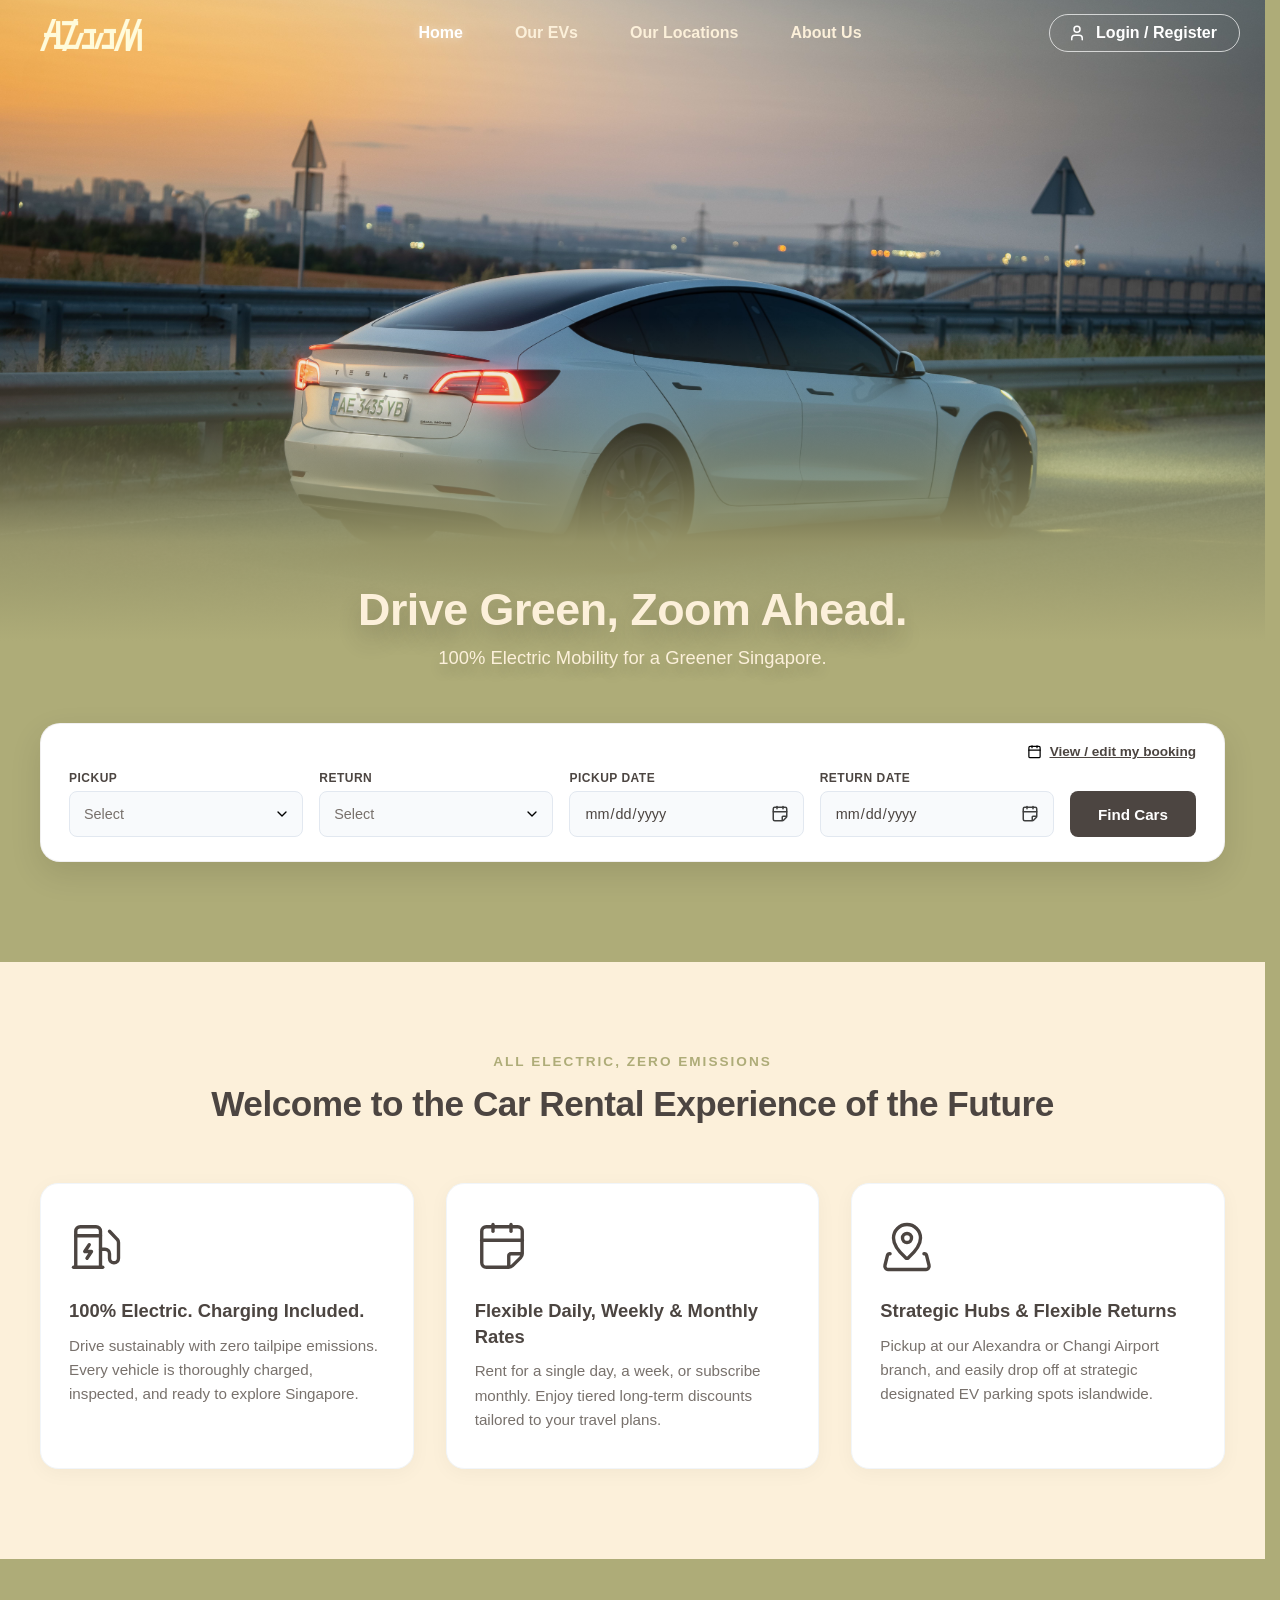
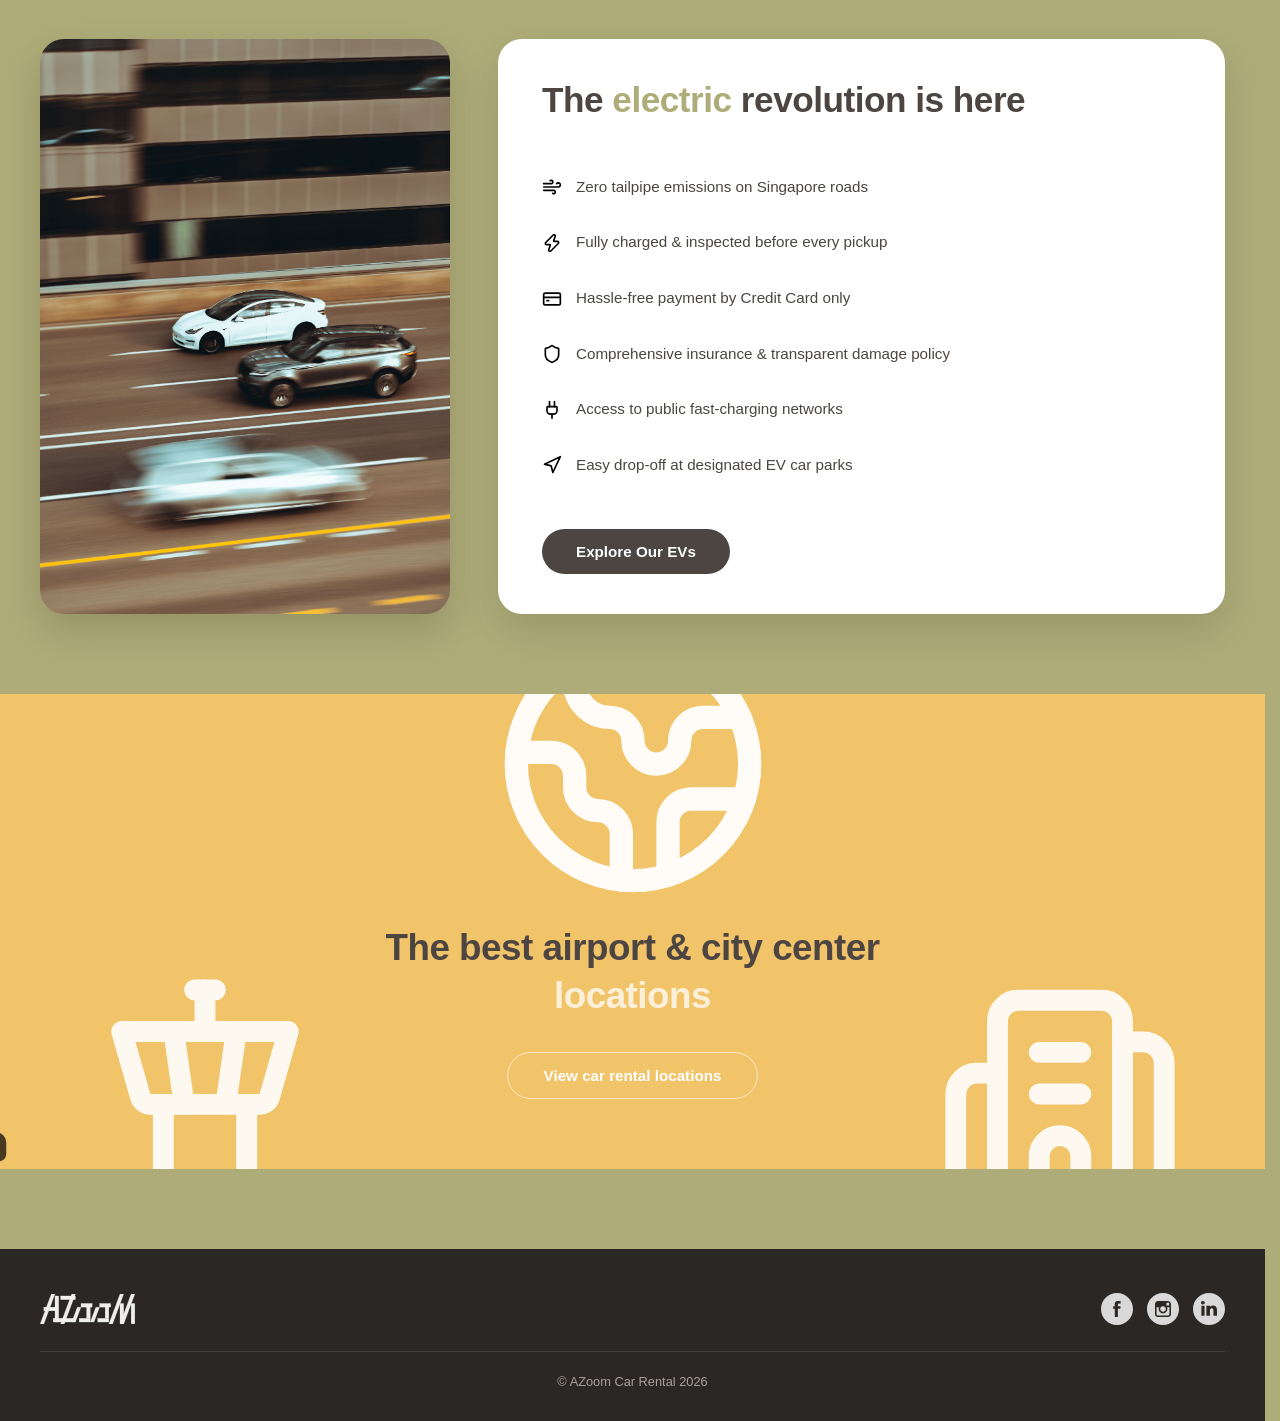
==== commit 45d8b516: "2026/10/31" ====
--- a/index.html
+++ b/index.html
@@ -4,13 +4,15 @@
     <meta charset="UTF-8">
     <meta name="viewport" content="width=device-width, initial-scale=1.0">
     <title>AZoom Car Rental</title>
-    <link rel="stylesheet" href="css/style.css?v=87">
+    <link rel="icon" type="image/svg+xml" href="images/logos/azoom_favicon.svg">
+    <link rel="apple-touch-icon" href="images/logos/azoom_favicon.svg">
+    <link rel="stylesheet" href="css/style.css?v=171">
 </head>
 <body>
 
     <header class="navbar">
-        <div class="logo">
-            <span>AZoom</span>
+        <div class="logo" role="button" aria-label="AZoom Home">
+            <img src="images/logos/azoom.svg" alt="AZoom" class="navbar-logo-img">
         </div>
         <nav class="nav-links">
             <button class="nav-btn active" data-target="home">Home</button>
@@ -23,12 +25,21 @@
                 <img src="images/user.svg" alt="Auth Icon" id="auth-icon" class="auth-icon">
                 <span id="auth-btn-text">Login / Register</span>
             </button>
-            <!-- User Profile Dropdown (Toggled when logged in) -->
+
             <div id="auth-user-dropdown" class="auth-user-dropdown" style="display: none;">
                 <div class="auth-dropdown-user-info">
                     <span class="dropdown-user-name" id="dropdown-user-name">Alex Tan</span>
                     <span class="dropdown-user-email" id="dropdown-user-email">demo@azoom.sg</span>
                 </div>
+                <div class="auth-dropdown-divider"></div>
+                <button type="button" class="auth-dropdown-item-btn" id="dropdown-manage-account-btn">
+                    <img src="images/user.svg" alt="" class="auth-dropdown-item-icon">
+                    <span>Manage Account</span>
+                </button>
+                <button type="button" class="auth-dropdown-item-btn" id="dropdown-manage-bookings-btn">
+                    <img src="images/calendar.svg" alt="" class="auth-dropdown-item-icon">
+                    <span>Manage Bookings</span>
+                </button>
                 <div class="auth-dropdown-divider"></div>
                 <button type="button" class="auth-dropdown-logout-btn" id="auth-logout-btn">
                     <svg width="15" height="15" viewBox="0 0 24 24" fill="none" stroke="currentColor" stroke-width="2.2" stroke-linecap="round" stroke-linejoin="round" aria-hidden="true">
@@ -42,8 +53,6 @@
         </div>
     </header>
 
-
-
     <section id="page-home" class="page-view active">
 
         <div class="hero-visual">
@@ -52,21 +61,19 @@
             <p>100% Electric Mobility for a Greener Singapore.</p>
             </div>
             <div class="hero-car-image">
-            <img src="images/pexels-nazar-kharin-2813332-39414339.jpg" alt="AZoom Electric Car">
-            </div>
-        </div>
-        
+            <img src="images/bg/pexels-nazar-kharin-2813332-39414339.jpg" alt="AZoom Electric Car">
+            </div>
+        </div>
+
         <div class="reservation-widget">
             <div class="reservation-card">
                 <div class="widget-top-bar">
                     <button type="button" id="view-booking-btn" class="link-btn">
-                            <svg xmlns="http://www.w3.org/2000/svg" viewBox="0 0 24 24" fill="none" stroke="currentColor" stroke-width="2" stroke-linecap="round" stroke-linejoin="round" class="booking-link-icon">
-                                <path d="m6 14 1.5-2.9A2 2 0 0 1 9.24 10H20a2 2 0 0 1 1.94 2.5l-1.54 6a2 2 0 0 1-1.95 1.5H4a2 2 0 0 1-2-2V5a2 2 0 0 1 2-2h3.9a2 2 0 0 1 1.69.9l.81 1.2a2 2 0 0 0 1.67.9H18a2 2 0 0 1 2 2v2"/>
-                            </svg>
+                        <img src="images/calendar.svg" alt="" class="booking-link-icon">
                         <span>View / edit my booking</span>
                     </button>
                 </div>
-                
+
                 <div class="widget-inputs-row">
                     <div class="widget-field">
                         <label for="pickup-location">Pickup</label>
@@ -76,7 +83,7 @@
                             <option value="airport">Changi Airport Branch</option>
                         </select>
                     </div>
-                
+
                     <div class="widget-field">
                         <label for="return-location">Return</label>
                         <select id="return-location" required>
@@ -109,8 +116,6 @@
             </div>
         </div>
 
-
-
         <div class="features-section">
             <div class="features-header">
                 <span class="features-tag">ALL ELECTRIC, ZERO EMISSIONS</span>
@@ -133,7 +138,7 @@
                         <p>Drive sustainably with zero tailpipe emissions. Every vehicle is thoroughly charged, inspected, and ready to explore Singapore.</p>
                     </div>
                 </div>
-                
+
                 <div class="feature-card">
                     <div class="feature-icon">
                         <svg xmlns="http://www.w3.org/2000/svg" viewBox="0 0 24 24" fill="none" stroke="currentColor" stroke-width="2" stroke-linecap="round" stroke-linejoin="round" class="feature-svg-icon">
@@ -148,7 +153,7 @@
                         <p>Rent for a single day, a week, or subscribe monthly. Enjoy tiered long-term discounts tailored to your travel plans.</p>
                     </div>
                 </div>
-                
+
                 <div class="feature-card">
                     <div class="feature-icon">
                         <svg xmlns="http://www.w3.org/2000/svg" viewBox="0 0 24 24" fill="none" stroke="currentColor" stroke-width="2" stroke-linecap="round" stroke-linejoin="round" class="feature-svg-icon">
@@ -165,13 +170,11 @@
             </div>
         </div>
 
-
-
         <div class="showcase-section">
             <div class="showcase-image">
-                <img src="images/pexels-incusion-24566649-7521902.jpg" alt="Electric Car on Road">
-            </div>
-            
+                <img src="images/bg/pexels-incusion-24566649-7521902.jpg" alt="Electric Car on Road">
+            </div>
+
             <div class="showcase-content">
                 <h2>The <span class="highlight-text">electric</span> revolution is here</h2>
                 <div class="benefits-grid">
@@ -206,8 +209,6 @@
                 </button>
             </div>
         </div>
-        
-
 
         <div class="locations-banner">
             <div class="banner-tower">
@@ -219,7 +220,7 @@
             <div class="banner-car">
                 <img src="images/car.svg" alt="Driving Car" class="car-icon">
             </div>
-            
+
             <div class="locations-banner-content">
                 <div class="earth-badge">
                     <img src="images/earth.svg" alt="Rotating Earth" class="rotating-earth">
@@ -232,10 +233,8 @@
         </div>
     </section>
 
-
-
             <section id="page-evs" class="page-view">
-        <!-- 1. Top Intro Hero Banner (Concise SIXT-inspired intro) -->
+
         <div class="evs-hero">
             <div class="evs-hero-container">
                 <h1 class="evs-hero-title">DISCOVER SINGAPORE'S FINEST ELECTRIC FLEET</h1>
@@ -243,7 +242,6 @@
             </div>
         </div>
 
-        <!-- 2. Middle Filter Bar (Filter button placed between intro and fleet grid) -->
         <div class="ev-filter-section">
             <div class="ev-filter-container">
                 <div class="ev-filter-info">
@@ -274,18 +272,16 @@
             </div>
         </div>
 
-        <!-- 3. EV Vehicle Grid (9 curated Singapore market & high ROI EV models) -->
         <div class="ev-fleet-section">
             <div class="ev-fleet-container">
-                
-                <!-- Card 1: BYD Atto 3 -->
+
                 <div class="ev-card" data-brand="byd" data-type="suv" data-seats="5" data-price="108">
                     <div class="ev-card-image-box">
                         <img src="images/cars/BYD-Atto_3-2023-HD-c6d412e81c7fb2f19f29fc71c801a09828a964d3f.jpg?v=4" alt="BYD Atto 3" class="ev-real-image ev-img-atto3" loading="lazy">
                     </div>
                     <div class="ev-card-body">
                         <div class="ev-card-header">
-                            <img src="images/byd-seeklogo.svg?v=6" alt="BYD Logo" class="ev-card-brand-logo ev-logo-byd">
+                            <img src="images/logos/byd-seeklogo.svg?v=6" alt="BYD Logo" class="ev-card-brand-logo ev-logo-byd">
                             <h3 class="ev-card-title">BYD Atto 3</h3>
                         </div>
                         <div class="ev-card-specs">
@@ -322,14 +318,13 @@
                     </div>
                 </div>
 
-                <!-- Card 2: Tesla Model 3 -->
                 <div class="ev-card" data-brand="tesla" data-type="sedan" data-seats="5" data-price="138">
                     <div class="ev-card-image-box">
                         <img src="images/cars/Tesla-Model_3-2018-Front_Three-Quarter.669d31aa.jpg?v=4" alt="Tesla Model 3" class="ev-real-image ev-img-model3" loading="lazy">
                     </div>
                     <div class="ev-card-body">
                         <div class="ev-card-header">
-                            <img src="images/tesla.svg" alt="Tesla Logo" class="ev-card-brand-logo">
+                            <img src="images/logos/tesla.svg" alt="Tesla Logo" class="ev-card-brand-logo">
                             <h3 class="ev-card-title">Tesla Model 3</h3>
                         </div>
                         <div class="ev-card-specs">
@@ -366,14 +361,13 @@
                     </div>
                 </div>
 
-                <!-- Card 3: BYD Dolphin -->
                 <div class="ev-card" data-brand="byd" data-type="hatchback" data-seats="5" data-price="88">
                     <div class="ev-card-image-box">
                         <img src="images/cars/BYD-Dolphin-2024-HD-f6bb09f91c7f1266a9e34d3b3cecb14c4556f7d42.jpg?v=4" alt="BYD Dolphin" class="ev-real-image ev-img-dolphin" loading="lazy">
                     </div>
                     <div class="ev-card-body">
                         <div class="ev-card-header">
-                            <img src="images/byd-seeklogo.svg?v=6" alt="BYD Logo" class="ev-card-brand-logo ev-logo-byd">
+                            <img src="images/logos/byd-seeklogo.svg?v=6" alt="BYD Logo" class="ev-card-brand-logo ev-logo-byd">
                             <h3 class="ev-card-title">BYD Dolphin</h3>
                         </div>
                         <div class="ev-card-specs">
@@ -410,14 +404,13 @@
                     </div>
                 </div>
 
-                <!-- Card 4: Hyundai Ioniq 5 -->
                 <div class="ev-card" data-brand="hyundai" data-type="suv" data-seats="5" data-price="118">
                     <div class="ev-card-image-box">
                         <img src="images/cars/Hyundai-Ioniq_5-2022-HD-f85146b11c7f96772e83d82bd50100b71d44c0d42.jpg?v=4" alt="Hyundai Ioniq 5" class="ev-real-image ev-img-ioniq5" loading="lazy">
                     </div>
                     <div class="ev-card-body">
                         <div class="ev-card-header">
-                            <img src="images/hyundai.svg" alt="Hyundai Logo" class="ev-card-brand-logo">
+                            <img src="images/logos/hyundai.svg" alt="Hyundai Logo" class="ev-card-brand-logo">
                             <h3 class="ev-card-title">Hyundai Ioniq 5</h3>
                         </div>
                         <div class="ev-card-specs">
@@ -454,14 +447,13 @@
                     </div>
                 </div>
 
-                <!-- Card 5: Tesla Model Y -->
                 <div class="ev-card" data-brand="tesla" data-type="suv" data-seats="5" data-price="158">
                     <div class="ev-card-image-box">
                         <img src="images/cars/Tesla-Model_Y-2025-HD-523e3c931c7f5d0a4f418b05a89600ac1ce5d0d44.jpg?v=4" alt="Tesla Model Y" class="ev-real-image ev-img-modely" loading="lazy">
                     </div>
                     <div class="ev-card-body">
                         <div class="ev-card-header">
-                            <img src="images/tesla.svg" alt="Tesla Logo" class="ev-card-brand-logo">
+                            <img src="images/logos/tesla.svg" alt="Tesla Logo" class="ev-card-brand-logo">
                             <h3 class="ev-card-title">Tesla Model Y</h3>
                         </div>
                         <div class="ev-card-specs">
@@ -498,14 +490,13 @@
                     </div>
                 </div>
 
-                <!-- Card 6: BYD Seal -->
                 <div class="ev-card" data-brand="byd" data-type="sedan" data-seats="5" data-price="128">
                     <div class="ev-card-image-box">
                         <img src="images/cars/BYD-Seal-2024-HD-00ff09881c7f376045ab7597d957e100f5eb9fd47.jpg?v=4" alt="BYD Seal" class="ev-real-image ev-img-seal" loading="lazy">
                     </div>
                     <div class="ev-card-body">
                         <div class="ev-card-header">
-                            <img src="images/byd-seeklogo.svg?v=6" alt="BYD Logo" class="ev-card-brand-logo ev-logo-byd">
+                            <img src="images/logos/byd-seeklogo.svg?v=6" alt="BYD Logo" class="ev-card-brand-logo ev-logo-byd">
                             <h3 class="ev-card-title">BYD Seal</h3>
                         </div>
                         <div class="ev-card-specs">
@@ -542,14 +533,13 @@
                     </div>
                 </div>
 
-                <!-- Card 7: Polestar 2 -->
                 <div class="ev-card" data-brand="polestar" data-type="sedan" data-seats="5" data-price="148">
                     <div class="ev-card-image-box">
                         <img src="images/cars/Polestar-2-2020-HD-c03bca271c7f8e347b951d849a45802675023dd47.jpg?v=4" alt="Polestar 2" class="ev-real-image ev-img-polestar2" loading="lazy">
                     </div>
                     <div class="ev-card-body">
                         <div class="ev-card-header">
-                            <img src="images/polestar.svg" alt="Polestar Logo" class="ev-card-brand-logo">
+                            <img src="images/logos/polestar.svg" alt="Polestar Logo" class="ev-card-brand-logo">
                             <h3 class="ev-card-title">Polestar 2</h3>
                         </div>
                         <div class="ev-card-specs">
@@ -586,14 +576,13 @@
                     </div>
                 </div>
 
-                <!-- Card 8: Mercedes-Benz EQB -->
                 <div class="ev-card" data-brand="mercedes-benz" data-type="suv" data-seats="7" data-price="188">
                     <div class="ev-card-image-box">
                         <img src="images/cars/Mercedes-Benz-EQB-2022-HD-3704759d1c7fcdc6a9716c21cacb91296b6934d48.jpg?v=4" alt="Mercedes-Benz EQB" class="ev-real-image ev-img-eqb" loading="lazy">
                     </div>
                     <div class="ev-card-body">
                         <div class="ev-card-header">
-                            <img src="images/mercedes-benz.svg" alt="Mercedes-Benz Logo" class="ev-card-brand-logo">
+                            <img src="images/logos/mercedes-benz.svg" alt="Mercedes-Benz Logo" class="ev-card-brand-logo">
                             <h3 class="ev-card-title">Mercedes-Benz EQB</h3>
                         </div>
                         <div class="ev-card-specs">
@@ -630,14 +619,13 @@
                     </div>
                 </div>
 
-                <!-- Card 9: BMW i4 -->
                 <div class="ev-card" data-brand="bmw" data-type="sedan" data-seats="5" data-price="178">
                     <div class="ev-card-image-box">
                         <img src="images/cars/BMW-i4-2022-HD-5d92bb5b1c7fd1d8f1e1dd85b83d01944cec19d4b.jpg?v=4" alt="BMW i4" class="ev-real-image ev-img-bmwi4" loading="lazy">
                     </div>
                     <div class="ev-card-body">
                         <div class="ev-card-header">
-                            <img src="images/bmw.svg" alt="BMW Logo" class="ev-card-brand-logo">
+                            <img src="images/logos/bmw.svg" alt="BMW Logo" class="ev-card-brand-logo">
                             <h3 class="ev-card-title">BMW i4</h3>
                         </div>
                         <div class="ev-card-specs">
@@ -674,7 +662,6 @@
                     </div>
                 </div>
 
-                <!-- Empty State (Shown when 0 vehicles match filters) -->
                 <div class="ev-empty-state" id="ev-empty-state" style="display: none;">
                     <div class="ev-empty-icon-box">
                         <img src="images/car.svg" alt="No vehicles found" class="ev-empty-icon">
@@ -688,10 +675,8 @@
         </div>
     </section>
 
-
-
         <section id="page-locations" class="page-view">
-        <!-- 1. Locations Hero Banner -->
+
         <div class="locations-hero">
             <div class="locations-hero-container">
                 <div class="locations-hero-text">
@@ -704,66 +689,75 @@
             </div>
         </div>
 
-                                <!-- 2. Locations Main Content Wrapper (Unified 1200px Content Grid) -->
         <div class="locations-content-wrapper">
             <div class="locations-container">
-                
-                <!-- Row 1: Branches (2 Cards) -->
+
                 <div class="locations-row branches-row">
-                    <!-- Branch Card 1: Alexandra Main Branch -->
+
                     <div class="location-card" data-loc-id="alexandra">
                         <div class="loc-img-wrapper">
-                            <img src="images/image-asset.jpg" alt="Alexandra Main Branch">
+                            <img src="images/bg/image-asset.jpg" alt="Alexandra Main Branch">
                         </div>
                         <div class="loc-card-body">
-                            <h3>Alexandra Main Branch</h3>
+                            <h3>
+                                <img src="images/warehouse.svg" alt="" class="loc-title-icon">
+                                <span>Alexandra Main Branch</span>
+                            </h3>
                             <button type="button" class="loc-details-btn" data-location="alexandra">View Details</button>
                         </div>
                     </div>
 
-                    <!-- Branch Card 2: Changi Airport Branch -->
                     <div class="location-card" data-loc-id="airport">
                         <div class="loc-img-wrapper">
-                            <img src="images/shawn-lWFw6fGkadw-unsplash.jpg" alt="Changi Airport Branch">
+                            <img src="images/bg/shawn-lWFw6fGkadw-unsplash.jpg" alt="Changi Airport Branch">
                         </div>
                         <div class="loc-card-body">
-                            <h3>Changi Airport Branch</h3>
+                            <h3>
+                                <img src="images/warehouse.svg" alt="" class="loc-title-icon">
+                                <span>Changi Airport Branch</span>
+                            </h3>
                             <button type="button" class="loc-details-btn" data-location="airport">View Details</button>
                         </div>
                     </div>
                 </div>
 
-                <!-- Row 2: Car Parks (3 Cards) -->
                 <div class="locations-row carparks-row">
-                    <!-- Card 3: Orchard Car Park -->
+
                     <div class="location-card" data-loc-id="orchard">
                         <div class="loc-img-wrapper">
-                            <img src="images/jie-yeu-teoh-dYjkroR6Mi4-unsplash.jpg" alt="Orchard Car Park">
+                            <img src="images/bg/jie-yeu-teoh-dYjkroR6Mi4-unsplash.jpg" alt="Orchard Car Park">
                         </div>
                         <div class="loc-card-body">
-                            <h3>Orchard Car Park</h3>
+                            <h3>
+                                <img src="images/square-parking.svg" alt="" class="loc-title-icon">
+                                <span>Orchard Car Park</span>
+                            </h3>
                             <button type="button" class="loc-details-btn" data-location="orchard">View Details</button>
                         </div>
                     </div>
 
-                    <!-- Card 4: Jurong East Car Park -->
                     <div class="location-card" data-loc-id="jurong">
                         <div class="loc-img-wrapper">
-                            <img src="images/shawn-31J1gazL5ro-unsplash.jpg" alt="Jurong East Car Park">
+                            <img src="images/bg/shawn-31J1gazL5ro-unsplash.jpg" alt="Jurong East Car Park">
                         </div>
                         <div class="loc-card-body">
-                            <h3>Jurong East Car Park</h3>
+                            <h3>
+                                <img src="images/square-parking.svg" alt="" class="loc-title-icon">
+                                <span>Jurong East Car Park</span>
+                            </h3>
                             <button type="button" class="loc-details-btn" data-location="jurong">View Details</button>
                         </div>
                     </div>
 
-                    <!-- Card 5: Woodlands Car Park -->
                     <div class="location-card" data-loc-id="woodlands">
                         <div class="loc-img-wrapper">
-                            <img src="images/WoodsSquare_Masthead-20240515-min.jpg" alt="Woodlands Car Park">
+                            <img src="images/bg/WoodsSquare_Masthead-20240515-min.jpg" alt="Woodlands Car Park">
                         </div>
                         <div class="loc-card-body">
-                            <h3>Woodlands Car Park</h3>
+                            <h3>
+                                <img src="images/square-parking.svg" alt="" class="loc-title-icon">
+                                <span>Woodlands Car Park</span>
+                            </h3>
                             <button type="button" class="loc-details-btn" data-location="woodlands">View Details</button>
                         </div>
                     </div>
@@ -772,16 +766,13 @@
             </div>
         </div>
     </section>
-
-    
 
     <section id="page-about" class="page-view">
         <div class="about-hero-wrapper">
-        
-        <!-- 1. About Hero: 扎根狮城，绿色启�?-->
+
         <div class="about-hero">
             <div class="about-hero-media">
-                <img src="images/jeremy-kwok-nI7ClYyc4cY-unsplash.jpg" alt="Singapore Clean Mobility Streetscape">
+                <img src="images/bg/jeremy-kwok-nI7ClYyc4cY-unsplash.jpg" alt="Singapore Clean Mobility Streetscape">
             </div>
             <div class="about-hero-container">
             <div class="about-hero-content">
@@ -793,7 +784,7 @@
             </div>
         </div>
         </div>
-        <!-- 2. 生态背书栏 (Credentials Bar) -->
+
         <div class="about-creds-bar">
             <div class="about-creds-container">
             <div class="cred-item">
@@ -818,7 +809,7 @@
             </div>
         </div>
         </div>
-        <!-- 3. 故事第一�? 驱动未来 (Driving the Future - �?Zaptec 充电桩实�? -->
+
         <div class="about-story-section">
             <div class="story-grid">
                 <div class="story-text-col">
@@ -842,17 +833,17 @@
                 </div>
                 <div class="story-image-col">
                     <div class="story-img-card">
-                        <img src="images/zaptec-hKDUWDQTZMw-unsplash.jpg" alt="AZoom Clean EV Smart Charging">
-                    </div>
-                </div>
-            </div>
-        </div>
-        <!-- 4. 故事第二�? 数字化无缝体�?(Drive With Us - �?Polestar 2 数字化中控特�? -->
+                        <img src="images/bg/zaptec-hKDUWDQTZMw-unsplash.jpg" alt="AZoom Clean EV Smart Charging">
+                    </div>
+                </div>
+            </div>
+        </div>
+
         <div class="about-story-section">
             <div class="story-grid reverse">
                 <div class="story-image-col">
                     <div class="story-img-card">
-                        <img src="images/patrick-langwallner-ebd97HAQbMI-unsplash.jpg" alt="AZoom Digital Smart Cockpit">
+                        <img src="images/bg/patrick-langwallner-ebd97HAQbMI-unsplash.jpg" alt="AZoom Digital Smart Cockpit">
                     </div>
                 </div>
                 <div class="story-text-col">
@@ -868,7 +859,7 @@
                 </div>
             </div>
         </div>
-        <!-- 5. 绿色战绩量化�?(Impact Metrics Bar) -->
+
         <div class="about-metrics-bar">
             <div class="about-metrics-container">
             <div class="metrics-header">
@@ -899,14 +890,14 @@
             </div>
             </div>
         </div>
-        <!-- 6. 联络与留言枢纽 (Get In Touch Today) -->
+
         <div class="about-contact-section" id="about-contact-anchor">
             <div class="contact-container">
                 <div class="contact-info-col">
                     <span class="section-kicker">CONTACT US</span>
                     <h2>Get in touch with our team</h2>
                     <p>Have questions regarding fleet availability, corporate partnerships, or custom rental terms? Our support team is on standby 7 days a week.</p>
-                    
+
                     <div class="contact-details-list">
                         <div class="contact-item">
                             <img src="images/mail.svg" alt="Email" class="contact-icon">
@@ -949,12 +940,6 @@
                             </div>
                             <div class="form-btn-row">
                                 <button type="submit" class="contact-submit-btn">Send message</button>
-                                <div class="form-toast-msg" id="form-toast-msg">
-                                    <svg xmlns="http://www.w3.org/2000/svg" width="18" height="18" viewBox="0 0 24 24" fill="none" stroke="currentColor" stroke-width="2.5" stroke-linecap="round" stroke-linejoin="round" class="toast-check-icon">
-                                        <polyline points="20 6 9 17 4 12"></polyline>
-                                    </svg>
-                                    <span>Message sent!</span>
-                                </div>
                             </div>
                         </form>
                     </div>
@@ -963,7 +948,6 @@
         </div>
     </section>
 
-    <!-- 5. Dedicated Search Results Page -->
     <section id="page-search" class="page-view">
         <div class="search-page-header">
             <div class="search-page-container">
@@ -979,9 +963,7 @@
                 <div class="search-widget-card">
                     <div class="widget-top-bar">
                         <button type="button" id="search-view-booking-btn" class="link-btn">
-                            <svg xmlns="http://www.w3.org/2000/svg" viewBox="0 0 24 24" fill="none" stroke="currentColor" stroke-width="2" stroke-linecap="round" stroke-linejoin="round" class="booking-link-icon">
-                                <path d="m6 14 1.5-2.9A2 2 0 0 1 9.24 10H20a2 2 0 0 1 1.94 2.5l-1.54 6a2 2 0 0 1-1.95 1.5H4a2 2 0 0 1-2-2V5a2 2 0 0 1 2-2h3.9a2 2 0 0 1 1.69.9l.81 1.2a2 2 0 0 0 1.67.9H18a2 2 0 0 1 2 2v2"/>
-                            </svg>
+                            <img src="images/calendar.svg" alt="" class="booking-link-icon">
                             <span>View / edit my booking</span>
                         </button>
                     </div>
@@ -995,7 +977,7 @@
                                     <option value="airport">Changi Airport Branch</option>
                                 </select>
                             </div>
-                        
+
                             <div class="widget-field">
                                 <label for="search-return-location">Return</label>
                                 <select id="search-return-location" required>
@@ -1032,14 +1014,13 @@
 
         <div class="search-results-section">
             <div class="search-results-container">
-                <!-- Initial Empty State (Direct visit or no criteria submitted: pure white circle, no outer box) -->
+
                 <div id="search-empty-state" class="search-empty-circle-wrap">
                     <div class="search-empty-circle">
                         <img src="images/search.svg" alt="Search" class="search-empty-icon-img">
                     </div>
                 </div>
 
-                <!-- Skeleton Loading State (Shown while querying available vehicles) -->
                 <div id="search-loading-state" class="search-skeleton-wrapper" style="display: none;" aria-live="polite">
                     <div class="search-results-header search-skeleton-header">
                         <div class="skeleton-bone skeleton-header-title"></div>
@@ -1052,7 +1033,7 @@
                         </div>
                     </div>
                     <div class="ev-fleet-container search-fleet-container search-skeleton-fleet">
-                        <!-- Skeleton Card 1 -->
+
                         <div class="search-skeleton-card">
                             <div class="skeleton-bone skeleton-img-box"></div>
                             <div class="skeleton-card-body">
@@ -1076,7 +1057,6 @@
                             </div>
                         </div>
 
-                        <!-- Skeleton Card 2 -->
                         <div class="search-skeleton-card">
                             <div class="skeleton-bone skeleton-img-box"></div>
                             <div class="skeleton-card-body">
@@ -1102,7 +1082,6 @@
                     </div>
                 </div>
 
-                <!-- Active Search Results (Hidden until search is triggered) -->
                 <div id="search-results-content" class="search-results-content" style="display: none;">
                     <div class="search-results-header">
                         <h2 class="search-results-title"><span id="search-available-count">9</span> Available Vehicles</h2>
@@ -1131,10 +1110,9 @@
                     </div>
 
                     <div class="ev-fleet-container search-fleet-container" id="search-fleet-grid">
-                        <!-- Cloned 9 curated electric vehicles -->
-                    </div>
-
-                    <!-- Empty State for Search Filter (when 0 vehicles match filter criteria) -->
+
+                    </div>
+
                     <div class="ev-empty-state search-filter-empty-state" id="search-filter-empty-state" style="display: none;">
                         <div class="ev-empty-icon-box">
                             <img src="images/car.svg" alt="No vehicles found" class="ev-empty-icon">
@@ -1148,21 +1126,57 @@
         </div>
     </section>
 
-    <!-- 6. Dedicated Reservation Confirmation & Time Selection Page (#page-reserve) -->
     <section id="page-reserve" class="page-view">
         <div class="search-page-header reserve-yellow-header" id="reserve-yellow-header">
             <div class="search-page-container">
                 <div class="search-page-top-bar">
-                    <button type="button" id="reserve-back-btn" class="search-back-btn" aria-label="Back to Search Results">
+                    <button type="button" id="reserve-back-btn" class="search-back-btn" aria-label="Back">
                         <svg xmlns="http://www.w3.org/2000/svg" width="16" height="16" viewBox="0 0 24 24" fill="none" stroke="currentColor" stroke-width="2.2" stroke-linecap="round" stroke-linejoin="round" class="search-back-icon">
                             <path d="m12 19-7-7 7-7"/>
                             <path d="M19 12H5"/>
                         </svg>
-                        <span>Back to Vehicle Selection</span>
+                        <span id="reserve-back-btn-text">Back to Vehicle Selection</span>
                     </button>
                 </div>
                 <div class="reserve-header-hero-slot">
                     <h1 class="reserve-page-title">Complete Your Reservation</h1>
+
+                    <div class="reserve-stepper" id="reserve-stepper" role="navigation" aria-label="Reservation Steps">
+                        <div class="reserve-step-item is-active" id="reserve-step-node-1" data-step="1">
+                            <div class="reserve-step-dot">
+                                <svg class="reserve-step-check" viewBox="0 0 24 24" fill="none" stroke="currentColor" stroke-width="3" stroke-linecap="round" stroke-linejoin="round" width="12" height="12" aria-hidden="true">
+                                    <polyline points="20 6 9 17 4 12"></polyline>
+                                </svg>
+                            </div>
+                            <span class="reserve-step-label">Confirm Time</span>
+                        </div>
+
+                        <div class="reserve-step-line" id="reserve-step-line-1">
+                            <div class="reserve-step-line-fill"></div>
+                        </div>
+
+                        <div class="reserve-step-item" id="reserve-step-node-2" data-step="2">
+                            <div class="reserve-step-dot">
+                                <svg class="reserve-step-check" viewBox="0 0 24 24" fill="none" stroke="currentColor" stroke-width="3" stroke-linecap="round" stroke-linejoin="round" width="12" height="12" aria-hidden="true">
+                                    <polyline points="20 6 9 17 4 12"></polyline>
+                                </svg>
+                            </div>
+                            <span class="reserve-step-label">Make Payment</span>
+                        </div>
+
+                        <div class="reserve-step-line" id="reserve-step-line-2">
+                            <div class="reserve-step-line-fill"></div>
+                        </div>
+
+                        <div class="reserve-step-item" id="reserve-step-node-3" data-step="3">
+                            <div class="reserve-step-dot">
+                                <svg class="reserve-step-check" viewBox="0 0 24 24" fill="none" stroke="currentColor" stroke-width="3" stroke-linecap="round" stroke-linejoin="round" width="12" height="12" aria-hidden="true">
+                                    <polyline points="20 6 9 17 4 12"></polyline>
+                                </svg>
+                            </div>
+                            <span class="reserve-step-label">Completed</span>
+                        </div>
+                    </div>
                 </div>
             </div>
         </div>
@@ -1170,9 +1184,9 @@
         <div class="reserve-page-wrapper">
             <div class="reserve-page-container">
 
-                <div class="reserve-workspace">
-                    <!-- Left Column: Selected Vehicle Information Only -->
-                    <div class="reserve-summary-col">
+                <div class="reserve-workspace" id="reserve-workspace">
+
+                    <div class="reserve-summary-col" id="reserve-summary-col">
                         <div class="reserve-card reserve-vehicle-card">
                             <div class="reserve-card-topbar">
                                 <span class="reserve-card-tag">SELECTED VEHICLE</span>
@@ -1183,7 +1197,7 @@
                                 </div>
                                 <div class="reserve-vehicle-info">
                                     <div class="reserve-vehicle-title-row">
-                                        <img id="reserve-car-logo" src="images/byd-seeklogo.svg?v=6" alt="Brand" class="reserve-brand-logo">
+                                        <img id="reserve-car-logo" src="images/logos/byd-seeklogo.svg?v=6" alt="Brand" class="reserve-brand-logo">
                                         <h2 id="reserve-car-name">BYD Atto 3</h2>
                                         <strong class="rate-val" id="reserve-car-rate">S$108 / day</strong>
                                     </div>
@@ -1192,20 +1206,20 @@
                         </div>
                     </div>
 
-                    <!-- Right Column: All Other Rental Details (Itinerary, Dates, Time Selection & Total) -->
-                    <div class="reserve-action-col">
-                        <div class="reserve-card reserve-details-card">
+                    <div class="reserve-action-col" id="reserve-action-col">
+
+                        <div class="reserve-card reserve-details-card reserve-step-panel" id="reserve-step-panel-1">
                             <div class="reserve-card-topbar">
                                 <span class="reserve-card-tag">YOUR RESERVATION DETAILS</span>
                             </div>
 
                             <div class="reserve-details-body">
-                                <!-- Read-Only Itinerary & Date Range -->
+
                                 <div class="reserve-locked-grid">
                                     <div class="reserve-locked-field">
                                         <span class="locked-field-label">Pickup Location</span>
                                         <div class="locked-field-box">
-                                            <img src="images/map-pinned.svg" alt="" class="locked-field-icon">
+                                            <img src="images/warehouse.svg" alt="" class="locked-field-icon" id="reserve-locked-pickup-icon">
                                             <span id="reserve-locked-pickup-loc">Alexandra Main Branch</span>
                                         </div>
                                     </div>
@@ -1213,7 +1227,7 @@
                                     <div class="reserve-locked-field">
                                         <span class="locked-field-label">Return Location</span>
                                         <div class="locked-field-box">
-                                            <img src="images/navigation.svg" alt="" class="locked-field-icon">
+                                            <img src="images/warehouse.svg" alt="" class="locked-field-icon" id="reserve-locked-return-icon">
                                             <span id="reserve-locked-return-loc">Changi Airport Branch</span>
                                         </div>
                                     </div>
@@ -1237,7 +1251,10 @@
                                 <form id="reserve-time-form" class="reserve-time-form" onsubmit="return false;" novalidate>
                                     <div class="reserve-time-grid">
                                         <div class="reserve-time-field" id="field-reserve-pickup-time">
-                                            <label for="reserve-pickup-time" class="locked-field-label">Pickup Time</label>
+                                            <div class="reserve-time-label-row">
+                                                <label for="reserve-pickup-time" class="locked-field-label">Pickup Time</label>
+                                                <span class="reserve-branch-hours-pill" id="reserve-branch-hours-pill" style="display: none;">Counter: 08:00 – 21:00</span>
+                                            </div>
                                             <select id="reserve-pickup-time" class="reserve-time-select" required>
                                                 <option value="" disabled selected hidden>Select</option>
                                             </select>
@@ -1245,7 +1262,9 @@
                                         </div>
 
                                         <div class="reserve-time-field" id="field-reserve-return-time">
-                                            <label for="reserve-return-time" class="locked-field-label">Return Time</label>
+                                            <div class="reserve-time-label-row">
+                                                <label for="reserve-return-time" class="locked-field-label">Return Time</label>
+                                            </div>
                                             <select id="reserve-return-time" class="reserve-time-select" required>
                                                 <option value="" disabled selected hidden>Select</option>
                                             </select>
@@ -1270,54 +1289,276 @@
                                     </div>
 
                                     <button type="submit" id="reserve-confirm-btn" class="reserve-confirm-btn">
-                                        <span>Confirm Reservation</span>
+                                        <span>Continue to Payment</span>
                                     </button>
                                 </form>
                             </div>
                         </div>
-                    </div>
-                </div>            </div>
+
+                        <div class="reserve-payment-split reserve-step-panel" id="reserve-step-panel-2" style="display: none;">
+
+                            <div class="reserve-card payment-bill-card">
+                                <div class="reserve-card-topbar">
+                                    <span class="reserve-card-tag">BILLING SUMMARY</span>
+                                </div>
+                                <div class="payment-bill-body">
+                                    <div class="payment-bill-hero">
+                                        <span class="payment-bill-hero-label">Amount Due</span>
+                                        <strong class="payment-bill-hero-amount" id="pay-total-amount">S$216</strong>
+                                    </div>
+
+                                    <div class="payment-bill-list">
+                                        <div class="payment-bill-row">
+                                            <div class="payment-bill-item-main">
+                                                <strong id="pay-bill-car-name">BYD Atto 3</strong>
+                                                <span id="pay-bill-schedule">2026-10-28 10:00 &rarr; 2026-10-29 10:00</span>
+                                            </div>
+                                        </div>
+
+                                        <div class="payment-bill-divider"></div>
+
+                                        <div class="payment-bill-row">
+                                            <span id="pay-bill-calc">S$108 &times; 2 days</span>
+                                            <strong id="pay-bill-subtotal">S$216</strong>
+                                        </div>
+                                        <div class="payment-bill-row">
+                                            <span>EV Charging &amp; Basic Insurance</span>
+                                            <span class="cost-free-tag">Included</span>
+                                        </div>
+
+                                        <div class="payment-bill-divider"></div>
+
+                                        <div class="payment-bill-row payment-bill-total-row">
+                                            <span>Total Amount</span>
+                                            <strong id="pay-bill-total-bottom">S$216</strong>
+                                        </div>
+                                    </div>
+
+                                    <div class="payment-bill-actions">
+                                        <button type="button" id="reserve-payment-back-btn" class="payment-back-btn">
+                                            <span>Back</span>
+                                        </button>
+                                        <button type="button" id="bill-make-payment-btn" class="reserve-confirm-btn bill-pay-btn is-unverified">
+                                            <span class="bill-pay-dots" aria-hidden="true"><span></span><span></span><span></span></span>
+                                            <span id="bill-make-payment-text">Make Payment</span>
+                                        </button>
+                                    </div>
+                                </div>
+                            </div>
+
+                            <div class="reserve-payment-method-shell">
+                                <div class="gateway-mode-tabs" role="tablist" aria-label="Payment Mode Selection">
+                                    <button type="button" class="gateway-mode-tab is-active" id="gateway-tab-saved" role="tab" aria-selected="true" aria-controls="gateway-saved-shell">
+                                        <svg viewBox="0 0 24 24" fill="none" stroke="currentColor" stroke-width="2" stroke-linecap="round" stroke-linejoin="round" width="15" height="15" aria-hidden="true">
+                                            <rect x="2" y="5" width="20" height="14" rx="2"></rect>
+                                            <line x1="2" y1="10" x2="22" y2="10"></line>
+                                        </svg>
+                                        <span>Saved Cards</span>
+                                    </button>
+                                    <button type="button" class="gateway-mode-tab" id="gateway-tab-new" role="tab" aria-selected="false" aria-controls="gateway-module-shell">
+                                        <svg viewBox="0 0 24 24" fill="none" stroke="currentColor" stroke-width="2" stroke-linecap="round" stroke-linejoin="round" width="15" height="15" aria-hidden="true">
+                                            <line x1="12" y1="5" x2="12" y2="19"></line>
+                                            <line x1="5" y1="12" x2="19" y2="12"></line>
+                                        </svg>
+                                        <span>New Card</span>
+                                    </button>
+                                </div>
+
+                                <div class="gateway-saved-shell" id="gateway-saved-shell">
+                                    <div class="gateway-saved-topbar">
+                                        <div class="gateway-saved-header-left">
+                                            <svg viewBox="0 0 24 24" fill="none" stroke="currentColor" stroke-width="2.2" stroke-linecap="round" stroke-linejoin="round" width="16" height="16" aria-hidden="true">
+                                                <rect x="2" y="5" width="20" height="14" rx="2"></rect>
+                                                <line x1="2" y1="10" x2="22" y2="10"></line>
+                                            </svg>
+                                            <span>Saved Cards</span>
+                                        </div>
+                                        <span class="gateway-saved-count-pill" id="gateway-saved-count-pill">Saved cards</span>
+                                    </div>
+
+                                    <div class="gateway-saved-body">
+                                        <div class="gateway-saved-cards-list" id="gateway-saved-cards-list"></div>
+
+                                        <div class="gateway-saved-empty" id="gateway-saved-empty" style="display: none;">
+                                            <div class="gateway-saved-empty-icon" aria-hidden="true">
+                                                <svg viewBox="0 0 24 24" fill="none" stroke="currentColor" stroke-width="1.8" width="28" height="28">
+                                                    <rect x="2" y="5" width="20" height="14" rx="2"></rect>
+                                                    <line x1="2" y1="10" x2="22" y2="10"></line>
+                                                </svg>
+                                            </div>
+                                            <div class="gateway-saved-empty-title">No Saved Cards</div>
+                                            <p class="gateway-saved-empty-desc">You don't have any saved cards in your account yet. Switch to New Card to enter your payment details.</p>
+                                            <button type="button" class="gateway-switch-new-btn" id="gateway-switch-new-btn">
+                                                <span>Enter a New Card</span>
+                                                <svg viewBox="0 0 24 24" fill="none" stroke="currentColor" stroke-width="2.2" width="14" height="14" aria-hidden="true">
+                                                    <polyline points="9 18 15 12 9 6"></polyline>
+                                                </svg>
+                                            </button>
+                                        </div>
+                                    </div>
+                                </div>
+
+                                <div class="gateway-module-shell" id="gateway-module-shell" style="display: none;">
+                                    <div class="gateway-module-topbar">
+                                        <div class="gateway-lock-title">
+                                            <svg viewBox="0 0 24 24" fill="none" stroke="currentColor" stroke-width="2.2" stroke-linecap="round" stroke-linejoin="round" width="15" height="15" aria-hidden="true">
+                                                <rect x="3" y="11" width="18" height="11" rx="2" ry="2"></rect>
+                                                <path d="M7 11V7a5 5 0 0 1 10 0v4"></path>
+                                            </svg>
+                                            <span>Card Verification</span>
+                                        </div>
+                                        <div class="gateway-card-brands" id="gateway-card-brands" aria-label="Accepted Cards: Visa, Mastercard, American Express, Discover, JCB">
+                                            <span class="gateway-brand-logo-box" data-card-brand="visa"><img src="images/logos/visa.svg" alt="Visa" class="gateway-brand-logo"></span>
+                                            <span class="gateway-brand-logo-box" data-card-brand="mastercard"><img src="images/logos/mastercard.svg" alt="Mastercard" class="gateway-brand-logo"></span>
+                                            <span class="gateway-brand-logo-box" data-card-brand="amex"><img src="images/logos/americanexpress.svg" alt="American Express" class="gateway-brand-logo"></span>
+                                            <span class="gateway-brand-logo-box" data-card-brand="discover"><img src="images/logos/discover.svg" alt="Discover" class="gateway-brand-logo"></span>
+                                            <span class="gateway-brand-logo-box" data-card-brand="jcb"><img src="images/logos/jcb.svg" alt="JCB" class="gateway-brand-logo"></span>
+                                        </div>
+                                    </div>
+
+                                    <div class="gateway-module-body">
+                                        <form id="reserve-payment-form" class="reserve-payment-form" onsubmit="return false;" novalidate>
+                                            <div class="payment-field" id="field-pay-name">
+                                                <label for="pay-card-name" class="gateway-field-label">Cardholder Name</label>
+                                                <input type="text" id="pay-card-name" class="payment-input gateway-input" placeholder="Name on card" autocomplete="cc-name" required>
+                                                <span class="reserve-field-error" id="pay-name-error"></span>
+                                            </div>
+
+                                            <div class="payment-field" id="field-pay-number">
+                                                <label for="pay-card-number" class="gateway-field-label">Card Number</label>
+                                                <div class="payment-card-input-wrap">
+                                                    <input type="text" id="pay-card-number" class="payment-input gateway-input" placeholder="0000 0000 0000 0000" inputmode="numeric" maxlength="19" autocomplete="cc-number" required>
+                                                    <img src="images/credit-card.svg" alt="" class="payment-input-card-icon">
+                                                </div>
+                                                <span class="reserve-field-error" id="pay-number-error"></span>
+                                            </div>
+
+                                            <div class="payment-row-grid">
+                                                <div class="payment-field" id="field-pay-expiry">
+                                                    <label for="pay-card-expiry" class="gateway-field-label">Expiry Date</label>
+                                                    <input type="text" id="pay-card-expiry" class="payment-input gateway-input" placeholder="MM/YY" inputmode="numeric" maxlength="5" autocomplete="cc-exp" required>
+                                                    <span class="reserve-field-error" id="pay-expiry-error"></span>
+                                                </div>
+
+                                                <div class="payment-field" id="field-pay-cvv">
+                                                    <label for="pay-card-cvv" class="gateway-field-label">CVV / CVC</label>
+                                                    <input type="password" id="pay-card-cvv" class="payment-input gateway-input" placeholder="3 digits" inputmode="numeric" maxlength="4" autocomplete="cc-csc" required>
+                                                    <span class="reserve-field-error" id="pay-cvv-error"></span>
+                                                </div>
+                                            </div>
+
+                                            <div class="gateway-save-check-wrap">
+                                                <label class="gateway-save-checkbox-label" for="pay-save-card-check">
+                                                    <input type="checkbox" id="pay-save-card-check" class="gateway-save-checkbox" checked>
+                                                    <span>Save this card for next bookings</span>
+                                                </label>
+                                            </div>
+
+                                            <div class="gateway-verify-actions">
+                                                <button type="submit" id="reserve-payment-submit-btn" class="gateway-pay-btn">
+                                                    <span class="gateway-btn-spinner" aria-hidden="true"></span>
+                                                    <svg class="gateway-btn-check" viewBox="0 0 24 24" fill="none" stroke="currentColor" stroke-width="3" stroke-linecap="round" stroke-linejoin="round" aria-hidden="true">
+                                                        <polyline class="gateway-check-path" points="4 12 9 17 20 6"></polyline>
+                                                    </svg>
+                                                    <span id="reserve-payment-submit-text">Verify</span>
+                                                </button>
+                                            </div>
+                                        </form>
+                                    </div>
+                                </div>
+                            </div>
+                        </div>
+                    </div>
+
+                    <div class="reserve-completed-col" id="reserve-step-panel-3" style="display: none;">
+                        <div class="reserve-card reserve-completed-card">
+                            <div class="completed-hero-badge" aria-hidden="true">
+                                <svg class="completed-hero-check" viewBox="0 0 24 24" fill="none" stroke="currentColor" stroke-width="3" stroke-linecap="round" stroke-linejoin="round" width="32" height="32">
+                                    <polyline class="completed-check-path" points="4 12 9 17 20 6"></polyline>
+                                </svg>
+                            </div>
+                            <h2 class="completed-title">Reservation Completed</h2>
+                            <div class="completed-ref-pill">
+                                <span>Booking Ref:</span>
+                                <strong id="completed-booking-ref">#AZ-84920</strong>
+                            </div>
+
+                            <div class="completed-summary-box">
+                                <div class="completed-summary-row">
+                                    <span class="completed-summary-label">Vehicle</span>
+                                    <strong class="completed-summary-val" id="completed-car-name">BYD Atto 3</strong>
+                                </div>
+                                <div class="completed-summary-row">
+                                    <span class="completed-summary-label">Pickup</span>
+                                    <strong class="completed-summary-val" id="completed-pickup-info">Alexandra Main Branch &middot; 2026-10-28 10:00</strong>
+                                </div>
+                                <div class="completed-summary-row">
+                                    <span class="completed-summary-label">Return</span>
+                                    <strong class="completed-summary-val" id="completed-return-info">Changi Airport Branch &middot; 2026-10-29 10:00</strong>
+                                </div>
+                                <div class="completed-summary-row">
+                                    <span class="completed-summary-label">Payment Method</span>
+                                    <strong class="completed-summary-val" id="completed-card-info">Card ending in &bull;&bull;&bull;&bull; 4242</strong>
+                                </div>
+                                <div class="completed-summary-divider"></div>
+                                <div class="completed-summary-row completed-total-row">
+                                    <span class="completed-summary-label">Total Paid</span>
+                                    <strong class="completed-summary-total" id="completed-total-paid">S$216</strong>
+                                </div>
+                            </div>
+
+                            <div class="completed-actions-row">
+                                <button type="button" id="completed-view-bookings-btn" class="reserve-confirm-btn completed-primary-btn">
+                                    <span>View My Bookings</span>
+                                </button>
+                                <button type="button" id="completed-home-btn" class="payment-back-btn completed-secondary-btn">
+                                    <span>Back to Home</span>
+                                </button>
+                            </div>
+                        </div>
+                    </div>
+                </div>
+            </div>
         </div>
     </section>
 
     <footer class="site-footer">
         <div class="footer-container">
-            
+
             <div class="footer-top">
-                <div class="footer-logo">
-                    <span>AZoom</span>
-                </div>
-                
+                <div class="footer-logo" role="button" aria-label="AZoom Home">
+                    <img src="images/logos/azoom.svg" alt="AZoom" class="footer-logo-img">
+                </div>
+
                 <div class="footer-socials">
                     <a href="https://www.facebook.com/" target="_blank" rel="noopener noreferrer" class="social-link" aria-label="Facebook">
-                        <img src="images/facebook-round-svgrepo-com.svg" alt="Facebook" class="social-icon">
+                        <img src="images/logos/facebook-round-svgrepo-com.svg" alt="Facebook" class="social-icon">
                     </a>
                     <a href="https://www.instagram.com/" target="_blank" rel="noopener noreferrer" class="social-link" aria-label="Instagram">
-                        <img src="images/instagram-round-svgrepo-com.svg" alt="Instagram" class="social-icon">
+                        <img src="images/logos/instagram-round-svgrepo-com.svg" alt="Instagram" class="social-icon">
                     </a>
                     <a href="https://www.linkedin.com/" target="_blank" rel="noopener noreferrer" class="social-link" aria-label="LinkedIn">
-                        <img src="images/linkedin-round-svgrepo-com.svg" alt="LinkedIn" class="social-icon">
+                        <img src="images/logos/linkedin-round-svgrepo-com.svg" alt="LinkedIn" class="social-icon">
                     </a>
                 </div>
             </div>
-            
+
             <div class="footer-divider"></div>
-            
+
             <div class="footer-bottom">
                 <p class="copyright">&copy; AZoom Car Rental 2026</p>
             </div>
         </div>
     </footer>
 
-    <!-- EV Filter Modal (Floating centered dialog with blurred backdrop) -->
     <div id="ev-filter-modal" class="ev-modal-overlay" aria-hidden="true" role="dialog" aria-modal="true" aria-label="Filter Vehicles">
         <div class="ev-modal-dialog">
             <button type="button" class="ev-modal-close" id="ev-filter-close" aria-label="Close Filter">
                 <img src="images/x.svg" alt="Close" class="ev-modal-close-icon">
             </button>
-            
+
             <div class="ev-modal-body">
-                <!-- 1. Body Type -->
+
                 <div class="filter-group">
                     <div class="filter-group-header">
                         <span class="filter-group-label">Body Type</span>
@@ -1330,7 +1571,6 @@
                     </div>
                 </div>
 
-                <!-- 2. Brand -->
                 <div class="filter-group">
                     <div class="filter-group-header">
                         <span class="filter-group-label">Brand</span>
@@ -1346,7 +1586,6 @@
                     </div>
                 </div>
 
-                <!-- 3. Seating Capacity -->
                 <div class="filter-group">
                     <div class="filter-group-header">
                         <span class="filter-group-label">Seating Capacity</span>
@@ -1358,7 +1597,6 @@
                     </div>
                 </div>
 
-                <!-- 4. Max Daily Rate -->
                 <div class="filter-group">
                     <div class="filter-group-header">
                         <span class="filter-group-label">Max Daily Rate</span>
@@ -1382,14 +1620,12 @@
         </div>
     </div>
 
-    <!-- Account Auth Modal (Floating Login & Register Modal with Blurred Backdrop) -->
     <div id="auth-modal" class="ev-modal-overlay auth-modal-overlay" aria-hidden="true" role="dialog" aria-modal="true" aria-label="Account Login and Registration">
         <div class="ev-modal-dialog auth-modal-dialog">
             <button type="button" class="ev-modal-close" id="auth-modal-close" aria-label="Close Authentication Dialog">
                 <img src="images/x.svg" alt="Close" class="ev-modal-close-icon">
             </button>
 
-            <!-- Auth Modal Tabs Header -->
             <div class="auth-tabs-header" role="tablist">
                 <button type="button" class="auth-tab-btn active" id="auth-tab-login" data-tab="login" role="tab" aria-selected="true" aria-controls="auth-panel-login">
                     <span>Log In</span>
@@ -1400,7 +1636,7 @@
             </div>
 
             <div class="auth-modal-body">
-                <!-- 1. Log In Panel (Default View) -->
+
                 <div id="auth-panel-login" class="auth-panel active" role="tabpanel" aria-labelledby="auth-tab-login">
                     <div class="auth-panel-intro">
                         <h3 class="auth-title">Welcome Back</h3>
@@ -1434,10 +1670,16 @@
                             <span>Don't have an account?</span>
                             <button type="button" class="auth-switch-link" id="switch-to-register">Register now</button>
                         </div>
+
+                        <div class="auth-staff-entry">
+                            <a href="staff.html" target="_blank" rel="noopener noreferrer" class="auth-staff-btn">
+                                <img src="images/kanban.svg" alt="" class="auth-staff-icon" aria-hidden="true">
+                                <span>Staff Management Portal</span>
+                            </a>
+                        </div>
                     </form>
                 </div>
 
-                <!-- 2. Register Panel -->
                 <div id="auth-panel-register" class="auth-panel" role="tabpanel" aria-labelledby="auth-tab-register" style="display: none;">
                     <div class="auth-panel-intro">
                         <h3 class="auth-title">Create an Account</h3>
@@ -1498,7 +1740,7 @@
             </div>
         </div>
     </div>
-    <!-- My Bookings Modal (Large Floating Dialog with Blurred Backdrop) -->
+
     <div id="booking-modal" class="ev-modal-overlay booking-modal-overlay" aria-hidden="true" role="dialog" aria-modal="true" aria-label="My Bookings">
         <div class="ev-modal-dialog booking-modal-dialog">
             <button type="button" class="ev-modal-close" id="booking-modal-close" aria-label="Close Bookings Dialog">
@@ -1520,109 +1762,286 @@
                 </aside>
 
                 <div class="booking-modal-body">
-                <!-- Panel 1: Upcoming & Active -->
-                <div id="booking-panel-upcoming" class="booking-panel active" role="tabpanel">
-                    <div class="booking-item-card">
-                        <div class="booking-item-topbar">
-                            <div class="booking-ref-group">
-                                <span class="booking-ref-label">BOOKING REF</span>
-                                <span class="booking-ref-code">#AZ-84920</span>
-                            </div>
-                            <span class="booking-status-badge status-confirmed">Confirmed</span>
-                        </div>
-
-                        <div class="booking-item-main">
-                            <div class="booking-car-col">
-                                <div class="booking-car-thumb">
-                                    <img src="images/cars/Tesla-Model_3-2018-Front_Three-Quarter.669d31aa.jpg?v=4" alt="Tesla Model 3">
-                                </div>
-                                <div class="booking-car-meta">
-                                    <h4>Tesla Model 3</h4>
-                                    <p>Sedan &middot; 5 Seats &middot; 60.0 kWh</p>
-                                </div>
-                            </div>
-
-                            <div class="booking-route-col">
-                                <div class="booking-route-point">
-                                    <span class="route-point-tag">PICKUP</span>
-                                    <strong class="route-point-loc">Alexandra Branch (HQ)</strong>
-                                    <span class="route-point-date">15 Nov 2026 &middot; 10:00 AM</span>
-                                </div>
-                                <div class="booking-route-point">
-                                    <span class="route-point-tag">RETURN</span>
-                                    <strong class="route-point-loc">Changi Airport T3</strong>
-                                    <span class="route-point-date">18 Nov 2026 &middot; 10:00 AM</span>
-                                </div>
-                            </div>
-
-                            <div class="booking-price-col">
-                                <span class="booking-duration-tag">3 Days Rental</span>
-                                <span class="booking-total-price">S$414</span>
-                                <span class="booking-rate-note">S$138 / day</span>
-                            </div>
-                        </div>
-
-                        <div class="booking-item-footer">
-                            <button type="button" class="booking-action-btn btn-outline">Cancel Booking</button>
-                            <button type="button" class="booking-action-btn btn-solid">Edit / Modify Booking</button>
-                        </div>
-                    </div>
-                </div>
-
-                <!-- Panel 2: Past Rentals -->
-                <div id="booking-panel-past" class="booking-panel" role="tabpanel" style="display: none;">
-                    <div class="booking-item-card past-card">
-                        <div class="booking-item-topbar">
-                            <div class="booking-ref-group">
-                                <span class="booking-ref-label">BOOKING REF</span>
-                                <span class="booking-ref-code">#AZ-71045</span>
-                            </div>
-                            <span class="booking-status-badge status-completed">Completed</span>
-                        </div>
-
-                        <div class="booking-item-main">
-                            <div class="booking-car-col">
-                                <div class="booking-car-thumb">
-                                    <img src="images/cars/BYD-Atto_3-2023-HD-c6d412e81c7fb2f19f29fc71c801a09828a964d3f.jpg?v=4" alt="BYD Atto 3">
-                                </div>
-                                <div class="booking-car-meta">
-                                    <h4>BYD Atto 3</h4>
-                                    <p>SUV &middot; 5 Seats &middot; 60.5 kWh</p>
-                                </div>
-                            </div>
-
-                            <div class="booking-route-col">
-                                <div class="booking-route-point">
-                                    <span class="route-point-tag">PICKUP</span>
-                                    <strong class="route-point-loc">Orchard Central Car Park</strong>
-                                    <span class="route-point-date">02 Oct 2026 &middot; 09:00 AM</span>
-                                </div>
-                                <div class="booking-route-point">
-                                    <span class="route-point-tag">RETURN</span>
-                                    <strong class="route-point-loc">Orchard Central Car Park</strong>
-                                    <span class="route-point-date">04 Oct 2026 &middot; 06:00 PM</span>
-                                </div>
-                            </div>
-
-                            <div class="booking-price-col">
-                                <span class="booking-duration-tag">2 Days Rental</span>
-                                <span class="booking-total-price">S$216</span>
-                                <span class="booking-rate-note">S$108 / day</span>
-                            </div>
-                        </div>
-
-                        <div class="booking-item-footer">
-                            <button type="button" class="booking-action-btn btn-outline">View Receipt</button>
-                            <button type="button" class="booking-action-btn btn-solid">Rent Again</button>
-                        </div>
-                    </div>
-                </div>
+
+                    <div id="booking-panel-upcoming" class="booking-panel active" role="tabpanel"></div>
+
+                    <div id="booking-panel-past" class="booking-panel" role="tabpanel" style="display: none;"></div>
+
+                    <div id="booking-panel-details" class="booking-panel booking-details-panel" style="display: none;"></div>
                 </div>
             </div>
         </div>
     </div>
 
-    <!-- Top-Center Floating Toast Notification -->
+    <div id="account-modal" class="ev-modal-overlay account-modal-overlay" aria-hidden="true" role="dialog" aria-modal="true" aria-label="Manage Account">
+        <div class="ev-modal-dialog account-modal-dialog">
+            <button type="button" class="ev-modal-close" id="account-modal-close" aria-label="Close Account Dialog">
+                <img src="images/x.svg" alt="Close" class="ev-modal-close-icon">
+            </button>
+
+            <div class="account-modal-header">
+                <h3 class="account-modal-title">Manage Account</h3>
+            </div>
+
+            <div class="account-modal-workspace">
+                <aside class="account-sidebar" role="tablist" aria-orientation="vertical">
+                    <button type="button" class="account-nav-item active" id="account-nav-personal" data-acc-tab="personal" role="tab" aria-selected="true">
+                        <img src="images/user.svg" alt="" class="account-nav-icon">
+                        <span>Personal Info</span>
+                    </button>
+                    <button type="button" class="account-nav-item" id="account-nav-security" data-acc-tab="security" role="tab" aria-selected="false">
+                        <img src="images/shield.svg" alt="" class="account-nav-icon">
+                        <span>Security</span>
+                    </button>
+                    <button type="button" class="account-nav-item" id="account-nav-payment" data-acc-tab="payment" role="tab" aria-selected="false">
+                        <img src="images/credit-card.svg" alt="" class="account-nav-icon">
+                        <span>Payment Method</span>
+                    </button>
+                    <div class="account-sidebar-spacer"></div>
+                    <button type="button" class="account-nav-item nav-danger" id="account-nav-delete" data-acc-tab="delete" role="tab" aria-selected="false">
+                        <svg class="account-nav-icon" viewBox="0 0 24 24" fill="none" stroke="currentColor" stroke-width="2" stroke-linecap="round" stroke-linejoin="round" aria-hidden="true">
+                            <polyline points="3 6 5 6 21 6"></polyline>
+                            <path d="M19 6v14a2 2 0 0 1-2 2H7a2 2 0 0 1-2-2V6m3 0V4a2 2 0 0 1 2-2h4a2 2 0 0 1 2 2v2"></path>
+                            <line x1="10" y1="11" x2="10" y2="17"></line>
+                            <line x1="14" y1="11" x2="14" y2="17"></line>
+                        </svg>
+                        <span>Delete Account</span>
+                    </button>
+                </aside>
+
+                <div class="account-modal-body">
+
+                    <div id="account-panel-personal" class="account-panel active" role="tabpanel">
+                        <div class="account-panel-head">
+                            <h4 class="account-panel-title">Update your profile</h4>
+                        </div>
+                        <form id="acc-personal-form" class="account-form" novalidate>
+                            <div class="account-form-row">
+                                <div class="account-field" id="field-acc-firstname">
+                                    <label for="acc-firstname" class="account-label">First Name</label>
+                                    <input type="text" id="acc-firstname" class="account-input" placeholder="e.g. Alex" required>
+                                    <span class="account-field-error" id="acc-firstname-error"></span>
+                                </div>
+                                <div class="account-field" id="field-acc-lastname">
+                                    <label for="acc-lastname" class="account-label">Last Name</label>
+                                    <input type="text" id="acc-lastname" class="account-input" placeholder="e.g. Tan" required>
+                                    <span class="account-field-error" id="acc-lastname-error"></span>
+                                </div>
+                            </div>
+                            <div class="account-field" id="field-acc-email">
+                                <label for="acc-email" class="account-label">Email Address</label>
+                                <input type="email" id="acc-email" class="account-input" placeholder="e.g. name@example.com" required>
+                                <span class="account-field-error" id="acc-email-error"></span>
+                            </div>
+                            <div class="account-feedback" id="acc-personal-feedback" style="display: none;"></div>
+                            <div class="account-actions">
+                                <button type="submit" class="account-btn-primary" id="acc-personal-save-btn">Save Changes</button>
+                            </div>
+                        </form>
+                    </div>
+
+                    <div id="account-panel-security" class="account-panel" role="tabpanel" style="display: none;">
+                        <div class="account-panel-head">
+                            <h4 class="account-panel-title">Change your password</h4>
+                        </div>
+                        <form id="acc-security-form" class="account-form" novalidate>
+                            <div class="account-field" id="field-acc-currpass">
+                                <label for="acc-curr-password" class="account-label">Current Password</label>
+                                <div class="account-input-wrap">
+                                    <input type="password" id="acc-curr-password" class="account-input" placeholder="Enter current password" required>
+                                    <button type="button" class="auth-pwd-toggle" data-pwd-target="acc-curr-password" aria-label="Show password">
+                                        <img src="images/eye-closed.svg" alt="" class="pwd-eye-icon">
+                                    </button>
+                                </div>
+                                <span class="account-field-error" id="acc-currpass-error"></span>
+                            </div>
+                            <div class="account-field" id="field-acc-newpass">
+                                <label for="acc-new-password" class="account-label">New Password</label>
+                                <div class="account-input-wrap">
+                                    <input type="password" id="acc-new-password" class="account-input" placeholder="At least 6 characters" minlength="6" required>
+                                    <button type="button" class="auth-pwd-toggle" data-pwd-target="acc-new-password" aria-label="Show password">
+                                        <img src="images/eye-closed.svg" alt="" class="pwd-eye-icon">
+                                    </button>
+                                </div>
+                                <span class="account-field-error" id="acc-newpass-error"></span>
+                            </div>
+                            <div class="account-field" id="field-acc-confirmpass">
+                                <label for="acc-confirm-password" class="account-label">Confirm New Password</label>
+                                <div class="account-input-wrap">
+                                    <input type="password" id="acc-confirm-password" class="account-input" placeholder="Re-enter new password" required>
+                                    <button type="button" class="auth-pwd-toggle" data-pwd-target="acc-confirm-password" aria-label="Show password">
+                                        <img src="images/eye-closed.svg" alt="" class="pwd-eye-icon">
+                                    </button>
+                                </div>
+                                <span class="account-field-error" id="acc-confirmpass-error"></span>
+                            </div>
+                            <div class="account-feedback" id="acc-security-feedback" style="display: none;"></div>
+                            <div class="account-actions">
+                                <button type="submit" class="account-btn-primary" id="acc-security-save-btn">Update Password</button>
+                            </div>
+                        </form>
+                    </div>
+
+                    <div id="account-panel-payment" class="account-panel" role="tabpanel" style="display: none;">
+                        <div class="account-panel-head">
+                            <h4 class="account-panel-title">Saving your cards</h4>
+                        </div>
+
+                        <div id="acc-card-empty-view" class="acc-card-empty-box">
+                            <div class="acc-empty-icon-wrap">
+                                <img src="images/credit-card.svg" alt="" class="acc-empty-card-icon">
+                            </div>
+                            <h5 class="acc-empty-card-title">No Saved Cards</h5>
+                            <button type="button" class="account-btn-primary" id="acc-add-card-open-btn">
+                                <svg class="account-btn-icon" viewBox="0 0 24 24" fill="none" stroke="currentColor" stroke-width="2.5" stroke-linecap="round" stroke-linejoin="round" aria-hidden="true">
+                                    <line x1="12" y1="5" x2="12" y2="19"></line>
+                                    <line x1="5" y1="12" x2="19" y2="12"></line>
+                                </svg>
+                                <span>Add Card</span>
+                            </button>
+                        </div>
+
+                        <div id="acc-card-display-box" class="account-card-display-box" style="display: none;">
+                            <div id="acc-saved-cards-list" class="acc-saved-cards-list">
+
+                            </div>
+                            <div class="acc-saved-cards-actions">
+                                <button type="button" class="account-btn-primary" id="acc-add-more-card-btn">
+                                    <svg class="account-btn-icon" viewBox="0 0 24 24" fill="none" stroke="currentColor" stroke-width="2.5" stroke-linecap="round" stroke-linejoin="round" aria-hidden="true">
+                                        <line x1="12" y1="5" x2="12" y2="19"></line>
+                                        <line x1="5" y1="12" x2="19" y2="12"></line>
+                                    </svg>
+                                    <span>Add Card</span>
+                                </button>
+                            </div>
+                        </div>
+
+                        <div id="acc-add-card-view" class="acc-add-card-view" style="display: none;">
+                            <div class="acc-gateway-back-row">
+                                <button type="button" class="bdetail-back-btn" id="acc-cancel-add-card-btn">
+                                    <span>&larr; Back</span>
+                                </button>
+                            </div>
+
+                            <div class="gateway-module-shell" id="acc-gateway-module-shell" style="max-width: 540px;">
+                                <div class="gateway-module-topbar">
+                                    <div class="gateway-lock-title">
+                                        <svg viewBox="0 0 24 24" fill="none" stroke="currentColor" stroke-width="2.2" stroke-linecap="round" stroke-linejoin="round" width="15" height="15" aria-hidden="true">
+                                            <rect x="3" y="11" width="18" height="11" rx="2" ry="2"></rect>
+                                            <path d="M7 11V7a5 5 0 0 1 10 0v4"></path>
+                                        </svg>
+                                        <span>Card Verification</span>
+                                    </div>
+                                    <div class="gateway-card-brands" id="acc-gateway-card-brands" aria-label="Accepted Cards: Visa, Mastercard, American Express, Discover, JCB">
+                                        <span class="gateway-brand-logo-box" data-card-brand="visa"><img src="images/logos/visa.svg" alt="Visa" class="gateway-brand-logo"></span>
+                                        <span class="gateway-brand-logo-box" data-card-brand="mastercard"><img src="images/logos/mastercard.svg" alt="Mastercard" class="gateway-brand-logo"></span>
+                                        <span class="gateway-brand-logo-box" data-card-brand="amex"><img src="images/logos/americanexpress.svg" alt="American Express" class="gateway-brand-logo"></span>
+                                        <span class="gateway-brand-logo-box" data-card-brand="discover"><img src="images/logos/discover.svg" alt="Discover" class="gateway-brand-logo"></span>
+                                        <span class="gateway-brand-logo-box" data-card-brand="jcb"><img src="images/logos/jcb.svg" alt="JCB" class="gateway-brand-logo"></span>
+                                    </div>
+                                </div>
+
+                                <div class="gateway-module-body">
+                                    <form id="acc-payment-form" class="reserve-payment-form" onsubmit="return false;" novalidate>
+                                        <div class="payment-field" id="field-acc-cardname">
+                                            <label for="acc-card-name" class="gateway-field-label">Cardholder Name</label>
+                                            <input type="text" id="acc-card-name" class="payment-input gateway-input" placeholder="Name on card" autocomplete="cc-name" required>
+                                            <span class="reserve-field-error" id="acc-cardname-error"></span>
+                                        </div>
+
+                                        <div class="payment-field" id="field-acc-cardnumber">
+                                            <label for="acc-card-number" class="gateway-field-label">Card Number</label>
+                                            <div class="payment-card-input-wrap">
+                                                <input type="text" id="acc-card-number" class="payment-input gateway-input" placeholder="0000 0000 0000 0000" inputmode="numeric" maxlength="19" autocomplete="cc-number" required>
+                                                <img src="images/credit-card.svg" alt="" class="payment-input-card-icon" id="acc-card-brand-icon">
+                                            </div>
+                                            <span class="reserve-field-error" id="acc-cardnumber-error"></span>
+                                        </div>
+
+                                        <div class="payment-row-grid">
+                                            <div class="payment-field" id="field-acc-cardexpiry">
+                                                <label for="acc-card-expiry" class="gateway-field-label">Expiry Date</label>
+                                                <input type="text" id="acc-card-expiry" class="payment-input gateway-input" placeholder="MM/YY" inputmode="numeric" maxlength="5" autocomplete="cc-exp" required>
+                                                <span class="reserve-field-error" id="acc-cardexpiry-error"></span>
+                                            </div>
+
+                                            <div class="payment-field" id="field-acc-cardcvv">
+                                                <label for="acc-card-cvv" class="gateway-field-label">CVV / CVC</label>
+                                                <input type="password" id="acc-card-cvv" class="payment-input gateway-input" placeholder="3 digits" inputmode="numeric" maxlength="4" autocomplete="cc-csc" required>
+                                                <span class="reserve-field-error" id="acc-cardcvv-error"></span>
+                                            </div>
+                                        </div>
+
+                                        <div class="gateway-verify-actions">
+                                            <button type="submit" id="acc-verify-card-btn" class="gateway-pay-btn">
+                                                <span class="gateway-btn-spinner" aria-hidden="true"></span>
+                                                <svg class="gateway-btn-check" viewBox="0 0 24 24" fill="none" stroke="currentColor" stroke-width="3" stroke-linecap="round" stroke-linejoin="round" aria-hidden="true">
+                                                    <polyline class="gateway-check-path" points="4 12 9 17 20 6"></polyline>
+                                                </svg>
+                                                <span id="acc-verify-card-text">Verify</span>
+                                            </button>
+                                        </div>
+                                    </form>
+                                </div>
+                            </div>
+                        </div>
+                    </div>
+
+                    <div id="account-panel-delete" class="account-panel" role="tabpanel" style="display: none;">
+                        <div class="account-panel-head">
+                            <h4 class="account-panel-title danger-title">Delete Account</h4>
+                        </div>
+                        <div class="account-danger-box">
+                            <div class="danger-box-icon">
+                                <svg viewBox="0 0 24 24" fill="none" stroke="currentColor" stroke-width="2" stroke-linecap="round" stroke-linejoin="round" width="22" height="22">
+                                    <path d="M10.29 3.86L1.82 18a2 2 0 0 0 1.71 3h16.94a2 2 0 0 0 1.71-3L13.71 3.86a2 2 0 0 0-3.42 0z"></path>
+                                    <line x1="12" y1="9" x2="12" y2="13"></line>
+                                    <line x1="12" y1="17" x2="12.01" y2="17"></line>
+                                </svg>
+                            </div>
+                            <div class="danger-box-content">
+                                <strong>Warning: This action is permanent and cannot be undone</strong>
+                                <p>Deleting your account will permanently erase your profile, <strong>all active reservations, and past rental history</strong>. You will lose access to all saved payment methods, rental invoices, and member privileges. Please ensure all ongoing rentals have been completed and vehicles returned before proceeding.</p>
+                            </div>
+                        </div>
+
+                        <form id="acc-delete-form" class="account-form" novalidate>
+                            <div class="account-field" id="field-acc-delete-confirm">
+                                <label for="acc-delete-confirm-input" class="account-label">
+                                    To confirm deletion, please type <code id="acc-delete-code-hint">DELETE</code> below:
+                                </label>
+                                <input type="text" id="acc-delete-confirm-input" class="account-input" placeholder="Type DELETE to confirm" required>
+                                <span class="account-field-error" id="acc-delete-error"></span>
+                            </div>
+                            <div class="account-feedback" id="acc-delete-feedback" style="display: none;"></div>
+                            <div class="account-actions">
+                                <button type="submit" class="account-btn-danger" id="acc-confirm-delete-btn">Permanently Delete Account</button>
+                            </div>
+                        </form>
+                    </div>
+                </div>
+            </div>
+        </div>
+    </div>
+
+    <div id="ev-details-modal" class="ev-modal-overlay ev-details-modal-overlay" aria-hidden="true" role="dialog" aria-modal="true" aria-label="Vehicle Details">
+        <div class="ev-modal-dialog ev-details-modal-dialog">
+            <button type="button" class="ev-modal-close" id="ev-details-close" aria-label="Close Vehicle Details">
+                <img src="images/x.svg" alt="Close" class="ev-modal-close-icon">
+            </button>
+            <div class="ev-details-content" id="ev-details-content"></div>
+        </div>
+    </div>
+
+    <div id="loc-details-modal" class="ev-modal-overlay loc-details-modal-overlay" aria-hidden="true" role="dialog" aria-modal="true" aria-label="Location Details">
+        <div class="ev-modal-dialog loc-details-modal-dialog">
+            <button type="button" class="ev-modal-close" id="loc-details-close" aria-label="Close Location Details">
+                <img src="images/x.svg" alt="Close" class="ev-modal-close-icon">
+            </button>
+            <div class="loc-details-content" id="loc-details-content"></div>
+        </div>
+    </div>
+
     <div id="auth-top-toast" class="auth-top-toast" role="status" aria-live="polite" aria-hidden="true">
         <span class="auth-top-toast-icon" aria-hidden="true">
             <svg viewBox="0 0 24 24" fill="none" stroke="currentColor" stroke-width="2.6" stroke-linecap="round" stroke-linejoin="round" width="15" height="15">
@@ -1632,6 +2051,13 @@
         <span id="auth-top-toast-text">Registration successful! Please log in to your account.</span>
     </div>
 
-    <script src="js/app.js"></script>
+    <div id="payment-processing-overlay" class="payment-processing-overlay" aria-hidden="true">
+        <div class="payment-processing-box">
+            <span class="payment-processing-spinner" aria-hidden="true"></span>
+            <span class="payment-processing-label">Processing Payment...</span>
+        </div>
+    </div>
+
+    <script src="js/app.js?v=168"></script>
 </body>
 </html>
--- a/css/style.css
+++ b/css/style.css
@@ -26,7 +26,7 @@
     align-items: center;
 
     background-color: transparent;
-    border-bottom: 10px solid transparent; 
+    border-bottom: 10px solid transparent;
     box-shadow: none;
 
     transition: background-color 0.3s ease, border-color 0.3s ease, box-shadow 0.3s ease;
@@ -40,15 +40,32 @@
 }
 
 .logo {
-    font-size: 1.25rem;
-    font-weight: 800;
-    color: #FCF0DA;
-    letter-spacing: -0.5px;
+    display: flex;
+    align-items: center;
     cursor: pointer;
-}
-
-.navbar.scrolled .logo {
-    color: #4C4541;
+    line-height: 1;
+}
+
+.navbar-logo-img {
+    height: 32px;
+    width: auto;
+    display: block;
+    margin-top: 4px;
+    filter: brightness(0) invert(96%) sepia(16%) saturate(350%) hue-rotate(345deg);
+    transition: filter 0.3s ease, transform 0.2s ease, opacity 0.2s ease;
+}
+
+.navbar.scrolled .navbar-logo-img {
+    filter: brightness(0) invert(28%) sepia(8%) saturate(450%) hue-rotate(340deg);
+}
+
+.logo:hover .navbar-logo-img {
+    transform: scale(1.03);
+    opacity: 0.95;
+}
+
+.logo:active .navbar-logo-img {
+    transform: scale(0.96);
 }
 
 .nav-links {
@@ -113,7 +130,7 @@
     display: inline-flex;
     align-items: center;
     gap: 10px;
-    line-height: 1;  
+    line-height: 1;
 }
 .navbar.scrolled .auth-btn {
     background-color: #4C4541;
@@ -152,8 +169,6 @@
 .navbar.scrolled .auth-btn:hover .auth-icon {
     filter: brightness(0) invert(1);
 }
-
-
 
 .hero-visual {
     position: relative;
@@ -209,9 +224,9 @@
     width: 100%;
     height: 450px;
     background: linear-gradient(
-        to bottom, 
-        rgba(174, 172, 120, 0) 0%, 
-        rgba(174, 172, 120, 0.3) 25%, 
+        to bottom,
+        rgba(174, 172, 120, 0) 0%,
+        rgba(174, 172, 120, 0.3) 25%,
         rgba(174, 172, 120, 0.85) 50%,
         #AEAC78 72%,
         #AEAC78 100%
@@ -219,8 +234,6 @@
     z-index: 1;
     pointer-events: none;
 }
-
-
 
 .reservation-widget {
     background-color: #AEAC78;
@@ -394,8 +407,6 @@
     border-color: #AEAC78;
 }
 
-
-/* Input Validation Error State */
 .widget-field input.input-error,
 .widget-field select.input-error {
     border-color: #E0564C !important;
@@ -419,7 +430,7 @@
 
 .search-cars-btn {
     height: 46px;
-    display: inline-flex; 
+    display: inline-flex;
     align-items: center;
     justify-content: center;
     background-color: #4C4541;
@@ -438,8 +449,6 @@
     background-color: #AEAC78;
 }
 
-
-
 .features-section {
     background-color: #FCF0DA;
     padding: 90px 40px;
@@ -497,7 +506,7 @@
     align-items: center;
     justify-content: center;
     margin-bottom: 24px;
-    
+
     color: #4C4541;
     transition: all 0.3s ease;
 }
@@ -520,8 +529,6 @@
     color: #78716c;
     line-height: 1.6;
 }
-
-
 
 .showcase-section {
     max-width: 1280px;
@@ -557,7 +564,7 @@
     border-radius: 24px;
     padding: 40px 44px;
     box-shadow: 0 16px 40px rgba(0, 0, 0, 0.12);
-    
+
     display: flex;
     flex-direction: column;
     justify-content: space-between;
@@ -623,8 +630,6 @@
     background-color: #AEAC78;
 }
 
-
-
 .locations-banner {
     margin: 80px auto;
     background-color: #F2C46A;
@@ -632,13 +637,13 @@
     text-align: center;
     position: relative;
     z-index: 2;
-    
+
     overflow: hidden;
 }
 
 .banner-tower {
     position: absolute;
-    left: 80px;                         
+    left: 80px;
     bottom: -50px;
     width: 250px;
     height: 250px;
@@ -668,7 +673,7 @@
 .banner-car {
     position: absolute;
     left: -80px;
-    bottom: -15px;                  
+    bottom: -15px;
     width: 90px;
     height: 90px;
     z-index: 10;
@@ -697,9 +702,9 @@
 .earth-badge {
     width: 280px;
     height: 280px;
-    
+
     margin: -140px auto 20px;
-    
+
     display: flex;
     align-items: center;
     justify-content: center;
@@ -709,7 +714,7 @@
     width: 100%;
     height: 100%;
     display: block;
-    
+
     filter: brightness(0) invert(1);
     opacity: 0.95;
     animation: spin-earth 24s linear infinite;
@@ -761,8 +766,6 @@
     border-color: #FCF0DA;
 }
 
-
-
 .site-footer {
     background-color: #2b2725;
     padding: 44px 0 32px;
@@ -782,10 +785,28 @@
     margin-bottom: 26px;
 }
 .footer-logo {
-    font-size: 1.15rem;
-    font-weight: 800;
-    color: #ffffff;
-    letter-spacing: -0.5px;
+    display: flex;
+    align-items: center;
+    cursor: pointer;
+    line-height: 1;
+}
+
+.footer-logo-img {
+    height: 30px;
+    width: auto;
+    display: block;
+    filter: brightness(0) invert(1);
+    opacity: 0.92;
+    transition: opacity 0.25s ease, transform 0.2s ease;
+}
+
+.footer-logo:hover .footer-logo-img {
+    opacity: 1;
+    transform: scale(1.03);
+}
+
+.footer-logo:active .footer-logo-img {
+    transform: scale(0.96);
 }
 .footer-socials {
     display: flex;
@@ -806,7 +827,7 @@
     width: 100%;
     height: 100%;
     display: block;
-    filter: brightness(0) invert(0.85); 
+    filter: brightness(0) invert(0.85);
     transition: all 0.25s ease;
 }
 .social-link:hover .social-icon {
@@ -845,10 +866,6 @@
     }
 }
 
-
-
-
-/* 1. About Hero 区域（新加坡街景大背景 + 深岩灰遮罩 + 统一1200px网格对齐） */
 .about-hero-wrapper {
     min-height: 100vh;
     display: flex;
@@ -865,7 +882,6 @@
     overflow: hidden;
 }
 
-/* 右半区专属展示视口：严格贴住中轴线(50%)至屏幕右边缘(100%) */
 .about-hero-media {
     position: absolute;
     top: 0;
@@ -879,8 +895,8 @@
 .about-hero-media img {
     width: 100%;
     height: 100%;
-    object-fit: cover; /* 左右两侧完美贴满可视边缘 */
-    object-position: center 32%; /* 垂直居中偏上，展示最完整的狮城街景全貌 */
+    object-fit: cover;
+    object-position: center 32%;
     display: block;
 }
 
@@ -894,7 +910,7 @@
 }
 
 .about-hero-content {
-    /* 严格控制宽度不超过左半区（中轴线前），留出右侧视觉呼吸空间 */
+
     max-width: 480px;
     width: 100%;
     color: #FCF0DA;
@@ -930,7 +946,6 @@
     margin-bottom: 0;
 }
 
-/* 2. 生态背书栏 (Credentials Bar - 统一1200px网格对齐) */
 .about-creds-bar {
     flex-shrink: 0;
     background-color: #2b2725;
@@ -983,13 +998,11 @@
     opacity: 1;
 }
 
-/* 3 & 4. 故事板块 (Story Sections - 统一1200px网格对齐) */
 .about-story-section {
     padding: 90px 0;
     background-color: #ffffff;
 }
 
-/* 两个连续白底故事板块之间平滑衔接，避免上下间距叠加过大 */
 .about-story-section + .about-story-section {
     padding-top: 20px;
 }
@@ -1114,16 +1127,16 @@
 .story-img-card {
     width: 100%;
     height: 100%;
-    border-radius: 24px 0 0 24px; /* 右侧两角改为直角，左侧保持大圆角 */
-    border-right: 5px solid #AEAC78; /* 右侧专属生态绿竖线，呼应左侧引用框 */
+    border-radius: 24px 0 0 24px;
+    border-right: 5px solid #AEAC78;
     overflow: hidden;
     box-shadow: 0 16px 40px rgba(0, 0, 0, 0.12);
 }
 
 .story-grid.reverse .story-img-card {
-    border-radius: 0 24px 24px 0; /* 左侧两角改为直角，右侧保持圆角 */
+    border-radius: 0 24px 24px 0;
     border-right: none;
-    border-left: 5px solid #4C4541; /* 左侧专属竖线，与旁边按钮深炭灰色完全一致 */
+    border-left: 5px solid #4C4541;
 }
 
 .story-img-card img {
@@ -1138,7 +1151,6 @@
     transform: scale(1.03);
 }
 
-/* 5. 绿色战绩量化条 (Metrics Bar - 统一1200px网格对齐) */
 .about-metrics-bar {
     background-color: #FCF0DA;
     padding: 80px 0;
@@ -1221,7 +1233,6 @@
     line-height: 1.45;
 }
 
-/* 6. 联络与留言枢纽 (Contact Section - 中轴线左侧米黄/右侧深炭灰双拼，统一1200px网格对齐) */
 .about-contact-section {
     background: linear-gradient(90deg, #FCF0DA 0%, #FCF0DA 50%, #4C4541 50%, #4C4541 100%);
     padding: 90px 0;
@@ -1400,38 +1411,14 @@
     background-color: #4C4541;
     color: #F2C46A;
 }
-/* 提交成功提示文本（放置于按钮右侧，无边框纯文本对勾提示） */
-.form-toast-msg {
-    display: none;
-    align-items: center;
-    gap: 7px;
-    color: #2e6936;
-    font-size: 0.95rem;
-    font-weight: 600;
-    animation: fadeInPage 0.25s ease;
-}
-
-.form-toast-msg.show {
-    display: inline-flex;
-}
-
-.toast-check-icon {
-    width: 18px;
-    height: 18px;
-    stroke: #2e6936;
-    flex-shrink: 0;
-}
-
-/* ==========================================================================
-   6. OUR LOCATIONS PAGE (#page-locations)
-   - Branches: 2 Cards (Alexandra HQ & Changi Airport)
-   - Car Parks: 3 Cards (Orchard, Jurong East, Woodlands)
-   - Unified 1200px Content Grid & Brand System
-   ========================================================================== */
+
+
 
 .locations-hero {
     background-color: #F2C46A;
-    padding: 130px 0 50px;
+    padding: 130px 0 54px;
+    min-height: 342px;
+    box-sizing: border-box;
     color: #4C4541;
 }
 
@@ -1477,7 +1464,7 @@
 .locations-hero-map-icon {
     width: 125px;
     height: 125px;
-    margin-top: -9px; /* 精确抵消字体内边距与SVG内部留白，使地图最高点与Our Locations大字严格水平平齐 */
+    margin-top: -9px;
     opacity: 0.95;
     display: block;
     transition: transform 0.3s ease;
@@ -1529,7 +1516,6 @@
     line-height: 1.6;
 }
 
-/* Locations Rows Layout (Row 1: Branches, Row 2: Car Parks) */
 .branches-row {
     display: grid;
     grid-template-columns: repeat(2, 1fr);
@@ -1558,7 +1544,6 @@
     box-shadow: 0 18px 42px rgba(0, 0, 0, 0.12);
 }
 
-/* Card Image Wrapper */
 .loc-img-wrapper {
     border-radius: 20px 20px 0 0;
     position: relative;
@@ -1587,8 +1572,6 @@
     transform: scale(1.05);
 }
 
-/* Corner tags removed per user request */
-/* Card Body (四角全圆角，顶部向上弧形覆盖于图片下方，与底部圆角呼应形成独立圆框) */
 .loc-card-body {
     position: relative;
     z-index: 2;
@@ -1612,6 +1595,18 @@
     letter-spacing: -0.3px;
     margin: 0;
     line-height: 1.25;
+    display: flex;
+    align-items: center;
+    gap: 10px;
+}
+
+.loc-title-icon {
+    width: 22px;
+    height: 22px;
+    flex-shrink: 0;
+    display: inline-block;
+    object-fit: contain;
+    opacity: 0.85;
 }
 
 .loc-details-btn {
@@ -1619,23 +1614,30 @@
     border: none;
     color: #78706A;
     font-family: inherit;
-    font-size: 0.95rem;
+    font-size: 0.92rem;
     font-weight: 600;
     cursor: pointer;
-    padding: 0;
+    padding: 6px 10px;
+    margin-left: -10px;
+    margin-bottom: -4px;
+    border-radius: 8px;
     text-decoration: underline;
     text-underline-offset: 3px;
-    transition: color 0.2s ease;
+    transition: color 0.2s ease, background-color 0.2s ease, transform 0.12s cubic-bezier(0.16, 1, 0.3, 1);
     display: inline-block;
     line-height: 1.2;
+    transform-origin: center;
 }
 
 .loc-details-btn:hover {
-    color: #F2C46A;
-    background-color: transparent;
-}
-
-/* Responsive Media Queries */
+    color: #D49B2A;
+    background-color: rgba(242, 196, 106, 0.2);
+}
+
+.loc-details-btn:active {
+    transform: scale(0.94);
+}
+
 @media (max-width: 992px) {
     .branches-row {
         grid-template-columns: 1fr;
@@ -1663,19 +1665,11 @@
     }
 }
 
-
-/* ==========================================================================
-   7. OUR EVS FLEET PAGE (#page-evs)
-   - Top Intro Hero (SIXT-inspired layout with concise copy)
-   - Middle Filter Bar (Filter trigger & fleet metadata)
-   - 9-Vehicle Responsive Grid (Singapore EV market selection)
-   - Image placeholder container & card layout
-   ========================================================================== */
-
-/* 7.1 Hero Section */
 .evs-hero {
     background-color: #FF7F50;
     padding: 130px 0 54px;
+    min-height: 342px;
+    box-sizing: border-box;
     color: #2b2725;
 }
 
@@ -1706,7 +1700,6 @@
     margin: 0 auto;
 }
 
-/* 7.2 Middle Filter Bar */
 .ev-filter-section {
     background-color: #FAF7F0;
     border-bottom: 1px solid rgba(76, 69, 65, 0.12);
@@ -1748,10 +1741,6 @@
     align-items: center;
 }
 
-
-/* ==========================================================================
-   Sort Controls (Placed to the left of Filter button on Our EVs)
-   ========================================================================== */
 .ev-filter-action {
     display: flex;
     align-items: center;
@@ -1811,19 +1800,16 @@
     transition: opacity 0.2s ease, stroke 0.2s ease;
 }
 
-/* Neutral state */
 .ev-sort-btn .sort-arr-up,
 .ev-sort-btn .sort-arr-down {
     opacity: 0.45;
 }
 
-/* Hover on neutral */
 .ev-sort-btn:hover:not(.is-active) .sort-arr-up,
 .ev-sort-btn:hover:not(.is-active) .sort-arr-down {
     opacity: 0.85;
 }
 
-/* Ascending state (Low to High / A to Z) */
 .ev-sort-btn.is-asc .sort-arr-up {
     opacity: 1;
 }
@@ -1831,7 +1817,6 @@
     opacity: 0;
 }
 
-/* Descending state (High to Low / Z to A) */
 .ev-sort-btn.is-desc .sort-arr-up {
     opacity: 0;
 }
@@ -1839,7 +1824,6 @@
     opacity: 1;
 }
 
-/* Smooth card reordering animation */
 @keyframes cardReorderIn {
     0% {
         opacity: 0.55;
@@ -1923,7 +1907,6 @@
     filter: brightness(0) invert(1);
 }
 
-/* 7.3 EV Fleet Grid Section */
 .ev-fleet-section {
     background-color: #FCF0DA;
     padding: 50px 0 90px;
@@ -1939,7 +1922,6 @@
     gap: 32px;
 }
 
-/* 7.4 EV Card */
 .ev-card {
     background-color: #ffffff;
     border-radius: 20px;
@@ -1950,7 +1932,7 @@
     box-shadow: 0 4px 18px rgba(0, 0, 0, 0.05);
     border: 1px solid rgba(76, 69, 65, 0.08);
     transition: box-shadow 0.3s ease;
-    /* Hardware accelerated smooth antialiased clipping for rounded corners */
+
     -webkit-mask-image: -webkit-radial-gradient(white, black);
     mask-image: radial-gradient(white, black);
     transform: translateZ(0);
@@ -1960,7 +1942,6 @@
     box-shadow: 0 12px 30px rgba(0, 0, 0, 0.12);
 }
 
-/* Image Box (Photo Frame) */
 .ev-card-image-box {
     height: 225px;
     background-color: #F7F5F0;
@@ -1996,7 +1977,6 @@
     text-transform: uppercase;
 }
 
-/* Real Image Support */
 .ev-card-image-box img.ev-real-image {
     width: 100%;
     height: 100%;
@@ -2014,7 +1994,6 @@
     transform: scale(1.04) translateZ(0);
 }
 
-/* Individual Optical Alignments per Vehicle (Centered with Environmental Breathing Room) */
 .ev-img-atto3 {
     object-position: 50% 48%;
 }
@@ -2051,7 +2030,6 @@
     object-position: 50% 64%;
 }
 
-/* Card Body (Rounded Independent Container) */
 .ev-card-body {
     background-color: #ffffff;
     border-radius: 20px;
@@ -2105,7 +2083,6 @@
     line-height: 1.25;
 }
 
-/* Specifications Grid (2x2 with Icon Slots) */
 .ev-card-specs {
     display: grid;
     grid-template-columns: repeat(2, 1fr);
@@ -2142,7 +2119,6 @@
     white-space: nowrap;
 }
 
-/* Card Footer & Pricing */
 .ev-card-footer {
     display: flex;
     justify-content: space-between;
@@ -2193,7 +2169,6 @@
     color: #ffffff;
 }
 
-/* Card Details Button (Underlined link-button matching modal Reset All style) */
 .ev-card-details-btn {
     background: transparent;
     border: none;
@@ -2206,9 +2181,10 @@
     border-radius: 8px;
     text-decoration: underline;
     text-underline-offset: 3px;
-    transition: color 0.2s ease, background-color 0.2s ease;
+    transition: color 0.2s ease, background-color 0.2s ease, transform 0.12s cubic-bezier(0.16, 1, 0.3, 1);
     display: inline-block;
     line-height: 1.2;
+    transform-origin: center;
 }
 
 .ev-card-details-btn:hover {
@@ -2216,7 +2192,10 @@
     background-color: rgba(76, 69, 65, 0.06);
 }
 
-/* On Our EVs showcase page: show View Details in place of Rent Now */
+.ev-card-details-btn:active {
+    transform: scale(0.94);
+}
+
 #page-evs .ev-card-btn {
     display: none !important;
 }
@@ -2225,7 +2204,6 @@
     display: inline-block !important;
 }
 
-/* On Search results page: hide View Details, keep primary Rent Now action */
 .search-fleet-container .ev-card-details-btn {
     display: none !important;
 }
@@ -2234,12 +2212,10 @@
     display: inline-flex !important;
 }
 
-/* Modal Open Body Lock */
 body.modal-open {
     overflow: hidden;
 }
 
-/* 7.4 EV Filter Floating Modal & Backdrop Blur */
 .ev-modal-overlay {
     position: fixed;
     top: 0;
@@ -2510,12 +2486,19 @@
     border-radius: 8px;
     text-decoration: underline;
     text-underline-offset: 3px;
-    transition: color 0.2s ease, background-color 0.2s ease;
+    transition: color 0.2s ease, background-color 0.2s ease, transform 0.12s cubic-bezier(0.16, 1, 0.3, 1);
+    display: inline-block;
+    line-height: 1.2;
+    transform-origin: center;
 }
 
 .ev-modal-reset-btn:hover {
     color: #FF7F50;
     background-color: rgba(76, 69, 65, 0.06);
+}
+
+.ev-modal-reset-btn:active {
+    transform: scale(0.94);
 }
 
 .ev-modal-apply-btn {
@@ -2546,7 +2529,6 @@
     color: #FCF0DA;
 }
 
-/* Fleet Empty State & Card Transitions */
 .ev-card.is-hidden {
     display: none !important;
 }
@@ -2632,7 +2614,6 @@
     color: #ffffff;
 }
 
-/* Responsive Breakpoints */
 @media (max-width: 1024px) {
     .ev-fleet-container {
         grid-template-columns: repeat(2, 1fr);
@@ -2678,9 +2659,6 @@
     }
 }
 
-/* ==========================================================================
-   11. 独立搜索页面 (Dedicated Search Results Page)
-   ========================================================================== */
 #page-search {
     background-color: #FCF0DA;
 }
@@ -2704,7 +2682,6 @@
     box-sizing: border-box;
 }
 
-/* Top-left Back to Home Action */
 .search-page-top-bar {
     display: flex;
     align-items: center;
@@ -2779,7 +2756,6 @@
     flex-direction: column;
 }
 
-/* Empty Initial State: Vertically & Horizontally centered in the space between search bar & footer */
 #search-empty-state,
 .search-empty-circle-wrap {
     display: flex;
@@ -2821,13 +2797,11 @@
     pointer-events: none;
 }
 
-/* When active results or skeleton are shown, restore top/bottom padding */
 .search-results-content,
 .search-skeleton-wrapper {
     padding: 40px 0 90px;
 }
 
-/* Active Results Header (Title + Filter on the Same Row) */
 .search-results-header {
     display: flex;
     justify-content: space-between;
@@ -2908,7 +2882,6 @@
     width: 100%;
 }
 
-/* Skeleton Loading State (Two Car Cards Placeholder with Shimmer & Pulse) */
 .search-skeleton-wrapper {
     width: 100%;
     margin-bottom: 30px;
@@ -2955,7 +2928,6 @@
     }
 }
 
-/* Skeleton Header */
 .skeleton-header-title {
     width: 210px;
     height: 32px;
@@ -2995,7 +2967,6 @@
     width: 92px;
 }
 
-/* Skeleton Fleet Container (Matches .search-fleet-container) */
 .search-skeleton-fleet {
     display: flex;
     flex-direction: column;
@@ -3005,12 +2976,12 @@
     margin: 0;
 }
 
-/* Skeleton Card (Matches .search-fleet-container .ev-card) */
 .search-skeleton-card {
     display: flex;
     flex-direction: row;
     align-items: stretch;
-    min-height: 200px;
+    height: 200px;
+    box-sizing: border-box;
     background-color: #ffffff;
     border-radius: 20px;
     overflow: hidden;
@@ -3023,28 +2994,28 @@
     user-select: none;
 }
 
-/* Left Image Box Skeleton */
 .search-skeleton-card .skeleton-img-box {
     width: 330px;
     min-width: 300px;
     max-width: 350px;
-    min-height: 200px;
+    height: 100%;
+    box-sizing: border-box;
     border-radius: 20px 0 0 20px;
     flex-shrink: 0;
 }
 
-/* Right Body Skeleton */
 .search-skeleton-card .skeleton-card-body {
     flex: 1;
     display: grid;
     grid-template-columns: 1fr 220px;
+    grid-template-rows: auto 44px;
     grid-template-areas:
         "header footer"
         "specs  footer";
     column-gap: 32px;
     row-gap: 14px;
     padding: 24px 32px;
-    align-items: center;
+    align-content: center;
 }
 
 .search-skeleton-card .skeleton-card-header {
@@ -3053,6 +3024,7 @@
     flex-direction: row;
     align-items: center;
     gap: 14px;
+    align-self: end;
 }
 
 .skeleton-brand-logo {
@@ -3072,14 +3044,18 @@
     width: 145px;
 }
 
-/* Specs Bar */
 .search-skeleton-card .skeleton-card-specs {
     grid-area: specs;
-    display: flex;
+    display: inline-flex;
     flex-wrap: wrap;
     align-items: center;
     gap: 12px 22px;
-    padding: 12px 20px;
+    padding: 0 18px;
+    height: 44px;
+    min-height: 44px;
+    box-sizing: border-box;
+    width: fit-content;
+    max-width: 100%;
     background-color: #FAF8F4;
     border-radius: 12px;
     border: 1px solid rgba(76, 69, 65, 0.05);
@@ -3094,13 +3070,12 @@
 .skeleton-pill-3 { width: 60px; }
 .skeleton-pill-4 { width: 70px; }
 
-/* Footer */
 .search-skeleton-card .skeleton-card-footer {
     grid-area: footer;
     display: flex;
     flex-direction: column;
     align-items: flex-end;
-    justify-content: center;
+    justify-content: space-between;
     gap: 14px;
     border-left: 1px solid rgba(76, 69, 65, 0.08);
     padding: 0 0 0 28px;
@@ -3127,15 +3102,18 @@
 }
 
 .skeleton-btn {
-    width: 140px;
+    width: 100%;
+    min-width: 140px;
     height: 44px;
+    min-height: 44px;
+    box-sizing: border-box;
     border-radius: 12px;
 }
 
-/* Responsive (Matching .search-fleet-container media queries) */
 @media (max-width: 992px) {
     .search-skeleton-card {
         flex-direction: column;
+        height: auto;
     }
     .search-skeleton-card .skeleton-img-box {
         width: 100%;
@@ -3145,12 +3123,23 @@
     }
     .search-skeleton-card .skeleton-card-body {
         grid-template-columns: 1fr;
+        grid-template-rows: auto auto auto;
         grid-template-areas:
             "header"
             "specs"
             "footer";
         gap: 18px;
         padding: 20px 24px;
+        align-content: stretch;
+    }
+    .search-skeleton-card .skeleton-card-header {
+        align-self: auto;
+    }
+    .search-skeleton-card .skeleton-card-specs {
+        height: auto;
+        min-height: 44px;
+        padding: 10px 16px;
+        width: 100%;
     }
     .search-skeleton-card .skeleton-card-footer {
         border-left: none;
@@ -3164,9 +3153,11 @@
     .skeleton-price-group {
         align-items: flex-start;
     }
-}
-
-/* Results Content Fade-In Animation */
+    .skeleton-btn {
+        width: auto;
+    }
+}
+
 .search-results-content {
     animation: searchFadeIn 0.35s ease-out forwards;
     scroll-margin-top: 85px;
@@ -3183,9 +3174,6 @@
     }
 }
 
-/* ==========================================================================
-   Horizontal Vehicle List Layout (One vehicle per row)
-   ========================================================================== */
 .search-fleet-container {
     display: flex;
     flex-direction: column;
@@ -3201,27 +3189,27 @@
     display: flex;
     flex-direction: row;
     align-items: stretch;
-    min-height: 200px;
+    height: 200px;
+    box-sizing: border-box;
     background-color: #ffffff;
     border-radius: 20px;
     overflow: hidden;
     box-shadow: 0 4px 18px rgba(0, 0, 0, 0.04);
     border: 1px solid rgba(76, 69, 65, 0.08);
-    transition: transform 0.25s ease, box-shadow 0.25s ease, border-color 0.25s ease;
+    transition: box-shadow 0.28s cubic-bezier(0.16, 1, 0.3, 1), border-color 0.28s ease;
 }
 
 .search-fleet-container .ev-card:hover {
-    transform: translateY(-2px);
-    box-shadow: 0 12px 32px rgba(0, 0, 0, 0.09);
-    border-color: rgba(174, 172, 120, 0.45);
-}
-
-/* Left: Vehicle Image Frame */
+    box-shadow: 0 16px 38px rgba(0, 0, 0, 0.12), 0 3px 10px rgba(0, 0, 0, 0.05);
+    border-color: rgba(174, 172, 120, 0.5);
+}
+
 .search-fleet-container .ev-card-image-box {
     width: 330px;
     min-width: 300px;
     max-width: 350px;
-    height: auto;
+    height: 100%;
+    box-sizing: border-box;
     border-radius: 20px 0 0 20px;
     background-color: #F7F5F0;
     position: relative;
@@ -3230,24 +3218,27 @@
 }
 
 .search-fleet-container .ev-card-image-box img.ev-real-image {
+    position: absolute;
+    top: 0;
+    left: 0;
     width: 100%;
     height: 100%;
     object-fit: cover;
     object-position: center 60%;
 }
 
-/* Right: Card Body with 2-Column Grid (Info Left + Pricing Right) */
 .search-fleet-container .ev-card-body {
     flex: 1;
     display: grid;
     grid-template-columns: 1fr 220px;
+    grid-template-rows: auto 44px;
     grid-template-areas:
         "header footer"
         "specs  footer";
     column-gap: 32px;
     row-gap: 14px;
     padding: 24px 32px;
-    align-items: center;
+    align-content: center;
 }
 
 .search-fleet-container .ev-card-header {
@@ -3257,6 +3248,7 @@
     align-items: center;
     gap: 14px;
     margin-bottom: 0;
+    align-self: end;
 }
 
 .search-fleet-container .ev-card-brand-logo {
@@ -3283,15 +3275,19 @@
     margin: 0;
 }
 
-/* Middle-Bottom: Specs in horizontal pills */
 .search-fleet-container .ev-card-specs {
     grid-area: specs;
-    display: flex;
+    display: inline-flex;
     flex-wrap: wrap;
     align-items: center;
-    gap: 12px 22px;
+    gap: 12px 20px;
     margin-bottom: 0;
-    padding: 12px 20px;
+    padding: 0 18px;
+    height: 44px;
+    min-height: 44px;
+    box-sizing: border-box;
+    width: fit-content;
+    max-width: 100%;
     background-color: #FAF8F4;
     border-radius: 12px;
     border: 1px solid rgba(76, 69, 65, 0.05);
@@ -3320,13 +3316,12 @@
     white-space: nowrap;
 }
 
-/* Right Column: Pricing & Booking Action */
 .search-fleet-container .ev-card-footer {
     grid-area: footer;
     display: flex;
     flex-direction: column;
     align-items: flex-end;
-    justify-content: center;
+    justify-content: space-between;
     gap: 14px;
     border-top: none;
     border-left: 1px solid rgba(76, 69, 65, 0.08);
@@ -3363,6 +3358,8 @@
     width: 100%;
     min-width: 140px;
     height: 44px;
+    min-height: 44px;
+    box-sizing: border-box;
     display: inline-flex;
     align-items: center;
     justify-content: center;
@@ -3372,7 +3369,7 @@
     background-color: #4C4541;
     color: #ffffff;
     border: none;
-    border-radius: 8px;
+    border-radius: 12px;
     cursor: pointer;
     transition: background-color 0.2s ease, transform 0.1s ease;
 }
@@ -3381,9 +3378,6 @@
     background-color: #AEAC78;
 }
 
-/* ==========================================================================
-   Responsive Adjustments
-   ========================================================================== */
 @media (max-width: 992px) {
     .search-page-header {
         padding: 95px 0 28px;
@@ -3407,6 +3401,7 @@
 @media (max-width: 860px) {
     .search-fleet-container .ev-card {
         flex-direction: column;
+        height: auto;
     }
     .search-fleet-container .ev-card-image-box {
         width: 100%;
@@ -3414,14 +3409,30 @@
         height: 220px;
         border-radius: 20px 20px 0 0;
     }
+    .search-fleet-container .ev-card-image-box img.ev-real-image {
+        position: static;
+        width: 100%;
+        height: 100%;
+    }
     .search-fleet-container .ev-card-body {
         grid-template-columns: 1fr;
+        grid-template-rows: auto auto auto;
         grid-template-areas:
             "header"
             "specs"
             "footer";
         gap: 18px;
         padding: 20px 24px;
+        align-content: stretch;
+    }
+    .search-fleet-container .ev-card-header {
+        align-self: auto;
+    }
+    .search-fleet-container .ev-card-specs {
+        height: auto;
+        min-height: 44px;
+        padding: 10px 16px;
+        width: 100%;
     }
     .search-fleet-container .ev-card-footer {
         border-left: none;
@@ -3440,16 +3451,12 @@
     }
 }
 
-/* ==========================================================================
-   12. 页面与搜索卡片平滑过渡动画 (Shared Element Card Flight & Page Fade)
-   ========================================================================== */
 .search-card-flying {
     z-index: 100 !important;
     will-change: transform;
     pointer-events: none;
 }
 
-/* 1. Forward Transition: Entering Search Page */
 .page-search-transition-in {
     animation: searchPageFadeIn 0.45s cubic-bezier(0.16, 1, 0.3, 1) forwards;
 }
@@ -3479,7 +3486,6 @@
     }
 }
 
-/* 2. Reverse Transition: Entering Home Page from Search */
 .page-home-transition-in {
     animation: homePageFadeIn 0.48s cubic-bezier(0.16, 1, 0.3, 1) forwards;
 }
@@ -3524,17 +3530,13 @@
     }
 }
 
-/* ==========================================================================
-   13. 账户认证模块 (Auth Modal & User Session UI)
-   ========================================================================== */
 .nav-auth {
     position: relative;
 }
 
-/* User Dropdown Menu */
 .auth-user-dropdown {
     position: absolute;
-    top: calc(100% + 10px);
+    top: calc(100% + 14px);
     right: 0;
     min-width: 230px;
     background-color: #FFFFFF;
@@ -3603,7 +3605,6 @@
     background-color: #FFEBEE;
 }
 
-/* Auth Modal Dialog Specifics */
 .auth-modal-dialog {
     max-width: 440px;
     border-radius: 24px;
@@ -3611,7 +3612,6 @@
     background-color: #FFFFFF;
 }
 
-/* Auth Tabs Header */
 .auth-tabs-header {
     display: flex;
     border-bottom: 1px solid rgba(76, 69, 65, 0.10);
@@ -3652,7 +3652,6 @@
     border-radius: 3px 3px 0 0;
 }
 
-/* Modal Body */
 .auth-modal-body {
     padding: 28px 32px 32px;
 }
@@ -3691,7 +3690,6 @@
     line-height: 1.45;
 }
 
-/* Form Fields */
 .auth-form {
     display: flex;
     flex-direction: column;
@@ -3753,7 +3751,6 @@
     display: block;
 }
 
-/* Password input with toggle eye button */
 .auth-pwd-wrap {
     position: relative;
     width: 100%;
@@ -3797,7 +3794,6 @@
     opacity: 0.9;
 }
 
-/* Feedback banners (success / error) */
 .auth-feedback {
     padding: 10px 14px;
     border-radius: 10px;
@@ -3817,7 +3813,6 @@
     border: 1px solid #FFCDD2;
 }
 
-/* Submit Button */
 .auth-submit-btn {
     width: 100%;
     height: 48px;
@@ -3841,7 +3836,6 @@
     transform: scale(0.98);
 }
 
-/* Top-center floating toast notification */
 .auth-top-toast {
     position: fixed;
     top: 24px;
@@ -3893,9 +3887,6 @@
     color: #D97706;
 }
 
-/* ==========================================================================
-   14. MY BOOKINGS MODAL (.booking-modal-dialog)
-   ========================================================================== */
 .booking-modal-overlay {
     padding: 24px 40px;
 }
@@ -3929,7 +3920,7 @@
 }
 
 .booking-sidebar {
-    padding: 24px 20px;
+    padding: 28px 20px;
     background-color: #FAF8F4;
     border-right: 1px solid rgba(76, 69, 65, 0.1);
     display: flex;
@@ -3971,6 +3962,13 @@
     max-height: calc(100vh - 150px);
 }
 
+#booking-panel-upcoming,
+#booking-panel-past {
+    display: flex;
+    flex-direction: column;
+    gap: 16px;
+}
+
 .booking-item-card {
     border: 1.5px solid rgba(76, 69, 65, 0.14);
     border-radius: 18px;
@@ -4005,24 +4003,28 @@
     font-size: 0.9rem;
     font-weight: 800;
     color: #4C4541;
-    font-family: monospace;
+    font-family: inherit;
 }
 
 .booking-status-badge {
-    font-size: 0.76rem;
+    font-size: 0.75rem;
     font-weight: 700;
     padding: 4px 12px;
     border-radius: 999px;
-}
-
-.booking-status-badge.status-confirmed {
+    display: inline-flex;
+    align-items: center;
+    line-height: 1.2;
+}
+
+.booking-status-badge.status-confirmed,
+.booking-status-badge.status-reserved {
     background-color: #E8F5E9;
     color: #2E7D32;
 }
 
 .booking-status-badge.status-completed {
-    background-color: rgba(76, 69, 65, 0.1);
-    color: #4C4541;
+    background-color: #E8F5E9;
+    color: #2E7D32;
 }
 
 .booking-item-main {
@@ -4131,9 +4133,40 @@
     align-items: center;
     justify-content: flex-end;
     gap: 10px;
-    padding: 12px 20px;
-    background-color: #FAF9F6;
-    border-top: 1px solid rgba(76, 69, 65, 0.08);
+    padding: 0 20px 18px;
+    background-color: transparent;
+    border-top: none;
+}
+
+.booking-view-details-btn,
+.booking-item-footer .ev-modal-reset-btn {
+    background: transparent;
+    border: none;
+    color: #78706A;
+    font-family: inherit;
+    font-size: 0.92rem;
+    font-weight: 600;
+    cursor: pointer;
+    padding: 6px 10px;
+    margin: 0;
+    border-radius: 8px;
+    text-decoration: underline;
+    text-underline-offset: 3px;
+    transition: color 0.2s ease, background-color 0.2s ease, transform 0.12s cubic-bezier(0.16, 1, 0.3, 1);
+    display: inline-block;
+    line-height: 1.2;
+    transform-origin: center;
+}
+
+.booking-view-details-btn:hover,
+.booking-item-footer .ev-modal-reset-btn:hover {
+    color: #D49B2A;
+    background-color: rgba(242, 196, 106, 0.2);
+}
+
+.booking-view-details-btn:active,
+.booking-item-footer .ev-modal-reset-btn:active {
+    transform: scale(0.94);
 }
 
 .booking-action-btn {
@@ -4144,7 +4177,12 @@
     font-weight: 700;
     font-family: inherit;
     cursor: pointer;
-    transition: all 0.2s ease;
+    transition: background-color 0.2s ease, border-color 0.2s ease, color 0.2s ease, transform 0.12s cubic-bezier(0.16, 1, 0.3, 1);
+    transform-origin: center;
+}
+
+.booking-action-btn:active {
+    transform: scale(0.96);
 }
 
 .booking-action-btn.btn-outline {
@@ -4166,6 +4204,22 @@
 
 .booking-action-btn.btn-solid:hover {
     background-color: #38322F;
+}
+
+.booking-action-btn.btn-danger,
+.booking-action-btn[data-booking-action="delete"],
+.booking-action-btn[data-booking-action="delete-booking"] {
+    background-color: #C62828;
+    border: 1.5px solid #C62828;
+    color: #FFFFFF;
+}
+
+.booking-action-btn.btn-danger:hover,
+.booking-action-btn[data-booking-action="delete"]:hover,
+.booking-action-btn[data-booking-action="delete-booking"]:hover {
+    background-color: #B71C1C;
+    border-color: #B71C1C;
+    color: #FFFFFF;
 }
 
 @media (max-width: 820px) {
@@ -4205,10 +4259,6 @@
     }
 }
 
-/* ==========================================================================
-   15. DEDICATED RESERVATION PAGE (#page-reserve)
-   ========================================================================== */
-/* Keep outer section & yellow/cream backgrounds 100% stationary when switching between Search & Reserve */
 #page-reserve.active,
 #page-search.page-search-from-reserve {
     animation: none;
@@ -4245,11 +4295,15 @@
 }
 
 .reserve-header-hero-slot {
+    height: 147px;
     min-height: 147px;
     display: flex;
-    align-items: center;
-    justify-content: center;
+    flex-direction: column;
+    align-items: center;
+    justify-content: space-between;
+    padding: 0;
     text-align: center;
+    box-sizing: border-box;
 }
 
 .reserve-page-wrapper {
@@ -4264,11 +4318,12 @@
 }
 
 .reserve-page-title {
-    font-size: 2.3rem;
+    font-size: 2.15rem;
     font-weight: 800;
     color: #4C4541;
     letter-spacing: -0.02em;
-    margin: 0;
+    line-height: 1;
+    margin: -2px 0 0 0;
     text-align: center;
 }
 
@@ -4400,7 +4455,6 @@
     color: #4C4541;
 }
 
-/* Locked Itinerary Fields */
 .reserve-details-body {
     padding: 24px 28px 28px;
 }
@@ -4471,10 +4525,12 @@
 }
 
 .locked-field-icon {
-    width: 18px;
-    height: 18px;
-    opacity: 0.65;
+    width: 20px;
+    height: 20px;
+    opacity: 0.85;
     flex-shrink: 0;
+    display: inline-block;
+    object-fit: contain;
 }
 
 .locked-date-range-box {
@@ -4503,7 +4559,6 @@
     color: #AEAC78;
 }
 
-/* Right Column: Time Selection Card */
 .reserve-time-card {
     padding: 28px;
 }
@@ -4563,12 +4618,25 @@
     display: flex;
     align-items: center;
     justify-content: space-between;
+    min-height: 22px;
 }
 
 .reserve-time-label-row label {
     font-size: 0.88rem;
     font-weight: 700;
     color: #4C4541;
+}
+
+.reserve-branch-hours-pill {
+    display: inline-flex;
+    align-items: center;
+    font-size: 0.72rem;
+    font-weight: 700;
+    color: #4C4541;
+    background-color: #FCF0DA;
+    padding: 2px 8px;
+    border-radius: 999px;
+    letter-spacing: 0.01em;
 }
 
 .reserve-time-date-hint {
@@ -4610,6 +4678,11 @@
     font-weight: 600;
 }
 
+.reserve-time-select option:disabled {
+    color: #B8B2AC;
+    font-weight: 400;
+}
+
 .reserve-time-select:focus {
     outline: none;
     border-color: #4C4541;
@@ -4716,7 +4789,6 @@
     }
 }
 
-/* Switch prompt between Login and Register */
 .auth-switch-prompt {
     text-align: center;
     margin-top: 8px;
@@ -4752,3 +4824,2819 @@
         gap: 16px;
     }
 }
+
+#reserve-back-btn.is-hidden-step3 {
+    visibility: hidden;
+    pointer-events: none;
+}
+
+.reserve-stepper {
+    display: inline-flex;
+    align-items: flex-start;
+    justify-content: center;
+    gap: 0;
+    user-select: none;
+}
+
+.reserve-step-item {
+    display: flex;
+    flex-direction: column;
+    align-items: center;
+    gap: 6px;
+    width: 116px;
+    position: relative;
+    z-index: 2;
+    transition: opacity 0.25s ease;
+}
+
+.reserve-step-item.is-clickable {
+    cursor: pointer;
+}
+
+.reserve-step-dot {
+    width: 18px;
+    height: 18px;
+    border-radius: 50%;
+    display: inline-flex;
+    align-items: center;
+    justify-content: center;
+    background-color: #F6D58E;
+    border: 2.5px solid rgba(76, 69, 65, 0.38);
+    color: rgba(76, 69, 65, 0.7);
+    box-sizing: border-box;
+    transition: all 0.28s cubic-bezier(0.16, 1, 0.3, 1);
+    flex-shrink: 0;
+}
+
+.reserve-step-check {
+    display: none;
+}
+
+.reserve-step-label {
+    font-size: 0.82rem;
+    font-weight: 700;
+    color: rgba(76, 69, 65, 0.62);
+    letter-spacing: -0.01em;
+    line-height: 1.2;
+    text-align: center;
+    transition: color 0.25s ease, font-weight 0.25s ease;
+    white-space: nowrap;
+}
+
+.reserve-step-item.is-active .reserve-step-dot {
+    background-color: #4C4541;
+    border-color: #4C4541;
+    color: #FCF0DA;
+    box-shadow: 0 0 0 4px rgba(76, 69, 65, 0.14);
+}
+
+.reserve-step-item.is-active .reserve-step-label {
+    color: #4C4541;
+    font-weight: 800;
+}
+
+.reserve-step-item.is-completed .reserve-step-dot {
+    background-color: #4C4541;
+    border-color: #4C4541;
+    color: #FCF0DA;
+}
+
+.reserve-step-item.is-completed .reserve-step-num {
+    display: none;
+}
+
+.reserve-step-item.is-completed .reserve-step-check {
+    display: block;
+}
+
+.reserve-step-item.is-completed .reserve-step-label {
+    color: #4C4541;
+    font-weight: 700;
+}
+
+.reserve-step-line {
+    width: 195px;
+    height: 2.5px;
+    background-color: rgba(76, 69, 65, 0.24);
+    margin: 8px -40px 0;
+    border-radius: 999px;
+    overflow: hidden;
+    position: relative;
+    z-index: 1;
+}
+
+.reserve-step-line-fill {
+    width: 0%;
+    height: 100%;
+    background-color: #4C4541;
+    transition: width 0.35s cubic-bezier(0.16, 1, 0.3, 1);
+}
+
+.reserve-step-line.is-filled .reserve-step-line-fill {
+    width: 100%;
+}
+
+.reserve-step-panel {
+    animation: reserveInnerFadeSlide 0.3s cubic-bezier(0.16, 1, 0.3, 1) both;
+}
+
+.payment-secure-badge {
+    display: inline-flex;
+    align-items: center;
+    gap: 6px;
+    font-size: 0.76rem;
+    font-weight: 700;
+    color: #4C4541;
+    background-color: #FCF0DA;
+    padding: 4px 10px;
+    border-radius: 999px;
+}
+
+.payment-secure-icon {
+    width: 14px;
+    height: 14px;
+    opacity: 0.8;
+}
+
+.payment-schedule-strip {
+    display: flex;
+    align-items: center;
+    justify-content: space-between;
+    gap: 12px;
+    padding: 12px 16px;
+    background-color: #F6F4F0;
+    border: 1px solid rgba(76, 69, 65, 0.12);
+    border-radius: 12px;
+    margin-bottom: 20px;
+    flex-wrap: wrap;
+}
+
+.payment-schedule-info {
+    display: flex;
+    align-items: center;
+    gap: 10px;
+    font-size: 0.86rem;
+    color: #4C4541;
+    flex-wrap: wrap;
+}
+
+.payment-schedule-sep {
+    color: #AEAC78;
+    font-weight: 800;
+}
+
+.payment-edit-time-link {
+    background: none;
+    border: none;
+    color: #4C4541;
+    font-size: 0.82rem;
+    font-weight: 700;
+    text-decoration: underline;
+    cursor: pointer;
+    padding: 2px 4px;
+    font-family: inherit;
+}
+
+.payment-edit-time-link:hover {
+    color: #000000;
+}
+
+.reserve-payment-form {
+    display: flex;
+    flex-direction: column;
+    gap: 16px;
+}
+
+.payment-field {
+    display: flex;
+    flex-direction: column;
+    gap: 7px;
+}
+
+.payment-field.has-error .reserve-field-error {
+    display: block;
+}
+
+.payment-card-input-wrap {
+    position: relative;
+    display: flex;
+    align-items: center;
+}
+
+.payment-input {
+    width: 100%;
+    height: 48px;
+    padding: 0 14px;
+    border-radius: 12px;
+    border: 1.5px solid rgba(76, 69, 65, 0.2);
+    background-color: #FFFFFF;
+    color: #4C4541;
+    font-size: 0.95rem;
+    font-weight: 600;
+    font-family: inherit;
+    box-sizing: border-box;
+    transition: border-color 0.2s ease, box-shadow 0.2s ease;
+}
+
+.payment-card-input-wrap .payment-input {
+    padding-right: 42px;
+    letter-spacing: 0.04em;
+}
+
+.payment-input-card-icon {
+    position: absolute;
+    right: 14px;
+    width: 18px;
+    height: 18px;
+    opacity: 0.55;
+    pointer-events: none;
+}
+
+.payment-input::placeholder {
+    color: #9C948E;
+    font-weight: 500;
+    letter-spacing: normal;
+}
+
+.payment-input:focus {
+    outline: none;
+    border-color: #4C4541;
+    box-shadow: 0 0 0 3px rgba(76, 69, 65, 0.08);
+}
+
+.payment-input.input-error {
+    border-color: #D32F2F;
+    background-color: #FFFBFB;
+}
+
+.payment-row-grid {
+    display: grid;
+    grid-template-columns: 1fr 1fr;
+    gap: 16px;
+}
+
+.payment-actions-row {
+    display: grid;
+    grid-template-columns: 0.38fr 0.62fr;
+    gap: 12px;
+    margin-top: 4px;
+}
+
+.payment-back-btn {
+    height: 52px;
+    border-radius: 14px;
+    border: 1.5px solid rgba(76, 69, 65, 0.22);
+    background-color: #FFFFFF;
+    color: #4C4541;
+    font-size: 0.96rem;
+    font-weight: 700;
+    font-family: inherit;
+    cursor: pointer;
+    transition: background-color 0.2s ease, border-color 0.2s ease;
+}
+
+.payment-back-btn:hover {
+    background-color: #F6F4F0;
+    border-color: #4C4541;
+}
+
+.reserve-workspace.is-step-completed {
+    grid-template-columns: 1fr;
+    max-width: 640px;
+    margin: 0 auto;
+}
+
+.reserve-completed-col {
+    width: 100%;
+    animation: reserveInnerFadeSlide 0.36s cubic-bezier(0.16, 1, 0.3, 1) both;
+}
+
+.reserve-completed-card {
+    padding: 36px 34px 32px;
+    text-align: center;
+    display: flex;
+    flex-direction: column;
+    align-items: center;
+}
+
+.completed-hero-badge {
+    width: 64px;
+    height: 64px;
+    border-radius: 50%;
+    background-color: #E8F5E9;
+    color: #2E7D32;
+    display: flex;
+    align-items: center;
+    justify-content: center;
+    margin-bottom: 16px;
+}
+
+.completed-title {
+    font-size: 1.65rem;
+    font-weight: 800;
+    color: #4C4541;
+    margin: 0 0 10px 0;
+}
+
+.completed-ref-pill {
+    display: inline-flex;
+    align-items: center;
+    gap: 6px;
+    background-color: #FCF0DA;
+    color: #4C4541;
+    font-size: 0.88rem;
+    font-weight: 700;
+    padding: 6px 16px;
+    border-radius: 999px;
+    margin-bottom: 24px;
+}
+
+.completed-summary-box {
+    width: 100%;
+    background-color: #FAF8F4;
+    border: 1px solid rgba(76, 69, 65, 0.1);
+    border-radius: 16px;
+    padding: 18px 22px;
+    display: flex;
+    flex-direction: column;
+    gap: 12px;
+    margin-bottom: 24px;
+    box-sizing: border-box;
+    text-align: left;
+}
+
+.completed-summary-row {
+    display: flex;
+    align-items: baseline;
+    justify-content: space-between;
+    gap: 16px;
+    font-size: 0.9rem;
+}
+
+.completed-summary-label {
+    color: #8C837C;
+    font-weight: 600;
+    flex-shrink: 0;
+}
+
+.completed-summary-val {
+    color: #4C4541;
+    font-weight: 700;
+    text-align: right;
+}
+
+.completed-summary-divider {
+    height: 1px;
+    background-color: rgba(76, 69, 65, 0.1);
+    margin: 2px 0;
+}
+
+.completed-total-row {
+    font-size: 1.05rem;
+}
+
+.completed-summary-total {
+    font-size: 1.3rem;
+    font-weight: 800;
+    color: #4C4541;
+}
+
+.completed-actions-row {
+    width: 100%;
+    display: grid;
+    grid-template-columns: 1fr 1fr;
+    gap: 14px;
+}
+
+.booking-empty-state {
+    display: flex;
+    flex-direction: column;
+    align-items: center;
+    justify-content: center;
+    text-align: center;
+    padding: 64px 24px;
+    background-color: #FAF8F4;
+    border: 1.5px dashed rgba(76, 69, 65, 0.16);
+    border-radius: 18px;
+    color: #8C837C;
+}
+
+.booking-empty-icon {
+    width: 44px;
+    height: 44px;
+    opacity: 0.4;
+    margin-bottom: 12px;
+}
+
+.booking-empty-title {
+    font-size: 1.1rem;
+    font-weight: 800;
+    color: #4C4541;
+    margin: 0 0 6px 0;
+}
+
+.booking-empty-desc {
+    font-size: 0.88rem;
+    color: #8C837C;
+    margin: 0;
+}
+
+.reserve-workspace.is-step-payment {
+    grid-template-columns: 1fr;
+    max-width: 1200px;
+    margin: 0 auto;
+}
+
+.reserve-payment-split {
+    display: grid;
+    grid-template-columns: 0.92fr 1.08fr;
+    gap: 28px;
+    align-items: start;
+}
+
+.payment-bill-body {
+    padding: 26px 28px 28px;
+    display: flex;
+    flex-direction: column;
+    gap: 22px;
+}
+
+.payment-bill-hero {
+    display: flex;
+    flex-direction: column;
+    gap: 4px;
+    padding: 18px 20px;
+    background-color: #FAF8F4;
+    border: 1px solid rgba(76, 69, 65, 0.1);
+    border-radius: 16px;
+}
+
+.payment-bill-hero-label {
+    font-size: 0.84rem;
+    font-weight: 700;
+    color: #8C837C;
+}
+
+.payment-bill-hero-amount {
+    font-size: 2.1rem;
+    font-weight: 800;
+    color: #4C4541;
+    letter-spacing: -0.02em;
+    line-height: 1.1;
+}
+
+.payment-bill-list {
+    display: flex;
+    flex-direction: column;
+    gap: 13px;
+}
+
+.payment-bill-row {
+    display: flex;
+    align-items: center;
+    justify-content: space-between;
+    font-size: 0.92rem;
+    color: #6E665F;
+    font-weight: 600;
+}
+
+.payment-bill-row strong {
+    color: #4C4541;
+    font-weight: 700;
+}
+
+.payment-bill-item-main {
+    display: flex;
+    flex-direction: column;
+    gap: 4px;
+}
+
+.payment-bill-item-main strong {
+    font-size: 1.05rem;
+    font-weight: 800;
+    color: #4C4541;
+}
+
+.payment-bill-item-main span {
+    font-size: 0.84rem;
+    color: #8C837C;
+    font-weight: 600;
+}
+
+.payment-bill-divider {
+    height: 1px;
+    background-color: rgba(76, 69, 65, 0.1);
+    margin: 2px 0;
+}
+
+.payment-bill-total-row {
+    font-size: 1.05rem;
+    color: #4C4541;
+}
+
+.payment-bill-total-row strong {
+    font-size: 1.35rem;
+    font-weight: 800;
+    color: #4C4541;
+}
+
+.payment-bill-back-btn {
+    width: 100%;
+    height: 46px;
+    margin-top: 2px;
+}
+
+.gateway-module-shell {
+    background-color: #FFFFFF;
+    border-radius: 20px;
+    border: 2px solid #3E3A37;
+    box-shadow: 0 18px 40px rgba(0, 0, 0, 0.10);
+    overflow: hidden;
+}
+
+.gateway-module-topbar {
+    display: flex;
+    align-items: center;
+    justify-content: space-between;
+    padding: 15px 24px;
+    background-color: #2F2B28;
+    color: #FCF0DA;
+}
+
+.gateway-lock-title {
+    display: inline-flex;
+    align-items: center;
+    gap: 8px;
+    font-size: 0.86rem;
+    font-weight: 700;
+    letter-spacing: 0.01em;
+}
+
+.gateway-card-brands {
+    display: inline-flex;
+    align-items: center;
+    gap: 6px;
+}
+
+.gateway-brand-logo-box {
+    display: inline-flex;
+    align-items: center;
+    justify-content: center;
+    width: 34px;
+    height: 22px;
+    background-color: #FFFFFF;
+    border-radius: 4px;
+    padding: 2px 4px;
+    box-sizing: border-box;
+    box-shadow: 0 1px 2px rgba(0, 0, 0, 0.18);
+}
+
+.gateway-brand-logo {
+    width: 100%;
+    height: 100%;
+    object-fit: contain;
+    display: block;
+}
+
+.gateway-module-body {
+    padding: 26px 28px 24px;
+    background-color: #FCFBFA;
+}
+
+.gateway-field-label {
+    font-size: 0.84rem;
+    font-weight: 700;
+    color: #3E3A37;
+}
+
+.gateway-input {
+    background-color: #FFFFFF;
+    border: 1.5px solid rgba(47, 43, 40, 0.22);
+    border-radius: 10px;
+}
+
+.gateway-input:focus {
+    border-color: #2F2B28;
+    box-shadow: 0 0 0 3px rgba(47, 43, 40, 0.1);
+}
+
+.gateway-pay-btn {
+    width: 100%;
+    height: 52px;
+    margin-top: 6px;
+    border: none;
+    border-radius: 12px;
+    background-color: #2F2B28;
+    color: #FCF0DA;
+    font-size: 1rem;
+    font-weight: 800;
+    font-family: inherit;
+    display: inline-flex;
+    align-items: center;
+    justify-content: center;
+    gap: 8px;
+    cursor: pointer;
+    transition: background-color 0.2s ease, transform 0.1s ease;
+}
+
+.gateway-pay-btn:hover {
+    background-color: #1E1B19;
+}
+
+.gateway-pay-btn:active {
+    transform: scale(0.99);
+}
+
+.gateway-security-footnote {
+    text-align: center;
+    font-size: 0.76rem;
+    font-weight: 600;
+    color: #8C837C;
+    margin-top: 4px;
+}
+
+.gateway-mode-tabs {
+    display: grid;
+    grid-template-columns: 1fr 1fr;
+    gap: 6px;
+    background-color: #F0ECE1;
+    padding: 4px;
+    border-radius: 12px;
+    margin-bottom: 20px;
+}
+
+.gateway-mode-tab {
+    display: inline-flex;
+    align-items: center;
+    justify-content: center;
+    gap: 8px;
+    padding: 10px 14px;
+    font-size: 0.88rem;
+    font-weight: 700;
+    font-family: inherit;
+    color: #716962;
+    background-color: transparent;
+    border: none;
+    border-radius: 9px;
+    cursor: pointer;
+    transition: background-color 0.2s ease, color 0.2s ease, box-shadow 0.2s ease;
+}
+
+.gateway-mode-tab:hover:not(.is-active) {
+    color: #2F2B28;
+    background-color: rgba(255, 255, 255, 0.45);
+}
+
+.gateway-mode-tab.is-active {
+    color: #2F2B28;
+    background-color: #FFFFFF;
+    box-shadow: 0 2px 6px rgba(0, 0, 0, 0.08);
+}
+
+.gateway-saved-cards-list {
+    display: flex;
+    flex-direction: column;
+    gap: 10px;
+    margin-bottom: 0;
+    max-height: 250px;
+    overflow-y: auto;
+    padding: 2px;
+}
+
+.gateway-saved-card-item {
+    display: flex;
+    align-items: center;
+    gap: 12px;
+    padding: 12px 14px;
+    background-color: #FFFFFF;
+    border: 2px solid rgba(47, 43, 40, 0.12);
+    border-radius: 12px;
+    cursor: pointer;
+    transition: border-color 0.18s ease, background-color 0.18s ease, box-shadow 0.18s ease;
+    user-select: none;
+    box-sizing: border-box;
+}
+
+.gateway-saved-card-item:hover:not(.is-selected) {
+    border-color: rgba(47, 43, 40, 0.35);
+    background-color: #FAF8F4;
+}
+
+.gateway-saved-card-item.is-selected {
+    border-color: #2F2B28;
+    background-color: #FAF8F4;
+    box-shadow: 0 4px 12px rgba(47, 43, 40, 0.06);
+}
+
+.saved-card-radio-circle {
+    width: 18px;
+    height: 18px;
+    border-radius: 50%;
+    border: 2px solid rgba(47, 43, 40, 0.3);
+    background-color: #FFFFFF;
+    display: flex;
+    align-items: center;
+    justify-content: center;
+    flex-shrink: 0;
+    transition: border-color 0.18s ease;
+}
+
+.gateway-saved-card-item.is-selected .saved-card-radio-circle {
+    border-color: #2F2B28;
+}
+
+.saved-card-radio-circle::after {
+    content: '';
+    width: 8px;
+    height: 8px;
+    border-radius: 50%;
+    background-color: #2F2B28;
+    transform: scale(0);
+    transition: transform 0.18s cubic-bezier(0.16, 1, 0.3, 1);
+}
+
+.gateway-saved-card-item.is-selected .saved-card-radio-circle::after {
+    transform: scale(1);
+}
+
+.saved-card-item-logo-box {
+    width: 38px;
+    height: 24px;
+    display: flex;
+    align-items: center;
+    justify-content: center;
+    background-color: #FFFFFF;
+    border: 1px solid rgba(47, 43, 40, 0.12);
+    border-radius: 5px;
+    padding: 2px 4px;
+    flex-shrink: 0;
+    box-sizing: border-box;
+}
+
+.saved-card-item-logo {
+    width: 100%;
+    height: 100%;
+    object-fit: contain;
+    display: block;
+}
+
+.saved-card-main-col {
+    flex: 1;
+    min-width: 0;
+    display: flex;
+    flex-direction: column;
+    gap: 3px;
+}
+
+.saved-card-header-line {
+    display: flex;
+    align-items: center;
+    gap: 8px;
+}
+
+.saved-card-num-text {
+    font-size: 0.92rem;
+    font-weight: 700;
+    color: #2F2B28;
+    font-variant-numeric: tabular-nums;
+}
+
+.saved-card-default-badge {
+    font-size: 0.68rem;
+    font-weight: 700;
+    text-transform: uppercase;
+    letter-spacing: 0.04em;
+    padding: 2px 6px;
+    border-radius: 4px;
+    background-color: #EAE6DB;
+    color: #59524C;
+}
+
+.saved-card-sub-line {
+    font-size: 0.76rem;
+    color: #8C837C;
+    font-weight: 500;
+    white-space: nowrap;
+    overflow: hidden;
+    text-overflow: ellipsis;
+}
+
+.reserve-payment-method-shell {
+    display: flex;
+    flex-direction: column;
+}
+
+.gateway-saved-shell {
+    background-color: #FFFFFF;
+    border-radius: 20px;
+    border: 2px solid #3E3A37;
+    box-shadow: 0 18px 40px rgba(0, 0, 0, 0.10);
+    overflow: hidden;
+}
+
+.gateway-saved-topbar {
+    display: flex;
+    align-items: center;
+    justify-content: space-between;
+    padding: 15px 24px;
+    background-color: #2F2B28;
+    color: #FCF0DA;
+}
+
+.gateway-saved-header-left {
+    display: inline-flex;
+    align-items: center;
+    gap: 8px;
+    font-size: 0.86rem;
+    font-weight: 700;
+    letter-spacing: 0.01em;
+}
+
+.gateway-saved-count-pill {
+    font-size: 0.72rem;
+    font-weight: 700;
+    padding: 3px 9px;
+    border-radius: 12px;
+    background-color: rgba(252, 240, 218, 0.16);
+    color: #FCF0DA;
+    letter-spacing: 0.02em;
+}
+
+.gateway-saved-body {
+    padding: 24px 28px 24px;
+    background-color: #FCFBFA;
+}
+
+.gateway-saved-empty {
+    text-align: center;
+    padding: 28px 20px;
+    background-color: #FFFFFF;
+    border: 1.5px dashed rgba(47, 43, 40, 0.18);
+    border-radius: 14px;
+    display: flex;
+    flex-direction: column;
+    align-items: center;
+    gap: 8px;
+}
+
+.gateway-saved-empty-icon {
+    width: 48px;
+    height: 48px;
+    border-radius: 50%;
+    background-color: #F3EFE6;
+    display: flex;
+    align-items: center;
+    justify-content: center;
+    color: #8C837C;
+    margin-bottom: 4px;
+}
+
+.gateway-saved-empty-title {
+    font-size: 0.96rem;
+    font-weight: 800;
+    color: #2F2B28;
+}
+
+.gateway-saved-empty-desc {
+    font-size: 0.8rem;
+    color: #8C837C;
+    max-width: 280px;
+    margin: 0;
+    line-height: 1.4;
+}
+
+.gateway-switch-new-btn {
+    display: inline-flex;
+    align-items: center;
+    gap: 6px;
+    margin-top: 8px;
+    padding: 8px 16px;
+    font-size: 0.84rem;
+    font-weight: 700;
+    font-family: inherit;
+    color: #FCF0DA;
+    background-color: #2F2B28;
+    border: none;
+    border-radius: 9px;
+    cursor: pointer;
+    transition: background-color 0.18s ease;
+}
+
+.gateway-switch-new-btn:hover {
+    background-color: #1E1B19;
+}
+
+.gateway-save-check-wrap {
+    margin-top: 10px;
+    margin-bottom: 8px;
+}
+
+.gateway-save-checkbox-label {
+    display: inline-flex;
+    align-items: center;
+    gap: 8px;
+    font-size: 0.82rem;
+    font-weight: 600;
+    line-height: 1.4;
+    color: #59524C;
+    cursor: pointer;
+    user-select: none;
+}
+
+.gateway-save-checkbox {
+    width: 16px;
+    height: 16px;
+    margin: 0;
+    padding: 0;
+    accent-color: #2F2B28;
+    cursor: pointer;
+    border-radius: 4px;
+    flex-shrink: 0;
+    position: relative;
+    top: 1.5px;
+}
+
+@media (max-width: 960px) {
+    .reserve-payment-split {
+        grid-template-columns: 1fr;
+    }
+}
+
+.payment-top-amount-box {
+    display: flex;
+    align-items: center;
+    justify-content: space-between;
+    padding: 18px 22px;
+    background-color: #FAF8F4;
+    border: 1.5px solid rgba(76, 69, 65, 0.12);
+    border-radius: 16px;
+    margin-bottom: 22px;
+}
+
+.payment-top-amount-label {
+    font-size: 1.05rem;
+    font-weight: 700;
+    color: #4C4541;
+}
+
+.payment-top-amount-val {
+    font-size: 1.65rem;
+    font-weight: 800;
+    color: #4C4541;
+}
+
+.payment-bill-actions {
+    display: grid;
+    grid-template-columns: 0.38fr 0.62fr;
+    gap: 12px;
+    margin-top: 2px;
+}
+
+.bill-card-status {
+    font-size: 0.82rem;
+    font-weight: 700;
+    padding: 3px 10px;
+    border-radius: 999px;
+}
+
+.bill-card-status.is-pending {
+    background-color: rgba(76, 69, 65, 0.08);
+    color: #8C837C;
+}
+
+.bill-card-status.is-verified {
+    background-color: #E8F5E9;
+    color: #2E7D32;
+}
+
+.bill-pay-btn.is-unverified {
+    background-color: #B8B2AC;
+    color: #FAF8F4;
+    cursor: not-allowed;
+}
+
+.bill-pay-btn.is-unverified:hover {
+    background-color: #B8B2AC;
+}
+
+.gateway-verify-actions {
+    display: flex;
+    align-items: center;
+    gap: 10px;
+    margin-top: 6px;
+}
+
+.gateway-pay-btn {
+    margin-top: 0;
+    flex: 1;
+}
+
+.gateway-pay-btn.is-verified {
+    background-color: #2E7D32;
+    color: #FFFFFF;
+    cursor: default;
+}
+
+.gateway-change-card-btn {
+    height: 52px;
+    padding: 0 16px;
+    border-radius: 12px;
+    border: 1.5px solid rgba(47, 43, 40, 0.22);
+    background-color: #FFFFFF;
+    color: #3E3A37;
+    font-size: 0.86rem;
+    font-weight: 700;
+    font-family: inherit;
+    cursor: pointer;
+    white-space: nowrap;
+    align-items: center;
+    justify-content: center;
+    transition: background-color 0.2s ease, border-color 0.2s ease;
+}
+
+.gateway-change-card-btn:hover {
+    background-color: #F4F2EE;
+    border-color: #2F2B28;
+}
+
+.gateway-input[readonly] {
+    background-color: #F4F2EE;
+    color: #6E665F;
+    cursor: default;
+}
+
+.gateway-brand-logo-box {
+    transition: opacity 0.2s ease;
+}
+
+.gateway-brand-logo-box.is-dimmed {
+    opacity: 0.25;
+}
+
+.gateway-brand-logo-box.is-matched {
+    opacity: 1;
+}
+
+@keyframes gatewaySpin {
+    to {
+        transform: rotate(360deg);
+    }
+}
+
+.gateway-btn-spinner {
+    display: none;
+    width: 19px;
+    height: 19px;
+    border: 2.5px solid rgba(252, 240, 218, 0.28);
+    border-top-color: #FCF0DA;
+    border-radius: 50%;
+    animation: gatewaySpin 0.65s linear infinite;
+}
+
+.gateway-pay-btn.is-verifying {
+    cursor: wait;
+    opacity: 0.92;
+}
+
+.gateway-pay-btn.is-verifying .gateway-btn-spinner {
+    display: inline-block;
+}
+
+.gateway-pay-btn.is-verifying #reserve-payment-submit-text,
+.gateway-pay-btn.is-verifying #acc-verify-card-text,
+.gateway-pay-btn.is-verifying #penalty-verify-text {
+    display: none;
+}
+
+.gateway-pay-btn.is-verified #acc-verify-card-text,
+.gateway-pay-btn.is-verified #penalty-verify-text {
+    display: inline-block;
+}
+
+@keyframes gatewayCheckPop {
+    0% {
+        opacity: 0;
+        transform: scale(0.6);
+    }
+    100% {
+        opacity: 1;
+        transform: scale(1);
+    }
+}
+
+@keyframes gatewayCheckDraw {
+    from {
+        stroke-dashoffset: 24;
+    }
+    to {
+        stroke-dashoffset: 0;
+    }
+}
+
+.gateway-btn-check {
+    display: none;
+    width: 19px;
+    height: 19px;
+    flex-shrink: 0;
+    position: relative;
+    top: 1.5px;
+}
+
+.gateway-pay-btn.is-verified .gateway-btn-check {
+    display: inline-block;
+    animation: gatewayCheckPop 0.28s cubic-bezier(0.16, 1, 0.3, 1) both;
+}
+
+.gateway-pay-btn.is-verified .gateway-check-path {
+    stroke-dasharray: 24;
+    stroke-dashoffset: 24;
+    animation: gatewayCheckDraw 0.34s 0.05s cubic-bezier(0.65, 0, 0.45, 1) forwards;
+}
+
+@keyframes billDotBounce {
+    0%, 80%, 100% {
+        transform: scale(0.55);
+        opacity: 0.45;
+    }
+    40% {
+        transform: scale(1);
+        opacity: 1;
+    }
+}
+
+.bill-pay-dots {
+    display: none;
+    align-items: center;
+    justify-content: center;
+    gap: 6px;
+    height: 18px;
+}
+
+.bill-pay-dots span {
+    width: 7px;
+    height: 7px;
+    border-radius: 50%;
+    background-color: #FCF0DA;
+    display: inline-block;
+    animation: billDotBounce 1.15s infinite ease-in-out both;
+}
+
+.bill-pay-dots span:nth-child(1) {
+    animation-delay: -0.28s;
+}
+
+.bill-pay-dots span:nth-child(2) {
+    animation-delay: -0.14s;
+}
+
+.bill-pay-dots span:nth-child(3) {
+    animation-delay: 0s;
+}
+
+.bill-pay-btn.is-paying {
+    cursor: wait;
+    pointer-events: none;
+}
+
+.bill-pay-btn.is-paying .bill-pay-dots {
+    display: inline-flex;
+}
+
+.bill-pay-btn.is-paying #bill-make-payment-text,
+.bill-pay-btn.is-paying #penalty-make-payment-text {
+    display: none;
+}
+
+.payment-processing-overlay {
+    position: fixed;
+    inset: 0;
+    z-index: 9999;
+    background-color: rgba(47, 43, 40, 0.46);
+    backdrop-filter: blur(5px);
+    -webkit-backdrop-filter: blur(5px);
+    display: flex;
+    align-items: center;
+    justify-content: center;
+    opacity: 0;
+    visibility: hidden;
+    pointer-events: none;
+    transition: opacity 0.25s ease, visibility 0.25s ease;
+}
+
+.payment-processing-overlay.active {
+    opacity: 1;
+    visibility: visible;
+    pointer-events: auto;
+}
+
+.payment-processing-box {
+    background-color: #FFFFFF;
+    border-radius: 22px;
+    padding: 32px 42px;
+    box-shadow: 0 24px 56px rgba(0, 0, 0, 0.2);
+    display: flex;
+    flex-direction: column;
+    align-items: center;
+    gap: 16px;
+    transform: translateY(8px) scale(0.96);
+    transition: transform 0.28s cubic-bezier(0.16, 1, 0.3, 1);
+}
+
+.payment-processing-overlay.active .payment-processing-box {
+    transform: translateY(0) scale(1);
+}
+
+.payment-processing-spinner {
+    width: 46px;
+    height: 46px;
+    border: 4px solid rgba(76, 69, 65, 0.14);
+    border-top-color: #4C4541;
+    border-radius: 50%;
+    animation: gatewaySpin 0.75s linear infinite;
+}
+
+.payment-processing-label {
+    font-size: 0.98rem;
+    font-weight: 800;
+    color: #4C4541;
+    letter-spacing: -0.01em;
+}
+
+.reserve-workspace.is-step-completed .completed-hero-badge {
+    animation: gatewayCheckPop 0.38s 0.08s cubic-bezier(0.16, 1, 0.3, 1) both;
+}
+
+.reserve-workspace.is-step-completed .completed-check-path {
+    stroke-dasharray: 24;
+    stroke-dashoffset: 24;
+    animation: gatewayCheckDraw 0.44s 0.18s cubic-bezier(0.65, 0, 0.45, 1) forwards;
+}
+
+.booking-status-badge.status-inuse {
+    background-color: #E0F2FE;
+    color: #0369A1;
+}
+
+.booking-status-badge.status-inspect {
+    background-color: #FEF3C7;
+    color: #B45309;
+}
+
+.booking-details-panel {
+    animation: reserveInnerFadeSlide 0.26s cubic-bezier(0.16, 1, 0.3, 1) both;
+}
+
+.bdetail-topbar {
+    display: flex;
+    align-items: center;
+    justify-content: space-between;
+    margin-bottom: 20px;
+    padding-bottom: 14px;
+    border-bottom: 1px solid rgba(76, 69, 65, 0.1);
+}
+
+.bdetail-back-btn {
+    display: inline-flex;
+    align-items: center;
+    gap: 7px;
+    background: none;
+    border: 1.5px solid rgba(76, 69, 65, 0.2);
+    border-radius: 10px;
+    padding: 7px 14px;
+    font-size: 0.85rem;
+    font-weight: 700;
+    color: #4C4541;
+    font-family: inherit;
+    cursor: pointer;
+    transition: background-color 0.2s ease, border-color 0.2s ease, transform 0.12s cubic-bezier(0.16, 1, 0.3, 1);
+    transform-origin: center;
+}
+
+.bdetail-back-btn:hover {
+    background-color: #F6F4F0;
+    border-color: #4C4541;
+}
+
+.bdetail-back-btn:active {
+    transform: scale(0.96);
+}
+
+.bdetail-ref-meta {
+    display: flex;
+    align-items: center;
+    gap: 10px;
+}
+
+.bdetail-lifecycle {
+    display: grid;
+    grid-template-columns: repeat(3, 1fr);
+    gap: 10px;
+    margin-bottom: 22px;
+}
+
+.bdetail-step {
+    display: flex;
+    align-items: center;
+    gap: 10px;
+    padding: 11px 14px;
+    border-radius: 12px;
+    background-color: #FAF8F4;
+    border: 1.5px solid rgba(76, 69, 65, 0.1);
+    color: #8C837C;
+    font-size: 0.82rem;
+    font-weight: 700;
+}
+
+.bdetail-step-dot {
+    width: 22px;
+    height: 22px;
+    border-radius: 50%;
+    display: inline-flex;
+    align-items: center;
+    justify-content: center;
+    font-size: 0.75rem;
+    font-weight: 800;
+    background-color: rgba(76, 69, 65, 0.12);
+    color: #6E665F;
+    flex-shrink: 0;
+}
+
+.bdetail-step.is-active {
+    background-color: #FCF0DA;
+    border-color: #4C4541;
+    color: #4C4541;
+}
+
+.bdetail-step.is-active .bdetail-step-dot {
+    background-color: #4C4541;
+    color: #FCF0DA;
+}
+
+.bdetail-step.is-done {
+    background-color: #E8F5E9;
+    border-color: rgba(46, 125, 50, 0.28);
+    color: #2E7D32;
+}
+
+.bdetail-step.is-done .bdetail-step-dot {
+    background-color: #2E7D32;
+    color: #FFFFFF;
+}
+
+.bdetail-grid {
+    display: grid;
+    grid-template-columns: 0.95fr 1.05fr;
+    gap: 22px;
+    align-items: start;
+}
+
+.bdetail-card {
+    background-color: #FFFFFF;
+    border: 1.5px solid rgba(76, 69, 65, 0.13);
+    border-radius: 16px;
+    padding: 20px;
+}
+
+.bdetail-card-title {
+    font-size: 0.76rem;
+    font-weight: 800;
+    color: #8C837C;
+    letter-spacing: 0.06em;
+    text-transform: uppercase;
+    margin: 0 0 14px 0;
+}
+
+.bdetail-car-header {
+    display: flex;
+    align-items: center;
+    gap: 14px;
+    padding-bottom: 16px;
+    border-bottom: 1px solid rgba(76, 69, 65, 0.1);
+    margin-bottom: 16px;
+}
+
+.bdetail-car-thumb {
+    width: 112px;
+    height: 76px;
+    border-radius: 12px;
+    overflow: hidden;
+    background-color: #F6F4F0;
+    flex-shrink: 0;
+}
+
+.bdetail-car-thumb img {
+    width: 100%;
+    height: 100%;
+    object-fit: cover;
+}
+
+.bdetail-car-info h4 {
+    font-size: 1.15rem;
+    font-weight: 800;
+    color: #4C4541;
+    margin: 0 0 4px 0;
+}
+
+.bdetail-car-info p {
+    font-size: 0.82rem;
+    color: #8C837C;
+    margin: 0 0 6px 0;
+}
+
+.bdetail-car-rate {
+    font-size: 0.86rem;
+    font-weight: 800;
+    color: #4C4541;
+}
+
+.bdetail-route-list {
+    display: flex;
+    flex-direction: column;
+    gap: 14px;
+}
+
+.bdetail-route-item {
+    display: flex;
+    flex-direction: column;
+    gap: 3px;
+    padding: 12px 14px;
+    background-color: #FAF8F4;
+    border-radius: 12px;
+}
+
+.bdetail-route-item .route-point-tag {
+    margin-bottom: 1px;
+}
+
+.bdetail-stage-desc {
+    font-size: 0.86rem;
+    color: #6E665F;
+    line-height: 1.45;
+    margin: 0 0 16px 0;
+    padding: 12px 14px;
+    background-color: #FAF8F4;
+    border-radius: 12px;
+    border: 1px solid rgba(76, 69, 65, 0.09);
+}
+
+.bdetail-inspect-list {
+    display: flex;
+    flex-direction: column;
+    gap: 9px;
+    margin-bottom: 16px;
+}
+
+.bdetail-inspect-option {
+    display: flex;
+    align-items: center;
+    justify-content: space-between;
+    gap: 10px;
+    padding: 11px 14px;
+    border: 1.5px solid rgba(76, 69, 65, 0.16);
+    border-radius: 11px;
+    cursor: pointer;
+    font-size: 0.86rem;
+    font-weight: 600;
+    color: #4C4541;
+    transition: border-color 0.2s ease, background-color 0.2s ease;
+}
+
+.bdetail-inspect-option:hover {
+    background-color: #FAF8F4;
+}
+
+.bdetail-inspect-option.is-selected {
+    border-color: #4C4541;
+    background-color: #FCF0DA;
+    font-weight: 700;
+}
+
+.bdetail-inspect-left {
+    display: flex;
+    align-items: center;
+    gap: 9px;
+}
+
+.bdetail-inspect-Left input {
+    accent-color: #4C4541;
+}
+
+.bdetail-inspect-fee {
+    font-weight: 800;
+    color: #4C4541;
+    white-space: nowrap;
+}
+
+.bdetail-bill-box {
+    background-color: #FAF8F4;
+    border: 1px solid rgba(76, 69, 65, 0.1);
+    border-radius: 12px;
+    padding: 14px 16px;
+    display: flex;
+    flex-direction: column;
+    gap: 9px;
+    margin-bottom: 16px;
+}
+
+.bdetail-bill-row {
+    display: flex;
+    align-items: center;
+    justify-content: space-between;
+    font-size: 0.86rem;
+    color: #6E665F;
+    font-weight: 600;
+}
+
+.bdetail-bill-row strong {
+    color: #4C4541;
+    font-weight: 700;
+}
+
+.bdetail-bill-divider {
+    height: 1px;
+    background-color: rgba(76, 69, 65, 0.1);
+    margin: 2px 0;
+}
+
+.bdetail-bill-total {
+    font-size: 1rem;
+    color: #4C4541;
+}
+
+.bdetail-bill-total strong {
+    font-size: 1.25rem;
+    font-weight: 800;
+}
+
+.bdetail-actions {
+    display: flex;
+    align-items: center;
+    justify-content: flex-end;
+    gap: 10px;
+}
+
+.bdetail-actions .booking-action-btn {
+    height: 42px;
+    padding: 0 18px;
+}
+
+@media (max-width: 820px) {
+    .bdetail-grid,
+    .bdetail-lifecycle {
+        grid-template-columns: 1fr;
+    }
+}
+
+.auth-staff-entry {
+    margin-top: 6px;
+    padding-top: 14px;
+    border-top: 1px solid rgba(76, 69, 65, 0.1);
+    display: flex;
+    justify-content: center;
+}
+
+.auth-staff-btn {
+    display: inline-flex;
+    align-items: center;
+    justify-content: center;
+    gap: 8px;
+    width: 100%;
+    height: 42px;
+    border-radius: 12px;
+    border: 1.5px solid rgba(76, 69, 65, 0.2);
+    background-color: #FAF8F4;
+    color: #4C4541;
+    font-size: 0.86rem;
+    font-weight: 700;
+    text-decoration: none;
+    transition: background-color 0.2s ease, border-color 0.2s ease, color 0.2s ease;
+}
+
+.auth-staff-btn:hover {
+    background-color: #F2EFE9;
+    border-color: #4C4541;
+}
+
+.auth-staff-icon {
+    width: 17px;
+    height: 17px;
+    opacity: 0.78;
+    flex-shrink: 0;
+}
+
+.booking-status-badge.status-penalty {
+    background-color: #FEE2E2;
+    color: #B91C1C;
+}
+
+.auth-dropdown-item-btn {
+    width: 100%;
+    display: flex;
+    align-items: center;
+    gap: 10px;
+    padding: 10px 12px;
+    background: transparent;
+    border: none;
+    border-radius: 10px;
+    color: #4C4541;
+    font-size: 0.88rem;
+    font-weight: 600;
+    cursor: pointer;
+    font-family: inherit;
+    transition: background-color 0.16s ease, color 0.16s ease;
+    text-align: left;
+}
+
+.auth-dropdown-item-btn:hover {
+    background-color: rgba(76, 69, 65, 0.08);
+    color: #4C4541;
+}
+
+.auth-dropdown-item-btn svg {
+    color: #8C837C;
+    flex-shrink: 0;
+    transition: color 0.16s ease;
+}
+
+.auth-dropdown-item-btn:hover svg {
+    color: #4C4541;
+}
+
+.account-modal-overlay {
+    padding: 24px 40px;
+}
+
+.account-modal-dialog {
+    max-width: 960px;
+    width: 100%;
+    min-height: 560px;
+    padding: 0;
+    border-radius: 24px;
+    overflow: hidden;
+    background-color: #FFFFFF;
+    box-shadow: 0 24px 60px rgba(0, 0, 0, 0.22);
+    display: flex;
+    flex-direction: column;
+}
+
+.account-modal-header {
+    padding: 24px 32px 20px;
+    border-bottom: 1px solid rgba(76, 69, 65, 0.1);
+}
+
+.account-modal-title {
+    font-size: 1.55rem;
+    font-weight: 800;
+    color: #4C4541;
+    margin: 0;
+    letter-spacing: -0.02em;
+}
+
+.account-modal-workspace {
+    display: grid;
+    grid-template-columns: 250px 1fr;
+    flex: 1;
+    min-height: 480px;
+}
+
+.account-sidebar {
+    padding: 28px 18px;
+    background-color: #FAF8F4;
+    border-right: 1px solid rgba(76, 69, 65, 0.1);
+    display: flex;
+    flex-direction: column;
+    gap: 8px;
+}
+
+.account-sidebar-spacer {
+    flex: 1;
+    min-height: 24px;
+}
+
+.account-nav-item {
+    white-space: nowrap;
+    width: 100%;
+    text-align: left;
+    padding: 12px 16px;
+    border-radius: 12px;
+    border: none;
+    background: transparent;
+    font-family: inherit;
+    font-size: 0.94rem;
+    font-weight: 700;
+    color: #8C837C;
+    cursor: pointer;
+    display: flex;
+    align-items: center;
+    gap: 12px;
+    transition: background-color 0.2s ease, color 0.2s ease;
+}
+
+.account-nav-item:hover {
+    background-color: rgba(76, 69, 65, 0.06);
+    color: #4C4541;
+}
+
+.account-nav-item.active {
+    background-color: #4C4541;
+    color: #FCF0DA;
+}
+
+.account-nav-item.nav-danger {
+    color: #C62828;
+}
+
+.account-nav-item.nav-danger:hover {
+    background-color: #FCEEEE;
+    color: #B71C1C;
+}
+
+.account-nav-item.nav-danger.active {
+    background-color: #C62828;
+    color: #FFFFFF;
+}
+
+.account-nav-icon {
+    width: 18px;
+    height: 18px;
+    flex-shrink: 0;
+}
+
+.account-modal-body {
+    padding: 28px 36px 36px;
+    overflow-y: auto;
+    max-height: calc(100vh - 160px);
+}
+
+.account-panel {
+    animation: reserveInnerFadeSlide 0.24s cubic-bezier(0.16, 1, 0.3, 1) both;
+}
+
+.account-panel-head {
+    margin-bottom: 24px;
+    padding-bottom: 16px;
+    border-bottom: 1px solid rgba(76, 69, 65, 0.08);
+}
+
+.account-panel-title {
+    font-size: 1.35rem;
+    font-weight: 800;
+    color: #4C4541;
+    margin: 0;
+}
+
+.account-panel-title.danger-title {
+    color: #C62828;
+}
+
+.account-panel-desc {
+    font-size: 0.88rem;
+    color: #8C837C;
+    margin: 0;
+}
+
+.account-form {
+    display: flex;
+    flex-direction: column;
+    gap: 18px;
+    max-width: 540px;
+}
+
+.account-form-row {
+    display: grid;
+    grid-template-columns: 1fr 1fr;
+    gap: 16px;
+}
+
+.account-field {
+    display: flex;
+    flex-direction: column;
+    gap: 6px;
+}
+
+.account-label {
+    font-size: 0.82rem;
+    font-weight: 700;
+    color: #4C4541;
+}
+
+.account-input-wrap {
+    position: relative;
+    display: flex;
+    align-items: center;
+}
+
+.account-input {
+    width: 100%;
+    height: 44px;
+    padding: 0 14px;
+    border-radius: 10px;
+    border: 1.5px solid rgba(76, 69, 65, 0.16);
+    background-color: #FFFFFF;
+    font-size: 0.92rem;
+    font-weight: 600;
+    color: #4C4541;
+    font-family: inherit;
+    transition: border-color 0.18s ease, box-shadow 0.18s ease;
+}
+
+.account-input:focus {
+    border-color: #4C4541;
+    box-shadow: 0 0 0 3px rgba(76, 69, 65, 0.12);
+    outline: none;
+}
+
+.account-input.input-error {
+    border-color: #C62828;
+}
+
+.account-field-error {
+    font-size: 0.78rem;
+    font-weight: 600;
+    color: #C62828;
+    display: none;
+}
+
+.account-field.has-error .account-field-error {
+    display: block;
+}
+
+.account-hint {
+    font-size: 0.76rem;
+    color: #8C837C;
+    line-height: 1.4;
+    margin-top: 2px;
+}
+
+.account-card-icon {
+    position: absolute;
+    right: 12px;
+    width: 26px;
+    height: 26px;
+    object-fit: contain;
+    pointer-events: none;
+    opacity: 0.75;
+}
+
+.account-actions {
+    display: flex;
+    align-items: center;
+    gap: 12px;
+    margin-top: 6px;
+}
+
+.account-btn-primary {
+    display: inline-flex;
+    align-items: center;
+    justify-content: center;
+    gap: 7px;
+    height: 44px;
+    padding: 0 24px;
+    border-radius: 10px;
+    background-color: #4C4541;
+    color: #FFFFFF;
+    font-size: 0.9rem;
+    font-weight: 700;
+    font-family: inherit;
+    border: none;
+    cursor: pointer;
+    line-height: 1;
+    transition: background-color 0.18s ease, transform 0.1s ease;
+}
+
+.account-btn-primary span,
+.account-btn-outline span,
+.account-btn-danger span {
+    display: inline-block;
+    line-height: 1;
+}
+
+.account-btn-icon {
+    width: 14px;
+    height: 14px;
+    display: block;
+    flex-shrink: 0;
+}
+
+.account-btn-primary:hover {
+    background-color: #35302D;
+}
+
+.account-btn-primary:active {
+    transform: scale(0.99);
+}
+
+.account-btn-outline {
+    height: 44px;
+    padding: 0 20px;
+    border-radius: 10px;
+    background-color: transparent;
+    border: 1.5px solid rgba(76, 69, 65, 0.22);
+    color: #4C4541;
+    font-size: 0.9rem;
+    font-weight: 700;
+    font-family: inherit;
+    cursor: pointer;
+    transition: background-color 0.18s ease;
+}
+
+.account-btn-outline:hover {
+    background-color: rgba(76, 69, 65, 0.06);
+}
+
+.account-btn-danger {
+    height: 44px;
+    padding: 0 24px;
+    border-radius: 10px;
+    background-color: #C62828;
+    color: #FFFFFF;
+    font-size: 0.9rem;
+    font-weight: 700;
+    font-family: inherit;
+    border: none;
+    cursor: pointer;
+    transition: background-color 0.18s ease;
+}
+
+.account-btn-danger:hover {
+    background-color: #B71C1C;
+}
+
+.account-btn-text-danger {
+    background: none;
+    border: none;
+    color: #C62828;
+    font-size: 0.86rem;
+    font-weight: 700;
+    cursor: pointer;
+    padding: 8px 12px;
+    border-radius: 8px;
+    text-decoration: underline;
+    font-family: inherit;
+    transition: background-color 0.16s ease;
+}
+
+.account-btn-text-danger:hover {
+    background-color: #FCEEEE;
+}
+
+.account-feedback {
+    padding: 10px 14px;
+    border-radius: 8px;
+    font-size: 0.84rem;
+    font-weight: 600;
+}
+
+.account-feedback.success {
+    background-color: #E8F5E9;
+    color: #2E7D32;
+    border: 1px solid rgba(46, 125, 50, 0.25);
+    display: block;
+}
+
+.account-feedback.error {
+    background-color: #FCEEEE;
+    color: #C62828;
+    border: 1px solid rgba(198, 40, 40, 0.25);
+    display: block;
+}
+
+.account-card-display-box {
+    margin-bottom: 24px;
+}
+
+.saved-card-card {
+    width: 340px;
+    border-radius: 18px;
+    padding: 22px 24px;
+    background: linear-gradient(135deg, #2E2926 0%, #1A1715 100%);
+    color: #FFFFFF;
+    box-shadow: 0 10px 30px rgba(0, 0, 0, 0.22);
+    display: flex;
+    flex-direction: column;
+    gap: 18px;
+    position: relative;
+    overflow: hidden;
+}
+
+.saved-card-card::after {
+    content: '';
+    position: absolute;
+    top: -40px;
+    right: -40px;
+    width: 140px;
+    height: 140px;
+    border-radius: 50%;
+    background: radial-gradient(circle, rgba(174, 172, 120, 0.15) 0%, transparent 70%);
+    pointer-events: none;
+}
+
+.saved-card-top {
+    display: flex;
+    align-items: center;
+    justify-content: space-between;
+}
+
+.saved-card-brand-badge {
+    font-size: 0.92rem;
+    font-weight: 800;
+    letter-spacing: 0.1em;
+    color: #FAF8F4;
+    text-transform: uppercase;
+}
+
+.saved-card-number {
+    font-size: 1.15rem;
+    font-weight: 700;
+    letter-spacing: 0.18em;
+    font-family: inherit;
+    color: #FFFFFF;
+}
+
+.saved-card-meta {
+    display: flex;
+    align-items: flex-end;
+    justify-content: space-between;
+}
+
+.saved-card-sublabel {
+    font-size: 0.62rem;
+    font-weight: 700;
+    letter-spacing: 0.08em;
+    color: #AEAC78;
+    text-transform: uppercase;
+    display: block;
+    margin-bottom: 2px;
+}
+
+.saved-card-val {
+    font-size: 0.86rem;
+    font-weight: 700;
+    color: #FFFFFF;
+    text-transform: uppercase;
+}
+
+.saved-card-actions {
+    display: flex;
+    align-items: center;
+    gap: 14px;
+    margin-top: 18px;
+}
+
+.account-danger-box {
+    display: flex;
+    gap: 14px;
+    padding: 16px 18px;
+    border-radius: 12px;
+    background-color: #FCEEEE;
+    border: 1.5px solid rgba(198, 40, 40, 0.25);
+    color: #C62828;
+    margin-bottom: 20px;
+    max-width: 580px;
+}
+
+.account-danger-box svg {
+    flex-shrink: 0;
+    margin-top: 2px;
+}
+
+.danger-box-content strong {
+    display: block;
+    font-size: 0.92rem;
+    font-weight: 800;
+    margin-bottom: 4px;
+}
+
+.danger-box-content p {
+    font-size: 0.84rem;
+    line-height: 1.45;
+    margin: 0;
+    color: #9B1C1C;
+}
+
+code#acc-delete-code-hint {
+    background-color: #F2D2D2;
+    color: #B71C1C;
+    padding: 2px 6px;
+    border-radius: 4px;
+    font-weight: 800;
+    font-family: inherit;
+}
+
+@media (max-width: 768px) {
+    .account-modal-workspace {
+        grid-template-columns: 1fr;
+    }
+    .account-sidebar {
+        flex-direction: row;
+        overflow-x: auto;
+        padding: 14px 18px;
+        border-right: none;
+        border-bottom: 1px solid rgba(76, 69, 65, 0.1);
+    }
+    .account-sidebar-spacer {
+        display: none;
+    }
+    .account-form-row {
+        grid-template-columns: 1fr;
+    }
+}
+
+.auth-dropdown-item-icon {
+    width: 16px;
+    height: 16px;
+    flex-shrink: 0;
+    display: inline-block;
+    opacity: 0.78;
+    transform: translateY(1.5px);
+    transition: opacity 0.16s ease;
+}
+
+.auth-dropdown-logout-btn svg {
+    transform: translateY(1px);
+}
+
+.auth-dropdown-item-btn:hover .auth-dropdown-item-icon {
+    opacity: 1;
+}
+
+.account-nav-icon {
+    width: 18px;
+    height: 18px;
+    flex-shrink: 0;
+    display: inline-block;
+    opacity: 0.68;
+    transition: filter 0.2s ease, opacity 0.2s ease;
+}
+
+.account-nav-item:hover .account-nav-icon {
+    opacity: 0.95;
+}
+
+.account-nav-item.active .account-nav-icon {
+    opacity: 1;
+    filter: brightness(0) invert(1);
+}
+
+.account-nav-item.nav-danger .account-nav-icon {
+    filter: invert(18%) sepia(85%) saturate(3000%) hue-rotate(345deg) brightness(90%) contrast(95%);
+    opacity: 0.9;
+}
+
+.account-nav-item.nav-danger.active .account-nav-icon {
+    filter: brightness(0) invert(1);
+    opacity: 1;
+}
+
+.booking-link-icon {
+    width: 15px;
+    height: 15px;
+    display: inline-block;
+    vertical-align: middle;
+    margin-right: 2px;
+}
+
+.acc-card-empty-box {
+    border: 2px dashed rgba(76, 69, 65, 0.2);
+    border-radius: 18px;
+    padding: 44px 32px;
+    text-align: center;
+    background-color: #FAF8F4;
+    max-width: 520px;
+    animation: reserveInnerFadeSlide 0.24s cubic-bezier(0.16, 1, 0.3, 1) both;
+}
+
+.acc-empty-icon-wrap {
+    width: 60px;
+    height: 60px;
+    border-radius: 50%;
+    background-color: rgba(76, 69, 65, 0.08);
+    display: inline-flex;
+    align-items: center;
+    justify-content: center;
+    margin: 0 auto 16px;
+}
+
+.acc-empty-card-icon {
+    width: 28px;
+    height: 28px;
+    opacity: 0.65;
+}
+
+.acc-empty-card-title {
+    font-size: 1.15rem;
+    font-weight: 800;
+    color: #4C4541;
+    margin: 0 0 20px 0;
+}
+
+.acc-empty-card-desc {
+    font-size: 0.86rem;
+    color: #8C837C;
+    line-height: 1.5;
+    max-width: 420px;
+    margin: 0 auto 24px;
+}
+
+.acc-add-card-view {
+    animation: reserveInnerFadeSlide 0.24s cubic-bezier(0.16, 1, 0.3, 1) both;
+}
+
+.acc-gateway-back-row {
+    margin-bottom: 18px;
+}
+
+.acc-saved-cards-list {
+    display: flex;
+    flex-direction: column;
+    gap: 12px;
+    max-width: 520px;
+    margin-bottom: 20px;
+}
+
+.acc-saved-cards-actions {
+    max-width: 520px;
+}
+
+.saved-card-bar {
+    display: flex;
+    align-items: center;
+    justify-content: space-between;
+    gap: 16px;
+    padding: 14px 18px;
+    background-color: #FFFFFF;
+    border: 1.5px solid rgba(47, 43, 40, 0.14);
+    border-radius: 12px;
+    max-width: 520px;
+    width: 100%;
+    box-sizing: border-box;
+    box-shadow: 0 2px 8px rgba(0, 0, 0, 0.03);
+    transition: border-color 0.2s ease, box-shadow 0.2s ease;
+}
+
+.saved-card-bar:hover {
+    border-color: rgba(47, 43, 40, 0.28);
+    box-shadow: 0 4px 12px rgba(47, 43, 40, 0.06);
+}
+
+.saved-card-info-group {
+    display: flex;
+    align-items: center;
+    gap: 14px;
+    flex: 1;
+    min-width: 0;
+}
+
+.saved-card-logo-wrap {
+    width: 38px;
+    height: 24px;
+    background-color: #FFFFFF;
+    border: 1px solid rgba(47, 43, 40, 0.12);
+    border-radius: 5px;
+    display: inline-flex;
+    align-items: center;
+    justify-content: center;
+    padding: 2px 4px;
+    box-sizing: border-box;
+    flex-shrink: 0;
+}
+
+.saved-card-brand-img {
+    max-width: 100%;
+    max-height: 100%;
+    object-fit: contain;
+    display: block;
+}
+
+.saved-card-actions-col {
+    display: inline-flex;
+    align-items: center;
+    gap: 8px;
+    flex-shrink: 0;
+}
+
+.account-card-default-btn {
+    height: 32px;
+    padding: 0 12px;
+    border-radius: 8px;
+    border: 1.5px solid rgba(47, 43, 40, 0.2);
+    background-color: #FFFFFF;
+    color: #4C4541;
+    font-size: 0.78rem;
+    font-weight: 700;
+    font-family: inherit;
+    cursor: pointer;
+    white-space: nowrap;
+    transition: background-color 0.18s ease, color 0.18s ease, border-color 0.18s ease;
+}
+
+.account-card-default-btn:hover {
+    background-color: #2F2B28;
+    color: #FCF0DA;
+    border-color: #2F2B28;
+}
+
+.account-card-del-btn {
+    width: 32px;
+    height: 32px;
+    padding: 0;
+    display: inline-flex;
+    align-items: center;
+    justify-content: center;
+    border-radius: 8px;
+    border: 1.5px solid rgba(198, 40, 40, 0.25);
+    background-color: transparent;
+    color: #C62828;
+    cursor: pointer;
+    flex-shrink: 0;
+    transition: background-color 0.18s ease, color 0.18s ease, border-color 0.18s ease, transform 0.12s cubic-bezier(0.16, 1, 0.3, 1);
+}
+
+.account-card-del-btn:hover {
+    background-color: #C62828;
+    color: #FFFFFF;
+    border-color: #C62828;
+}
+
+.account-card-del-btn:active {
+    transform: scale(0.92);
+}
+
+.account-card-del-btn svg {
+    width: 16px;
+    height: 16px;
+    display: block;
+    stroke: currentColor;
+    pointer-events: none;
+}
+.ev-details-modal-overlay {
+    z-index: 2800;
+}
+
+.ev-details-modal-dialog {
+    max-width: 960px;
+    width: 92%;
+    max-height: min(90vh, 740px);
+    border-radius: 24px;
+    background: #FFFFFF;
+    border: 1px solid rgba(76, 69, 65, 0.12);
+    box-shadow: 0 28px 70px rgba(0, 0, 0, 0.28), 0 4px 18px rgba(0, 0, 0, 0.08);
+    display: flex;
+    flex-direction: column;
+    overflow: hidden;
+}
+
+.ev-details-content {
+    flex: 1;
+    overflow: hidden;
+    display: flex;
+}
+
+.ev-details-layout {
+    display: flex;
+    width: 100%;
+    height: 100%;
+    min-height: 0;
+}
+
+.ev-details-left {
+    flex: 0 0 370px;
+    width: 370px;
+    background: #F8F5EE;
+    border-right: 1px solid rgba(76, 69, 65, 0.08);
+    padding: 0;
+    display: flex;
+    flex-direction: column;
+    overflow-y: auto;
+}
+
+.ev-details-hero-wrap {
+    width: 100%;
+    height: 240px;
+    position: relative;
+    overflow: hidden;
+    flex-shrink: 0;
+    background: #EDE8DE;
+    border-top-left-radius: 24px;
+}
+
+.ev-details-hero-img {
+    width: 100%;
+    height: 100%;
+    object-fit: cover;
+    object-position: center;
+    display: block;
+    transition: transform 0.3s ease;
+}
+
+.ev-details-hero-wrap:hover .ev-details-hero-img {
+    transform: scale(1.02);
+}
+
+.ev-details-left-body {
+    padding: 24px 26px 26px;
+    flex: 1;
+    display: flex;
+    flex-direction: column;
+    justify-content: space-between;
+    gap: 20px;
+}
+
+.ev-details-header-meta {
+    display: flex;
+    flex-direction: column;
+    gap: 8px;
+}
+
+.ev-details-brand-badge {
+    display: flex;
+    align-items: center;
+    gap: 10px;
+}
+
+.ev-details-brand-img {
+    height: 22px;
+    max-width: 85px;
+    object-fit: contain;
+}
+
+.ev-details-type-pill {
+    display: inline-flex;
+    align-items: center;
+    background: rgba(76, 69, 65, 0.08);
+    color: #4C4541;
+    font-size: 0.75rem;
+    font-weight: 700;
+    padding: 3px 9px;
+    border-radius: 20px;
+    letter-spacing: 0.3px;
+    text-transform: uppercase;
+}
+
+.ev-details-car-title {
+    font-size: 1.65rem;
+    font-weight: 800;
+    color: #1E1B18;
+    line-height: 1.2;
+    margin: 2px 0 0 0;
+    font-family: inherit;
+}
+
+.ev-details-car-tagline {
+    font-size: 0.85rem;
+    color: #7A726C;
+    margin: 0;
+    line-height: 1.35;
+}
+
+.ev-details-price-box {
+    display: flex;
+    justify-content: space-between;
+    align-items: center;
+    background: #FFFFFF;
+    border: 1px solid rgba(76, 69, 65, 0.08);
+    border-radius: 16px;
+    padding: 16px 20px;
+    box-shadow: 0 4px 14px rgba(0, 0, 0, 0.04);
+}
+
+.ev-details-price-label {
+    font-size: 0.78rem;
+    color: #8C827A;
+    font-weight: 600;
+    text-transform: uppercase;
+    letter-spacing: 0.4px;
+}
+
+.ev-details-price-row {
+    display: flex;
+    align-items: baseline;
+    gap: 4px;
+}
+
+.ev-details-price-from {
+    font-size: 0.82rem;
+    color: #7A726C;
+}
+
+.ev-details-price-val {
+    font-size: 1.45rem;
+    font-weight: 800;
+    color: #1E1B18;
+    line-height: 1;
+}
+
+.ev-details-price-period {
+    font-size: 0.82rem;
+    color: #7A726C;
+}
+
+.ev-details-right {
+    flex: 1;
+    min-width: 0;
+    padding: 32px 36px 36px;
+    overflow-y: auto;
+    display: flex;
+    flex-direction: column;
+    gap: 24px;
+}
+
+.ev-details-section {
+    display: flex;
+    flex-direction: column;
+    gap: 10px;
+}
+
+.ev-details-section-title {
+    font-size: 1.12rem;
+    font-weight: 800;
+    color: #1E1B18;
+    margin: 0;
+    letter-spacing: -0.2px;
+}
+
+.ev-details-overview-text {
+    font-size: 0.92rem;
+    line-height: 1.68;
+    color: #554D48;
+    margin: 0;
+}
+
+.ev-details-sub-title {
+    font-size: 0.78rem;
+    font-weight: 800;
+    text-transform: uppercase;
+    letter-spacing: 0.6px;
+    color: #8C827A;
+    margin: 0 0 2px 0;
+}
+
+.ev-spec-table {
+    display: flex;
+    flex-direction: column;
+    border-top: 1px solid rgba(76, 69, 65, 0.1);
+    margin-top: 4px;
+}
+
+.ev-spec-row {
+    display: flex;
+    justify-content: space-between;
+    align-items: center;
+    padding: 10px 0;
+    border-bottom: 1px solid rgba(76, 69, 65, 0.08);
+    gap: 16px;
+}
+
+.ev-spec-name {
+    font-size: 0.88rem;
+    color: #7A726C;
+    font-weight: 500;
+    flex-shrink: 0;
+}
+
+.ev-spec-val {
+    font-size: 0.9rem;
+    color: #1E1B18;
+    font-weight: 600;
+    text-align: right;
+}
+
+@media (max-width: 520px) {
+    .ev-spec-row {
+        flex-direction: column;
+        align-items: flex-start;
+        gap: 2px;
+        padding: 8px 0;
+    }
+
+    .ev-spec-val {
+        text-align: left;
+    }
+}
+.loc-details-modal-overlay {
+    z-index: 2800;
+}
+
+.loc-details-modal-dialog {
+    max-width: 1280px;
+    width: min(94vw, 1280px);
+    height: min(88vh, 760px);
+    min-height: 580px;
+    border-radius: 24px;
+    background: #FFFFFF;
+    border: 1px solid rgba(76, 69, 65, 0.12);
+    box-shadow: 0 28px 70px rgba(0, 0, 0, 0.28), 0 4px 18px rgba(0, 0, 0, 0.08);
+    display: flex;
+    flex-direction: column;
+    overflow: hidden;
+}
+
+.loc-details-content {
+    flex: 1;
+    overflow: hidden;
+    display: flex;
+}
+
+.loc-details-layout {
+    display: flex;
+    width: 100%;
+    height: 100%;
+    min-height: 0;
+}
+
+.loc-details-left {
+    width: 420px;
+    flex: 0 0 420px;
+    padding: 0;
+    background: #FFFFFF;
+    overflow-y: auto;
+    display: flex;
+    flex-direction: column;
+    justify-content: flex-start;
+    border-right: 1px solid rgba(76, 69, 65, 0.08);
+}
+
+.loc-details-header {
+    background: #F8F5EE;
+    padding: 26px 34px 22px;
+    border-bottom: 1px solid rgba(76, 69, 65, 0.08);
+    display: flex;
+    flex-direction: column;
+}
+
+.loc-details-title {
+    font-size: 1.55rem;
+    font-weight: 800;
+    color: #1E1B18;
+    line-height: 1.25;
+    margin: 0;
+    font-family: inherit;
+    display: flex;
+    align-items: center;
+    gap: 12px;
+}
+
+.loc-details-title-icon {
+    width: 24px;
+    height: 24px;
+    flex-shrink: 0;
+    display: inline-block;
+    object-fit: contain;
+    opacity: 0.9;
+}
+
+.loc-details-info-list {
+    padding: 36px 38px 38px;
+    display: flex;
+    flex-direction: column;
+    gap: 32px;
+    flex: 1;
+}
+
+.loc-info-item {
+    display: flex;
+    align-items: flex-start;
+    gap: 16px;
+}
+
+.loc-info-icon-box {
+    display: contents;
+}
+
+.loc-info-icon {
+    width: 20px;
+    height: 20px;
+    display: block;
+    flex-shrink: 0;
+    margin-top: 0;
+    opacity: 0.9;
+}
+
+.loc-info-text-group {
+    display: flex;
+    flex-direction: column;
+    gap: 5px;
+    min-width: 0;
+}
+
+.loc-info-label {
+    font-size: 0.8rem;
+    color: #827871;
+    font-weight: 700;
+    text-transform: uppercase;
+    letter-spacing: 0.6px;
+    line-height: 20px;
+}
+
+.loc-info-val {
+    font-size: 0.95rem;
+    color: #2D2724;
+    font-weight: 500;
+    line-height: 1.55;
+}
+
+.loc-info-link {
+    font-size: 0.98rem;
+    color: #B57F14;
+    font-weight: 700;
+    text-decoration: none;
+    line-height: 1.5;
+    transition: color 0.18s ease;
+}
+
+.loc-info-link:hover {
+    color: #8C5E08;
+    text-decoration: underline;
+}
+
+.loc-details-right {
+    flex: 1;
+    min-width: 0;
+    background: #E8EDE8;
+    position: relative;
+    display: flex;
+}
+
+.loc-map-container {
+    width: 100%;
+    height: 100%;
+    position: relative;
+    overflow: hidden;
+    background-color: #E8ECE6;
+    display: flex;
+}
+
+.loc-google-map-iframe {
+    width: 100%;
+    height: 100%;
+    border: none;
+    display: block;
+}
+
+
+.loc-details-modal-dialog .ev-modal-close {
+    position: absolute;
+    top: 16px;
+    right: 18px;
+    z-index: 20;
+    background: rgba(255, 255, 255, 0.95);
+    box-shadow: 0 2px 10px rgba(0, 0, 0, 0.2);
+    border-radius: 50%;
+    width: 36px;
+    height: 36px;
+    display: flex;
+    align-items: center;
+    justify-content: center;
+    transition: background-color 0.2s ease, transform 0.15s ease, box-shadow 0.2s ease;
+}
+
+.loc-details-modal-dialog .ev-modal-close:hover {
+    background: #FFFFFF;
+    box-shadow: 0 4px 14px rgba(0, 0, 0, 0.28);
+    transform: scale(1.06);
+}
+
+@media (max-width: 820px) {
+    .loc-details-modal-dialog {
+        max-width: 95%;
+        max-height: 92vh;
+    }
+
+    .loc-details-content {
+        overflow-y: auto;
+    }
+
+    .loc-details-layout {
+        flex-direction: column;
+        height: auto;
+    }
+
+    .loc-details-left {
+        width: 100%;
+        max-width: 100%;
+        flex: none;
+        padding: 0;
+        border-right: none;
+        border-bottom: 1px solid rgba(76, 69, 65, 0.08);
+    }
+
+    .loc-details-header {
+        padding: 22px 54px 18px 22px;
+    }
+
+    .loc-details-info-list {
+        padding: 24px 22px 28px;
+        gap: 22px;
+    }
+
+    .loc-details-right {
+        height: 260px;
+        min-height: 260px;
+        flex: none;
+    }
+
+    .loc-map-container {
+        min-height: 340px;
+    }
+
+}
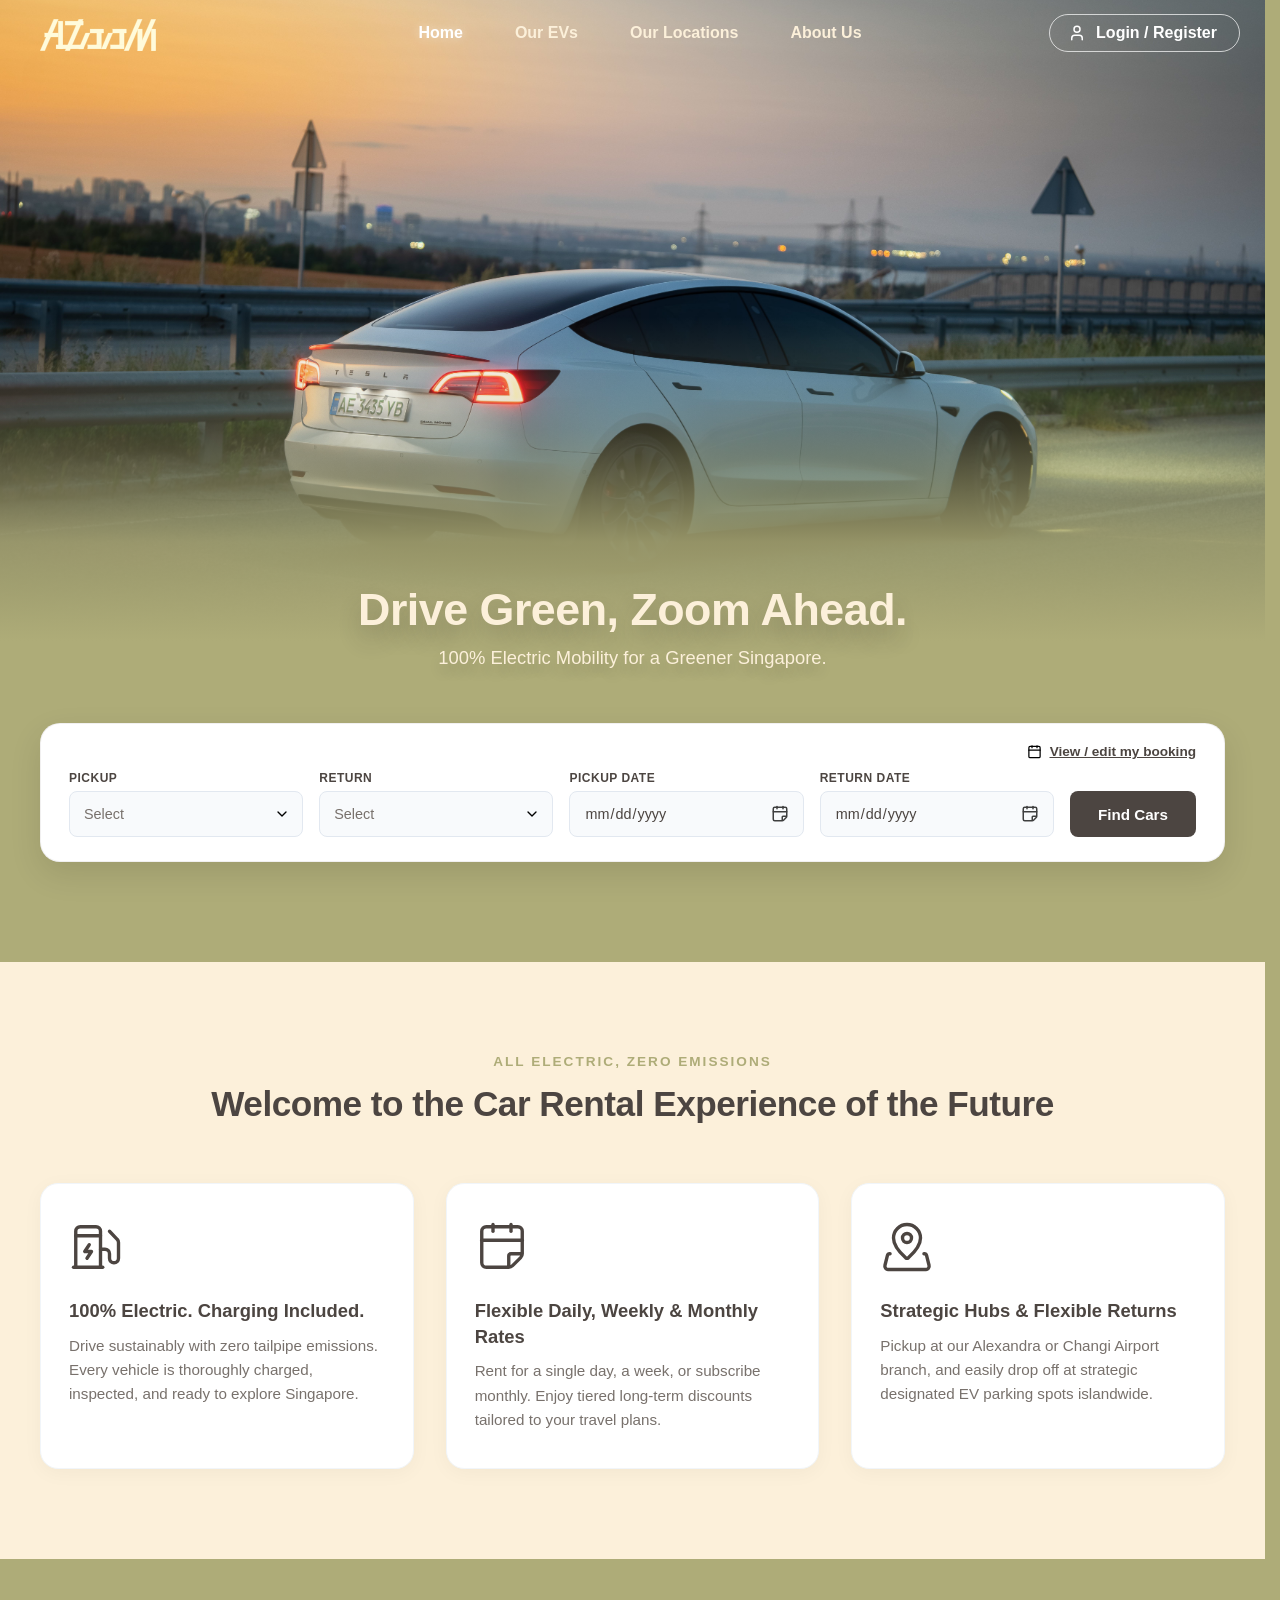
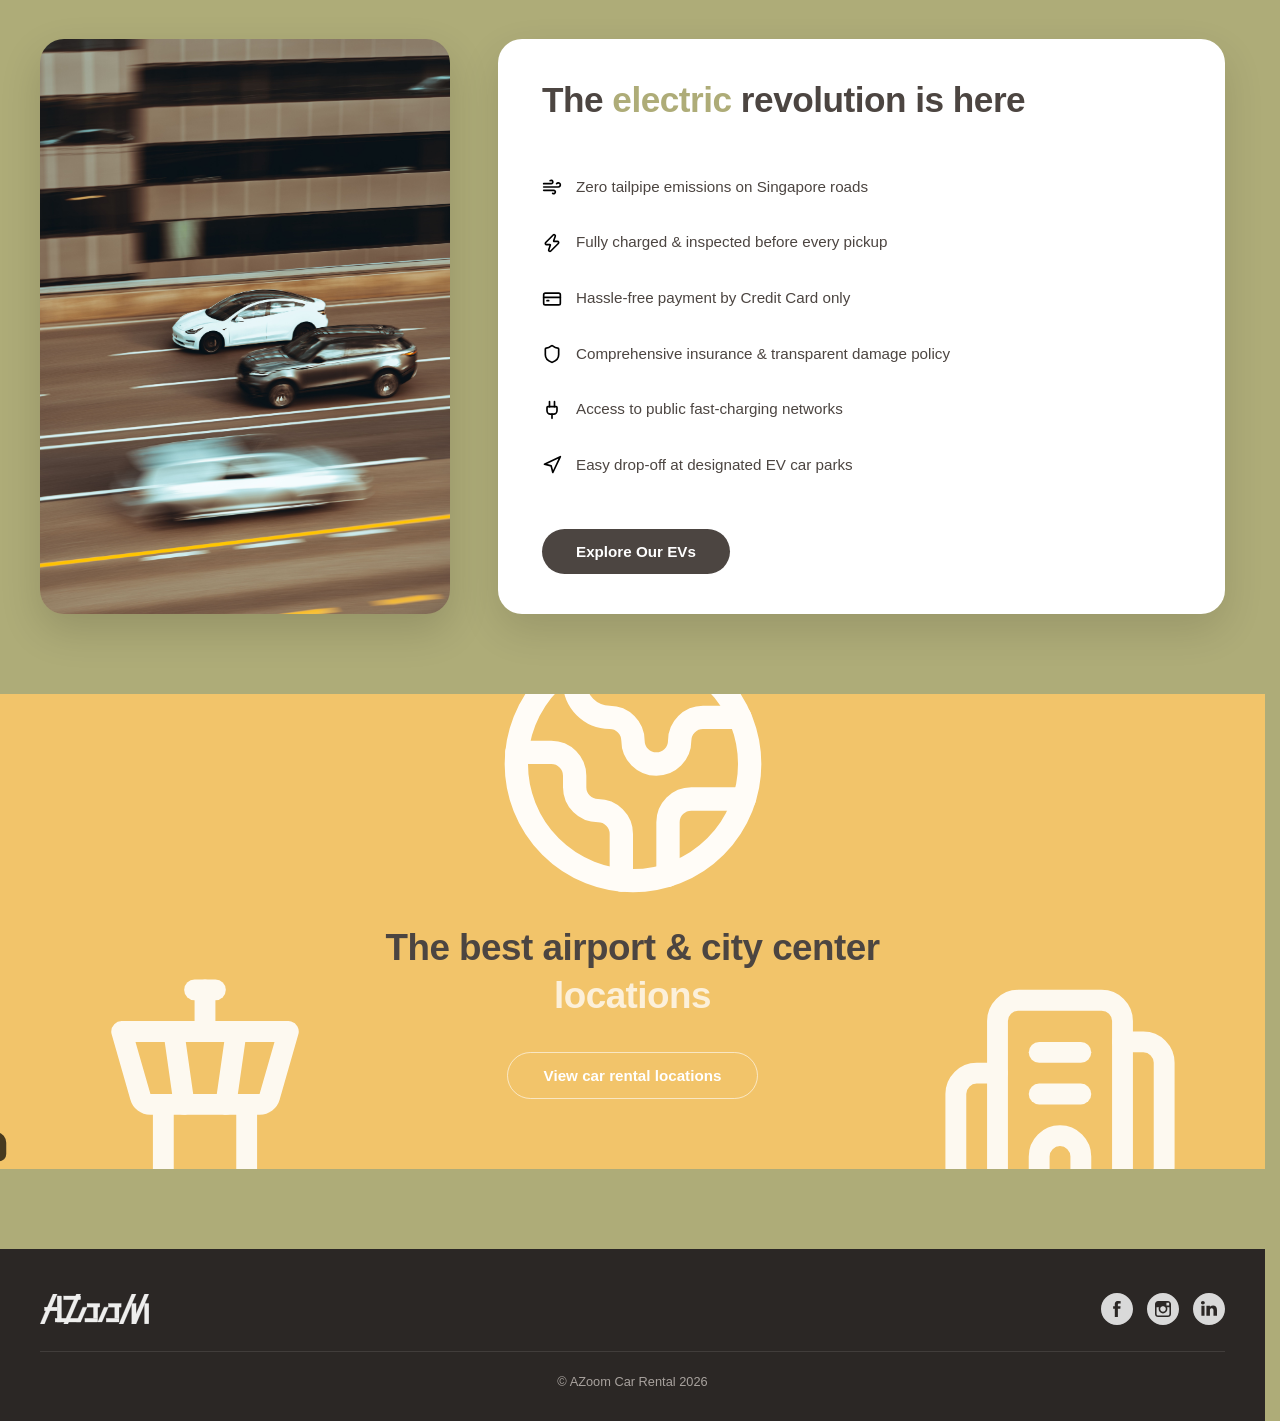
==== commit e3637d36: "clean temp code" ====
--- a/index.html
+++ b/index.html
@@ -6,7 +6,7 @@
     <title>AZoom Car Rental</title>
     <link rel="icon" type="image/svg+xml" href="images/logos/azoom_favicon.svg">
     <link rel="apple-touch-icon" href="images/logos/azoom_favicon.svg">
-    <link rel="stylesheet" href="css/style.css?v=171">
+    <link rel="stylesheet" href="css/style.css">
 </head>
 <body>
 
@@ -277,28 +277,28 @@
 
                 <div class="ev-card" data-brand="byd" data-type="suv" data-seats="5" data-price="108">
                     <div class="ev-card-image-box">
-                        <img src="images/cars/BYD-Atto_3-2023-HD-c6d412e81c7fb2f19f29fc71c801a09828a964d3f.jpg?v=4" alt="BYD Atto 3" class="ev-real-image ev-img-atto3" loading="lazy">
+                        <img src="images/cars/BYD-Atto_3-2023-HD-c6d412e81c7fb2f19f29fc71c801a09828a964d3f.jpg" alt="BYD Atto 3" class="ev-real-image ev-img-atto3" loading="lazy">
                     </div>
                     <div class="ev-card-body">
                         <div class="ev-card-header">
-                            <img src="images/logos/byd-seeklogo.svg?v=6" alt="BYD Logo" class="ev-card-brand-logo ev-logo-byd">
+                            <img src="images/logos/byd-seeklogo.svg" alt="BYD Logo" class="ev-card-brand-logo ev-logo-byd">
                             <h3 class="ev-card-title">BYD Atto 3</h3>
                         </div>
                         <div class="ev-card-specs">
                             <div class="ev-spec-item">
-                                <img src="images/steering-wheel.svg?v=3" alt="Body Type" class="ev-spec-icon">
+                                <img src="images/steering-wheel.svg" alt="Body Type" class="ev-spec-icon">
                                 <span class="ev-spec-text">SUV</span>
                             </div>
                             <div class="ev-spec-item">
-                                <img src="images/transmission.svg?v=3" alt="Transmission" class="ev-spec-icon">
+                                <img src="images/transmission.svg" alt="Transmission" class="ev-spec-icon">
                                 <span class="ev-spec-text">Automatic</span>
                             </div>
                             <div class="ev-spec-item">
-                                <img src="images/seat.svg?v=3" alt="Seats" class="ev-spec-icon">
+                                <img src="images/seat.svg" alt="Seats" class="ev-spec-icon">
                                 <span class="ev-spec-text">5 seats</span>
                             </div>
                             <div class="ev-spec-item">
-                                <img src="images/battery.svg?v=3" alt="Battery" class="ev-spec-icon">
+                                <img src="images/battery.svg" alt="Battery" class="ev-spec-icon">
                                 <span class="ev-spec-text">60.5 kWh</span>
                             </div>
                         </div>
@@ -320,7 +320,7 @@
 
                 <div class="ev-card" data-brand="tesla" data-type="sedan" data-seats="5" data-price="138">
                     <div class="ev-card-image-box">
-                        <img src="images/cars/Tesla-Model_3-2018-Front_Three-Quarter.669d31aa.jpg?v=4" alt="Tesla Model 3" class="ev-real-image ev-img-model3" loading="lazy">
+                        <img src="images/cars/Tesla-Model_3-2018-Front_Three-Quarter.669d31aa.jpg" alt="Tesla Model 3" class="ev-real-image ev-img-model3" loading="lazy">
                     </div>
                     <div class="ev-card-body">
                         <div class="ev-card-header">
@@ -329,19 +329,19 @@
                         </div>
                         <div class="ev-card-specs">
                             <div class="ev-spec-item">
-                                <img src="images/steering-wheel.svg?v=3" alt="Body Type" class="ev-spec-icon">
+                                <img src="images/steering-wheel.svg" alt="Body Type" class="ev-spec-icon">
                                 <span class="ev-spec-text">Sedan</span>
                             </div>
                             <div class="ev-spec-item">
-                                <img src="images/transmission.svg?v=3" alt="Transmission" class="ev-spec-icon">
+                                <img src="images/transmission.svg" alt="Transmission" class="ev-spec-icon">
                                 <span class="ev-spec-text">Automatic</span>
                             </div>
                             <div class="ev-spec-item">
-                                <img src="images/seat.svg?v=3" alt="Seats" class="ev-spec-icon">
+                                <img src="images/seat.svg" alt="Seats" class="ev-spec-icon">
                                 <span class="ev-spec-text">5 seats</span>
                             </div>
                             <div class="ev-spec-item">
-                                <img src="images/battery.svg?v=3" alt="Battery" class="ev-spec-icon">
+                                <img src="images/battery.svg" alt="Battery" class="ev-spec-icon">
                                 <span class="ev-spec-text">60.0 kWh</span>
                             </div>
                         </div>
@@ -363,28 +363,28 @@
 
                 <div class="ev-card" data-brand="byd" data-type="hatchback" data-seats="5" data-price="88">
                     <div class="ev-card-image-box">
-                        <img src="images/cars/BYD-Dolphin-2024-HD-f6bb09f91c7f1266a9e34d3b3cecb14c4556f7d42.jpg?v=4" alt="BYD Dolphin" class="ev-real-image ev-img-dolphin" loading="lazy">
+                        <img src="images/cars/BYD-Dolphin-2024-HD-f6bb09f91c7f1266a9e34d3b3cecb14c4556f7d42.jpg" alt="BYD Dolphin" class="ev-real-image ev-img-dolphin" loading="lazy">
                     </div>
                     <div class="ev-card-body">
                         <div class="ev-card-header">
-                            <img src="images/logos/byd-seeklogo.svg?v=6" alt="BYD Logo" class="ev-card-brand-logo ev-logo-byd">
+                            <img src="images/logos/byd-seeklogo.svg" alt="BYD Logo" class="ev-card-brand-logo ev-logo-byd">
                             <h3 class="ev-card-title">BYD Dolphin</h3>
                         </div>
                         <div class="ev-card-specs">
                             <div class="ev-spec-item">
-                                <img src="images/steering-wheel.svg?v=3" alt="Body Type" class="ev-spec-icon">
+                                <img src="images/steering-wheel.svg" alt="Body Type" class="ev-spec-icon">
                                 <span class="ev-spec-text">Hatchback</span>
                             </div>
                             <div class="ev-spec-item">
-                                <img src="images/transmission.svg?v=3" alt="Transmission" class="ev-spec-icon">
+                                <img src="images/transmission.svg" alt="Transmission" class="ev-spec-icon">
                                 <span class="ev-spec-text">Automatic</span>
                             </div>
                             <div class="ev-spec-item">
-                                <img src="images/seat.svg?v=3" alt="Seats" class="ev-spec-icon">
+                                <img src="images/seat.svg" alt="Seats" class="ev-spec-icon">
                                 <span class="ev-spec-text">5 seats</span>
                             </div>
                             <div class="ev-spec-item">
-                                <img src="images/battery.svg?v=3" alt="Battery" class="ev-spec-icon">
+                                <img src="images/battery.svg" alt="Battery" class="ev-spec-icon">
                                 <span class="ev-spec-text">44.9 kWh</span>
                             </div>
                         </div>
@@ -406,7 +406,7 @@
 
                 <div class="ev-card" data-brand="hyundai" data-type="suv" data-seats="5" data-price="118">
                     <div class="ev-card-image-box">
-                        <img src="images/cars/Hyundai-Ioniq_5-2022-HD-f85146b11c7f96772e83d82bd50100b71d44c0d42.jpg?v=4" alt="Hyundai Ioniq 5" class="ev-real-image ev-img-ioniq5" loading="lazy">
+                        <img src="images/cars/Hyundai-Ioniq_5-2022-HD-f85146b11c7f96772e83d82bd50100b71d44c0d42.jpg" alt="Hyundai Ioniq 5" class="ev-real-image ev-img-ioniq5" loading="lazy">
                     </div>
                     <div class="ev-card-body">
                         <div class="ev-card-header">
@@ -415,19 +415,19 @@
                         </div>
                         <div class="ev-card-specs">
                             <div class="ev-spec-item">
-                                <img src="images/steering-wheel.svg?v=3" alt="Body Type" class="ev-spec-icon">
+                                <img src="images/steering-wheel.svg" alt="Body Type" class="ev-spec-icon">
                                 <span class="ev-spec-text">SUV</span>
                             </div>
                             <div class="ev-spec-item">
-                                <img src="images/transmission.svg?v=3" alt="Transmission" class="ev-spec-icon">
+                                <img src="images/transmission.svg" alt="Transmission" class="ev-spec-icon">
                                 <span class="ev-spec-text">Automatic</span>
                             </div>
                             <div class="ev-spec-item">
-                                <img src="images/seat.svg?v=3" alt="Seats" class="ev-spec-icon">
+                                <img src="images/seat.svg" alt="Seats" class="ev-spec-icon">
                                 <span class="ev-spec-text">5 seats</span>
                             </div>
                             <div class="ev-spec-item">
-                                <img src="images/battery.svg?v=3" alt="Battery" class="ev-spec-icon">
+                                <img src="images/battery.svg" alt="Battery" class="ev-spec-icon">
                                 <span class="ev-spec-text">58.0 kWh</span>
                             </div>
                         </div>
@@ -449,7 +449,7 @@
 
                 <div class="ev-card" data-brand="tesla" data-type="suv" data-seats="5" data-price="158">
                     <div class="ev-card-image-box">
-                        <img src="images/cars/Tesla-Model_Y-2025-HD-523e3c931c7f5d0a4f418b05a89600ac1ce5d0d44.jpg?v=4" alt="Tesla Model Y" class="ev-real-image ev-img-modely" loading="lazy">
+                        <img src="images/cars/Tesla-Model_Y-2025-HD-523e3c931c7f5d0a4f418b05a89600ac1ce5d0d44.jpg" alt="Tesla Model Y" class="ev-real-image ev-img-modely" loading="lazy">
                     </div>
                     <div class="ev-card-body">
                         <div class="ev-card-header">
@@ -458,19 +458,19 @@
                         </div>
                         <div class="ev-card-specs">
                             <div class="ev-spec-item">
-                                <img src="images/steering-wheel.svg?v=3" alt="Body Type" class="ev-spec-icon">
+                                <img src="images/steering-wheel.svg" alt="Body Type" class="ev-spec-icon">
                                 <span class="ev-spec-text">SUV</span>
                             </div>
                             <div class="ev-spec-item">
-                                <img src="images/transmission.svg?v=3" alt="Transmission" class="ev-spec-icon">
+                                <img src="images/transmission.svg" alt="Transmission" class="ev-spec-icon">
                                 <span class="ev-spec-text">Automatic</span>
                             </div>
                             <div class="ev-spec-item">
-                                <img src="images/seat.svg?v=3" alt="Seats" class="ev-spec-icon">
+                                <img src="images/seat.svg" alt="Seats" class="ev-spec-icon">
                                 <span class="ev-spec-text">5 seats</span>
                             </div>
                             <div class="ev-spec-item">
-                                <img src="images/battery.svg?v=3" alt="Battery" class="ev-spec-icon">
+                                <img src="images/battery.svg" alt="Battery" class="ev-spec-icon">
                                 <span class="ev-spec-text">60.0 kWh</span>
                             </div>
                         </div>
@@ -492,28 +492,28 @@
 
                 <div class="ev-card" data-brand="byd" data-type="sedan" data-seats="5" data-price="128">
                     <div class="ev-card-image-box">
-                        <img src="images/cars/BYD-Seal-2024-HD-00ff09881c7f376045ab7597d957e100f5eb9fd47.jpg?v=4" alt="BYD Seal" class="ev-real-image ev-img-seal" loading="lazy">
+                        <img src="images/cars/BYD-Seal-2024-HD-00ff09881c7f376045ab7597d957e100f5eb9fd47.jpg" alt="BYD Seal" class="ev-real-image ev-img-seal" loading="lazy">
                     </div>
                     <div class="ev-card-body">
                         <div class="ev-card-header">
-                            <img src="images/logos/byd-seeklogo.svg?v=6" alt="BYD Logo" class="ev-card-brand-logo ev-logo-byd">
+                            <img src="images/logos/byd-seeklogo.svg" alt="BYD Logo" class="ev-card-brand-logo ev-logo-byd">
                             <h3 class="ev-card-title">BYD Seal</h3>
                         </div>
                         <div class="ev-card-specs">
                             <div class="ev-spec-item">
-                                <img src="images/steering-wheel.svg?v=3" alt="Body Type" class="ev-spec-icon">
+                                <img src="images/steering-wheel.svg" alt="Body Type" class="ev-spec-icon">
                                 <span class="ev-spec-text">Sedan</span>
                             </div>
                             <div class="ev-spec-item">
-                                <img src="images/transmission.svg?v=3" alt="Transmission" class="ev-spec-icon">
+                                <img src="images/transmission.svg" alt="Transmission" class="ev-spec-icon">
                                 <span class="ev-spec-text">Automatic</span>
                             </div>
                             <div class="ev-spec-item">
-                                <img src="images/seat.svg?v=3" alt="Seats" class="ev-spec-icon">
+                                <img src="images/seat.svg" alt="Seats" class="ev-spec-icon">
                                 <span class="ev-spec-text">5 seats</span>
                             </div>
                             <div class="ev-spec-item">
-                                <img src="images/battery.svg?v=3" alt="Battery" class="ev-spec-icon">
+                                <img src="images/battery.svg" alt="Battery" class="ev-spec-icon">
                                 <span class="ev-spec-text">61.4 kWh</span>
                             </div>
                         </div>
@@ -535,7 +535,7 @@
 
                 <div class="ev-card" data-brand="polestar" data-type="sedan" data-seats="5" data-price="148">
                     <div class="ev-card-image-box">
-                        <img src="images/cars/Polestar-2-2020-HD-c03bca271c7f8e347b951d849a45802675023dd47.jpg?v=4" alt="Polestar 2" class="ev-real-image ev-img-polestar2" loading="lazy">
+                        <img src="images/cars/Polestar-2-2020-HD-c03bca271c7f8e347b951d849a45802675023dd47.jpg" alt="Polestar 2" class="ev-real-image ev-img-polestar2" loading="lazy">
                     </div>
                     <div class="ev-card-body">
                         <div class="ev-card-header">
@@ -544,19 +544,19 @@
                         </div>
                         <div class="ev-card-specs">
                             <div class="ev-spec-item">
-                                <img src="images/steering-wheel.svg?v=3" alt="Body Type" class="ev-spec-icon">
+                                <img src="images/steering-wheel.svg" alt="Body Type" class="ev-spec-icon">
                                 <span class="ev-spec-text">Sedan</span>
                             </div>
                             <div class="ev-spec-item">
-                                <img src="images/transmission.svg?v=3" alt="Transmission" class="ev-spec-icon">
+                                <img src="images/transmission.svg" alt="Transmission" class="ev-spec-icon">
                                 <span class="ev-spec-text">Automatic</span>
                             </div>
                             <div class="ev-spec-item">
-                                <img src="images/seat.svg?v=3" alt="Seats" class="ev-spec-icon">
+                                <img src="images/seat.svg" alt="Seats" class="ev-spec-icon">
                                 <span class="ev-spec-text">5 seats</span>
                             </div>
                             <div class="ev-spec-item">
-                                <img src="images/battery.svg?v=3" alt="Battery" class="ev-spec-icon">
+                                <img src="images/battery.svg" alt="Battery" class="ev-spec-icon">
                                 <span class="ev-spec-text">69.0 kWh</span>
                             </div>
                         </div>
@@ -578,7 +578,7 @@
 
                 <div class="ev-card" data-brand="mercedes-benz" data-type="suv" data-seats="7" data-price="188">
                     <div class="ev-card-image-box">
-                        <img src="images/cars/Mercedes-Benz-EQB-2022-HD-3704759d1c7fcdc6a9716c21cacb91296b6934d48.jpg?v=4" alt="Mercedes-Benz EQB" class="ev-real-image ev-img-eqb" loading="lazy">
+                        <img src="images/cars/Mercedes-Benz-EQB-2022-HD-3704759d1c7fcdc6a9716c21cacb91296b6934d48.jpg" alt="Mercedes-Benz EQB" class="ev-real-image ev-img-eqb" loading="lazy">
                     </div>
                     <div class="ev-card-body">
                         <div class="ev-card-header">
@@ -587,19 +587,19 @@
                         </div>
                         <div class="ev-card-specs">
                             <div class="ev-spec-item">
-                                <img src="images/steering-wheel.svg?v=3" alt="Body Type" class="ev-spec-icon">
+                                <img src="images/steering-wheel.svg" alt="Body Type" class="ev-spec-icon">
                                 <span class="ev-spec-text">SUV</span>
                             </div>
                             <div class="ev-spec-item">
-                                <img src="images/transmission.svg?v=3" alt="Transmission" class="ev-spec-icon">
+                                <img src="images/transmission.svg" alt="Transmission" class="ev-spec-icon">
                                 <span class="ev-spec-text">Automatic</span>
                             </div>
                             <div class="ev-spec-item">
-                                <img src="images/seat.svg?v=3" alt="Seats" class="ev-spec-icon">
+                                <img src="images/seat.svg" alt="Seats" class="ev-spec-icon">
                                 <span class="ev-spec-text">7 seats</span>
                             </div>
                             <div class="ev-spec-item">
-                                <img src="images/battery.svg?v=3" alt="Battery" class="ev-spec-icon">
+                                <img src="images/battery.svg" alt="Battery" class="ev-spec-icon">
                                 <span class="ev-spec-text">70.5 kWh</span>
                             </div>
                         </div>
@@ -621,7 +621,7 @@
 
                 <div class="ev-card" data-brand="bmw" data-type="sedan" data-seats="5" data-price="178">
                     <div class="ev-card-image-box">
-                        <img src="images/cars/BMW-i4-2022-HD-5d92bb5b1c7fd1d8f1e1dd85b83d01944cec19d4b.jpg?v=4" alt="BMW i4" class="ev-real-image ev-img-bmwi4" loading="lazy">
+                        <img src="images/cars/BMW-i4-2022-HD-5d92bb5b1c7fd1d8f1e1dd85b83d01944cec19d4b.jpg" alt="BMW i4" class="ev-real-image ev-img-bmwi4" loading="lazy">
                     </div>
                     <div class="ev-card-body">
                         <div class="ev-card-header">
@@ -630,19 +630,19 @@
                         </div>
                         <div class="ev-card-specs">
                             <div class="ev-spec-item">
-                                <img src="images/steering-wheel.svg?v=3" alt="Body Type" class="ev-spec-icon">
+                                <img src="images/steering-wheel.svg" alt="Body Type" class="ev-spec-icon">
                                 <span class="ev-spec-text">Sedan</span>
                             </div>
                             <div class="ev-spec-item">
-                                <img src="images/transmission.svg?v=3" alt="Transmission" class="ev-spec-icon">
+                                <img src="images/transmission.svg" alt="Transmission" class="ev-spec-icon">
                                 <span class="ev-spec-text">Automatic</span>
                             </div>
                             <div class="ev-spec-item">
-                                <img src="images/seat.svg?v=3" alt="Seats" class="ev-spec-icon">
+                                <img src="images/seat.svg" alt="Seats" class="ev-spec-icon">
                                 <span class="ev-spec-text">5 seats</span>
                             </div>
                             <div class="ev-spec-item">
-                                <img src="images/battery.svg?v=3" alt="Battery" class="ev-spec-icon">
+                                <img src="images/battery.svg" alt="Battery" class="ev-spec-icon">
                                 <span class="ev-spec-text">67.1 kWh</span>
                             </div>
                         </div>
@@ -1193,11 +1193,11 @@
                             </div>
                             <div class="reserve-vehicle-body">
                                 <div class="reserve-vehicle-img-box">
-                                    <img id="reserve-car-img" src="images/cars/BYD-Atto_3-2023-HD-c6d412e81c7fb2f19f29fc71c801a09828a964d3f.jpg?v=4" alt="Selected EV">
+                                    <img id="reserve-car-img" src="images/cars/BYD-Atto_3-2023-HD-c6d412e81c7fb2f19f29fc71c801a09828a964d3f.jpg" alt="Selected EV">
                                 </div>
                                 <div class="reserve-vehicle-info">
                                     <div class="reserve-vehicle-title-row">
-                                        <img id="reserve-car-logo" src="images/logos/byd-seeklogo.svg?v=6" alt="Brand" class="reserve-brand-logo">
+                                        <img id="reserve-car-logo" src="images/logos/byd-seeklogo.svg" alt="Brand" class="reserve-brand-logo">
                                         <h2 id="reserve-car-name">BYD Atto 3</h2>
                                         <strong class="rate-val" id="reserve-car-rate">S$108 / day</strong>
                                     </div>
@@ -2058,6 +2058,6 @@
         </div>
     </div>
 
-    <script src="js/app.js?v=168"></script>
+    <script src="js/app.js"></script>
 </body>
 </html>
